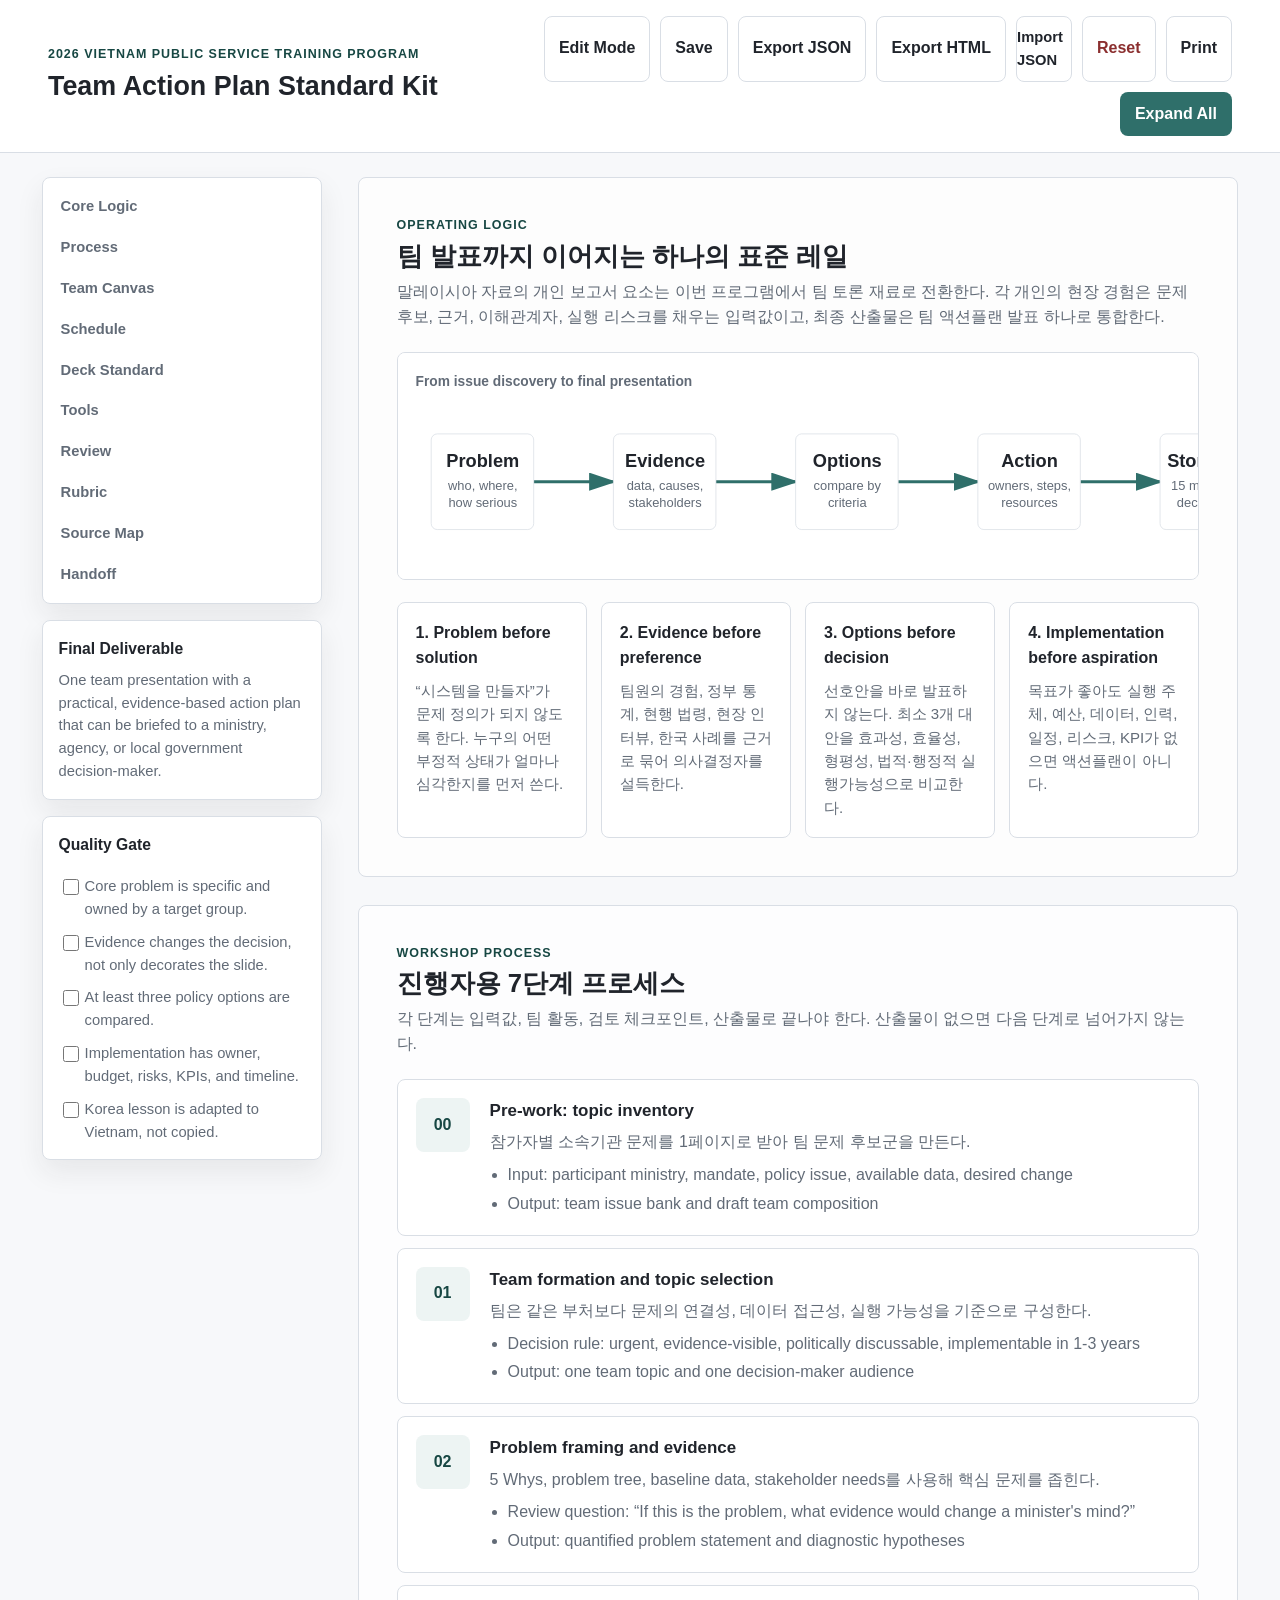
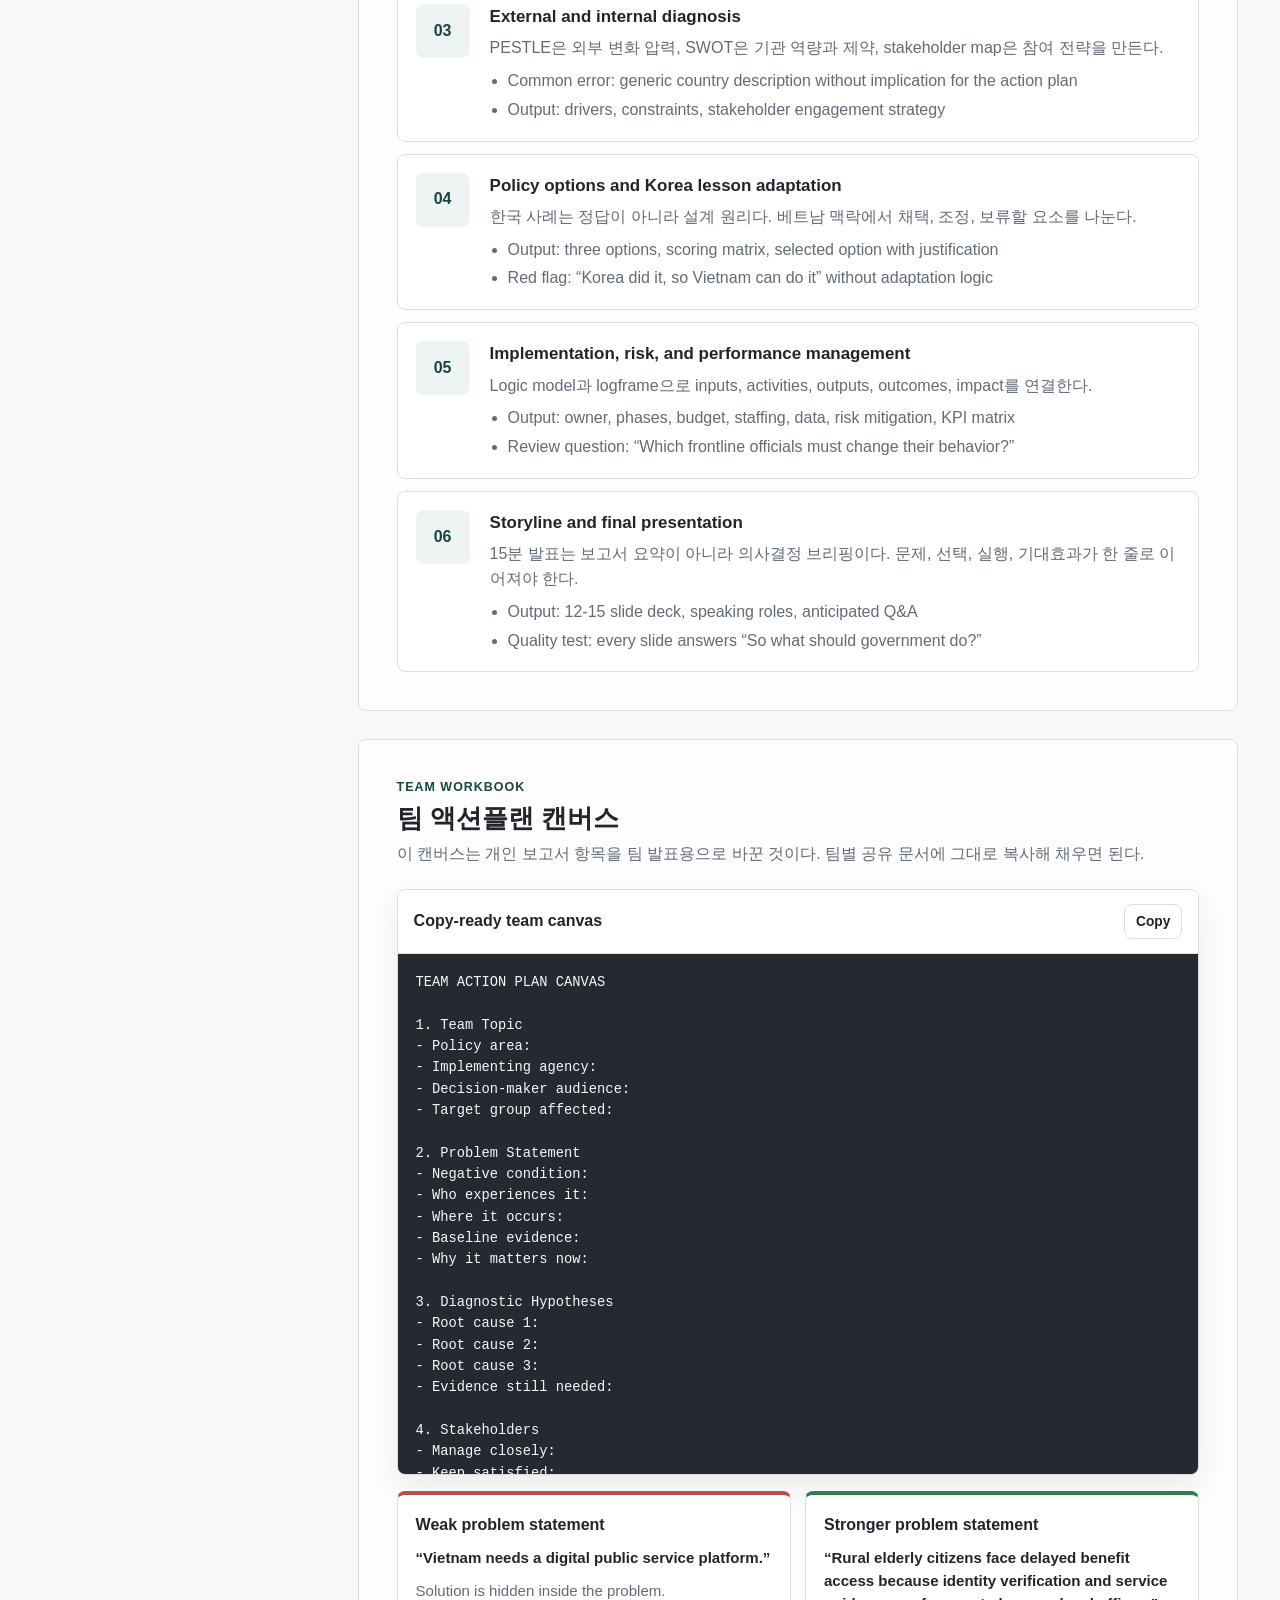
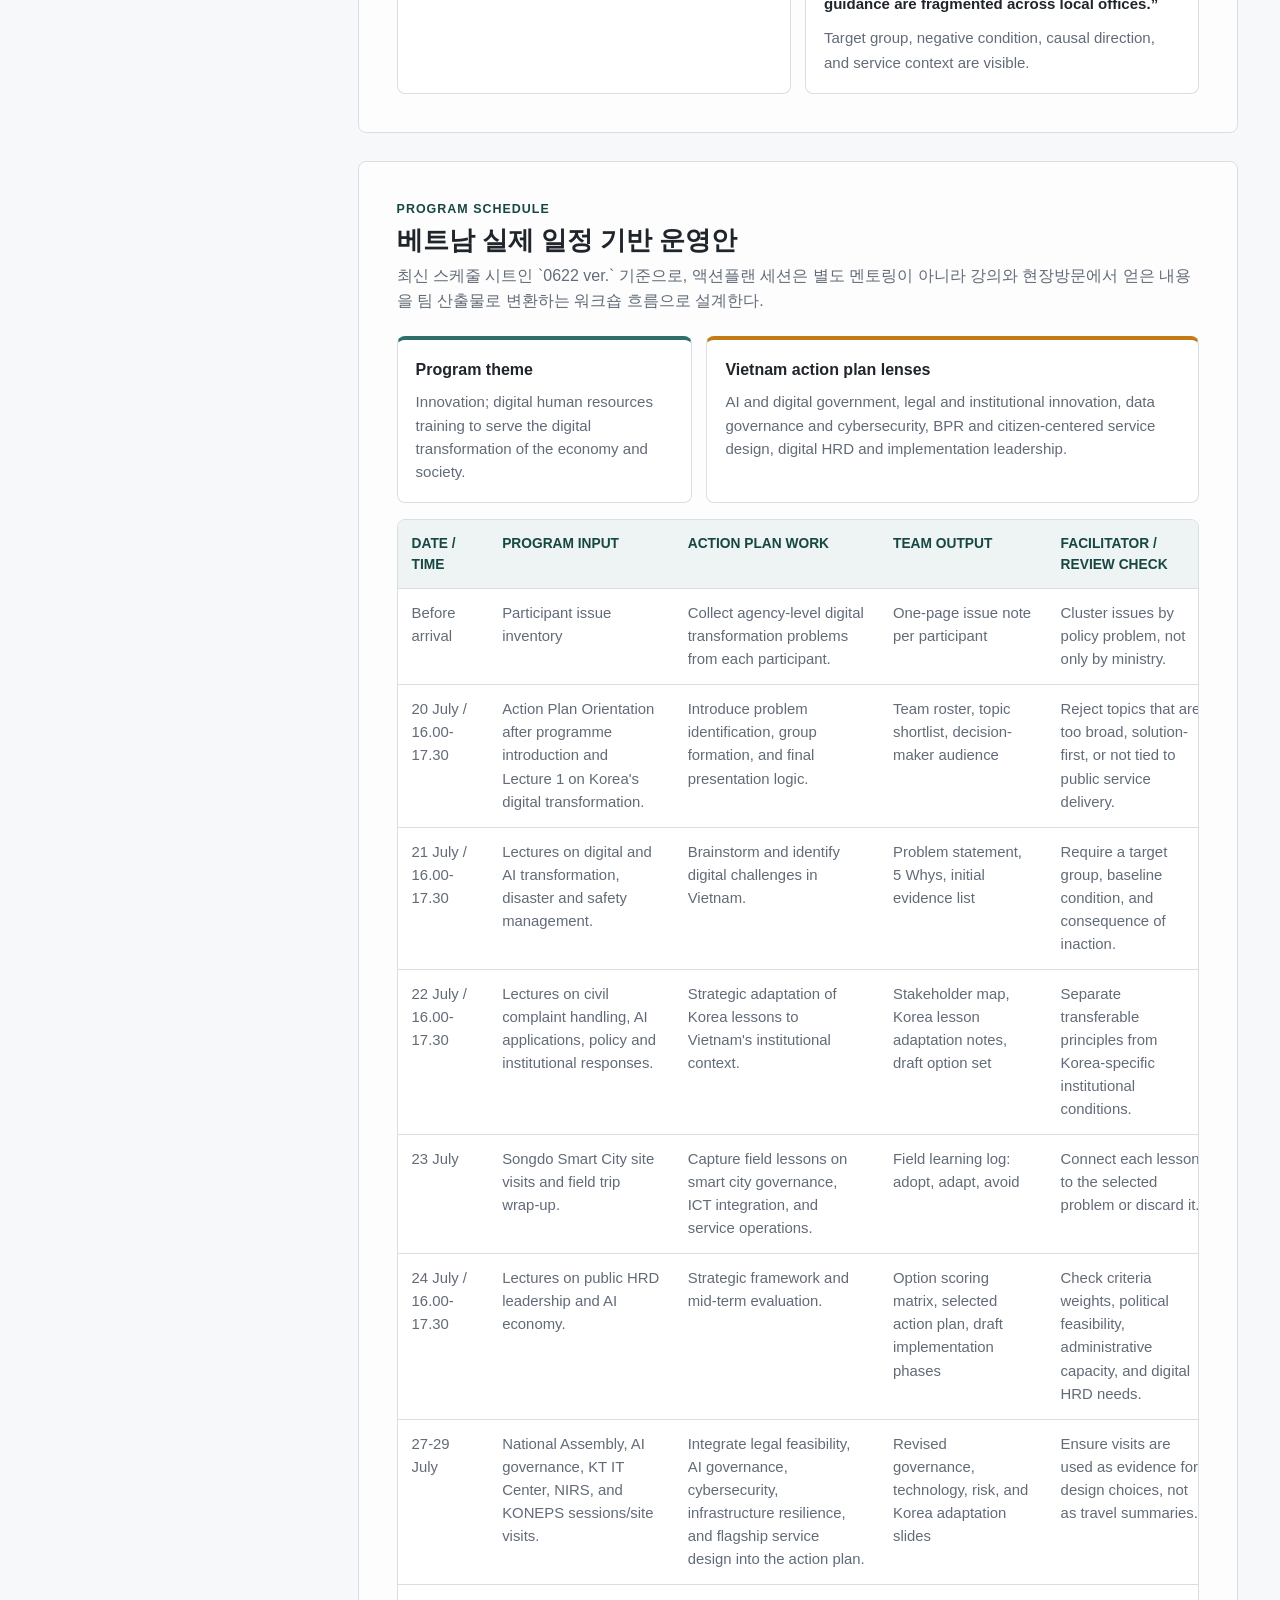
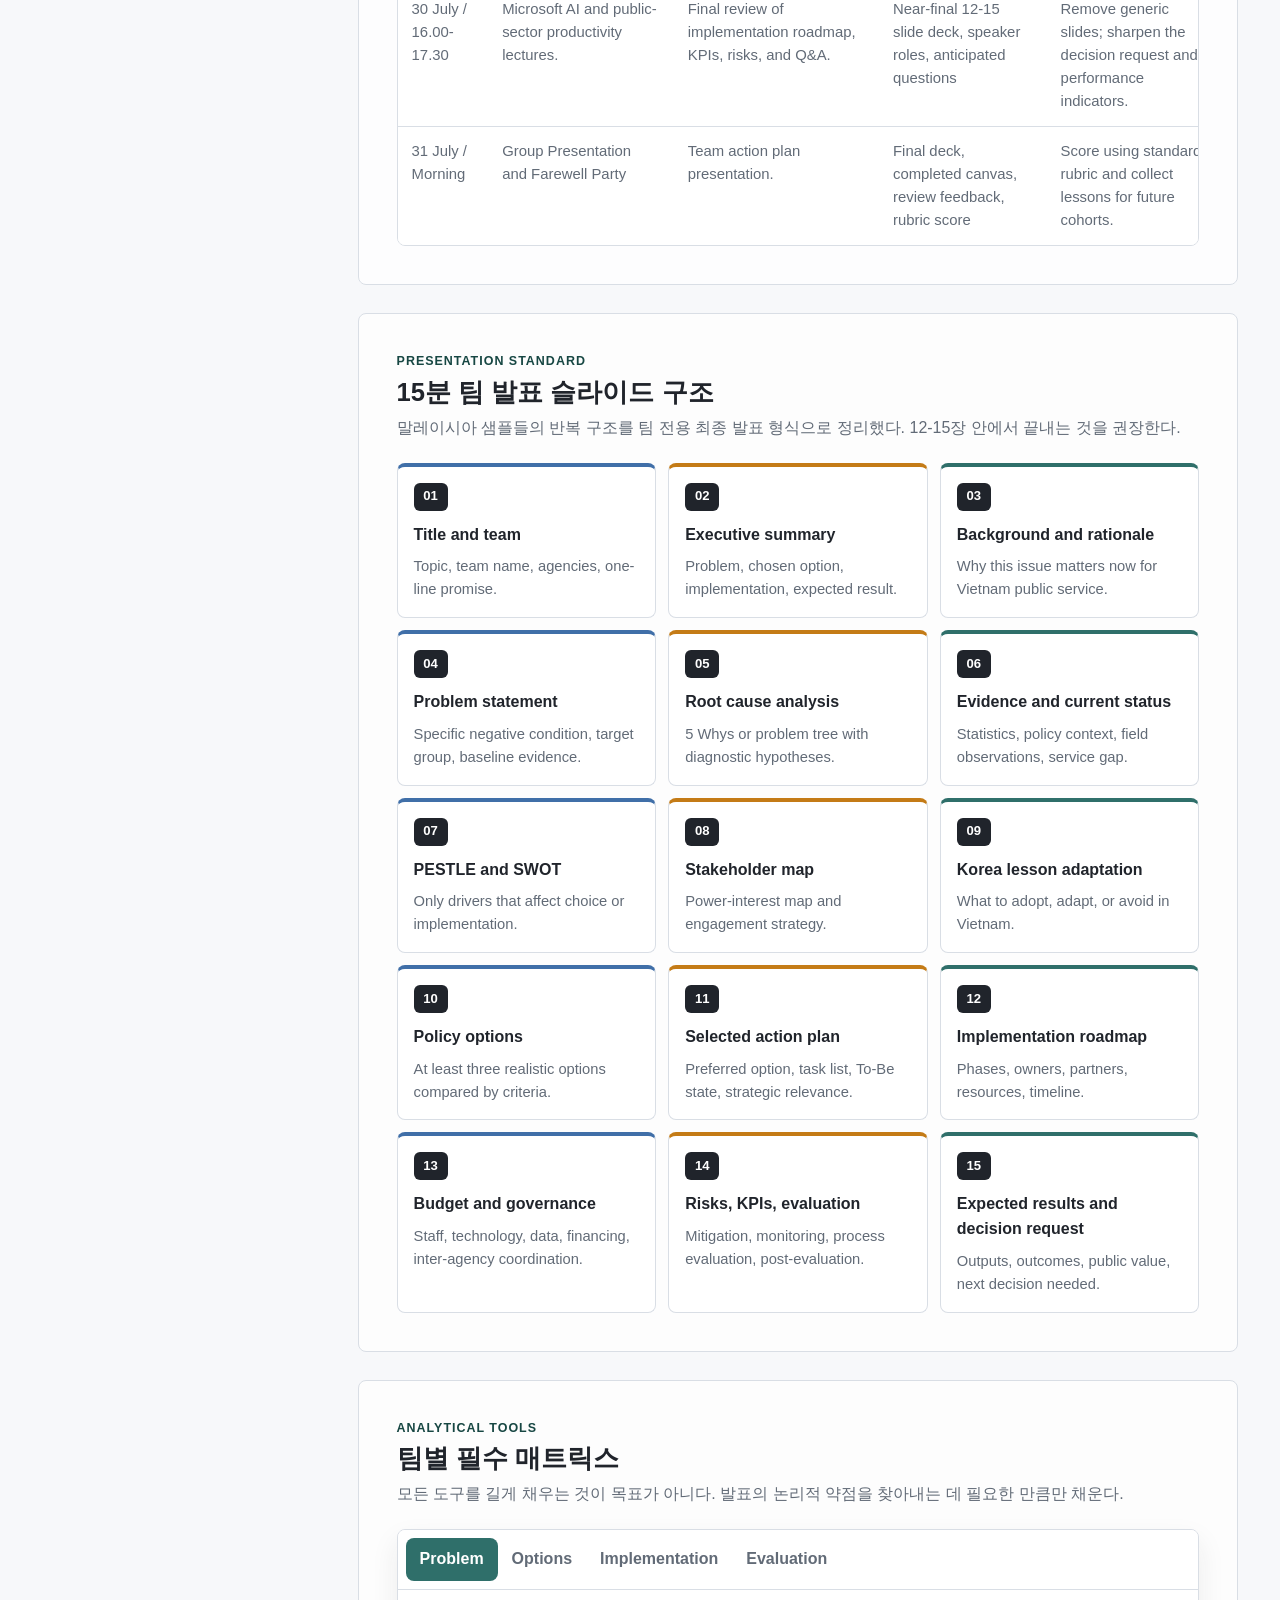
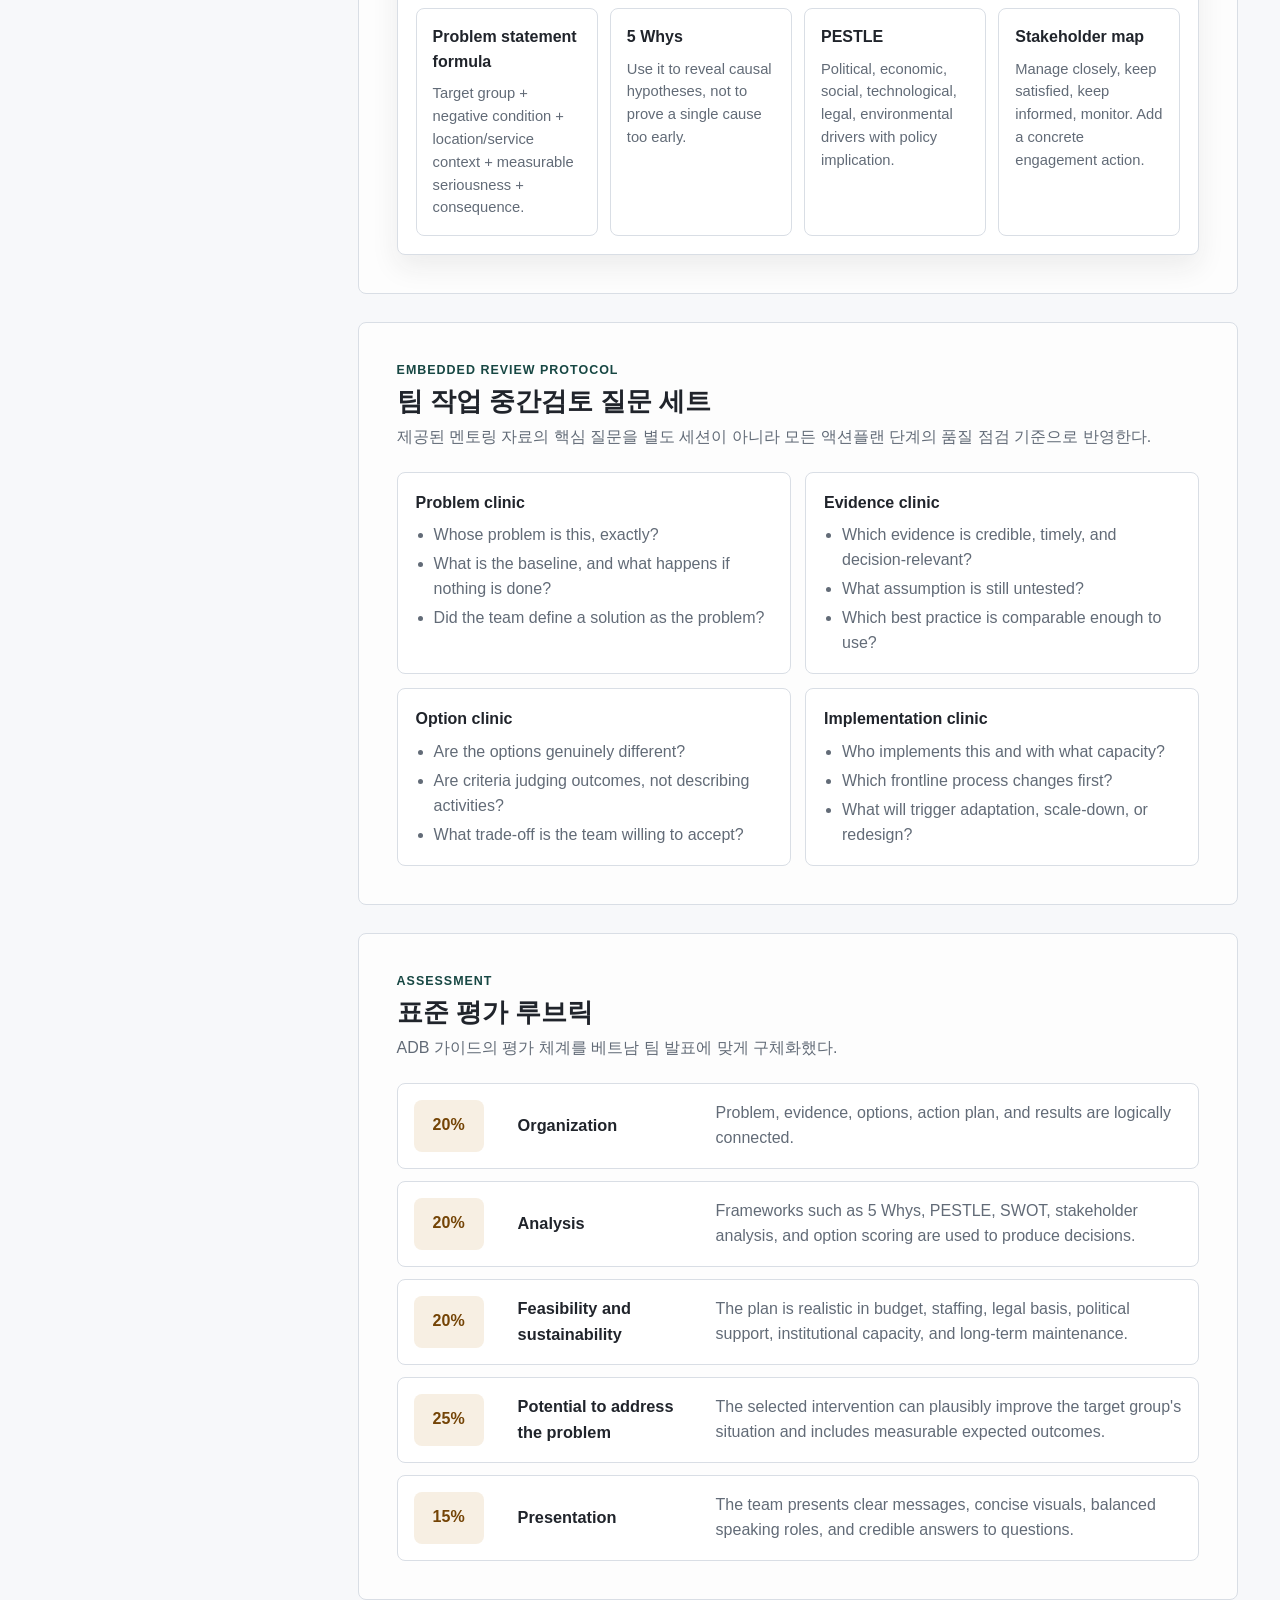
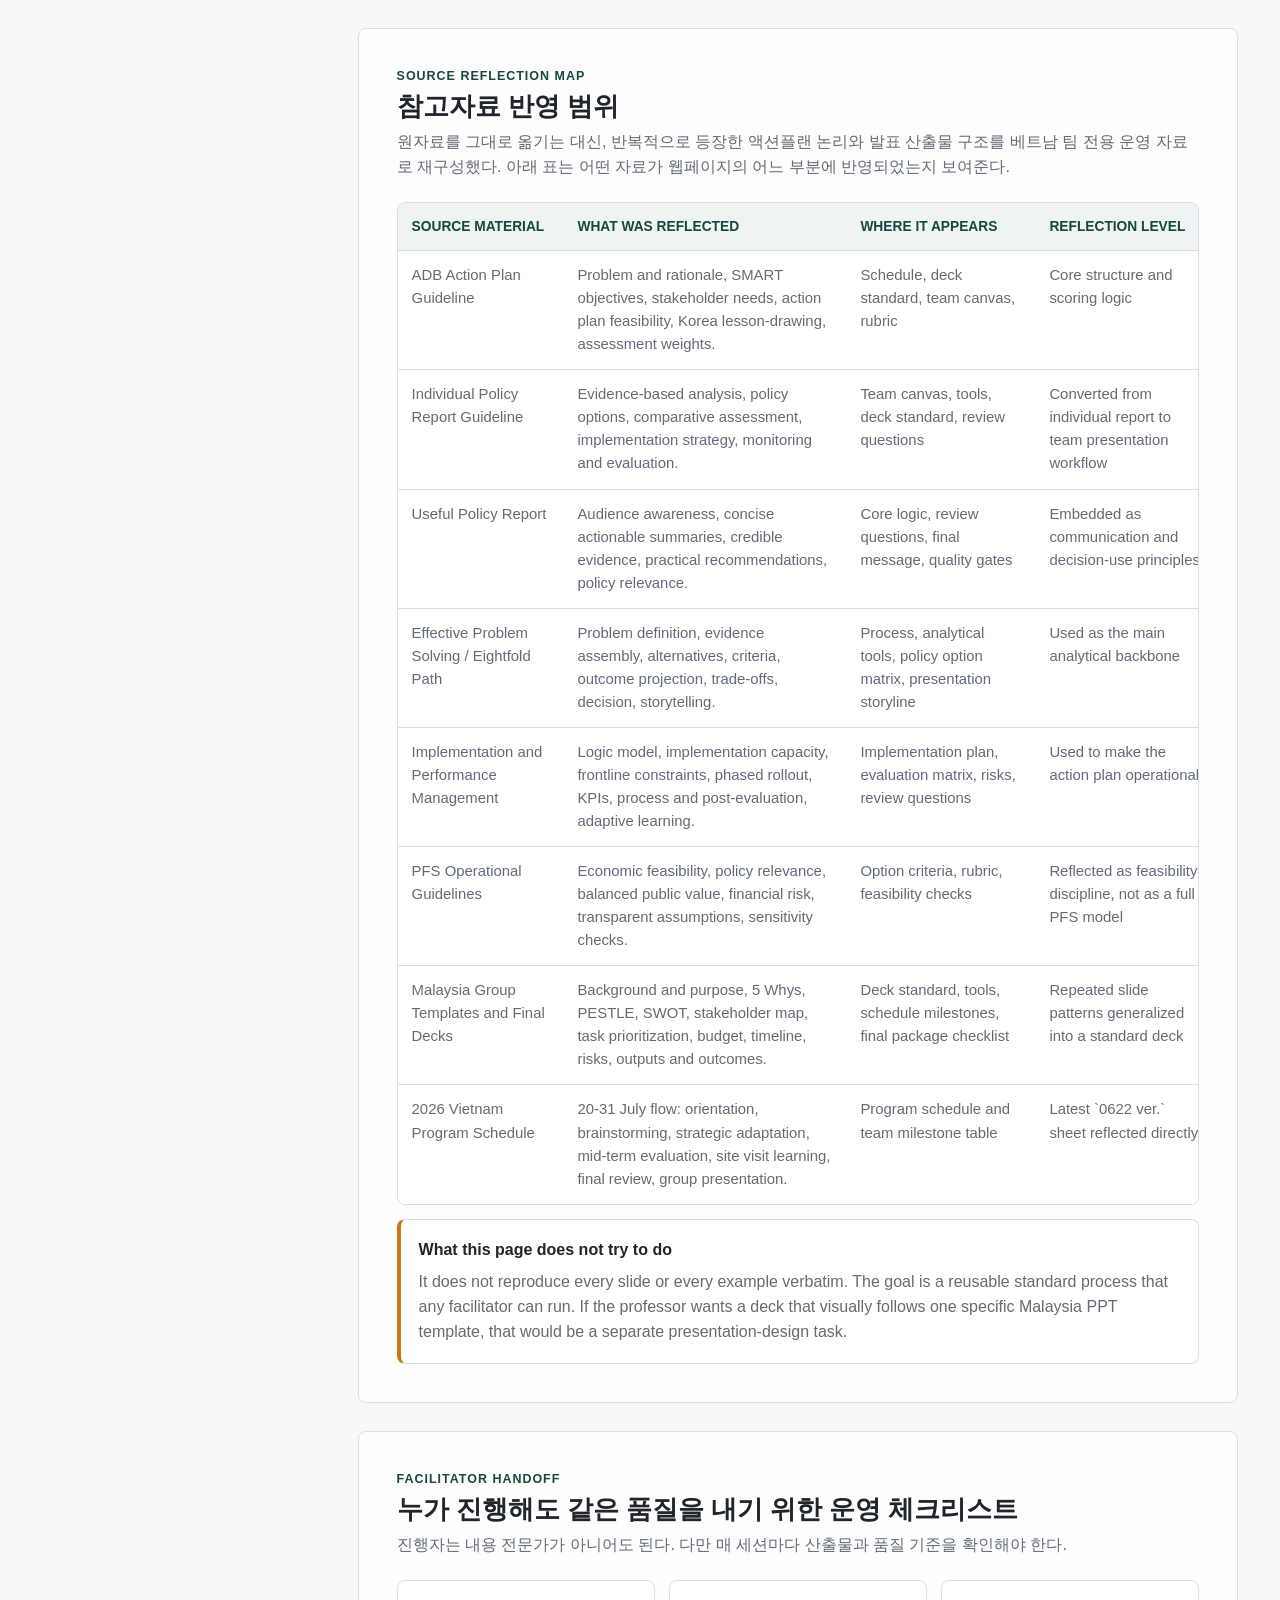
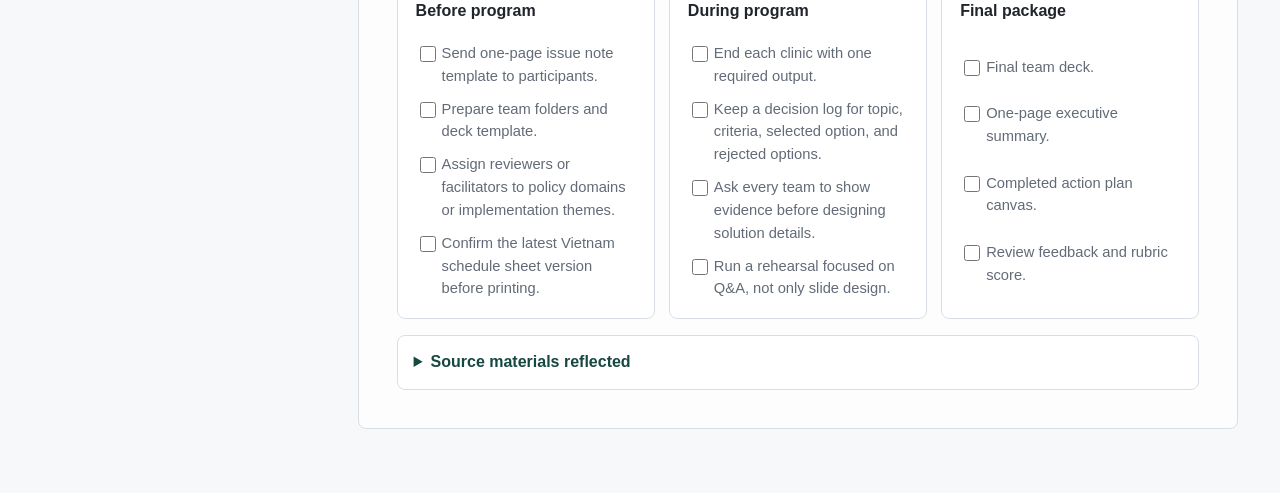
==== index.html @ 3a3c6ea5 "Add files via upload" ====
<!doctype html>
<html lang="ko">
  <head>
    <meta charset="utf-8" />
    <meta name="viewport" content="width=device-width, initial-scale=1" />
    <title>2026 Vietnam Public Service Training Program | Team Action Plan Standard</title>
    <style>
:root {
  color-scheme: light;
  --ink: #20242b;
  --muted: #626b77;
  --line: #d9dee5;
  --panel: #ffffff;
  --paper: #f7f8fa;
  --teal: #2f6f6a;
  --teal-dark: #174743;
  --coral: #be4b4b;
  --amber: #c47b16;
  --green: #2f7d4f;
  --blue: #406fa8;
  --shadow: 0 12px 28px rgba(32, 36, 43, 0.08);
}

* {
  box-sizing: border-box;
}

html {
  scroll-behavior: smooth;
}

body {
  margin: 0;
  background: var(--paper);
  color: var(--ink);
  font-family:
    "Segoe UI",
    "Apple SD Gothic Neo",
    "Malgun Gothic",
    Arial,
    sans-serif;
  line-height: 1.55;
  overflow-x: hidden;
}

button,
input {
  font: inherit;
}

button {
  cursor: pointer;
}

a {
  color: inherit;
}

.topbar {
  position: sticky;
  top: 0;
  z-index: 20;
  display: flex;
  align-items: center;
  justify-content: space-between;
  gap: 24px;
  min-height: 88px;
  padding: 16px clamp(18px, 4vw, 48px);
  background: rgba(255, 255, 255, 0.94);
  border-bottom: 1px solid var(--line);
  backdrop-filter: blur(12px);
}

.topbar h1 {
  margin: 2px 0 0;
  font-size: clamp(1.3rem, 2.1vw, 2rem);
  font-weight: 760;
  letter-spacing: 0;
}

.eyebrow {
  margin: 0;
  color: var(--teal-dark);
  font-size: 0.78rem;
  font-weight: 760;
  letter-spacing: 0.08em;
  text-transform: uppercase;
}

.top-actions {
  display: flex;
  flex-wrap: wrap;
  gap: 10px;
  justify-content: flex-end;
  max-width: 760px;
}

.primary-button,
.ghost-button {
  min-height: 40px;
  border-radius: 8px;
  border: 1px solid transparent;
  padding: 9px 14px;
  font-weight: 700;
}

.primary-button {
  background: var(--teal);
  color: #fff;
}

.ghost-button {
  background: #fff;
  color: var(--ink);
  border-color: var(--line);
}

.ghost-button.is-active {
  background: #edf4f3;
  color: var(--teal-dark);
  border-color: var(--teal);
}

.danger-button {
  color: #8b2f2f;
}

.file-button {
  display: inline-grid;
  place-items: center;
  min-height: 40px;
}

.file-button input {
  position: absolute;
  inline-size: 1px;
  block-size: 1px;
  opacity: 0;
  pointer-events: none;
}

.ghost-button.small {
  min-height: 34px;
  padding: 6px 11px;
  font-size: 0.86rem;
}

.app-shell {
  display: grid;
  grid-template-columns: minmax(230px, 280px) minmax(0, 1fr);
  gap: clamp(18px, 3vw, 36px);
  width: min(1520px, calc(100% - 32px));
  max-width: 1520px;
  margin: 0 auto;
  padding: 24px clamp(8px, 2vw, 32px) 64px;
}

.sidebar {
  position: sticky;
  top: 112px;
  align-self: start;
  display: grid;
  gap: 16px;
}

.nav-list,
.side-card,
.copy-panel,
.tabs,
.source-note {
  background: var(--panel);
  border: 1px solid var(--line);
  border-radius: 8px;
  box-shadow: var(--shadow);
}

.nav-list {
  display: grid;
  padding: 8px;
}

.nav-list a {
  padding: 9px 10px;
  border-radius: 7px;
  color: var(--muted);
  font-size: 0.92rem;
  font-weight: 700;
  text-decoration: none;
}

.nav-list a:hover,
.nav-list a:focus {
  background: #edf4f3;
  color: var(--teal-dark);
  outline: none;
}

.side-card {
  padding: 16px;
}

.side-card h2 {
  margin: 0 0 8px;
  font-size: 0.98rem;
}

.side-card p {
  margin: 0;
  color: var(--muted);
  font-size: 0.92rem;
}

.checklist,
.handoff-card {
  display: grid;
  gap: 10px;
}

label {
  display: grid;
  grid-template-columns: 18px minmax(0, 1fr);
  gap: 8px;
  align-items: start;
  color: var(--muted);
  font-size: 0.92rem;
}

input[type="checkbox"] {
  width: 16px;
  height: 16px;
  margin-top: 4px;
  accent-color: var(--teal);
}

main {
  min-width: 0;
  display: grid;
  gap: 28px;
}

main > *,
.app-shell > *,
.principle-grid > *,
.question-grid > *,
.handoff-grid > *,
.comparison-grid > *,
.tool-grid > *,
.deck-grid > * {
  min-width: 0;
}

.section-band {
  scroll-margin-top: 112px;
  min-width: 0;
  padding: clamp(22px, 4vw, 38px);
  background: rgba(255, 255, 255, 0.72);
  border: 1px solid var(--line);
  border-radius: 8px;
}

.section-heading {
  max-width: 900px;
  margin-bottom: 22px;
}

.section-heading h2 {
  margin: 5px 0 8px;
  font-size: clamp(1.35rem, 2vw, 2rem);
  line-height: 1.22;
  letter-spacing: 0;
}

.section-heading p:not(.eyebrow) {
  margin: 0;
  color: var(--muted);
}

.logic-figure {
  margin: 0 0 22px;
  padding: 18px;
  overflow-x: auto;
  background: #fff;
  border: 1px solid var(--line);
  border-radius: 8px;
}

.logic-figure figcaption {
  margin-bottom: 10px;
  color: var(--muted);
  font-size: 0.86rem;
  font-weight: 700;
}

.logic-figure svg {
  min-width: 820px;
  width: 100%;
  height: auto;
  display: block;
}

.svg-title {
  fill: var(--ink);
  font: 700 24px "Segoe UI", Arial, sans-serif;
}

.svg-note {
  fill: var(--muted);
  font: 17px "Segoe UI", Arial, sans-serif;
}

.principle-grid,
.question-grid,
.handoff-grid {
  display: grid;
  grid-template-columns: repeat(4, minmax(0, 1fr));
  gap: 14px;
}

.principle-card,
.question-grid article,
.handoff-card,
.rubric-list article,
.deck-grid article,
.tool-grid article,
.do-card,
.stage-card {
  background: #fff;
  border: 1px solid var(--line);
  border-radius: 8px;
}

.principle-card,
.question-grid article,
.handoff-card,
.do-card {
  padding: 18px;
}

.principle-card h3,
.question-grid h3,
.handoff-card h3,
.do-card h3 {
  margin: 0 0 8px;
  font-size: 1rem;
}

.principle-card p,
.do-card p,
.do-card span {
  margin: 0;
  color: var(--muted);
  font-size: 0.94rem;
}

.do-card {
  border-top: 4px solid var(--coral);
}

.do-card.strong {
  border-top-color: var(--green);
}

.do-card p {
  margin-bottom: 10px;
  color: var(--ink);
  font-weight: 700;
}

.stage-list {
  display: grid;
  gap: 12px;
}

.schedule-brief {
  display: grid;
  grid-template-columns: minmax(240px, 0.75fr) minmax(0, 1.25fr);
  gap: 14px;
  margin-bottom: 16px;
}

.schedule-brief article {
  padding: 18px;
  background: #fff;
  border: 1px solid var(--line);
  border-radius: 8px;
  border-top: 4px solid var(--teal);
}

.schedule-brief article + article {
  border-top-color: var(--amber);
}

.schedule-brief h3 {
  margin: 0 0 8px;
  font-size: 1rem;
}

.schedule-brief p {
  margin: 0;
  color: var(--muted);
  font-size: 0.94rem;
}

.stage-card {
  display: grid;
  grid-template-columns: 58px minmax(0, 1fr);
  gap: 16px;
  padding: 18px;
}

.stage-index {
  display: grid;
  place-items: center;
  width: 54px;
  height: 54px;
  background: #edf4f3;
  color: var(--teal-dark);
  border-radius: 8px;
  font-size: 1rem;
  font-weight: 800;
}

.stage-card h3 {
  margin: 0 0 6px;
  font-size: 1.06rem;
}

.stage-card p {
  margin: 0 0 8px;
  color: var(--muted);
}

.stage-card ul,
.question-grid ul {
  margin: 0;
  padding-left: 18px;
  color: var(--muted);
}

.stage-card li + li,
.question-grid li + li {
  margin-top: 4px;
}

.copy-panel {
  margin-bottom: 16px;
  overflow: hidden;
}

.copy-panel-header {
  display: flex;
  justify-content: space-between;
  gap: 12px;
  align-items: center;
  padding: 14px 16px;
  border-bottom: 1px solid var(--line);
}

.copy-panel-header h3 {
  margin: 0;
  font-size: 1rem;
}

pre {
  margin: 0;
  max-height: 520px;
  overflow: auto;
  padding: 18px;
  background: #252a31;
  color: #f7f8fa;
  font-size: 0.86rem;
  line-height: 1.55;
}

.comparison-grid {
  display: grid;
  grid-template-columns: repeat(2, minmax(0, 1fr));
  gap: 14px;
}

.table-wrap {
  overflow-x: auto;
  background: #fff;
  border: 1px solid var(--line);
  border-radius: 8px;
}

table {
  width: 100%;
  min-width: 820px;
  border-collapse: collapse;
}

th,
td {
  padding: 13px 14px;
  text-align: left;
  vertical-align: top;
  border-bottom: 1px solid var(--line);
}

th {
  background: #edf4f3;
  color: var(--teal-dark);
  font-size: 0.86rem;
  text-transform: uppercase;
}

td {
  color: var(--muted);
  font-size: 0.93rem;
}

tbody tr:last-child td {
  border-bottom: 0;
}

.compact td {
  height: 58px;
}

.deck-grid {
  display: grid;
  grid-template-columns: repeat(3, minmax(0, 1fr));
  gap: 12px;
}

.deck-grid article {
  min-height: 150px;
  padding: 16px;
  border-top: 4px solid var(--blue);
}

.deck-grid article:nth-child(3n + 2) {
  border-top-color: var(--amber);
}

.deck-grid article:nth-child(3n) {
  border-top-color: var(--teal);
}

.deck-grid span {
  display: inline-grid;
  place-items: center;
  width: 34px;
  height: 28px;
  margin-bottom: 12px;
  color: #fff;
  background: var(--ink);
  border-radius: 6px;
  font-size: 0.82rem;
  font-weight: 800;
}

.deck-grid h3 {
  margin: 0 0 8px;
  font-size: 1rem;
}

.deck-grid p {
  margin: 0;
  color: var(--muted);
  font-size: 0.92rem;
}

.tabs {
  overflow: hidden;
}

.tab-list {
  display: flex;
  gap: 0;
  overflow-x: auto;
  padding: 8px;
  border-bottom: 1px solid var(--line);
  background: #fff;
}

.tab-list button {
  flex: 0 0 auto;
  min-height: 40px;
  padding: 8px 13px;
  border: 1px solid transparent;
  border-radius: 8px;
  background: transparent;
  color: var(--muted);
  font-weight: 760;
}

.tab-list button[aria-selected="true"] {
  background: var(--teal);
  color: #fff;
}

.tab-panel {
  display: none;
  padding: 18px;
}

.tab-panel.is-active {
  display: block;
}

.tool-grid {
  display: grid;
  grid-template-columns: repeat(4, minmax(0, 1fr));
  gap: 12px;
}

.tool-grid article {
  padding: 16px;
}

.tool-grid h3 {
  margin: 0 0 8px;
  font-size: 1rem;
}

.tool-grid p {
  margin: 0;
  color: var(--muted);
  font-size: 0.92rem;
}

.question-grid {
  grid-template-columns: repeat(2, minmax(0, 1fr));
}

.rubric-list {
  display: grid;
  gap: 12px;
}

.rubric-list article {
  display: grid;
  grid-template-columns: 86px minmax(0, 180px) minmax(0, 1fr);
  gap: 18px;
  align-items: center;
  padding: 16px;
}

.rubric-list h3 {
  margin: 0;
  font-size: 1.02rem;
}

.rubric-list p {
  margin: 0;
  color: var(--muted);
}

.score {
  display: grid;
  place-items: center;
  width: 70px;
  height: 52px;
  background: #f7efe3;
  color: #744406;
  border-radius: 8px;
  font-weight: 820;
}

.handoff-grid {
  grid-template-columns: repeat(3, minmax(0, 1fr));
}

.source-note {
  margin-top: 16px;
  padding: 0;
  box-shadow: none;
}

.source-note summary {
  padding: 14px 16px;
  color: var(--teal-dark);
  font-weight: 760;
  cursor: pointer;
}

.source-note p {
  margin: 0;
  padding: 0 16px 16px;
  color: var(--muted);
}

.source-caveat {
  margin-top: 14px;
  padding: 18px;
  background: #fff;
  border: 1px solid var(--line);
  border-left: 4px solid var(--amber);
  border-radius: 8px;
}

.source-caveat h3 {
  margin: 0 0 8px;
  font-size: 1rem;
}

.source-caveat p {
  margin: 0;
  color: var(--muted);
}

body.edit-mode [data-live-edit="true"] {
  outline: 1px dashed rgba(47, 111, 106, 0.42);
  outline-offset: 3px;
  border-radius: 4px;
}

body.edit-mode [data-live-edit="true"]:focus {
  outline: 2px solid var(--teal);
  background: #f7fbfa;
}

body.edit-mode .section-band {
  border-color: rgba(47, 111, 106, 0.45);
}

body.edit-mode .topbar::after {
  content: "Edit mode on - changes save in this browser";
  position: fixed;
  right: 18px;
  top: 96px;
  z-index: 60;
  padding: 8px 11px;
  background: var(--teal-dark);
  color: #fff;
  border-radius: 8px;
  font-size: 0.82rem;
  font-weight: 760;
  box-shadow: var(--shadow);
}

.toast {
  position: fixed;
  right: 18px;
  bottom: 18px;
  z-index: 50;
  max-width: min(360px, calc(100vw - 36px));
  padding: 12px 14px;
  background: var(--ink);
  color: #fff;
  border-radius: 8px;
  box-shadow: var(--shadow);
  opacity: 0;
  transform: translateY(10px);
  transition: opacity 160ms ease, transform 160ms ease;
  pointer-events: none;
}

.toast.is-visible {
  opacity: 1;
  transform: translateY(0);
}

@media (max-width: 1100px) {
  .app-shell {
    grid-template-columns: 1fr;
  }

  .sidebar {
    position: static;
    order: -1;
  }

  .nav-list {
    grid-template-columns: repeat(3, minmax(0, 1fr));
  }

  .principle-grid,
  .tool-grid {
    grid-template-columns: repeat(2, minmax(0, 1fr));
  }

  .deck-grid {
    grid-template-columns: repeat(2, minmax(0, 1fr));
  }
}

@media (max-width: 760px) {
  .topbar {
    position: static;
    align-items: flex-start;
    flex-direction: column;
  }

  .top-actions {
    width: 100%;
    justify-content: stretch;
  }

  .top-actions button {
    flex: 1 1 140px;
  }

  .app-shell {
    width: min(100%, calc(100% - 16px));
    padding-inline: 8px;
  }

  .section-band {
    padding: 18px;
  }

  .nav-list {
    grid-template-columns: repeat(2, minmax(0, 1fr));
  }

  .principle-grid,
  .question-grid,
  .handoff-grid,
  .comparison-grid,
  .schedule-brief,
  .tool-grid,
  .deck-grid {
    grid-template-columns: 1fr;
  }

  .stage-card {
    grid-template-columns: 1fr;
  }

  .rubric-list article {
    grid-template-columns: 1fr;
  }
}

@media print {
  body {
    background: #fff;
  }

  .topbar,
  .sidebar,
  .toast,
  .tab-list,
  .copy-panel-header button {
    display: none !important;
  }

  .app-shell {
    display: block;
    max-width: none;
    padding: 0;
  }

  .section-band,
  .nav-list,
  .side-card,
  .copy-panel,
  .tabs,
  .source-note {
    box-shadow: none;
  }

  .section-band {
    break-inside: avoid;
    border: 0;
    padding: 20px 0;
  }

  .tab-panel {
    display: block !important;
    padding: 0 0 14px;
  }

  a {
    text-decoration: none;
  }
}

    </style>
  </head>
  <body>
    <header class="topbar">
      <div>
        <p class="eyebrow">2026 Vietnam Public Service Training Program</p>
        <h1>Team Action Plan Standard Kit</h1>
      </div>
      <div class="top-actions">
        <button class="ghost-button" type="button" data-edit-toggle>Edit Mode</button>
        <button class="ghost-button" type="button" data-save-edits>Save</button>
        <button class="ghost-button" type="button" data-export-edits>Export JSON</button>
        <button class="ghost-button" type="button" data-export-html>Export HTML</button>
        <label class="ghost-button file-button">
          Import JSON
          <input type="file" accept="application/json" data-import-edits />
        </label>
        <button class="ghost-button danger-button" type="button" data-reset-edits>Reset</button>
        <button class="ghost-button" type="button" data-print>Print</button>
        <button class="primary-button" type="button" data-expand>Expand All</button>
      </div>
    </header>

    <div class="app-shell">
      <aside class="sidebar" aria-label="Page navigation">
        <nav class="nav-list">
          <a href="#logic">Core Logic</a>
          <a href="#process">Process</a>
          <a href="#canvas">Team Canvas</a>
          <a href="#schedule">Schedule</a>
          <a href="#deck">Deck Standard</a>
          <a href="#tools">Tools</a>
          <a href="#review">Review</a>
          <a href="#rubric">Rubric</a>
          <a href="#source-map">Source Map</a>
          <a href="#handoff">Handoff</a>
        </nav>
        <section class="side-card" aria-labelledby="deliverable-title">
          <h2 id="deliverable-title">Final Deliverable</h2>
          <p>One team presentation with a practical, evidence-based action plan that can be briefed to a ministry, agency, or local government decision-maker.</p>
        </section>
        <section class="side-card checklist" aria-labelledby="quick-check-title">
          <h2 id="quick-check-title">Quality Gate</h2>
          <label><input type="checkbox" /> Core problem is specific and owned by a target group.</label>
          <label><input type="checkbox" /> Evidence changes the decision, not only decorates the slide.</label>
          <label><input type="checkbox" /> At least three policy options are compared.</label>
          <label><input type="checkbox" /> Implementation has owner, budget, risks, KPIs, and timeline.</label>
          <label><input type="checkbox" /> Korea lesson is adapted to Vietnam, not copied.</label>
        </section>
      </aside>

      <main>
        <section id="logic" class="section-band">
          <div class="section-heading">
            <p class="eyebrow">Operating Logic</p>
            <h2>팀 발표까지 이어지는 하나의 표준 레일</h2>
            <p>
              말레이시아 자료의 개인 보고서 요소는 이번 프로그램에서 팀 토론 재료로 전환한다. 각 개인의 현장 경험은
              문제 후보, 근거, 이해관계자, 실행 리스크를 채우는 입력값이고, 최종 산출물은 팀 액션플랜 발표 하나로 통합한다.
            </p>
          </div>

          <figure class="logic-figure" aria-labelledby="logic-caption">
            <figcaption id="logic-caption">From issue discovery to final presentation</figcaption>
            <svg viewBox="0 0 1080 210" role="img" aria-label="Action plan logic flow">
              <defs>
                <marker id="arrow" markerWidth="10" markerHeight="10" refX="8" refY="3" orient="auto" markerUnits="strokeWidth">
                  <path d="M0,0 L0,6 L9,3 z" fill="#2f6f6a"></path>
                </marker>
              </defs>
              <g fill="none" stroke="#2f6f6a" stroke-width="4" marker-end="url(#arrow)">
                <path d="M155 105 H260"></path>
                <path d="M395 105 H500"></path>
                <path d="M635 105 H740"></path>
                <path d="M875 105 H980"></path>
              </g>
              <g>
                <rect x="20" y="42" width="135" height="126" rx="8" fill="#fff" stroke="#d9dee5"></rect>
                <text x="88" y="85" text-anchor="middle" class="svg-title">Problem</text>
                <text x="88" y="116" text-anchor="middle" class="svg-note">who, where,</text>
                <text x="88" y="138" text-anchor="middle" class="svg-note">how serious</text>
              </g>
              <g>
                <rect x="260" y="42" width="135" height="126" rx="8" fill="#fff" stroke="#d9dee5"></rect>
                <text x="328" y="85" text-anchor="middle" class="svg-title">Evidence</text>
                <text x="328" y="116" text-anchor="middle" class="svg-note">data, causes,</text>
                <text x="328" y="138" text-anchor="middle" class="svg-note">stakeholders</text>
              </g>
              <g>
                <rect x="500" y="42" width="135" height="126" rx="8" fill="#fff" stroke="#d9dee5"></rect>
                <text x="568" y="85" text-anchor="middle" class="svg-title">Options</text>
                <text x="568" y="116" text-anchor="middle" class="svg-note">compare by</text>
                <text x="568" y="138" text-anchor="middle" class="svg-note">criteria</text>
              </g>
              <g>
                <rect x="740" y="42" width="135" height="126" rx="8" fill="#fff" stroke="#d9dee5"></rect>
                <text x="808" y="85" text-anchor="middle" class="svg-title">Action</text>
                <text x="808" y="116" text-anchor="middle" class="svg-note">owners, steps,</text>
                <text x="808" y="138" text-anchor="middle" class="svg-note">resources</text>
              </g>
              <g>
                <rect x="980" y="42" width="80" height="126" rx="8" fill="#fff" stroke="#d9dee5"></rect>
                <text x="1020" y="85" text-anchor="middle" class="svg-title">Story</text>
                <text x="1020" y="116" text-anchor="middle" class="svg-note">15 min</text>
                <text x="1020" y="138" text-anchor="middle" class="svg-note">deck</text>
              </g>
            </svg>
          </figure>

          <div class="principle-grid">
            <article class="principle-card">
              <h3>1. Problem before solution</h3>
              <p>“시스템을 만들자”가 문제 정의가 되지 않도록 한다. 누구의 어떤 부정적 상태가 얼마나 심각한지를 먼저 쓴다.</p>
            </article>
            <article class="principle-card">
              <h3>2. Evidence before preference</h3>
              <p>팀원의 경험, 정부 통계, 현행 법령, 현장 인터뷰, 한국 사례를 근거로 묶어 의사결정자를 설득한다.</p>
            </article>
            <article class="principle-card">
              <h3>3. Options before decision</h3>
              <p>선호안을 바로 발표하지 않는다. 최소 3개 대안을 효과성, 효율성, 형평성, 법적·행정적 실행가능성으로 비교한다.</p>
            </article>
            <article class="principle-card">
              <h3>4. Implementation before aspiration</h3>
              <p>목표가 좋아도 실행 주체, 예산, 데이터, 인력, 일정, 리스크, KPI가 없으면 액션플랜이 아니다.</p>
            </article>
          </div>
        </section>

        <section id="process" class="section-band">
          <div class="section-heading">
            <p class="eyebrow">Workshop Process</p>
            <h2>진행자용 7단계 프로세스</h2>
            <p>각 단계는 입력값, 팀 활동, 검토 체크포인트, 산출물로 끝나야 한다. 산출물이 없으면 다음 단계로 넘어가지 않는다.</p>
          </div>

          <div class="stage-list">
            <article class="stage-card">
              <div class="stage-index">00</div>
              <div>
                <h3>Pre-work: topic inventory</h3>
                <p>참가자별 소속기관 문제를 1페이지로 받아 팀 문제 후보군을 만든다.</p>
                <ul>
                  <li>Input: participant ministry, mandate, policy issue, available data, desired change</li>
                  <li>Output: team issue bank and draft team composition</li>
                </ul>
              </div>
            </article>
            <article class="stage-card">
              <div class="stage-index">01</div>
              <div>
                <h3>Team formation and topic selection</h3>
                <p>팀은 같은 부처보다 문제의 연결성, 데이터 접근성, 실행 가능성을 기준으로 구성한다.</p>
                <ul>
                  <li>Decision rule: urgent, evidence-visible, politically discussable, implementable in 1-3 years</li>
                  <li>Output: one team topic and one decision-maker audience</li>
                </ul>
              </div>
            </article>
            <article class="stage-card">
              <div class="stage-index">02</div>
              <div>
                <h3>Problem framing and evidence</h3>
                <p>5 Whys, problem tree, baseline data, stakeholder needs를 사용해 핵심 문제를 좁힌다.</p>
                <ul>
                  <li>Review question: “If this is the problem, what evidence would change a minister's mind?”</li>
                  <li>Output: quantified problem statement and diagnostic hypotheses</li>
                </ul>
              </div>
            </article>
            <article class="stage-card">
              <div class="stage-index">03</div>
              <div>
                <h3>External and internal diagnosis</h3>
                <p>PESTLE은 외부 변화 압력, SWOT은 기관 역량과 제약, stakeholder map은 참여 전략을 만든다.</p>
                <ul>
                  <li>Common error: generic country description without implication for the action plan</li>
                  <li>Output: drivers, constraints, stakeholder engagement strategy</li>
                </ul>
              </div>
            </article>
            <article class="stage-card">
              <div class="stage-index">04</div>
              <div>
                <h3>Policy options and Korea lesson adaptation</h3>
                <p>한국 사례는 정답이 아니라 설계 원리다. 베트남 맥락에서 채택, 조정, 보류할 요소를 나눈다.</p>
                <ul>
                  <li>Output: three options, scoring matrix, selected option with justification</li>
                  <li>Red flag: “Korea did it, so Vietnam can do it” without adaptation logic</li>
                </ul>
              </div>
            </article>
            <article class="stage-card">
              <div class="stage-index">05</div>
              <div>
                <h3>Implementation, risk, and performance management</h3>
                <p>Logic model과 logframe으로 inputs, activities, outputs, outcomes, impact를 연결한다.</p>
                <ul>
                  <li>Output: owner, phases, budget, staffing, data, risk mitigation, KPI matrix</li>
                  <li>Review question: “Which frontline officials must change their behavior?”</li>
                </ul>
              </div>
            </article>
            <article class="stage-card">
              <div class="stage-index">06</div>
              <div>
                <h3>Storyline and final presentation</h3>
                <p>15분 발표는 보고서 요약이 아니라 의사결정 브리핑이다. 문제, 선택, 실행, 기대효과가 한 줄로 이어져야 한다.</p>
                <ul>
                  <li>Output: 12-15 slide deck, speaking roles, anticipated Q&A</li>
                  <li>Quality test: every slide answers “So what should government do?”</li>
                </ul>
              </div>
            </article>
          </div>
        </section>

        <section id="canvas" class="section-band">
          <div class="section-heading">
            <p class="eyebrow">Team Workbook</p>
            <h2>팀 액션플랜 캔버스</h2>
            <p>이 캔버스는 개인 보고서 항목을 팀 발표용으로 바꾼 것이다. 팀별 공유 문서에 그대로 복사해 채우면 된다.</p>
          </div>

          <div class="copy-panel">
            <div class="copy-panel-header">
              <h3>Copy-ready team canvas</h3>
              <button type="button" class="ghost-button small" data-copy="#team-canvas">Copy</button>
            </div>
            <pre id="team-canvas"><code>TEAM ACTION PLAN CANVAS

1. Team Topic
- Policy area:
- Implementing agency:
- Decision-maker audience:
- Target group affected:

2. Problem Statement
- Negative condition:
- Who experiences it:
- Where it occurs:
- Baseline evidence:
- Why it matters now:

3. Diagnostic Hypotheses
- Root cause 1:
- Root cause 2:
- Root cause 3:
- Evidence still needed:

4. Stakeholders
- Manage closely:
- Keep satisfied:
- Keep informed:
- Monitor:

5. Policy Options
- Option A:
- Option B:
- Option C:
- Criteria and weights:
- Preferred option:
- Why not the other options:

6. Korea Lesson Adaptation
- Korean practice observed:
- Transferable principle:
- Vietnam adaptation:
- Risks if copied directly:

7. Implementation Plan
- Phase 1 / quick wins:
- Phase 2 / pilot:
- Phase 3 / scale-up:
- Lead agency and partners:
- Required budget, staff, data, technology:

8. Monitoring and Evaluation
- Outputs:
- Outcomes:
- Impact contribution:
- KPIs:
- Verification sources:
- Learning and policy adjustment mechanism:

9. Risks and Mitigation
- Political/legal risk:
- Administrative capacity risk:
- Data/technology risk:
- Adoption/equity risk:
- Budget/sustainability risk:

10. Final Message
- One-sentence action plan:
- What decision is requested from leadership:
- Expected public value:</code></pre>
          </div>

          <div class="comparison-grid">
            <article class="do-card">
              <h3>Weak problem statement</h3>
              <p>“Vietnam needs a digital public service platform.”</p>
              <span>Solution is hidden inside the problem.</span>
            </article>
            <article class="do-card strong">
              <h3>Stronger problem statement</h3>
              <p>“Rural elderly citizens face delayed benefit access because identity verification and service guidance are fragmented across local offices.”</p>
              <span>Target group, negative condition, causal direction, and service context are visible.</span>
            </article>
          </div>
        </section>

        <section id="schedule" class="section-band">
          <div class="section-heading">
            <p class="eyebrow">Program Schedule</p>
            <h2>베트남 실제 일정 기반 운영안</h2>
            <p>
              최신 스케줄 시트인 `0622 ver.` 기준으로, 액션플랜 세션은 별도 멘토링이 아니라 강의와 현장방문에서 얻은 내용을
              팀 산출물로 변환하는 워크숍 흐름으로 설계한다.
            </p>
          </div>

          <div class="schedule-brief">
            <article>
              <h3>Program theme</h3>
              <p>Innovation; digital human resources training to serve the digital transformation of the economy and society.</p>
            </article>
            <article>
              <h3>Vietnam action plan lenses</h3>
              <p>AI and digital government, legal and institutional innovation, data governance and cybersecurity, BPR and citizen-centered service design, digital HRD and implementation leadership.</p>
            </article>
          </div>

          <div class="table-wrap">
            <table>
              <thead>
                <tr>
                  <th>Date / Time</th>
                  <th>Program Input</th>
                  <th>Action Plan Work</th>
                  <th>Team Output</th>
                  <th>Facilitator / Review Check</th>
                </tr>
              </thead>
              <tbody>
                <tr>
                  <td>Before arrival</td>
                  <td>Participant issue inventory</td>
                  <td>Collect agency-level digital transformation problems from each participant.</td>
                  <td>One-page issue note per participant</td>
                  <td>Cluster issues by policy problem, not only by ministry.</td>
                </tr>
                <tr>
                  <td>20 July / 16.00-17.30</td>
                  <td>Action Plan Orientation after programme introduction and Lecture 1 on Korea's digital transformation.</td>
                  <td>Introduce problem identification, group formation, and final presentation logic.</td>
                  <td>Team roster, topic shortlist, decision-maker audience</td>
                  <td>Reject topics that are too broad, solution-first, or not tied to public service delivery.</td>
                </tr>
                <tr>
                  <td>21 July / 16.00-17.30</td>
                  <td>Lectures on digital and AI transformation, disaster and safety management.</td>
                  <td>Brainstorm and identify digital challenges in Vietnam.</td>
                  <td>Problem statement, 5 Whys, initial evidence list</td>
                  <td>Require a target group, baseline condition, and consequence of inaction.</td>
                </tr>
                <tr>
                  <td>22 July / 16.00-17.30</td>
                  <td>Lectures on civil complaint handling, AI applications, policy and institutional responses.</td>
                  <td>Strategic adaptation of Korea lessons to Vietnam's institutional context.</td>
                  <td>Stakeholder map, Korea lesson adaptation notes, draft option set</td>
                  <td>Separate transferable principles from Korea-specific institutional conditions.</td>
                </tr>
                <tr>
                  <td>23 July</td>
                  <td>Songdo Smart City site visits and field trip wrap-up.</td>
                  <td>Capture field lessons on smart city governance, ICT integration, and service operations.</td>
                  <td>Field learning log: adopt, adapt, avoid</td>
                  <td>Connect each lesson to the selected problem or discard it.</td>
                </tr>
                <tr>
                  <td>24 July / 16.00-17.30</td>
                  <td>Lectures on public HRD leadership and AI economy.</td>
                  <td>Strategic framework and mid-term evaluation.</td>
                  <td>Option scoring matrix, selected action plan, draft implementation phases</td>
                  <td>Check criteria weights, political feasibility, administrative capacity, and digital HRD needs.</td>
                </tr>
                <tr>
                  <td>27-29 July</td>
                  <td>National Assembly, AI governance, KT IT Center, NIRS, and KONEPS sessions/site visits.</td>
                  <td>Integrate legal feasibility, AI governance, cybersecurity, infrastructure resilience, and flagship service design into the action plan.</td>
                  <td>Revised governance, technology, risk, and Korea adaptation slides</td>
                  <td>Ensure visits are used as evidence for design choices, not as travel summaries.</td>
                </tr>
                <tr>
                  <td>30 July / 16.00-17.30</td>
                  <td>Microsoft AI and public-sector productivity lectures.</td>
                  <td>Final review of implementation roadmap, KPIs, risks, and Q&A.</td>
                  <td>Near-final 12-15 slide deck, speaker roles, anticipated questions</td>
                  <td>Remove generic slides; sharpen the decision request and performance indicators.</td>
                </tr>
                <tr>
                  <td>31 July / Morning</td>
                  <td>Group Presentation and Farewell Party</td>
                  <td>Team action plan presentation.</td>
                  <td>Final deck, completed canvas, review feedback, rubric score</td>
                  <td>Score using standard rubric and collect lessons for future cohorts.</td>
                </tr>
              </tbody>
            </table>
          </div>
        </section>

        <section id="deck" class="section-band">
          <div class="section-heading">
            <p class="eyebrow">Presentation Standard</p>
            <h2>15분 팀 발표 슬라이드 구조</h2>
            <p>말레이시아 샘플들의 반복 구조를 팀 전용 최종 발표 형식으로 정리했다. 12-15장 안에서 끝내는 것을 권장한다.</p>
          </div>

          <div class="deck-grid">
            <article><span>01</span><h3>Title and team</h3><p>Topic, team name, agencies, one-line promise.</p></article>
            <article><span>02</span><h3>Executive summary</h3><p>Problem, chosen option, implementation, expected result.</p></article>
            <article><span>03</span><h3>Background and rationale</h3><p>Why this issue matters now for Vietnam public service.</p></article>
            <article><span>04</span><h3>Problem statement</h3><p>Specific negative condition, target group, baseline evidence.</p></article>
            <article><span>05</span><h3>Root cause analysis</h3><p>5 Whys or problem tree with diagnostic hypotheses.</p></article>
            <article><span>06</span><h3>Evidence and current status</h3><p>Statistics, policy context, field observations, service gap.</p></article>
            <article><span>07</span><h3>PESTLE and SWOT</h3><p>Only drivers that affect choice or implementation.</p></article>
            <article><span>08</span><h3>Stakeholder map</h3><p>Power-interest map and engagement strategy.</p></article>
            <article><span>09</span><h3>Korea lesson adaptation</h3><p>What to adopt, adapt, or avoid in Vietnam.</p></article>
            <article><span>10</span><h3>Policy options</h3><p>At least three realistic options compared by criteria.</p></article>
            <article><span>11</span><h3>Selected action plan</h3><p>Preferred option, task list, To-Be state, strategic relevance.</p></article>
            <article><span>12</span><h3>Implementation roadmap</h3><p>Phases, owners, partners, resources, timeline.</p></article>
            <article><span>13</span><h3>Budget and governance</h3><p>Staff, technology, data, financing, inter-agency coordination.</p></article>
            <article><span>14</span><h3>Risks, KPIs, evaluation</h3><p>Mitigation, monitoring, process evaluation, post-evaluation.</p></article>
            <article><span>15</span><h3>Expected results and decision request</h3><p>Outputs, outcomes, public value, next decision needed.</p></article>
          </div>
        </section>

        <section id="tools" class="section-band">
          <div class="section-heading">
            <p class="eyebrow">Analytical Tools</p>
            <h2>팀별 필수 매트릭스</h2>
            <p>모든 도구를 길게 채우는 것이 목표가 아니다. 발표의 논리적 약점을 찾아내는 데 필요한 만큼만 채운다.</p>
          </div>

          <div class="tabs" data-tabs>
            <div class="tab-list" role="tablist" aria-label="Analytical tools">
              <button type="button" role="tab" aria-selected="true" data-tab="problem">Problem</button>
              <button type="button" role="tab" aria-selected="false" data-tab="options">Options</button>
              <button type="button" role="tab" aria-selected="false" data-tab="implementation">Implementation</button>
              <button type="button" role="tab" aria-selected="false" data-tab="evaluation">Evaluation</button>
            </div>

            <div class="tab-panel is-active" role="tabpanel" data-panel="problem">
              <div class="tool-grid">
                <article>
                  <h3>Problem statement formula</h3>
                  <p>Target group + negative condition + location/service context + measurable seriousness + consequence.</p>
                </article>
                <article>
                  <h3>5 Whys</h3>
                  <p>Use it to reveal causal hypotheses, not to prove a single cause too early.</p>
                </article>
                <article>
                  <h3>PESTLE</h3>
                  <p>Political, economic, social, technological, legal, environmental drivers with policy implication.</p>
                </article>
                <article>
                  <h3>Stakeholder map</h3>
                  <p>Manage closely, keep satisfied, keep informed, monitor. Add a concrete engagement action.</p>
                </article>
              </div>
            </div>

            <div class="tab-panel" role="tabpanel" data-panel="options">
              <div class="table-wrap compact">
                <table>
                  <thead>
                    <tr>
                      <th>Criteria</th>
                      <th>Weight</th>
                      <th>Option A</th>
                      <th>Option B</th>
                      <th>Option C</th>
                    </tr>
                  </thead>
                  <tbody>
                    <tr><td>Effectiveness</td><td>30%</td><td></td><td></td><td></td></tr>
                    <tr><td>Efficiency</td><td>15%</td><td></td><td></td><td></td></tr>
                    <tr><td>Equity</td><td>15%</td><td></td><td></td><td></td></tr>
                    <tr><td>Administrative feasibility</td><td>20%</td><td></td><td></td><td></td></tr>
                    <tr><td>Political/legal feasibility</td><td>10%</td><td></td><td></td><td></td></tr>
                    <tr><td>Sustainability</td><td>10%</td><td></td><td></td><td></td></tr>
                  </tbody>
                </table>
              </div>
            </div>

            <div class="tab-panel" role="tabpanel" data-panel="implementation">
              <div class="table-wrap compact">
                <table>
                  <thead>
                    <tr>
                      <th>Task</th>
                      <th>As-Is</th>
                      <th>To-Be</th>
                      <th>Action Steps</th>
                      <th>Owner / Partners</th>
                      <th>Resource Need</th>
                    </tr>
                  </thead>
                  <tbody>
                    <tr><td>Task 1</td><td></td><td></td><td></td><td></td><td></td></tr>
                    <tr><td>Task 2</td><td></td><td></td><td></td><td></td><td></td></tr>
                    <tr><td>Task 3</td><td></td><td></td><td></td><td></td><td></td></tr>
                    <tr><td>Task 4</td><td></td><td></td><td></td><td></td><td></td></tr>
                  </tbody>
                </table>
              </div>
            </div>

            <div class="tab-panel" role="tabpanel" data-panel="evaluation">
              <div class="table-wrap compact">
                <table>
                  <thead>
                    <tr>
                      <th>Logic Level</th>
                      <th>Definition</th>
                      <th>Indicator</th>
                      <th>Verification Source</th>
                      <th>Assumption / Risk</th>
                    </tr>
                  </thead>
                  <tbody>
                    <tr><td>Inputs</td><td>Budget, staff, technology, data</td><td></td><td></td><td></td></tr>
                    <tr><td>Activities</td><td>Work performed by agencies and partners</td><td></td><td></td><td></td></tr>
                    <tr><td>Outputs</td><td>Deliverables produced by the project</td><td></td><td></td><td></td></tr>
                    <tr><td>Outcomes</td><td>Observable change for target group</td><td></td><td></td><td></td></tr>
                    <tr><td>Impact</td><td>Longer-term public value contribution</td><td></td><td></td><td></td></tr>
                  </tbody>
                </table>
              </div>
            </div>
          </div>
        </section>

        <section id="review" class="section-band">
          <div class="section-heading">
            <p class="eyebrow">Embedded Review Protocol</p>
            <h2>팀 작업 중간검토 질문 세트</h2>
            <p>제공된 멘토링 자료의 핵심 질문을 별도 세션이 아니라 모든 액션플랜 단계의 품질 점검 기준으로 반영한다.</p>
          </div>

          <div class="question-grid">
            <article>
              <h3>Problem clinic</h3>
              <ul>
                <li>Whose problem is this, exactly?</li>
                <li>What is the baseline, and what happens if nothing is done?</li>
                <li>Did the team define a solution as the problem?</li>
              </ul>
            </article>
            <article>
              <h3>Evidence clinic</h3>
              <ul>
                <li>Which evidence is credible, timely, and decision-relevant?</li>
                <li>What assumption is still untested?</li>
                <li>Which best practice is comparable enough to use?</li>
              </ul>
            </article>
            <article>
              <h3>Option clinic</h3>
              <ul>
                <li>Are the options genuinely different?</li>
                <li>Are criteria judging outcomes, not describing activities?</li>
                <li>What trade-off is the team willing to accept?</li>
              </ul>
            </article>
            <article>
              <h3>Implementation clinic</h3>
              <ul>
                <li>Who implements this and with what capacity?</li>
                <li>Which frontline process changes first?</li>
                <li>What will trigger adaptation, scale-down, or redesign?</li>
              </ul>
            </article>
          </div>
        </section>

        <section id="rubric" class="section-band">
          <div class="section-heading">
            <p class="eyebrow">Assessment</p>
            <h2>표준 평가 루브릭</h2>
            <p>ADB 가이드의 평가 체계를 베트남 팀 발표에 맞게 구체화했다.</p>
          </div>

          <div class="rubric-list">
            <article>
              <div class="score">20%</div>
              <h3>Organization</h3>
              <p>Problem, evidence, options, action plan, and results are logically connected.</p>
            </article>
            <article>
              <div class="score">20%</div>
              <h3>Analysis</h3>
              <p>Frameworks such as 5 Whys, PESTLE, SWOT, stakeholder analysis, and option scoring are used to produce decisions.</p>
            </article>
            <article>
              <div class="score">20%</div>
              <h3>Feasibility and sustainability</h3>
              <p>The plan is realistic in budget, staffing, legal basis, political support, institutional capacity, and long-term maintenance.</p>
            </article>
            <article>
              <div class="score">25%</div>
              <h3>Potential to address the problem</h3>
              <p>The selected intervention can plausibly improve the target group's situation and includes measurable expected outcomes.</p>
            </article>
            <article>
              <div class="score">15%</div>
              <h3>Presentation</h3>
              <p>The team presents clear messages, concise visuals, balanced speaking roles, and credible answers to questions.</p>
            </article>
          </div>
        </section>

        <section id="source-map" class="section-band">
          <div class="section-heading">
            <p class="eyebrow">Source Reflection Map</p>
            <h2>참고자료 반영 범위</h2>
            <p>
              원자료를 그대로 옮기는 대신, 반복적으로 등장한 액션플랜 논리와 발표 산출물 구조를 베트남 팀 전용 운영 자료로 재구성했다.
              아래 표는 어떤 자료가 웹페이지의 어느 부분에 반영되었는지 보여준다.
            </p>
          </div>

          <div class="table-wrap">
            <table>
              <thead>
                <tr>
                  <th>Source Material</th>
                  <th>What Was Reflected</th>
                  <th>Where It Appears</th>
                  <th>Reflection Level</th>
                </tr>
              </thead>
              <tbody>
                <tr>
                  <td>ADB Action Plan Guideline</td>
                  <td>Problem and rationale, SMART objectives, stakeholder needs, action plan feasibility, Korea lesson-drawing, assessment weights.</td>
                  <td>Schedule, deck standard, team canvas, rubric</td>
                  <td>Core structure and scoring logic</td>
                </tr>
                <tr>
                  <td>Individual Policy Report Guideline</td>
                  <td>Evidence-based analysis, policy options, comparative assessment, implementation strategy, monitoring and evaluation.</td>
                  <td>Team canvas, tools, deck standard, review questions</td>
                  <td>Converted from individual report to team presentation workflow</td>
                </tr>
                <tr>
                  <td>Useful Policy Report</td>
                  <td>Audience awareness, concise actionable summaries, credible evidence, practical recommendations, policy relevance.</td>
                  <td>Core logic, review questions, final message, quality gates</td>
                  <td>Embedded as communication and decision-use principles</td>
                </tr>
                <tr>
                  <td>Effective Problem Solving / Eightfold Path</td>
                  <td>Problem definition, evidence assembly, alternatives, criteria, outcome projection, trade-offs, decision, storytelling.</td>
                  <td>Process, analytical tools, policy option matrix, presentation storyline</td>
                  <td>Used as the main analytical backbone</td>
                </tr>
                <tr>
                  <td>Implementation and Performance Management</td>
                  <td>Logic model, implementation capacity, frontline constraints, phased rollout, KPIs, process and post-evaluation, adaptive learning.</td>
                  <td>Implementation plan, evaluation matrix, risks, review questions</td>
                  <td>Used to make the action plan operational</td>
                </tr>
                <tr>
                  <td>PFS Operational Guidelines</td>
                  <td>Economic feasibility, policy relevance, balanced public value, financial risk, transparent assumptions, sensitivity checks.</td>
                  <td>Option criteria, rubric, feasibility checks</td>
                  <td>Reflected as feasibility discipline, not as a full PFS model</td>
                </tr>
                <tr>
                  <td>Malaysia Group Templates and Final Decks</td>
                  <td>Background and purpose, 5 Whys, PESTLE, SWOT, stakeholder map, task prioritization, budget, timeline, risks, outputs and outcomes.</td>
                  <td>Deck standard, tools, schedule milestones, final package checklist</td>
                  <td>Repeated slide patterns generalized into a standard deck</td>
                </tr>
                <tr>
                  <td>2026 Vietnam Program Schedule</td>
                  <td>20-31 July flow: orientation, brainstorming, strategic adaptation, mid-term evaluation, site visit learning, final review, group presentation.</td>
                  <td>Program schedule and team milestone table</td>
                  <td>Latest `0622 ver.` sheet reflected directly</td>
                </tr>
              </tbody>
            </table>
          </div>

          <div class="source-caveat">
            <h3>What this page does not try to do</h3>
            <p>
              It does not reproduce every slide or every example verbatim. The goal is a reusable standard process that any facilitator can run.
              If the professor wants a deck that visually follows one specific Malaysia PPT template, that would be a separate presentation-design task.
            </p>
          </div>
        </section>

        <section id="handoff" class="section-band">
          <div class="section-heading">
            <p class="eyebrow">Facilitator Handoff</p>
            <h2>누가 진행해도 같은 품질을 내기 위한 운영 체크리스트</h2>
            <p>진행자는 내용 전문가가 아니어도 된다. 다만 매 세션마다 산출물과 품질 기준을 확인해야 한다.</p>
          </div>

          <div class="handoff-grid">
            <article class="handoff-card">
              <h3>Before program</h3>
              <label><input type="checkbox" /> Send one-page issue note template to participants.</label>
              <label><input type="checkbox" /> Prepare team folders and deck template.</label>
              <label><input type="checkbox" /> Assign reviewers or facilitators to policy domains or implementation themes.</label>
              <label><input type="checkbox" /> Confirm the latest Vietnam schedule sheet version before printing.</label>
            </article>
            <article class="handoff-card">
              <h3>During program</h3>
              <label><input type="checkbox" /> End each clinic with one required output.</label>
              <label><input type="checkbox" /> Keep a decision log for topic, criteria, selected option, and rejected options.</label>
              <label><input type="checkbox" /> Ask every team to show evidence before designing solution details.</label>
              <label><input type="checkbox" /> Run a rehearsal focused on Q&A, not only slide design.</label>
            </article>
            <article class="handoff-card">
              <h3>Final package</h3>
              <label><input type="checkbox" /> Final team deck.</label>
              <label><input type="checkbox" /> One-page executive summary.</label>
              <label><input type="checkbox" /> Completed action plan canvas.</label>
              <label><input type="checkbox" /> Review feedback and rubric score.</label>
            </article>
          </div>

          <details class="source-note">
            <summary>Source materials reflected</summary>
            <p>
              This standard kit synthesizes the provided Malaysia action plan samples and mentoring reference materials:
              useful policy report, effective problem solving, policy implementation and performance management,
              PFS guideline, ADB action plan guideline, individual policy report guideline, and Malaysia group presentation samples.
            </p>
          </details>
        </section>
      </main>
    </div>

    <div class="toast" role="status" aria-live="polite"></div>
    <script>
const toast = document.querySelector(".toast");
const main = document.querySelector("main");

const storageKeys = {
  content: "vietnam-action-plan-main-html-v2",
  checks: "vietnam-action-plan-checks-v2",
  editMode: "vietnam-action-plan-edit-mode-v2",
};

const editableSelector = [
  "main h2",
  "main h3",
  "main p:not(.eyebrow)",
  "main li",
  "main td",
  "main th",
  "main figcaption",
  "main code",
  "main .stage-index",
  "main .score",
  "main .deck-grid span",
  "main .source-note summary",
].join(",");

let saveTimer;

function showToast(message) {
  toast.textContent = message;
  toast.classList.add("is-visible");
  window.clearTimeout(showToast.timer);
  showToast.timer = window.setTimeout(() => {
    toast.classList.remove("is-visible");
  }, 2400);
}

function saveContent() {
  localStorage.setItem(storageKeys.content, main.innerHTML);
}

function scheduleSave() {
  window.clearTimeout(saveTimer);
  saveTimer = window.setTimeout(() => {
    saveContent();
    saveChecks();
  }, 350);
}

function restoreContent() {
  const saved = localStorage.getItem(storageKeys.content);
  if (saved) {
    main.innerHTML = saved;
  }
}

function setEditMode(enabled) {
  document.body.classList.toggle("edit-mode", enabled);
  document.querySelector("[data-edit-toggle]")?.classList.toggle("is-active", enabled);
  document.querySelector("[data-edit-toggle]")?.setAttribute("aria-pressed", String(enabled));
  localStorage.setItem(storageKeys.editMode, String(enabled));

  document.querySelectorAll(editableSelector).forEach((element) => {
    element.contentEditable = String(enabled);
    element.dataset.liveEdit = String(enabled);
    if (enabled) {
      element.setAttribute("spellcheck", "true");
    } else {
      element.removeAttribute("spellcheck");
    }
  });
}

function getChecks() {
  return Array.from(document.querySelectorAll("input[type='checkbox']")).map((box) => box.checked);
}

function saveChecks() {
  localStorage.setItem(storageKeys.checks, JSON.stringify(getChecks()));
}

function restoreChecks() {
  try {
    const checked = JSON.parse(localStorage.getItem(storageKeys.checks) || "[]");
    document.querySelectorAll("input[type='checkbox']").forEach((box, index) => {
      box.checked = Boolean(checked[index]);
    });
  } catch {
    localStorage.removeItem(storageKeys.checks);
  }
}

function downloadText(filename, text, type) {
  const blob = new Blob([text], { type });
  const url = URL.createObjectURL(blob);
  const link = document.createElement("a");
  link.href = url;
  link.download = filename;
  document.body.append(link);
  link.click();
  link.remove();
  URL.revokeObjectURL(url);
}

function exportJson() {
  saveContent();
  saveChecks();
  const payload = {
    title: document.title,
    exportedAt: new Date().toISOString(),
    version: 2,
    mainHtml: main.innerHTML,
    checks: getChecks(),
  };
  downloadText(
    "vietnam-action-plan-edits.json",
    JSON.stringify(payload, null, 2),
    "application/json;charset=utf-8",
  );
  showToast("Editable data exported.");
}

async function exportHtml() {
  saveContent();
  saveChecks();

  const clone = document.documentElement.cloneNode(true);
  clone.querySelector("main").innerHTML = main.innerHTML;

  const cssText = Array.from(document.styleSheets)
    .map((sheet) => {
      try {
        return Array.from(sheet.cssRules).map((rule) => rule.cssText).join("\n");
      } catch {
        return "";
      }
    })
    .join("\n");

  const style = document.createElement("style");
  style.textContent = cssText;
  clone.querySelectorAll("link[rel='stylesheet']").forEach((link) => link.replaceWith(style.cloneNode(true)));

  const scriptResponse = await fetch("script.js");
  const scriptText = await scriptResponse.text();
  const script = document.createElement("script");
  script.textContent = scriptText;
  clone.querySelectorAll("script[src]").forEach((scriptNode) => scriptNode.replaceWith(script.cloneNode(true)));

  downloadText(
    "2026-vietnam-action-plan-standard-editable.html",
    `<!doctype html>\n${clone.outerHTML}`,
    "text/html;charset=utf-8",
  );
  showToast("Standalone HTML exported.");
}

async function importJson(file) {
  const text = await file.text();
  const payload = JSON.parse(text);
  if (!payload.mainHtml) {
    throw new Error("Invalid edit file.");
  }

  main.innerHTML = payload.mainHtml;
  localStorage.setItem(storageKeys.content, payload.mainHtml);
  if (Array.isArray(payload.checks)) {
    localStorage.setItem(storageKeys.checks, JSON.stringify(payload.checks));
  }

  bindDynamicControls();
  restoreChecks();
  setEditMode(localStorage.getItem(storageKeys.editMode) === "true");
  showToast("Editable data imported.");
}

function bindTopbarControls() {
  document.querySelector("[data-print]")?.addEventListener("click", () => {
    window.print();
  });

  document.querySelector("[data-expand]")?.addEventListener("click", () => {
    document.querySelectorAll("details").forEach((detail) => {
      detail.open = true;
    });
    document.querySelectorAll(".tab-panel").forEach((panel) => {
      panel.classList.add("is-active");
    });
    document.querySelectorAll("[role='tab']").forEach((tab) => {
      tab.setAttribute("aria-selected", "true");
    });
    showToast("All sections expanded for review.");
  });

  document.querySelector("[data-edit-toggle]")?.addEventListener("click", () => {
    const enabled = !document.body.classList.contains("edit-mode");
    setEditMode(enabled);
    showToast(enabled ? "Edit mode on. Click text or table cells to edit." : "Edit mode off.");
  });

  document.querySelector("[data-save-edits]")?.addEventListener("click", () => {
    saveContent();
    saveChecks();
    showToast("Saved in this browser.");
  });

  document.querySelector("[data-export-edits]")?.addEventListener("click", exportJson);
  document.querySelector("[data-export-html]")?.addEventListener("click", exportHtml);

  document.querySelector("[data-import-edits]")?.addEventListener("change", async (event) => {
    const file = event.target.files?.[0];
    if (!file) return;
    try {
      await importJson(file);
    } catch {
      showToast("Could not import that JSON file.");
    } finally {
      event.target.value = "";
    }
  });

  document.querySelector("[data-reset-edits]")?.addEventListener("click", () => {
    const shouldReset = window.confirm("Reset edited content saved in this browser?");
    if (!shouldReset) return;
    localStorage.removeItem(storageKeys.content);
    localStorage.removeItem(storageKeys.checks);
    localStorage.removeItem(storageKeys.editMode);
    window.location.reload();
  });
}

function bindDynamicControls() {
  document.querySelectorAll("[data-copy]").forEach((button) => {
    button.addEventListener("click", async () => {
      const target = document.querySelector(button.dataset.copy);
      if (!target) return;

      const text = target.innerText.trim();
      try {
        await navigator.clipboard.writeText(text);
        showToast("Canvas copied.");
      } catch {
        const selection = window.getSelection();
        const range = document.createRange();
        range.selectNodeContents(target);
        selection.removeAllRanges();
        selection.addRange(range);
        showToast("Canvas selected. Press Ctrl+C to copy.");
      }
    });
  });

  document.querySelectorAll("[data-tabs]").forEach((tabs) => {
    const tabButtons = Array.from(tabs.querySelectorAll("[role='tab']"));
    const panels = Array.from(tabs.querySelectorAll("[role='tabpanel']"));

    tabButtons.forEach((button) => {
      button.addEventListener("click", () => {
        const selected = button.dataset.tab;
        tabButtons.forEach((tab) => {
          tab.setAttribute("aria-selected", String(tab === button));
        });
        panels.forEach((panel) => {
          panel.classList.toggle("is-active", panel.dataset.panel === selected);
        });
      });
    });
  });

  document.querySelectorAll("input[type='checkbox']").forEach((box) => {
    box.addEventListener("change", saveChecks);
  });

  document.querySelectorAll(editableSelector).forEach((element) => {
    element.addEventListener("input", scheduleSave);
  });
}

restoreContent();
bindTopbarControls();
bindDynamicControls();
restoreChecks();
setEditMode(localStorage.getItem(storageKeys.editMode) === "true");

    </script>
  </body>
</html>
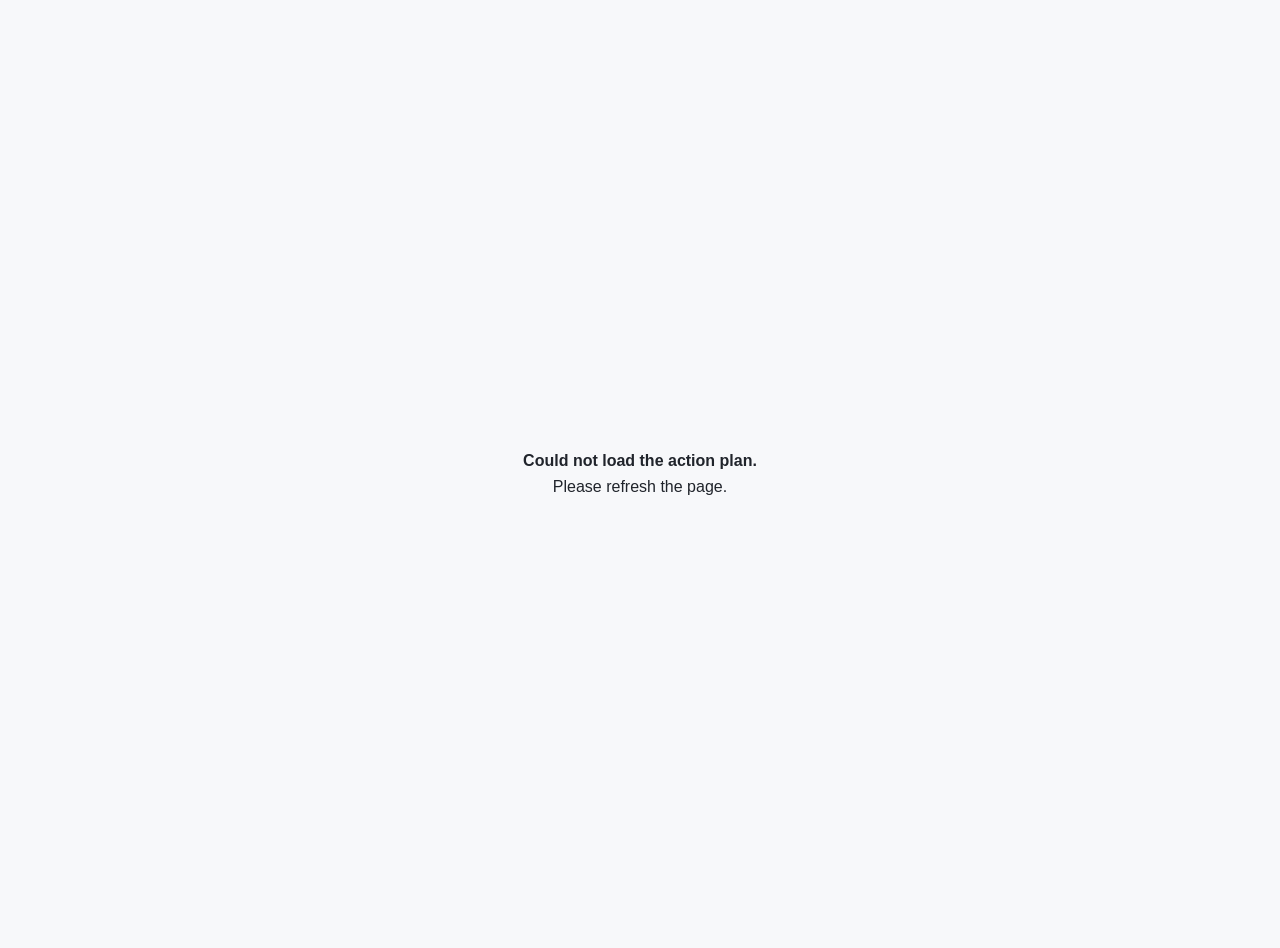
==== commit 560c993c: "Load editable action plan with GitHub save support" ====
--- a/index.html
+++ b/index.html
@@ -5,1906 +5,44 @@
     <meta name="viewport" content="width=device-width, initial-scale=1" />
     <title>2026 Vietnam Public Service Training Program | Team Action Plan Standard</title>
     <style>
-:root {
-  color-scheme: light;
-  --ink: #20242b;
-  --muted: #626b77;
-  --line: #d9dee5;
-  --panel: #ffffff;
-  --paper: #f7f8fa;
-  --teal: #2f6f6a;
-  --teal-dark: #174743;
-  --coral: #be4b4b;
-  --amber: #c47b16;
-  --green: #2f7d4f;
-  --blue: #406fa8;
-  --shadow: 0 12px 28px rgba(32, 36, 43, 0.08);
-}
-
-* {
-  box-sizing: border-box;
-}
-
-html {
-  scroll-behavior: smooth;
-}
-
-body {
-  margin: 0;
-  background: var(--paper);
-  color: var(--ink);
-  font-family:
-    "Segoe UI",
-    "Apple SD Gothic Neo",
-    "Malgun Gothic",
-    Arial,
-    sans-serif;
-  line-height: 1.55;
-  overflow-x: hidden;
-}
-
-button,
-input {
-  font: inherit;
-}
-
-button {
-  cursor: pointer;
-}
-
-a {
-  color: inherit;
-}
-
-.topbar {
-  position: sticky;
-  top: 0;
-  z-index: 20;
-  display: flex;
-  align-items: center;
-  justify-content: space-between;
-  gap: 24px;
-  min-height: 88px;
-  padding: 16px clamp(18px, 4vw, 48px);
-  background: rgba(255, 255, 255, 0.94);
-  border-bottom: 1px solid var(--line);
-  backdrop-filter: blur(12px);
-}
-
-.topbar h1 {
-  margin: 2px 0 0;
-  font-size: clamp(1.3rem, 2.1vw, 2rem);
-  font-weight: 760;
-  letter-spacing: 0;
-}
-
-.eyebrow {
-  margin: 0;
-  color: var(--teal-dark);
-  font-size: 0.78rem;
-  font-weight: 760;
-  letter-spacing: 0.08em;
-  text-transform: uppercase;
-}
-
-.top-actions {
-  display: flex;
-  flex-wrap: wrap;
-  gap: 10px;
-  justify-content: flex-end;
-  max-width: 760px;
-}
-
-.primary-button,
-.ghost-button {
-  min-height: 40px;
-  border-radius: 8px;
-  border: 1px solid transparent;
-  padding: 9px 14px;
-  font-weight: 700;
-}
-
-.primary-button {
-  background: var(--teal);
-  color: #fff;
-}
-
-.ghost-button {
-  background: #fff;
-  color: var(--ink);
-  border-color: var(--line);
-}
-
-.ghost-button.is-active {
-  background: #edf4f3;
-  color: var(--teal-dark);
-  border-color: var(--teal);
-}
-
-.danger-button {
-  color: #8b2f2f;
-}
-
-.file-button {
-  display: inline-grid;
-  place-items: center;
-  min-height: 40px;
-}
-
-.file-button input {
-  position: absolute;
-  inline-size: 1px;
-  block-size: 1px;
-  opacity: 0;
-  pointer-events: none;
-}
-
-.ghost-button.small {
-  min-height: 34px;
-  padding: 6px 11px;
-  font-size: 0.86rem;
-}
-
-.app-shell {
-  display: grid;
-  grid-template-columns: minmax(230px, 280px) minmax(0, 1fr);
-  gap: clamp(18px, 3vw, 36px);
-  width: min(1520px, calc(100% - 32px));
-  max-width: 1520px;
-  margin: 0 auto;
-  padding: 24px clamp(8px, 2vw, 32px) 64px;
-}
-
-.sidebar {
-  position: sticky;
-  top: 112px;
-  align-self: start;
-  display: grid;
-  gap: 16px;
-}
-
-.nav-list,
-.side-card,
-.copy-panel,
-.tabs,
-.source-note {
-  background: var(--panel);
-  border: 1px solid var(--line);
-  border-radius: 8px;
-  box-shadow: var(--shadow);
-}
-
-.nav-list {
-  display: grid;
-  padding: 8px;
-}
-
-.nav-list a {
-  padding: 9px 10px;
-  border-radius: 7px;
-  color: var(--muted);
-  font-size: 0.92rem;
-  font-weight: 700;
-  text-decoration: none;
-}
-
-.nav-list a:hover,
-.nav-list a:focus {
-  background: #edf4f3;
-  color: var(--teal-dark);
-  outline: none;
-}
-
-.side-card {
-  padding: 16px;
-}
-
-.side-card h2 {
-  margin: 0 0 8px;
-  font-size: 0.98rem;
-}
-
-.side-card p {
-  margin: 0;
-  color: var(--muted);
-  font-size: 0.92rem;
-}
-
-.checklist,
-.handoff-card {
-  display: grid;
-  gap: 10px;
-}
-
-label {
-  display: grid;
-  grid-template-columns: 18px minmax(0, 1fr);
-  gap: 8px;
-  align-items: start;
-  color: var(--muted);
-  font-size: 0.92rem;
-}
-
-input[type="checkbox"] {
-  width: 16px;
-  height: 16px;
-  margin-top: 4px;
-  accent-color: var(--teal);
-}
-
-main {
-  min-width: 0;
-  display: grid;
-  gap: 28px;
-}
-
-main > *,
-.app-shell > *,
-.principle-grid > *,
-.question-grid > *,
-.handoff-grid > *,
-.comparison-grid > *,
-.tool-grid > *,
-.deck-grid > * {
-  min-width: 0;
-}
-
-.section-band {
-  scroll-margin-top: 112px;
-  min-width: 0;
-  padding: clamp(22px, 4vw, 38px);
-  background: rgba(255, 255, 255, 0.72);
-  border: 1px solid var(--line);
-  border-radius: 8px;
-}
-
-.section-heading {
-  max-width: 900px;
-  margin-bottom: 22px;
-}
-
-.section-heading h2 {
-  margin: 5px 0 8px;
-  font-size: clamp(1.35rem, 2vw, 2rem);
-  line-height: 1.22;
-  letter-spacing: 0;
-}
-
-.section-heading p:not(.eyebrow) {
-  margin: 0;
-  color: var(--muted);
-}
-
-.logic-figure {
-  margin: 0 0 22px;
-  padding: 18px;
-  overflow-x: auto;
-  background: #fff;
-  border: 1px solid var(--line);
-  border-radius: 8px;
-}
-
-.logic-figure figcaption {
-  margin-bottom: 10px;
-  color: var(--muted);
-  font-size: 0.86rem;
-  font-weight: 700;
-}
-
-.logic-figure svg {
-  min-width: 820px;
-  width: 100%;
-  height: auto;
-  display: block;
-}
-
-.svg-title {
-  fill: var(--ink);
-  font: 700 24px "Segoe UI", Arial, sans-serif;
-}
-
-.svg-note {
-  fill: var(--muted);
-  font: 17px "Segoe UI", Arial, sans-serif;
-}
-
-.principle-grid,
-.question-grid,
-.handoff-grid {
-  display: grid;
-  grid-template-columns: repeat(4, minmax(0, 1fr));
-  gap: 14px;
-}
-
-.principle-card,
-.question-grid article,
-.handoff-card,
-.rubric-list article,
-.deck-grid article,
-.tool-grid article,
-.do-card,
-.stage-card {
-  background: #fff;
-  border: 1px solid var(--line);
-  border-radius: 8px;
-}
-
-.principle-card,
-.question-grid article,
-.handoff-card,
-.do-card {
-  padding: 18px;
-}
-
-.principle-card h3,
-.question-grid h3,
-.handoff-card h3,
-.do-card h3 {
-  margin: 0 0 8px;
-  font-size: 1rem;
-}
-
-.principle-card p,
-.do-card p,
-.do-card span {
-  margin: 0;
-  color: var(--muted);
-  font-size: 0.94rem;
-}
-
-.do-card {
-  border-top: 4px solid var(--coral);
-}
-
-.do-card.strong {
-  border-top-color: var(--green);
-}
-
-.do-card p {
-  margin-bottom: 10px;
-  color: var(--ink);
-  font-weight: 700;
-}
-
-.stage-list {
-  display: grid;
-  gap: 12px;
-}
-
-.schedule-brief {
-  display: grid;
-  grid-template-columns: minmax(240px, 0.75fr) minmax(0, 1.25fr);
-  gap: 14px;
-  margin-bottom: 16px;
-}
-
-.schedule-brief article {
-  padding: 18px;
-  background: #fff;
-  border: 1px solid var(--line);
-  border-radius: 8px;
-  border-top: 4px solid var(--teal);
-}
-
-.schedule-brief article + article {
-  border-top-color: var(--amber);
-}
-
-.schedule-brief h3 {
-  margin: 0 0 8px;
-  font-size: 1rem;
-}
-
-.schedule-brief p {
-  margin: 0;
-  color: var(--muted);
-  font-size: 0.94rem;
-}
-
-.stage-card {
-  display: grid;
-  grid-template-columns: 58px minmax(0, 1fr);
-  gap: 16px;
-  padding: 18px;
-}
-
-.stage-index {
-  display: grid;
-  place-items: center;
-  width: 54px;
-  height: 54px;
-  background: #edf4f3;
-  color: var(--teal-dark);
-  border-radius: 8px;
-  font-size: 1rem;
-  font-weight: 800;
-}
-
-.stage-card h3 {
-  margin: 0 0 6px;
-  font-size: 1.06rem;
-}
-
-.stage-card p {
-  margin: 0 0 8px;
-  color: var(--muted);
-}
-
-.stage-card ul,
-.question-grid ul {
-  margin: 0;
-  padding-left: 18px;
-  color: var(--muted);
-}
-
-.stage-card li + li,
-.question-grid li + li {
-  margin-top: 4px;
-}
-
-.copy-panel {
-  margin-bottom: 16px;
-  overflow: hidden;
-}
-
-.copy-panel-header {
-  display: flex;
-  justify-content: space-between;
-  gap: 12px;
-  align-items: center;
-  padding: 14px 16px;
-  border-bottom: 1px solid var(--line);
-}
-
-.copy-panel-header h3 {
-  margin: 0;
-  font-size: 1rem;
-}
-
-pre {
-  margin: 0;
-  max-height: 520px;
-  overflow: auto;
-  padding: 18px;
-  background: #252a31;
-  color: #f7f8fa;
-  font-size: 0.86rem;
-  line-height: 1.55;
-}
-
-.comparison-grid {
-  display: grid;
-  grid-template-columns: repeat(2, minmax(0, 1fr));
-  gap: 14px;
-}
-
-.table-wrap {
-  overflow-x: auto;
-  background: #fff;
-  border: 1px solid var(--line);
-  border-radius: 8px;
-}
-
-table {
-  width: 100%;
-  min-width: 820px;
-  border-collapse: collapse;
-}
-
-th,
-td {
-  padding: 13px 14px;
-  text-align: left;
-  vertical-align: top;
-  border-bottom: 1px solid var(--line);
-}
-
-th {
-  background: #edf4f3;
-  color: var(--teal-dark);
-  font-size: 0.86rem;
-  text-transform: uppercase;
-}
-
-td {
-  color: var(--muted);
-  font-size: 0.93rem;
-}
-
-tbody tr:last-child td {
-  border-bottom: 0;
-}
-
-.compact td {
-  height: 58px;
-}
-
-.deck-grid {
-  display: grid;
-  grid-template-columns: repeat(3, minmax(0, 1fr));
-  gap: 12px;
-}
-
-.deck-grid article {
-  min-height: 150px;
-  padding: 16px;
-  border-top: 4px solid var(--blue);
-}
-
-.deck-grid article:nth-child(3n + 2) {
-  border-top-color: var(--amber);
-}
-
-.deck-grid article:nth-child(3n) {
-  border-top-color: var(--teal);
-}
-
-.deck-grid span {
-  display: inline-grid;
-  place-items: center;
-  width: 34px;
-  height: 28px;
-  margin-bottom: 12px;
-  color: #fff;
-  background: var(--ink);
-  border-radius: 6px;
-  font-size: 0.82rem;
-  font-weight: 800;
-}
-
-.deck-grid h3 {
-  margin: 0 0 8px;
-  font-size: 1rem;
-}
-
-.deck-grid p {
-  margin: 0;
-  color: var(--muted);
-  font-size: 0.92rem;
-}
-
-.tabs {
-  overflow: hidden;
-}
-
-.tab-list {
-  display: flex;
-  gap: 0;
-  overflow-x: auto;
-  padding: 8px;
-  border-bottom: 1px solid var(--line);
-  background: #fff;
-}
-
-.tab-list button {
-  flex: 0 0 auto;
-  min-height: 40px;
-  padding: 8px 13px;
-  border: 1px solid transparent;
-  border-radius: 8px;
-  background: transparent;
-  color: var(--muted);
-  font-weight: 760;
-}
-
-.tab-list button[aria-selected="true"] {
-  background: var(--teal);
-  color: #fff;
-}
-
-.tab-panel {
-  display: none;
-  padding: 18px;
-}
-
-.tab-panel.is-active {
-  display: block;
-}
-
-.tool-grid {
-  display: grid;
-  grid-template-columns: repeat(4, minmax(0, 1fr));
-  gap: 12px;
-}
-
-.tool-grid article {
-  padding: 16px;
-}
-
-.tool-grid h3 {
-  margin: 0 0 8px;
-  font-size: 1rem;
-}
-
-.tool-grid p {
-  margin: 0;
-  color: var(--muted);
-  font-size: 0.92rem;
-}
-
-.question-grid {
-  grid-template-columns: repeat(2, minmax(0, 1fr));
-}
-
-.rubric-list {
-  display: grid;
-  gap: 12px;
-}
-
-.rubric-list article {
-  display: grid;
-  grid-template-columns: 86px minmax(0, 180px) minmax(0, 1fr);
-  gap: 18px;
-  align-items: center;
-  padding: 16px;
-}
-
-.rubric-list h3 {
-  margin: 0;
-  font-size: 1.02rem;
-}
-
-.rubric-list p {
-  margin: 0;
-  color: var(--muted);
-}
-
-.score {
-  display: grid;
-  place-items: center;
-  width: 70px;
-  height: 52px;
-  background: #f7efe3;
-  color: #744406;
-  border-radius: 8px;
-  font-weight: 820;
-}
-
-.handoff-grid {
-  grid-template-columns: repeat(3, minmax(0, 1fr));
-}
-
-.source-note {
-  margin-top: 16px;
-  padding: 0;
-  box-shadow: none;
-}
-
-.source-note summary {
-  padding: 14px 16px;
-  color: var(--teal-dark);
-  font-weight: 760;
-  cursor: pointer;
-}
-
-.source-note p {
-  margin: 0;
-  padding: 0 16px 16px;
-  color: var(--muted);
-}
-
-.source-caveat {
-  margin-top: 14px;
-  padding: 18px;
-  background: #fff;
-  border: 1px solid var(--line);
-  border-left: 4px solid var(--amber);
-  border-radius: 8px;
-}
-
-.source-caveat h3 {
-  margin: 0 0 8px;
-  font-size: 1rem;
-}
-
-.source-caveat p {
-  margin: 0;
-  color: var(--muted);
-}
-
-body.edit-mode [data-live-edit="true"] {
-  outline: 1px dashed rgba(47, 111, 106, 0.42);
-  outline-offset: 3px;
-  border-radius: 4px;
-}
-
-body.edit-mode [data-live-edit="true"]:focus {
-  outline: 2px solid var(--teal);
-  background: #f7fbfa;
-}
-
-body.edit-mode .section-band {
-  border-color: rgba(47, 111, 106, 0.45);
-}
-
-body.edit-mode .topbar::after {
-  content: "Edit mode on - changes save in this browser";
-  position: fixed;
-  right: 18px;
-  top: 96px;
-  z-index: 60;
-  padding: 8px 11px;
-  background: var(--teal-dark);
-  color: #fff;
-  border-radius: 8px;
-  font-size: 0.82rem;
-  font-weight: 760;
-  box-shadow: var(--shadow);
-}
-
-.toast {
-  position: fixed;
-  right: 18px;
-  bottom: 18px;
-  z-index: 50;
-  max-width: min(360px, calc(100vw - 36px));
-  padding: 12px 14px;
-  background: var(--ink);
-  color: #fff;
-  border-radius: 8px;
-  box-shadow: var(--shadow);
-  opacity: 0;
-  transform: translateY(10px);
-  transition: opacity 160ms ease, transform 160ms ease;
-  pointer-events: none;
-}
-
-.toast.is-visible {
-  opacity: 1;
-  transform: translateY(0);
-}
-
-@media (max-width: 1100px) {
-  .app-shell {
-    grid-template-columns: 1fr;
-  }
-
-  .sidebar {
-    position: static;
-    order: -1;
-  }
-
-  .nav-list {
-    grid-template-columns: repeat(3, minmax(0, 1fr));
-  }
-
-  .principle-grid,
-  .tool-grid {
-    grid-template-columns: repeat(2, minmax(0, 1fr));
-  }
-
-  .deck-grid {
-    grid-template-columns: repeat(2, minmax(0, 1fr));
-  }
-}
-
-@media (max-width: 760px) {
-  .topbar {
-    position: static;
-    align-items: flex-start;
-    flex-direction: column;
-  }
-
-  .top-actions {
-    width: 100%;
-    justify-content: stretch;
-  }
-
-  .top-actions button {
-    flex: 1 1 140px;
-  }
-
-  .app-shell {
-    width: min(100%, calc(100% - 16px));
-    padding-inline: 8px;
-  }
-
-  .section-band {
-    padding: 18px;
-  }
-
-  .nav-list {
-    grid-template-columns: repeat(2, minmax(0, 1fr));
-  }
-
-  .principle-grid,
-  .question-grid,
-  .handoff-grid,
-  .comparison-grid,
-  .schedule-brief,
-  .tool-grid,
-  .deck-grid {
-    grid-template-columns: 1fr;
-  }
-
-  .stage-card {
-    grid-template-columns: 1fr;
-  }
-
-  .rubric-list article {
-    grid-template-columns: 1fr;
-  }
-}
-
-@media print {
-  body {
-    background: #fff;
-  }
-
-  .topbar,
-  .sidebar,
-  .toast,
-  .tab-list,
-  .copy-panel-header button {
-    display: none !important;
-  }
-
-  .app-shell {
-    display: block;
-    max-width: none;
-    padding: 0;
-  }
-
-  .section-band,
-  .nav-list,
-  .side-card,
-  .copy-panel,
-  .tabs,
-  .source-note {
-    box-shadow: none;
-  }
-
-  .section-band {
-    break-inside: avoid;
-    border: 0;
-    padding: 20px 0;
-  }
-
-  .tab-panel {
-    display: block !important;
-    padding: 0 0 14px;
-  }
-
-  a {
-    text-decoration: none;
-  }
-}
-
+      body { margin: 0; font-family: "Segoe UI", "Apple SD Gothic Neo", "Malgun Gothic", Arial, sans-serif; background: #f7f8fa; color: #20242b; }
+      .loading { min-height: 100vh; display: grid; place-items: center; text-align: center; padding: 24px; }
+      .loading strong { display: block; margin-bottom: 8px; }
     </style>
   </head>
   <body>
-    <header class="topbar">
-      <div>
-        <p class="eyebrow">2026 Vietnam Public Service Training Program</p>
-        <h1>Team Action Plan Standard Kit</h1>
-      </div>
-      <div class="top-actions">
-        <button class="ghost-button" type="button" data-edit-toggle>Edit Mode</button>
-        <button class="ghost-button" type="button" data-save-edits>Save</button>
-        <button class="ghost-button" type="button" data-export-edits>Export JSON</button>
-        <button class="ghost-button" type="button" data-export-html>Export HTML</button>
-        <label class="ghost-button file-button">
-          Import JSON
-          <input type="file" accept="application/json" data-import-edits />
-        </label>
-        <button class="ghost-button danger-button" type="button" data-reset-edits>Reset</button>
-        <button class="ghost-button" type="button" data-print>Print</button>
-        <button class="primary-button" type="button" data-expand>Expand All</button>
-      </div>
-    </header>
-
-    <div class="app-shell">
-      <aside class="sidebar" aria-label="Page navigation">
-        <nav class="nav-list">
-          <a href="#logic">Core Logic</a>
-          <a href="#process">Process</a>
-          <a href="#canvas">Team Canvas</a>
-          <a href="#schedule">Schedule</a>
-          <a href="#deck">Deck Standard</a>
-          <a href="#tools">Tools</a>
-          <a href="#review">Review</a>
-          <a href="#rubric">Rubric</a>
-          <a href="#source-map">Source Map</a>
-          <a href="#handoff">Handoff</a>
-        </nav>
-        <section class="side-card" aria-labelledby="deliverable-title">
-          <h2 id="deliverable-title">Final Deliverable</h2>
-          <p>One team presentation with a practical, evidence-based action plan that can be briefed to a ministry, agency, or local government decision-maker.</p>
-        </section>
-        <section class="side-card checklist" aria-labelledby="quick-check-title">
-          <h2 id="quick-check-title">Quality Gate</h2>
-          <label><input type="checkbox" /> Core problem is specific and owned by a target group.</label>
-          <label><input type="checkbox" /> Evidence changes the decision, not only decorates the slide.</label>
-          <label><input type="checkbox" /> At least three policy options are compared.</label>
-          <label><input type="checkbox" /> Implementation has owner, budget, risks, KPIs, and timeline.</label>
-          <label><input type="checkbox" /> Korea lesson is adapted to Vietnam, not copied.</label>
-        </section>
-      </aside>
-
-      <main>
-        <section id="logic" class="section-band">
-          <div class="section-heading">
-            <p class="eyebrow">Operating Logic</p>
-            <h2>팀 발표까지 이어지는 하나의 표준 레일</h2>
-            <p>
-              말레이시아 자료의 개인 보고서 요소는 이번 프로그램에서 팀 토론 재료로 전환한다. 각 개인의 현장 경험은
-              문제 후보, 근거, 이해관계자, 실행 리스크를 채우는 입력값이고, 최종 산출물은 팀 액션플랜 발표 하나로 통합한다.
-            </p>
-          </div>
-
-          <figure class="logic-figure" aria-labelledby="logic-caption">
-            <figcaption id="logic-caption">From issue discovery to final presentation</figcaption>
-            <svg viewBox="0 0 1080 210" role="img" aria-label="Action plan logic flow">
-              <defs>
-                <marker id="arrow" markerWidth="10" markerHeight="10" refX="8" refY="3" orient="auto" markerUnits="strokeWidth">
-                  <path d="M0,0 L0,6 L9,3 z" fill="#2f6f6a"></path>
-                </marker>
-              </defs>
-              <g fill="none" stroke="#2f6f6a" stroke-width="4" marker-end="url(#arrow)">
-                <path d="M155 105 H260"></path>
-                <path d="M395 105 H500"></path>
-                <path d="M635 105 H740"></path>
-                <path d="M875 105 H980"></path>
-              </g>
-              <g>
-                <rect x="20" y="42" width="135" height="126" rx="8" fill="#fff" stroke="#d9dee5"></rect>
-                <text x="88" y="85" text-anchor="middle" class="svg-title">Problem</text>
-                <text x="88" y="116" text-anchor="middle" class="svg-note">who, where,</text>
-                <text x="88" y="138" text-anchor="middle" class="svg-note">how serious</text>
-              </g>
-              <g>
-                <rect x="260" y="42" width="135" height="126" rx="8" fill="#fff" stroke="#d9dee5"></rect>
-                <text x="328" y="85" text-anchor="middle" class="svg-title">Evidence</text>
-                <text x="328" y="116" text-anchor="middle" class="svg-note">data, causes,</text>
-                <text x="328" y="138" text-anchor="middle" class="svg-note">stakeholders</text>
-              </g>
-              <g>
-                <rect x="500" y="42" width="135" height="126" rx="8" fill="#fff" stroke="#d9dee5"></rect>
-                <text x="568" y="85" text-anchor="middle" class="svg-title">Options</text>
-                <text x="568" y="116" text-anchor="middle" class="svg-note">compare by</text>
-                <text x="568" y="138" text-anchor="middle" class="svg-note">criteria</text>
-              </g>
-              <g>
-                <rect x="740" y="42" width="135" height="126" rx="8" fill="#fff" stroke="#d9dee5"></rect>
-                <text x="808" y="85" text-anchor="middle" class="svg-title">Action</text>
-                <text x="808" y="116" text-anchor="middle" class="svg-note">owners, steps,</text>
-                <text x="808" y="138" text-anchor="middle" class="svg-note">resources</text>
-              </g>
-              <g>
-                <rect x="980" y="42" width="80" height="126" rx="8" fill="#fff" stroke="#d9dee5"></rect>
-                <text x="1020" y="85" text-anchor="middle" class="svg-title">Story</text>
-                <text x="1020" y="116" text-anchor="middle" class="svg-note">15 min</text>
-                <text x="1020" y="138" text-anchor="middle" class="svg-note">deck</text>
-              </g>
-            </svg>
-          </figure>
-
-          <div class="principle-grid">
-            <article class="principle-card">
-              <h3>1. Problem before solution</h3>
-              <p>“시스템을 만들자”가 문제 정의가 되지 않도록 한다. 누구의 어떤 부정적 상태가 얼마나 심각한지를 먼저 쓴다.</p>
-            </article>
-            <article class="principle-card">
-              <h3>2. Evidence before preference</h3>
-              <p>팀원의 경험, 정부 통계, 현행 법령, 현장 인터뷰, 한국 사례를 근거로 묶어 의사결정자를 설득한다.</p>
-            </article>
-            <article class="principle-card">
-              <h3>3. Options before decision</h3>
-              <p>선호안을 바로 발표하지 않는다. 최소 3개 대안을 효과성, 효율성, 형평성, 법적·행정적 실행가능성으로 비교한다.</p>
-            </article>
-            <article class="principle-card">
-              <h3>4. Implementation before aspiration</h3>
-              <p>목표가 좋아도 실행 주체, 예산, 데이터, 인력, 일정, 리스크, KPI가 없으면 액션플랜이 아니다.</p>
-            </article>
-          </div>
-        </section>
-
-        <section id="process" class="section-band">
-          <div class="section-heading">
-            <p class="eyebrow">Workshop Process</p>
-            <h2>진행자용 7단계 프로세스</h2>
-            <p>각 단계는 입력값, 팀 활동, 검토 체크포인트, 산출물로 끝나야 한다. 산출물이 없으면 다음 단계로 넘어가지 않는다.</p>
-          </div>
-
-          <div class="stage-list">
-            <article class="stage-card">
-              <div class="stage-index">00</div>
-              <div>
-                <h3>Pre-work: topic inventory</h3>
-                <p>참가자별 소속기관 문제를 1페이지로 받아 팀 문제 후보군을 만든다.</p>
-                <ul>
-                  <li>Input: participant ministry, mandate, policy issue, available data, desired change</li>
-                  <li>Output: team issue bank and draft team composition</li>
-                </ul>
-              </div>
-            </article>
-            <article class="stage-card">
-              <div class="stage-index">01</div>
-              <div>
-                <h3>Team formation and topic selection</h3>
-                <p>팀은 같은 부처보다 문제의 연결성, 데이터 접근성, 실행 가능성을 기준으로 구성한다.</p>
-                <ul>
-                  <li>Decision rule: urgent, evidence-visible, politically discussable, implementable in 1-3 years</li>
-                  <li>Output: one team topic and one decision-maker audience</li>
-                </ul>
-              </div>
-            </article>
-            <article class="stage-card">
-              <div class="stage-index">02</div>
-              <div>
-                <h3>Problem framing and evidence</h3>
-                <p>5 Whys, problem tree, baseline data, stakeholder needs를 사용해 핵심 문제를 좁힌다.</p>
-                <ul>
-                  <li>Review question: “If this is the problem, what evidence would change a minister's mind?”</li>
-                  <li>Output: quantified problem statement and diagnostic hypotheses</li>
-                </ul>
-              </div>
-            </article>
-            <article class="stage-card">
-              <div class="stage-index">03</div>
-              <div>
-                <h3>External and internal diagnosis</h3>
-                <p>PESTLE은 외부 변화 압력, SWOT은 기관 역량과 제약, stakeholder map은 참여 전략을 만든다.</p>
-                <ul>
-                  <li>Common error: generic country description without implication for the action plan</li>
-                  <li>Output: drivers, constraints, stakeholder engagement strategy</li>
-                </ul>
-              </div>
-            </article>
-            <article class="stage-card">
-              <div class="stage-index">04</div>
-              <div>
-                <h3>Policy options and Korea lesson adaptation</h3>
-                <p>한국 사례는 정답이 아니라 설계 원리다. 베트남 맥락에서 채택, 조정, 보류할 요소를 나눈다.</p>
-                <ul>
-                  <li>Output: three options, scoring matrix, selected option with justification</li>
-                  <li>Red flag: “Korea did it, so Vietnam can do it” without adaptation logic</li>
-                </ul>
-              </div>
-            </article>
-            <article class="stage-card">
-              <div class="stage-index">05</div>
-              <div>
-                <h3>Implementation, risk, and performance management</h3>
-                <p>Logic model과 logframe으로 inputs, activities, outputs, outcomes, impact를 연결한다.</p>
-                <ul>
-                  <li>Output: owner, phases, budget, staffing, data, risk mitigation, KPI matrix</li>
-                  <li>Review question: “Which frontline officials must change their behavior?”</li>
-                </ul>
-              </div>
-            </article>
-            <article class="stage-card">
-              <div class="stage-index">06</div>
-              <div>
-                <h3>Storyline and final presentation</h3>
-                <p>15분 발표는 보고서 요약이 아니라 의사결정 브리핑이다. 문제, 선택, 실행, 기대효과가 한 줄로 이어져야 한다.</p>
-                <ul>
-                  <li>Output: 12-15 slide deck, speaking roles, anticipated Q&A</li>
-                  <li>Quality test: every slide answers “So what should government do?”</li>
-                </ul>
-              </div>
-            </article>
-          </div>
-        </section>
-
-        <section id="canvas" class="section-band">
-          <div class="section-heading">
-            <p class="eyebrow">Team Workbook</p>
-            <h2>팀 액션플랜 캔버스</h2>
-            <p>이 캔버스는 개인 보고서 항목을 팀 발표용으로 바꾼 것이다. 팀별 공유 문서에 그대로 복사해 채우면 된다.</p>
-          </div>
-
-          <div class="copy-panel">
-            <div class="copy-panel-header">
-              <h3>Copy-ready team canvas</h3>
-              <button type="button" class="ghost-button small" data-copy="#team-canvas">Copy</button>
-            </div>
-            <pre id="team-canvas"><code>TEAM ACTION PLAN CANVAS
-
-1. Team Topic
-- Policy area:
-- Implementing agency:
-- Decision-maker audience:
-- Target group affected:
-
-2. Problem Statement
-- Negative condition:
-- Who experiences it:
-- Where it occurs:
-- Baseline evidence:
-- Why it matters now:
-
-3. Diagnostic Hypotheses
-- Root cause 1:
-- Root cause 2:
-- Root cause 3:
-- Evidence still needed:
-
-4. Stakeholders
-- Manage closely:
-- Keep satisfied:
-- Keep informed:
-- Monitor:
-
-5. Policy Options
-- Option A:
-- Option B:
-- Option C:
-- Criteria and weights:
-- Preferred option:
-- Why not the other options:
-
-6. Korea Lesson Adaptation
-- Korean practice observed:
-- Transferable principle:
-- Vietnam adaptation:
-- Risks if copied directly:
-
-7. Implementation Plan
-- Phase 1 / quick wins:
-- Phase 2 / pilot:
-- Phase 3 / scale-up:
-- Lead agency and partners:
-- Required budget, staff, data, technology:
-
-8. Monitoring and Evaluation
-- Outputs:
-- Outcomes:
-- Impact contribution:
-- KPIs:
-- Verification sources:
-- Learning and policy adjustment mechanism:
-
-9. Risks and Mitigation
-- Political/legal risk:
-- Administrative capacity risk:
-- Data/technology risk:
-- Adoption/equity risk:
-- Budget/sustainability risk:
-
-10. Final Message
-- One-sentence action plan:
-- What decision is requested from leadership:
-- Expected public value:</code></pre>
-          </div>
-
-          <div class="comparison-grid">
-            <article class="do-card">
-              <h3>Weak problem statement</h3>
-              <p>“Vietnam needs a digital public service platform.”</p>
-              <span>Solution is hidden inside the problem.</span>
-            </article>
-            <article class="do-card strong">
-              <h3>Stronger problem statement</h3>
-              <p>“Rural elderly citizens face delayed benefit access because identity verification and service guidance are fragmented across local offices.”</p>
-              <span>Target group, negative condition, causal direction, and service context are visible.</span>
-            </article>
-          </div>
-        </section>
-
-        <section id="schedule" class="section-band">
-          <div class="section-heading">
-            <p class="eyebrow">Program Schedule</p>
-            <h2>베트남 실제 일정 기반 운영안</h2>
-            <p>
-              최신 스케줄 시트인 `0622 ver.` 기준으로, 액션플랜 세션은 별도 멘토링이 아니라 강의와 현장방문에서 얻은 내용을
-              팀 산출물로 변환하는 워크숍 흐름으로 설계한다.
-            </p>
-          </div>
-
-          <div class="schedule-brief">
-            <article>
-              <h3>Program theme</h3>
-              <p>Innovation; digital human resources training to serve the digital transformation of the economy and society.</p>
-            </article>
-            <article>
-              <h3>Vietnam action plan lenses</h3>
-              <p>AI and digital government, legal and institutional innovation, data governance and cybersecurity, BPR and citizen-centered service design, digital HRD and implementation leadership.</p>
-            </article>
-          </div>
-
-          <div class="table-wrap">
-            <table>
-              <thead>
-                <tr>
-                  <th>Date / Time</th>
-                  <th>Program Input</th>
-                  <th>Action Plan Work</th>
-                  <th>Team Output</th>
-                  <th>Facilitator / Review Check</th>
-                </tr>
-              </thead>
-              <tbody>
-                <tr>
-                  <td>Before arrival</td>
-                  <td>Participant issue inventory</td>
-                  <td>Collect agency-level digital transformation problems from each participant.</td>
-                  <td>One-page issue note per participant</td>
-                  <td>Cluster issues by policy problem, not only by ministry.</td>
-                </tr>
-                <tr>
-                  <td>20 July / 16.00-17.30</td>
-                  <td>Action Plan Orientation after programme introduction and Lecture 1 on Korea's digital transformation.</td>
-                  <td>Introduce problem identification, group formation, and final presentation logic.</td>
-                  <td>Team roster, topic shortlist, decision-maker audience</td>
-                  <td>Reject topics that are too broad, solution-first, or not tied to public service delivery.</td>
-                </tr>
-                <tr>
-                  <td>21 July / 16.00-17.30</td>
-                  <td>Lectures on digital and AI transformation, disaster and safety management.</td>
-                  <td>Brainstorm and identify digital challenges in Vietnam.</td>
-                  <td>Problem statement, 5 Whys, initial evidence list</td>
-                  <td>Require a target group, baseline condition, and consequence of inaction.</td>
-                </tr>
-                <tr>
-                  <td>22 July / 16.00-17.30</td>
-                  <td>Lectures on civil complaint handling, AI applications, policy and institutional responses.</td>
-                  <td>Strategic adaptation of Korea lessons to Vietnam's institutional context.</td>
-                  <td>Stakeholder map, Korea lesson adaptation notes, draft option set</td>
-                  <td>Separate transferable principles from Korea-specific institutional conditions.</td>
-                </tr>
-                <tr>
-                  <td>23 July</td>
-                  <td>Songdo Smart City site visits and field trip wrap-up.</td>
-                  <td>Capture field lessons on smart city governance, ICT integration, and service operations.</td>
-                  <td>Field learning log: adopt, adapt, avoid</td>
-                  <td>Connect each lesson to the selected problem or discard it.</td>
-                </tr>
-                <tr>
-                  <td>24 July / 16.00-17.30</td>
-                  <td>Lectures on public HRD leadership and AI economy.</td>
-                  <td>Strategic framework and mid-term evaluation.</td>
-                  <td>Option scoring matrix, selected action plan, draft implementation phases</td>
-                  <td>Check criteria weights, political feasibility, administrative capacity, and digital HRD needs.</td>
-                </tr>
-                <tr>
-                  <td>27-29 July</td>
-                  <td>National Assembly, AI governance, KT IT Center, NIRS, and KONEPS sessions/site visits.</td>
-                  <td>Integrate legal feasibility, AI governance, cybersecurity, infrastructure resilience, and flagship service design into the action plan.</td>
-                  <td>Revised governance, technology, risk, and Korea adaptation slides</td>
-                  <td>Ensure visits are used as evidence for design choices, not as travel summaries.</td>
-                </tr>
-                <tr>
-                  <td>30 July / 16.00-17.30</td>
-                  <td>Microsoft AI and public-sector productivity lectures.</td>
-                  <td>Final review of implementation roadmap, KPIs, risks, and Q&A.</td>
-                  <td>Near-final 12-15 slide deck, speaker roles, anticipated questions</td>
-                  <td>Remove generic slides; sharpen the decision request and performance indicators.</td>
-                </tr>
-                <tr>
-                  <td>31 July / Morning</td>
-                  <td>Group Presentation and Farewell Party</td>
-                  <td>Team action plan presentation.</td>
-                  <td>Final deck, completed canvas, review feedback, rubric score</td>
-                  <td>Score using standard rubric and collect lessons for future cohorts.</td>
-                </tr>
-              </tbody>
-            </table>
-          </div>
-        </section>
-
-        <section id="deck" class="section-band">
-          <div class="section-heading">
-            <p class="eyebrow">Presentation Standard</p>
-            <h2>15분 팀 발표 슬라이드 구조</h2>
-            <p>말레이시아 샘플들의 반복 구조를 팀 전용 최종 발표 형식으로 정리했다. 12-15장 안에서 끝내는 것을 권장한다.</p>
-          </div>
-
-          <div class="deck-grid">
-            <article><span>01</span><h3>Title and team</h3><p>Topic, team name, agencies, one-line promise.</p></article>
-            <article><span>02</span><h3>Executive summary</h3><p>Problem, chosen option, implementation, expected result.</p></article>
-            <article><span>03</span><h3>Background and rationale</h3><p>Why this issue matters now for Vietnam public service.</p></article>
-            <article><span>04</span><h3>Problem statement</h3><p>Specific negative condition, target group, baseline evidence.</p></article>
-            <article><span>05</span><h3>Root cause analysis</h3><p>5 Whys or problem tree with diagnostic hypotheses.</p></article>
-            <article><span>06</span><h3>Evidence and current status</h3><p>Statistics, policy context, field observations, service gap.</p></article>
-            <article><span>07</span><h3>PESTLE and SWOT</h3><p>Only drivers that affect choice or implementation.</p></article>
-            <article><span>08</span><h3>Stakeholder map</h3><p>Power-interest map and engagement strategy.</p></article>
-            <article><span>09</span><h3>Korea lesson adaptation</h3><p>What to adopt, adapt, or avoid in Vietnam.</p></article>
-            <article><span>10</span><h3>Policy options</h3><p>At least three realistic options compared by criteria.</p></article>
-            <article><span>11</span><h3>Selected action plan</h3><p>Preferred option, task list, To-Be state, strategic relevance.</p></article>
-            <article><span>12</span><h3>Implementation roadmap</h3><p>Phases, owners, partners, resources, timeline.</p></article>
-            <article><span>13</span><h3>Budget and governance</h3><p>Staff, technology, data, financing, inter-agency coordination.</p></article>
-            <article><span>14</span><h3>Risks, KPIs, evaluation</h3><p>Mitigation, monitoring, process evaluation, post-evaluation.</p></article>
-            <article><span>15</span><h3>Expected results and decision request</h3><p>Outputs, outcomes, public value, next decision needed.</p></article>
-          </div>
-        </section>
-
-        <section id="tools" class="section-band">
-          <div class="section-heading">
-            <p class="eyebrow">Analytical Tools</p>
-            <h2>팀별 필수 매트릭스</h2>
-            <p>모든 도구를 길게 채우는 것이 목표가 아니다. 발표의 논리적 약점을 찾아내는 데 필요한 만큼만 채운다.</p>
-          </div>
-
-          <div class="tabs" data-tabs>
-            <div class="tab-list" role="tablist" aria-label="Analytical tools">
-              <button type="button" role="tab" aria-selected="true" data-tab="problem">Problem</button>
-              <button type="button" role="tab" aria-selected="false" data-tab="options">Options</button>
-              <button type="button" role="tab" aria-selected="false" data-tab="implementation">Implementation</button>
-              <button type="button" role="tab" aria-selected="false" data-tab="evaluation">Evaluation</button>
-            </div>
-
-            <div class="tab-panel is-active" role="tabpanel" data-panel="problem">
-              <div class="tool-grid">
-                <article>
-                  <h3>Problem statement formula</h3>
-                  <p>Target group + negative condition + location/service context + measurable seriousness + consequence.</p>
-                </article>
-                <article>
-                  <h3>5 Whys</h3>
-                  <p>Use it to reveal causal hypotheses, not to prove a single cause too early.</p>
-                </article>
-                <article>
-                  <h3>PESTLE</h3>
-                  <p>Political, economic, social, technological, legal, environmental drivers with policy implication.</p>
-                </article>
-                <article>
-                  <h3>Stakeholder map</h3>
-                  <p>Manage closely, keep satisfied, keep informed, monitor. Add a concrete engagement action.</p>
-                </article>
-              </div>
-            </div>
-
-            <div class="tab-panel" role="tabpanel" data-panel="options">
-              <div class="table-wrap compact">
-                <table>
-                  <thead>
-                    <tr>
-                      <th>Criteria</th>
-                      <th>Weight</th>
-                      <th>Option A</th>
-                      <th>Option B</th>
-                      <th>Option C</th>
-                    </tr>
-                  </thead>
-                  <tbody>
-                    <tr><td>Effectiveness</td><td>30%</td><td></td><td></td><td></td></tr>
-                    <tr><td>Efficiency</td><td>15%</td><td></td><td></td><td></td></tr>
-                    <tr><td>Equity</td><td>15%</td><td></td><td></td><td></td></tr>
-                    <tr><td>Administrative feasibility</td><td>20%</td><td></td><td></td><td></td></tr>
-                    <tr><td>Political/legal feasibility</td><td>10%</td><td></td><td></td><td></td></tr>
-                    <tr><td>Sustainability</td><td>10%</td><td></td><td></td><td></td></tr>
-                  </tbody>
-                </table>
-              </div>
-            </div>
-
-            <div class="tab-panel" role="tabpanel" data-panel="implementation">
-              <div class="table-wrap compact">
-                <table>
-                  <thead>
-                    <tr>
-                      <th>Task</th>
-                      <th>As-Is</th>
-                      <th>To-Be</th>
-                      <th>Action Steps</th>
-                      <th>Owner / Partners</th>
-                      <th>Resource Need</th>
-                    </tr>
-                  </thead>
-                  <tbody>
-                    <tr><td>Task 1</td><td></td><td></td><td></td><td></td><td></td></tr>
-                    <tr><td>Task 2</td><td></td><td></td><td></td><td></td><td></td></tr>
-                    <tr><td>Task 3</td><td></td><td></td><td></td><td></td><td></td></tr>
-                    <tr><td>Task 4</td><td></td><td></td><td></td><td></td><td></td></tr>
-                  </tbody>
-                </table>
-              </div>
-            </div>
-
-            <div class="tab-panel" role="tabpanel" data-panel="evaluation">
-              <div class="table-wrap compact">
-                <table>
-                  <thead>
-                    <tr>
-                      <th>Logic Level</th>
-                      <th>Definition</th>
-                      <th>Indicator</th>
-                      <th>Verification Source</th>
-                      <th>Assumption / Risk</th>
-                    </tr>
-                  </thead>
-                  <tbody>
-                    <tr><td>Inputs</td><td>Budget, staff, technology, data</td><td></td><td></td><td></td></tr>
-                    <tr><td>Activities</td><td>Work performed by agencies and partners</td><td></td><td></td><td></td></tr>
-                    <tr><td>Outputs</td><td>Deliverables produced by the project</td><td></td><td></td><td></td></tr>
-                    <tr><td>Outcomes</td><td>Observable change for target group</td><td></td><td></td><td></td></tr>
-                    <tr><td>Impact</td><td>Longer-term public value contribution</td><td></td><td></td><td></td></tr>
-                  </tbody>
-                </table>
-              </div>
-            </div>
-          </div>
-        </section>
-
-        <section id="review" class="section-band">
-          <div class="section-heading">
-            <p class="eyebrow">Embedded Review Protocol</p>
-            <h2>팀 작업 중간검토 질문 세트</h2>
-            <p>제공된 멘토링 자료의 핵심 질문을 별도 세션이 아니라 모든 액션플랜 단계의 품질 점검 기준으로 반영한다.</p>
-          </div>
-
-          <div class="question-grid">
-            <article>
-              <h3>Problem clinic</h3>
-              <ul>
-                <li>Whose problem is this, exactly?</li>
-                <li>What is the baseline, and what happens if nothing is done?</li>
-                <li>Did the team define a solution as the problem?</li>
-              </ul>
-            </article>
-            <article>
-              <h3>Evidence clinic</h3>
-              <ul>
-                <li>Which evidence is credible, timely, and decision-relevant?</li>
-                <li>What assumption is still untested?</li>
-                <li>Which best practice is comparable enough to use?</li>
-              </ul>
-            </article>
-            <article>
-              <h3>Option clinic</h3>
-              <ul>
-                <li>Are the options genuinely different?</li>
-                <li>Are criteria judging outcomes, not describing activities?</li>
-                <li>What trade-off is the team willing to accept?</li>
-              </ul>
-            </article>
-            <article>
-              <h3>Implementation clinic</h3>
-              <ul>
-                <li>Who implements this and with what capacity?</li>
-                <li>Which frontline process changes first?</li>
-                <li>What will trigger adaptation, scale-down, or redesign?</li>
-              </ul>
-            </article>
-          </div>
-        </section>
-
-        <section id="rubric" class="section-band">
-          <div class="section-heading">
-            <p class="eyebrow">Assessment</p>
-            <h2>표준 평가 루브릭</h2>
-            <p>ADB 가이드의 평가 체계를 베트남 팀 발표에 맞게 구체화했다.</p>
-          </div>
-
-          <div class="rubric-list">
-            <article>
-              <div class="score">20%</div>
-              <h3>Organization</h3>
-              <p>Problem, evidence, options, action plan, and results are logically connected.</p>
-            </article>
-            <article>
-              <div class="score">20%</div>
-              <h3>Analysis</h3>
-              <p>Frameworks such as 5 Whys, PESTLE, SWOT, stakeholder analysis, and option scoring are used to produce decisions.</p>
-            </article>
-            <article>
-              <div class="score">20%</div>
-              <h3>Feasibility and sustainability</h3>
-              <p>The plan is realistic in budget, staffing, legal basis, political support, institutional capacity, and long-term maintenance.</p>
-            </article>
-            <article>
-              <div class="score">25%</div>
-              <h3>Potential to address the problem</h3>
-              <p>The selected intervention can plausibly improve the target group's situation and includes measurable expected outcomes.</p>
-            </article>
-            <article>
-              <div class="score">15%</div>
-              <h3>Presentation</h3>
-              <p>The team presents clear messages, concise visuals, balanced speaking roles, and credible answers to questions.</p>
-            </article>
-          </div>
-        </section>
-
-        <section id="source-map" class="section-band">
-          <div class="section-heading">
-            <p class="eyebrow">Source Reflection Map</p>
-            <h2>참고자료 반영 범위</h2>
-            <p>
-              원자료를 그대로 옮기는 대신, 반복적으로 등장한 액션플랜 논리와 발표 산출물 구조를 베트남 팀 전용 운영 자료로 재구성했다.
-              아래 표는 어떤 자료가 웹페이지의 어느 부분에 반영되었는지 보여준다.
-            </p>
-          </div>
-
-          <div class="table-wrap">
-            <table>
-              <thead>
-                <tr>
-                  <th>Source Material</th>
-                  <th>What Was Reflected</th>
-                  <th>Where It Appears</th>
-                  <th>Reflection Level</th>
-                </tr>
-              </thead>
-              <tbody>
-                <tr>
-                  <td>ADB Action Plan Guideline</td>
-                  <td>Problem and rationale, SMART objectives, stakeholder needs, action plan feasibility, Korea lesson-drawing, assessment weights.</td>
-                  <td>Schedule, deck standard, team canvas, rubric</td>
-                  <td>Core structure and scoring logic</td>
-                </tr>
-                <tr>
-                  <td>Individual Policy Report Guideline</td>
-                  <td>Evidence-based analysis, policy options, comparative assessment, implementation strategy, monitoring and evaluation.</td>
-                  <td>Team canvas, tools, deck standard, review questions</td>
-                  <td>Converted from individual report to team presentation workflow</td>
-                </tr>
-                <tr>
-                  <td>Useful Policy Report</td>
-                  <td>Audience awareness, concise actionable summaries, credible evidence, practical recommendations, policy relevance.</td>
-                  <td>Core logic, review questions, final message, quality gates</td>
-                  <td>Embedded as communication and decision-use principles</td>
-                </tr>
-                <tr>
-                  <td>Effective Problem Solving / Eightfold Path</td>
-                  <td>Problem definition, evidence assembly, alternatives, criteria, outcome projection, trade-offs, decision, storytelling.</td>
-                  <td>Process, analytical tools, policy option matrix, presentation storyline</td>
-                  <td>Used as the main analytical backbone</td>
-                </tr>
-                <tr>
-                  <td>Implementation and Performance Management</td>
-                  <td>Logic model, implementation capacity, frontline constraints, phased rollout, KPIs, process and post-evaluation, adaptive learning.</td>
-                  <td>Implementation plan, evaluation matrix, risks, review questions</td>
-                  <td>Used to make the action plan operational</td>
-                </tr>
-                <tr>
-                  <td>PFS Operational Guidelines</td>
-                  <td>Economic feasibility, policy relevance, balanced public value, financial risk, transparent assumptions, sensitivity checks.</td>
-                  <td>Option criteria, rubric, feasibility checks</td>
-                  <td>Reflected as feasibility discipline, not as a full PFS model</td>
-                </tr>
-                <tr>
-                  <td>Malaysia Group Templates and Final Decks</td>
-                  <td>Background and purpose, 5 Whys, PESTLE, SWOT, stakeholder map, task prioritization, budget, timeline, risks, outputs and outcomes.</td>
-                  <td>Deck standard, tools, schedule milestones, final package checklist</td>
-                  <td>Repeated slide patterns generalized into a standard deck</td>
-                </tr>
-                <tr>
-                  <td>2026 Vietnam Program Schedule</td>
-                  <td>20-31 July flow: orientation, brainstorming, strategic adaptation, mid-term evaluation, site visit learning, final review, group presentation.</td>
-                  <td>Program schedule and team milestone table</td>
-                  <td>Latest `0622 ver.` sheet reflected directly</td>
-                </tr>
-              </tbody>
-            </table>
-          </div>
-
-          <div class="source-caveat">
-            <h3>What this page does not try to do</h3>
-            <p>
-              It does not reproduce every slide or every example verbatim. The goal is a reusable standard process that any facilitator can run.
-              If the professor wants a deck that visually follows one specific Malaysia PPT template, that would be a separate presentation-design task.
-            </p>
-          </div>
-        </section>
-
-        <section id="handoff" class="section-band">
-          <div class="section-heading">
-            <p class="eyebrow">Facilitator Handoff</p>
-            <h2>누가 진행해도 같은 품질을 내기 위한 운영 체크리스트</h2>
-            <p>진행자는 내용 전문가가 아니어도 된다. 다만 매 세션마다 산출물과 품질 기준을 확인해야 한다.</p>
-          </div>
-
-          <div class="handoff-grid">
-            <article class="handoff-card">
-              <h3>Before program</h3>
-              <label><input type="checkbox" /> Send one-page issue note template to participants.</label>
-              <label><input type="checkbox" /> Prepare team folders and deck template.</label>
-              <label><input type="checkbox" /> Assign reviewers or facilitators to policy domains or implementation themes.</label>
-              <label><input type="checkbox" /> Confirm the latest Vietnam schedule sheet version before printing.</label>
-            </article>
-            <article class="handoff-card">
-              <h3>During program</h3>
-              <label><input type="checkbox" /> End each clinic with one required output.</label>
-              <label><input type="checkbox" /> Keep a decision log for topic, criteria, selected option, and rejected options.</label>
-              <label><input type="checkbox" /> Ask every team to show evidence before designing solution details.</label>
-              <label><input type="checkbox" /> Run a rehearsal focused on Q&A, not only slide design.</label>
-            </article>
-            <article class="handoff-card">
-              <h3>Final package</h3>
-              <label><input type="checkbox" /> Final team deck.</label>
-              <label><input type="checkbox" /> One-page executive summary.</label>
-              <label><input type="checkbox" /> Completed action plan canvas.</label>
-              <label><input type="checkbox" /> Review feedback and rubric score.</label>
-            </article>
-          </div>
-
-          <details class="source-note">
-            <summary>Source materials reflected</summary>
-            <p>
-              This standard kit synthesizes the provided Malaysia action plan samples and mentoring reference materials:
-              useful policy report, effective problem solving, policy implementation and performance management,
-              PFS guideline, ADB action plan guideline, individual policy report guideline, and Malaysia group presentation samples.
-            </p>
-          </details>
-        </section>
-      </main>
-    </div>
-
-    <div class="toast" role="status" aria-live="polite"></div>
+    <div class="loading"><div><strong>Loading action plan...</strong><span>Please wait a moment.</span></div></div>
     <script>
-const toast = document.querySelector(".toast");
-const main = document.querySelector("main");
-
-const storageKeys = {
-  content: "vietnam-action-plan-main-html-v2",
-  checks: "vietnam-action-plan-checks-v2",
-  editMode: "vietnam-action-plan-edit-mode-v2",
-};
-
-const editableSelector = [
-  "main h2",
-  "main h3",
-  "main p:not(.eyebrow)",
-  "main li",
-  "main td",
-  "main th",
-  "main figcaption",
-  "main code",
-  "main .stage-index",
-  "main .score",
-  "main .deck-grid span",
-  "main .source-note summary",
-].join(",");
-
-let saveTimer;
-
-function showToast(message) {
-  toast.textContent = message;
-  toast.classList.add("is-visible");
-  window.clearTimeout(showToast.timer);
-  showToast.timer = window.setTimeout(() => {
-    toast.classList.remove("is-visible");
-  }, 2400);
-}
-
-function saveContent() {
-  localStorage.setItem(storageKeys.content, main.innerHTML);
-}
-
-function scheduleSave() {
-  window.clearTimeout(saveTimer);
-  saveTimer = window.setTimeout(() => {
-    saveContent();
-    saveChecks();
-  }, 350);
-}
-
-function restoreContent() {
-  const saved = localStorage.getItem(storageKeys.content);
-  if (saved) {
-    main.innerHTML = saved;
-  }
-}
-
-function setEditMode(enabled) {
-  document.body.classList.toggle("edit-mode", enabled);
-  document.querySelector("[data-edit-toggle]")?.classList.toggle("is-active", enabled);
-  document.querySelector("[data-edit-toggle]")?.setAttribute("aria-pressed", String(enabled));
-  localStorage.setItem(storageKeys.editMode, String(enabled));
-
-  document.querySelectorAll(editableSelector).forEach((element) => {
-    element.contentEditable = String(enabled);
-    element.dataset.liveEdit = String(enabled);
-    if (enabled) {
-      element.setAttribute("spellcheck", "true");
-    } else {
-      element.removeAttribute("spellcheck");
-    }
-  });
-}
-
-function getChecks() {
-  return Array.from(document.querySelectorAll("input[type='checkbox']")).map((box) => box.checked);
-}
-
-function saveChecks() {
-  localStorage.setItem(storageKeys.checks, JSON.stringify(getChecks()));
-}
-
-function restoreChecks() {
-  try {
-    const checked = JSON.parse(localStorage.getItem(storageKeys.checks) || "[]");
-    document.querySelectorAll("input[type='checkbox']").forEach((box, index) => {
-      box.checked = Boolean(checked[index]);
-    });
-  } catch {
-    localStorage.removeItem(storageKeys.checks);
-  }
-}
-
-function downloadText(filename, text, type) {
-  const blob = new Blob([text], { type });
-  const url = URL.createObjectURL(blob);
-  const link = document.createElement("a");
-  link.href = url;
-  link.download = filename;
-  document.body.append(link);
-  link.click();
-  link.remove();
-  URL.revokeObjectURL(url);
-}
-
-function exportJson() {
-  saveContent();
-  saveChecks();
-  const payload = {
-    title: document.title,
-    exportedAt: new Date().toISOString(),
-    version: 2,
-    mainHtml: main.innerHTML,
-    checks: getChecks(),
-  };
-  downloadText(
-    "vietnam-action-plan-edits.json",
-    JSON.stringify(payload, null, 2),
-    "application/json;charset=utf-8",
-  );
-  showToast("Editable data exported.");
-}
-
-async function exportHtml() {
-  saveContent();
-  saveChecks();
-
-  const clone = document.documentElement.cloneNode(true);
-  clone.querySelector("main").innerHTML = main.innerHTML;
-
-  const cssText = Array.from(document.styleSheets)
-    .map((sheet) => {
-      try {
-        return Array.from(sheet.cssRules).map((rule) => rule.cssText).join("\n");
-      } catch {
-        return "";
-      }
-    })
-    .join("\n");
-
-  const style = document.createElement("style");
-  style.textContent = cssText;
-  clone.querySelectorAll("link[rel='stylesheet']").forEach((link) => link.replaceWith(style.cloneNode(true)));
-
-  const scriptResponse = await fetch("script.js");
-  const scriptText = await scriptResponse.text();
-  const script = document.createElement("script");
-  script.textContent = scriptText;
-  clone.querySelectorAll("script[src]").forEach((scriptNode) => scriptNode.replaceWith(script.cloneNode(true)));
-
-  downloadText(
-    "2026-vietnam-action-plan-standard-editable.html",
-    `<!doctype html>\n${clone.outerHTML}`,
-    "text/html;charset=utf-8",
-  );
-  showToast("Standalone HTML exported.");
-}
-
-async function importJson(file) {
-  const text = await file.text();
-  const payload = JSON.parse(text);
-  if (!payload.mainHtml) {
-    throw new Error("Invalid edit file.");
-  }
-
-  main.innerHTML = payload.mainHtml;
-  localStorage.setItem(storageKeys.content, payload.mainHtml);
-  if (Array.isArray(payload.checks)) {
-    localStorage.setItem(storageKeys.checks, JSON.stringify(payload.checks));
-  }
-
-  bindDynamicControls();
-  restoreChecks();
-  setEditMode(localStorage.getItem(storageKeys.editMode) === "true");
-  showToast("Editable data imported.");
-}
-
-function bindTopbarControls() {
-  document.querySelector("[data-print]")?.addEventListener("click", () => {
-    window.print();
-  });
-
-  document.querySelector("[data-expand]")?.addEventListener("click", () => {
-    document.querySelectorAll("details").forEach((detail) => {
-      detail.open = true;
-    });
-    document.querySelectorAll(".tab-panel").forEach((panel) => {
-      panel.classList.add("is-active");
-    });
-    document.querySelectorAll("[role='tab']").forEach((tab) => {
-      tab.setAttribute("aria-selected", "true");
-    });
-    showToast("All sections expanded for review.");
-  });
-
-  document.querySelector("[data-edit-toggle]")?.addEventListener("click", () => {
-    const enabled = !document.body.classList.contains("edit-mode");
-    setEditMode(enabled);
-    showToast(enabled ? "Edit mode on. Click text or table cells to edit." : "Edit mode off.");
-  });
-
-  document.querySelector("[data-save-edits]")?.addEventListener("click", () => {
-    saveContent();
-    saveChecks();
-    showToast("Saved in this browser.");
-  });
-
-  document.querySelector("[data-export-edits]")?.addEventListener("click", exportJson);
-  document.querySelector("[data-export-html]")?.addEventListener("click", exportHtml);
-
-  document.querySelector("[data-import-edits]")?.addEventListener("change", async (event) => {
-    const file = event.target.files?.[0];
-    if (!file) return;
-    try {
-      await importJson(file);
-    } catch {
-      showToast("Could not import that JSON file.");
-    } finally {
-      event.target.value = "";
-    }
-  });
-
-  document.querySelector("[data-reset-edits]")?.addEventListener("click", () => {
-    const shouldReset = window.confirm("Reset edited content saved in this browser?");
-    if (!shouldReset) return;
-    localStorage.removeItem(storageKeys.content);
-    localStorage.removeItem(storageKeys.checks);
-    localStorage.removeItem(storageKeys.editMode);
-    window.location.reload();
-  });
-}
-
-function bindDynamicControls() {
-  document.querySelectorAll("[data-copy]").forEach((button) => {
-    button.addEventListener("click", async () => {
-      const target = document.querySelector(button.dataset.copy);
-      if (!target) return;
-
-      const text = target.innerText.trim();
-      try {
-        await navigator.clipboard.writeText(text);
-        showToast("Canvas copied.");
-      } catch {
-        const selection = window.getSelection();
-        const range = document.createRange();
-        range.selectNodeContents(target);
-        selection.removeAllRanges();
-        selection.addRange(range);
-        showToast("Canvas selected. Press Ctrl+C to copy.");
-      }
-    });
-  });
-
-  document.querySelectorAll("[data-tabs]").forEach((tabs) => {
-    const tabButtons = Array.from(tabs.querySelectorAll("[role='tab']"));
-    const panels = Array.from(tabs.querySelectorAll("[role='tabpanel']"));
-
-    tabButtons.forEach((button) => {
-      button.addEventListener("click", () => {
-        const selected = button.dataset.tab;
-        tabButtons.forEach((tab) => {
-          tab.setAttribute("aria-selected", String(tab === button));
-        });
-        panels.forEach((panel) => {
-          panel.classList.toggle("is-active", panel.dataset.panel === selected);
-        });
-      });
-    });
-  });
-
-  document.querySelectorAll("input[type='checkbox']").forEach((box) => {
-    box.addEventListener("change", saveChecks);
-  });
-
-  document.querySelectorAll(editableSelector).forEach((element) => {
-    element.addEventListener("input", scheduleSave);
-  });
-}
-
-restoreContent();
-bindTopbarControls();
-bindDynamicControls();
-restoreChecks();
-setEditMode(localStorage.getItem(storageKeys.editMode) === "true");
-
+      (async function loadEditableActionPlan() {
+        const source = "https://raw.githubusercontent.com/ryusoeun/vietnam-action-plan/b01b69f17b59d2a84921dd7e69f4e8e93b6dd837/index.html";
+        const version = "20260622-autosave-github";
+        try {
+          let html = await fetch(source, { cache: "no-store" }).then((response) => {
+            if (!response.ok) throw new Error("Could not load source page");
+            return response.text();
+          });
+          html = html.replace("</head>", `<link rel="stylesheet" href="styles.css?v=${version}" /></head>`);
+          if (!html.includes("data-autosave-status")) {
+            html = html.replace(
+              '<div class="top-actions">',
+              '<div class="top-actions"><span class="autosave-status" data-autosave-status>Saved locally</span>',
+            );
+          }
+          if (!html.includes("data-save-github")) {
+            html = html.replace(
+              '<button class="ghost-button" type="button" data-save-edits>Save</button>',
+              '<button class="ghost-button" type="button" data-save-edits>Save</button><button class="primary-button" type="button" data-save-github>Save to GitHub</button>',
+            );
+          }
+          html = html.replace(/\s*<script>[\s\S]*?<\/script>\s*<\/body>/, `\n<script src="script.js?v=${version}"><\/script>\n</body>`);
+          document.open();
+          document.write(html);
+          document.close();
+        } catch (error) {
+          document.body.innerHTML = '<div class="loading"><div><strong>Could not load the action plan.</strong><span>Please refresh the page.</span></div></div>';
+          console.error(error);
+        }
+      })();
     </script>
   </body>
 </html>
--- a/styles.css
+++ b/styles.css
@@ -0,0 +1,890 @@
+:root {
+  color-scheme: light;
+  --ink: #20242b;
+  --muted: #626b77;
+  --line: #d9dee5;
+  --panel: #ffffff;
+  --paper: #f7f8fa;
+  --teal: #2f6f6a;
+  --teal-dark: #174743;
+  --coral: #be4b4b;
+  --amber: #c47b16;
+  --green: #2f7d4f;
+  --blue: #406fa8;
+  --shadow: 0 12px 28px rgba(32, 36, 43, 0.08);
+}
+
+* {
+  box-sizing: border-box;
+}
+
+html {
+  scroll-behavior: smooth;
+}
+
+body {
+  margin: 0;
+  background: var(--paper);
+  color: var(--ink);
+  font-family:
+    "Segoe UI",
+    "Apple SD Gothic Neo",
+    "Malgun Gothic",
+    Arial,
+    sans-serif;
+  line-height: 1.55;
+  overflow-x: hidden;
+}
+
+button,
+input {
+  font: inherit;
+}
+
+button {
+  cursor: pointer;
+}
+
+a {
+  color: inherit;
+}
+
+.topbar {
+  position: sticky;
+  top: 0;
+  z-index: 20;
+  display: flex;
+  align-items: center;
+  justify-content: space-between;
+  gap: 24px;
+  min-height: 88px;
+  padding: 16px clamp(18px, 4vw, 48px);
+  background: rgba(255, 255, 255, 0.94);
+  border-bottom: 1px solid var(--line);
+  backdrop-filter: blur(12px);
+}
+
+.topbar h1 {
+  margin: 2px 0 0;
+  font-size: clamp(1.3rem, 2.1vw, 2rem);
+  font-weight: 760;
+  letter-spacing: 0;
+}
+
+.eyebrow {
+  margin: 0;
+  color: var(--teal-dark);
+  font-size: 0.78rem;
+  font-weight: 760;
+  letter-spacing: 0.08em;
+  text-transform: uppercase;
+}
+
+.top-actions {
+  display: flex;
+  flex-wrap: wrap;
+  gap: 10px;
+  justify-content: flex-end;
+  max-width: 760px;
+}
+
+.autosave-status {
+  display: inline-grid;
+  place-items: center;
+  min-height: 40px;
+  padding: 8px 11px;
+  color: var(--teal-dark);
+  background: #edf4f3;
+  border: 1px solid rgba(47, 111, 106, 0.28);
+  border-radius: 8px;
+  font-size: 0.84rem;
+  font-weight: 760;
+  white-space: nowrap;
+}
+
+.autosave-status.is-saving {
+  color: #744406;
+  background: #f7efe3;
+  border-color: rgba(196, 123, 22, 0.36);
+}
+
+.autosave-status.is-unsaved {
+  color: #8b2f2f;
+  background: #f9eeee;
+  border-color: rgba(190, 75, 75, 0.34);
+}
+
+.primary-button,
+.ghost-button {
+  min-height: 40px;
+  border-radius: 8px;
+  border: 1px solid transparent;
+  padding: 9px 14px;
+  font-weight: 700;
+}
+
+.primary-button {
+  background: var(--teal);
+  color: #fff;
+}
+
+.ghost-button {
+  background: #fff;
+  color: var(--ink);
+  border-color: var(--line);
+}
+
+.ghost-button.is-active {
+  background: #edf4f3;
+  color: var(--teal-dark);
+  border-color: var(--teal);
+}
+
+.danger-button {
+  color: #8b2f2f;
+}
+
+.file-button {
+  display: inline-grid;
+  place-items: center;
+  min-height: 40px;
+}
+
+.file-button input {
+  position: absolute;
+  inline-size: 1px;
+  block-size: 1px;
+  opacity: 0;
+  pointer-events: none;
+}
+
+.ghost-button.small {
+  min-height: 34px;
+  padding: 6px 11px;
+  font-size: 0.86rem;
+}
+
+.app-shell {
+  display: grid;
+  grid-template-columns: minmax(230px, 280px) minmax(0, 1fr);
+  gap: clamp(18px, 3vw, 36px);
+  width: min(1520px, calc(100% - 32px));
+  max-width: 1520px;
+  margin: 0 auto;
+  padding: 24px clamp(8px, 2vw, 32px) 64px;
+}
+
+.sidebar {
+  position: sticky;
+  top: 112px;
+  align-self: start;
+  display: grid;
+  gap: 16px;
+}
+
+.nav-list,
+.side-card,
+.copy-panel,
+.tabs,
+.source-note {
+  background: var(--panel);
+  border: 1px solid var(--line);
+  border-radius: 8px;
+  box-shadow: var(--shadow);
+}
+
+.nav-list {
+  display: grid;
+  padding: 8px;
+}
+
+.nav-list a {
+  padding: 9px 10px;
+  border-radius: 7px;
+  color: var(--muted);
+  font-size: 0.92rem;
+  font-weight: 700;
+  text-decoration: none;
+}
+
+.nav-list a:hover,
+.nav-list a:focus {
+  background: #edf4f3;
+  color: var(--teal-dark);
+  outline: none;
+}
+
+.side-card {
+  padding: 16px;
+}
+
+.side-card h2 {
+  margin: 0 0 8px;
+  font-size: 0.98rem;
+}
+
+.side-card p {
+  margin: 0;
+  color: var(--muted);
+  font-size: 0.92rem;
+}
+
+.checklist,
+.handoff-card {
+  display: grid;
+  gap: 10px;
+}
+
+label {
+  display: grid;
+  grid-template-columns: 18px minmax(0, 1fr);
+  gap: 8px;
+  align-items: start;
+  color: var(--muted);
+  font-size: 0.92rem;
+}
+
+input[type="checkbox"] {
+  width: 16px;
+  height: 16px;
+  margin-top: 4px;
+  accent-color: var(--teal);
+}
+
+main {
+  min-width: 0;
+  display: grid;
+  gap: 28px;
+}
+
+main > *,
+.app-shell > *,
+.principle-grid > *,
+.question-grid > *,
+.handoff-grid > *,
+.comparison-grid > *,
+.tool-grid > *,
+.deck-grid > * {
+  min-width: 0;
+}
+
+.section-band {
+  scroll-margin-top: 112px;
+  min-width: 0;
+  padding: clamp(22px, 4vw, 38px);
+  background: rgba(255, 255, 255, 0.72);
+  border: 1px solid var(--line);
+  border-radius: 8px;
+}
+
+.section-heading {
+  max-width: 900px;
+  margin-bottom: 22px;
+}
+
+.section-heading h2 {
+  margin: 5px 0 8px;
+  font-size: clamp(1.35rem, 2vw, 2rem);
+  line-height: 1.22;
+  letter-spacing: 0;
+}
+
+.section-heading p:not(.eyebrow) {
+  margin: 0;
+  color: var(--muted);
+}
+
+.logic-figure {
+  margin: 0 0 22px;
+  padding: 18px;
+  overflow-x: auto;
+  background: #fff;
+  border: 1px solid var(--line);
+  border-radius: 8px;
+}
+
+.logic-figure figcaption {
+  margin-bottom: 10px;
+  color: var(--muted);
+  font-size: 0.86rem;
+  font-weight: 700;
+}
+
+.logic-figure svg {
+  min-width: 820px;
+  width: 100%;
+  height: auto;
+  display: block;
+}
+
+.svg-title {
+  fill: var(--ink);
+  font: 700 24px "Segoe UI", Arial, sans-serif;
+}
+
+.svg-note {
+  fill: var(--muted);
+  font: 17px "Segoe UI", Arial, sans-serif;
+}
+
+.principle-grid,
+.question-grid,
+.handoff-grid {
+  display: grid;
+  grid-template-columns: repeat(4, minmax(0, 1fr));
+  gap: 14px;
+}
+
+.principle-card,
+.question-grid article,
+.handoff-card,
+.rubric-list article,
+.deck-grid article,
+.tool-grid article,
+.do-card,
+.stage-card {
+  background: #fff;
+  border: 1px solid var(--line);
+  border-radius: 8px;
+}
+
+.principle-card,
+.question-grid article,
+.handoff-card,
+.do-card {
+  padding: 18px;
+}
+
+.principle-card h3,
+.question-grid h3,
+.handoff-card h3,
+.do-card h3 {
+  margin: 0 0 8px;
+  font-size: 1rem;
+}
+
+.principle-card p,
+.do-card p,
+.do-card span {
+  margin: 0;
+  color: var(--muted);
+  font-size: 0.94rem;
+}
+
+.do-card {
+  border-top: 4px solid var(--coral);
+}
+
+.do-card.strong {
+  border-top-color: var(--green);
+}
+
+.do-card p {
+  margin-bottom: 10px;
+  color: var(--ink);
+  font-weight: 700;
+}
+
+.stage-list {
+  display: grid;
+  gap: 12px;
+}
+
+.schedule-brief {
+  display: grid;
+  grid-template-columns: minmax(240px, 0.75fr) minmax(0, 1.25fr);
+  gap: 14px;
+  margin-bottom: 16px;
+}
+
+.schedule-brief article {
+  padding: 18px;
+  background: #fff;
+  border: 1px solid var(--line);
+  border-radius: 8px;
+  border-top: 4px solid var(--teal);
+}
+
+.schedule-brief article + article {
+  border-top-color: var(--amber);
+}
+
+.schedule-brief h3 {
+  margin: 0 0 8px;
+  font-size: 1rem;
+}
+
+.schedule-brief p {
+  margin: 0;
+  color: var(--muted);
+  font-size: 0.94rem;
+}
+
+.stage-card {
+  display: grid;
+  grid-template-columns: 58px minmax(0, 1fr);
+  gap: 16px;
+  padding: 18px;
+}
+
+.stage-index {
+  display: grid;
+  place-items: center;
+  width: 54px;
+  height: 54px;
+  background: #edf4f3;
+  color: var(--teal-dark);
+  border-radius: 8px;
+  font-size: 1rem;
+  font-weight: 800;
+}
+
+.stage-card h3 {
+  margin: 0 0 6px;
+  font-size: 1.06rem;
+}
+
+.stage-card p {
+  margin: 0 0 8px;
+  color: var(--muted);
+}
+
+.stage-card ul,
+.question-grid ul {
+  margin: 0;
+  padding-left: 18px;
+  color: var(--muted);
+}
+
+.stage-card li + li,
+.question-grid li + li {
+  margin-top: 4px;
+}
+
+.copy-panel {
+  margin-bottom: 16px;
+  overflow: hidden;
+}
+
+.copy-panel-header {
+  display: flex;
+  justify-content: space-between;
+  gap: 12px;
+  align-items: center;
+  padding: 14px 16px;
+  border-bottom: 1px solid var(--line);
+}
+
+.copy-panel-header h3 {
+  margin: 0;
+  font-size: 1rem;
+}
+
+pre {
+  margin: 0;
+  max-height: 520px;
+  overflow: auto;
+  padding: 18px;
+  background: #252a31;
+  color: #f7f8fa;
+  font-size: 0.86rem;
+  line-height: 1.55;
+}
+
+.comparison-grid {
+  display: grid;
+  grid-template-columns: repeat(2, minmax(0, 1fr));
+  gap: 14px;
+}
+
+.table-wrap {
+  overflow-x: auto;
+  background: #fff;
+  border: 1px solid var(--line);
+  border-radius: 8px;
+}
+
+table {
+  width: 100%;
+  min-width: 820px;
+  border-collapse: collapse;
+}
+
+th,
+td {
+  padding: 13px 14px;
+  text-align: left;
+  vertical-align: top;
+  border-bottom: 1px solid var(--line);
+}
+
+th {
+  background: #edf4f3;
+  color: var(--teal-dark);
+  font-size: 0.86rem;
+  text-transform: uppercase;
+}
+
+td {
+  color: var(--muted);
+  font-size: 0.93rem;
+}
+
+tbody tr:last-child td {
+  border-bottom: 0;
+}
+
+.compact td {
+  height: 58px;
+}
+
+.deck-grid {
+  display: grid;
+  grid-template-columns: repeat(3, minmax(0, 1fr));
+  gap: 12px;
+}
+
+.deck-grid article {
+  min-height: 150px;
+  padding: 16px;
+  border-top: 4px solid var(--blue);
+}
+
+.deck-grid article:nth-child(3n + 2) {
+  border-top-color: var(--amber);
+}
+
+.deck-grid article:nth-child(3n) {
+  border-top-color: var(--teal);
+}
+
+.deck-grid span {
+  display: inline-grid;
+  place-items: center;
+  width: 34px;
+  height: 28px;
+  margin-bottom: 12px;
+  color: #fff;
+  background: var(--ink);
+  border-radius: 6px;
+  font-size: 0.82rem;
+  font-weight: 800;
+}
+
+.deck-grid h3 {
+  margin: 0 0 8px;
+  font-size: 1rem;
+}
+
+.deck-grid p {
+  margin: 0;
+  color: var(--muted);
+  font-size: 0.92rem;
+}
+
+.tabs {
+  overflow: hidden;
+}
+
+.tab-list {
+  display: flex;
+  gap: 0;
+  overflow-x: auto;
+  padding: 8px;
+  border-bottom: 1px solid var(--line);
+  background: #fff;
+}
+
+.tab-list button {
+  flex: 0 0 auto;
+  min-height: 40px;
+  padding: 8px 13px;
+  border: 1px solid transparent;
+  border-radius: 8px;
+  background: transparent;
+  color: var(--muted);
+  font-weight: 760;
+}
+
+.tab-list button[aria-selected="true"] {
+  background: var(--teal);
+  color: #fff;
+}
+
+.tab-panel {
+  display: none;
+  padding: 18px;
+}
+
+.tab-panel.is-active {
+  display: block;
+}
+
+.tool-grid {
+  display: grid;
+  grid-template-columns: repeat(4, minmax(0, 1fr));
+  gap: 12px;
+}
+
+.tool-grid article {
+  padding: 16px;
+}
+
+.tool-grid h3 {
+  margin: 0 0 8px;
+  font-size: 1rem;
+}
+
+.tool-grid p {
+  margin: 0;
+  color: var(--muted);
+  font-size: 0.92rem;
+}
+
+.question-grid {
+  grid-template-columns: repeat(2, minmax(0, 1fr));
+}
+
+.rubric-list {
+  display: grid;
+  gap: 12px;
+}
+
+.rubric-list article {
+  display: grid;
+  grid-template-columns: 86px minmax(0, 180px) minmax(0, 1fr);
+  gap: 18px;
+  align-items: center;
+  padding: 16px;
+}
+
+.rubric-list h3 {
+  margin: 0;
+  font-size: 1.02rem;
+}
+
+.rubric-list p {
+  margin: 0;
+  color: var(--muted);
+}
+
+.score {
+  display: grid;
+  place-items: center;
+  width: 70px;
+  height: 52px;
+  background: #f7efe3;
+  color: #744406;
+  border-radius: 8px;
+  font-weight: 820;
+}
+
+.handoff-grid {
+  grid-template-columns: repeat(3, minmax(0, 1fr));
+}
+
+.source-note {
+  margin-top: 16px;
+  padding: 0;
+  box-shadow: none;
+}
+
+.source-note summary {
+  padding: 14px 16px;
+  color: var(--teal-dark);
+  font-weight: 760;
+  cursor: pointer;
+}
+
+.source-note p {
+  margin: 0;
+  padding: 0 16px 16px;
+  color: var(--muted);
+}
+
+.source-caveat {
+  margin-top: 14px;
+  padding: 18px;
+  background: #fff;
+  border: 1px solid var(--line);
+  border-left: 4px solid var(--amber);
+  border-radius: 8px;
+}
+
+.source-caveat h3 {
+  margin: 0 0 8px;
+  font-size: 1rem;
+}
+
+.source-caveat p {
+  margin: 0;
+  color: var(--muted);
+}
+
+body.edit-mode [data-live-edit="true"] {
+  outline: 1px dashed rgba(47, 111, 106, 0.42);
+  outline-offset: 3px;
+  border-radius: 4px;
+}
+
+body.edit-mode [data-live-edit="true"]:focus {
+  outline: 2px solid var(--teal);
+  background: #f7fbfa;
+}
+
+body.edit-mode .section-band {
+  border-color: rgba(47, 111, 106, 0.45);
+}
+
+body.edit-mode .topbar::after {
+  content: "Edit mode on - changes save in this browser";
+  position: fixed;
+  right: 18px;
+  top: 96px;
+  z-index: 60;
+  padding: 8px 11px;
+  background: var(--teal-dark);
+  color: #fff;
+  border-radius: 8px;
+  font-size: 0.82rem;
+  font-weight: 760;
+  box-shadow: var(--shadow);
+}
+
+.toast {
+  position: fixed;
+  right: 18px;
+  bottom: 18px;
+  z-index: 50;
+  max-width: min(360px, calc(100vw - 36px));
+  padding: 12px 14px;
+  background: var(--ink);
+  color: #fff;
+  border-radius: 8px;
+  box-shadow: var(--shadow);
+  opacity: 0;
+  transform: translateY(10px);
+  transition: opacity 160ms ease, transform 160ms ease;
+  pointer-events: none;
+}
+
+.toast.is-visible {
+  opacity: 1;
+  transform: translateY(0);
+}
+
+@media (max-width: 1100px) {
+  .app-shell {
+    grid-template-columns: 1fr;
+  }
+
+  .sidebar {
+    position: static;
+    order: -1;
+  }
+
+  .nav-list {
+    grid-template-columns: repeat(3, minmax(0, 1fr));
+  }
+
+  .principle-grid,
+  .tool-grid {
+    grid-template-columns: repeat(2, minmax(0, 1fr));
+  }
+
+  .deck-grid {
+    grid-template-columns: repeat(2, minmax(0, 1fr));
+  }
+}
+
+@media (max-width: 760px) {
+  .topbar {
+    position: static;
+    align-items: flex-start;
+    flex-direction: column;
+  }
+
+  .top-actions {
+    width: 100%;
+    justify-content: stretch;
+  }
+
+  .top-actions button {
+    flex: 1 1 140px;
+  }
+
+  .app-shell {
+    width: min(100%, calc(100% - 16px));
+    padding-inline: 8px;
+  }
+
+  .section-band {
+    padding: 18px;
+  }
+
+  .nav-list {
+    grid-template-columns: repeat(2, minmax(0, 1fr));
+  }
+
+  .principle-grid,
+  .question-grid,
+  .handoff-grid,
+  .comparison-grid,
+  .schedule-brief,
+  .tool-grid,
+  .deck-grid {
+    grid-template-columns: 1fr;
+  }
+
+  .stage-card {
+    grid-template-columns: 1fr;
+  }
+
+  .rubric-list article {
+    grid-template-columns: 1fr;
+  }
+}
+
+@media print {
+  body {
+    background: #fff;
+  }
+
+  .topbar,
+  .sidebar,
+  .toast,
+  .tab-list,
+  .copy-panel-header button {
+    display: none !important;
+  }
+
+  .app-shell {
+    display: block;
+    max-width: none;
+    padding: 0;
+  }
+
+  .section-band,
+  .nav-list,
+  .side-card,
+  .copy-panel,
+  .tabs,
+  .source-note {
+    box-shadow: none;
+  }
+
+  .section-band {
+    break-inside: avoid;
+    border: 0;
+    padding: 20px 0;
+  }
+
+  .tab-panel {
+    display: block !important;
+    padding: 0 0 14px;
+  }
+
+  a {
+    text-decoration: none;
+  }
+}
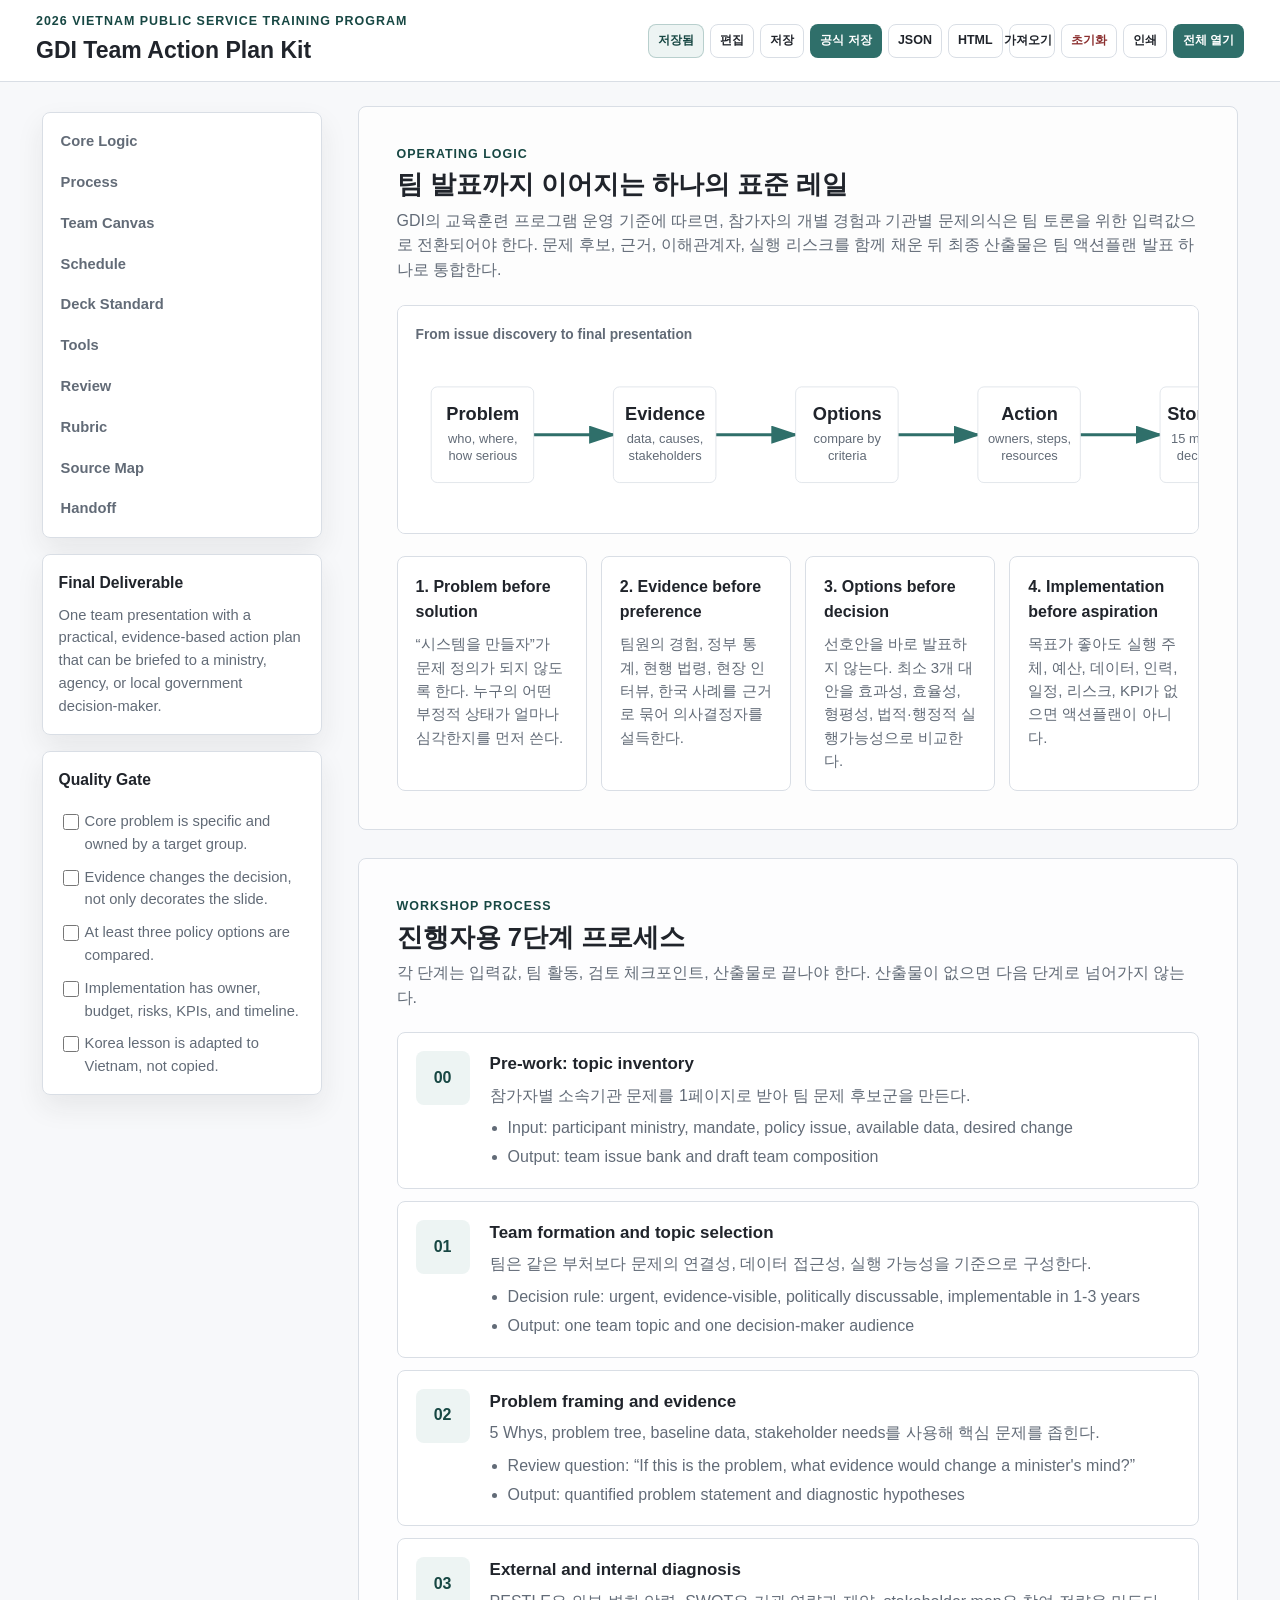
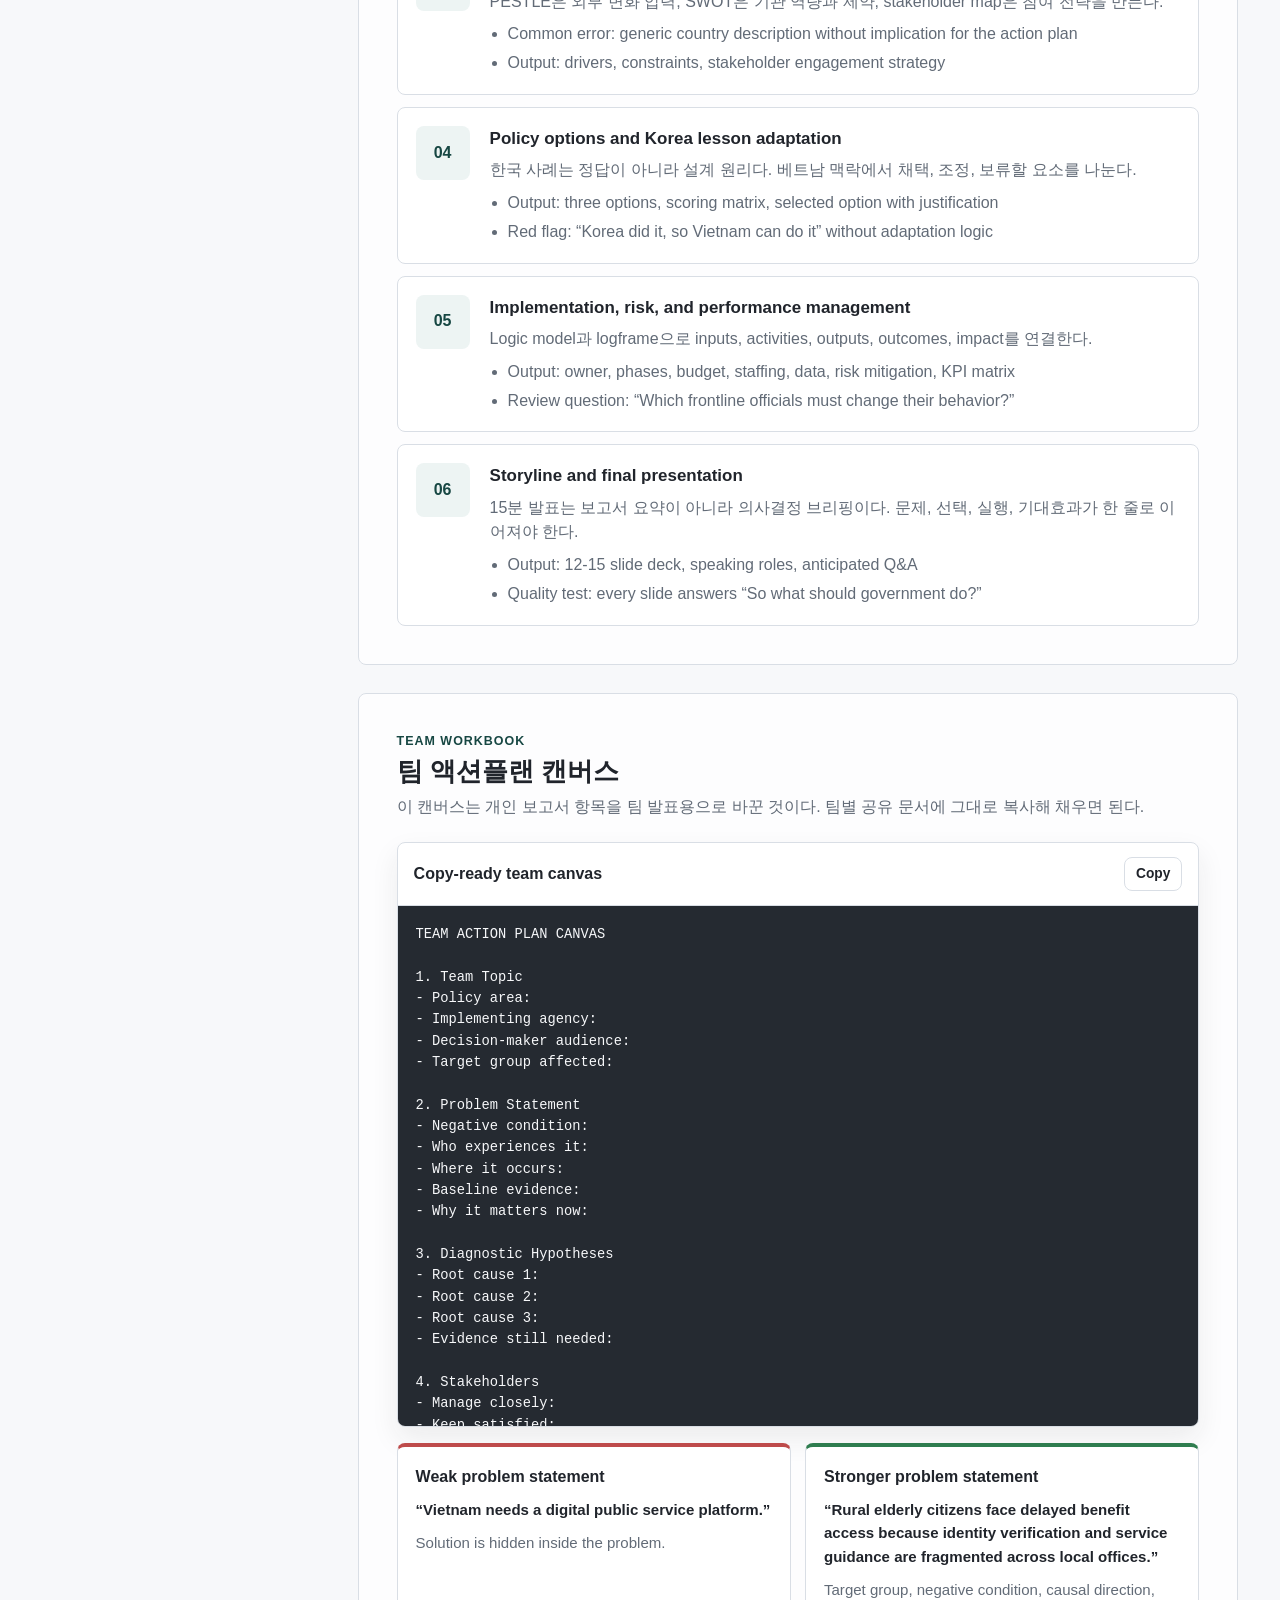
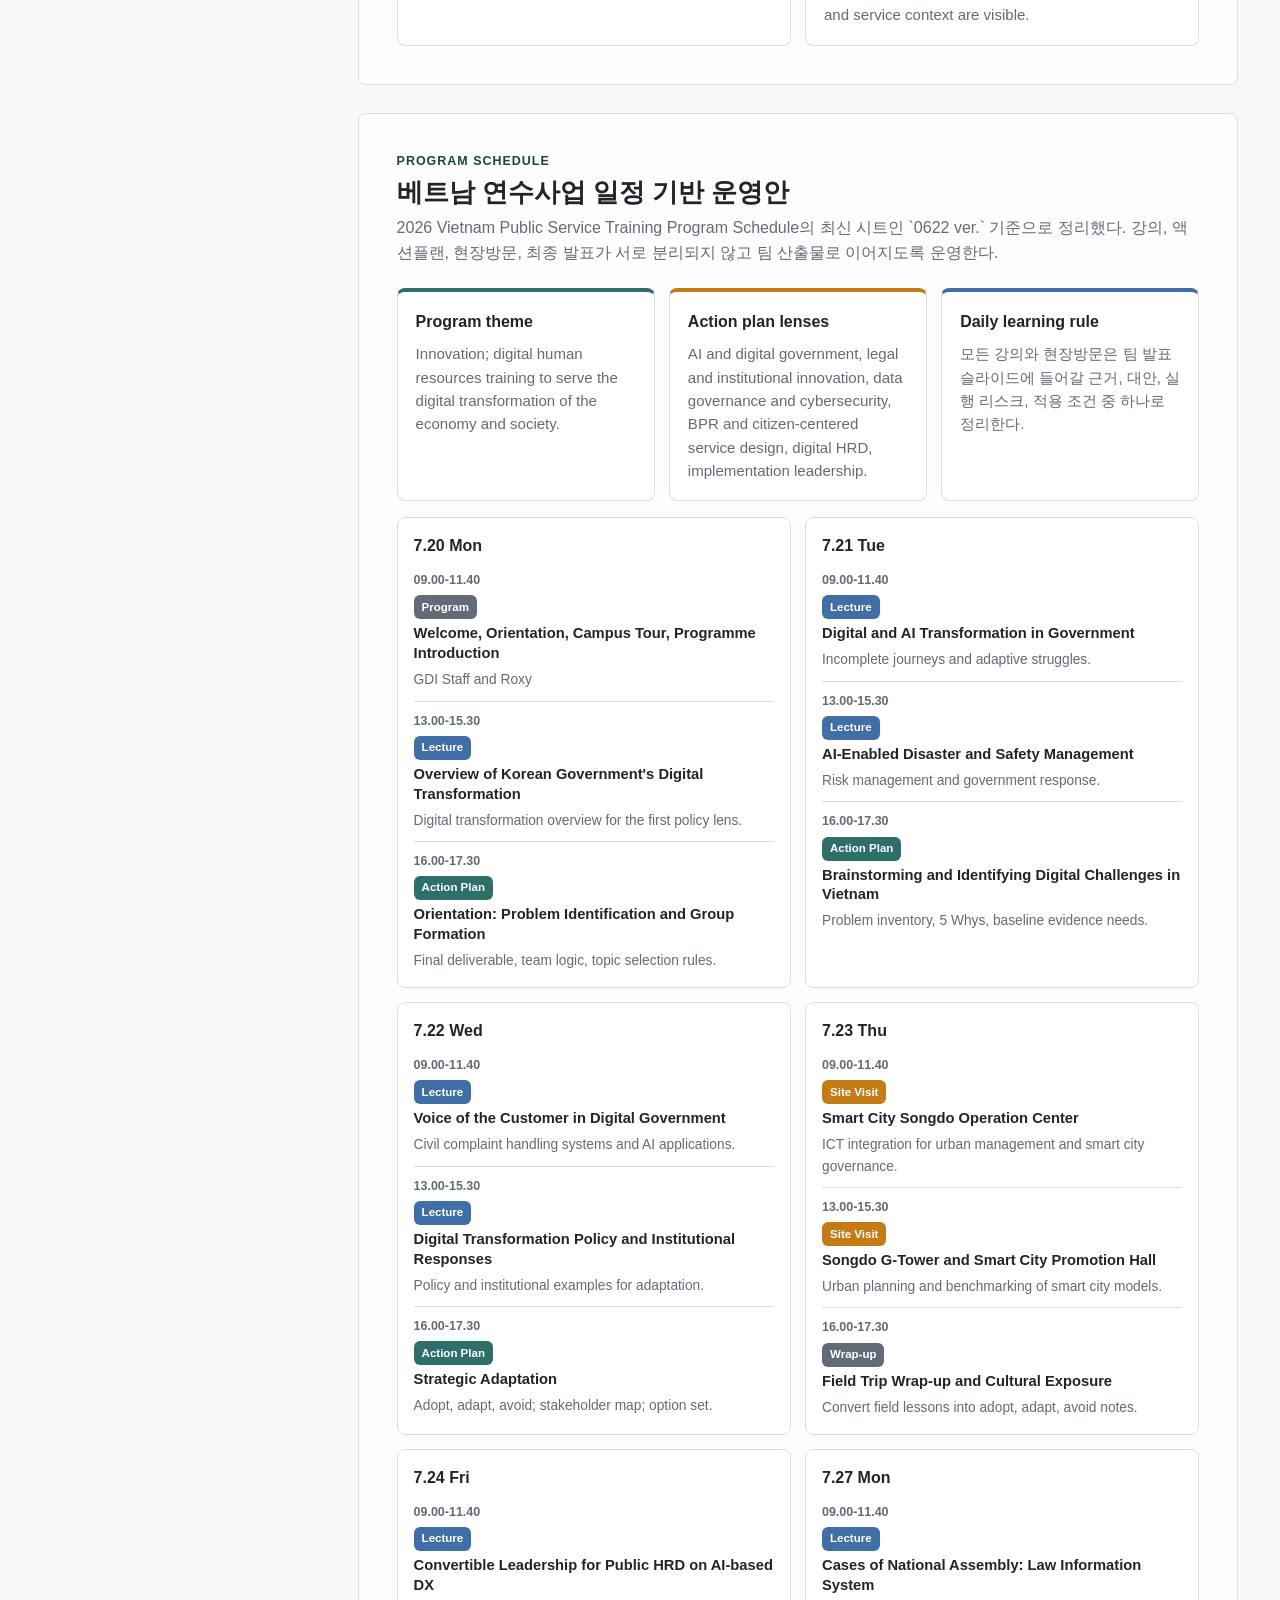
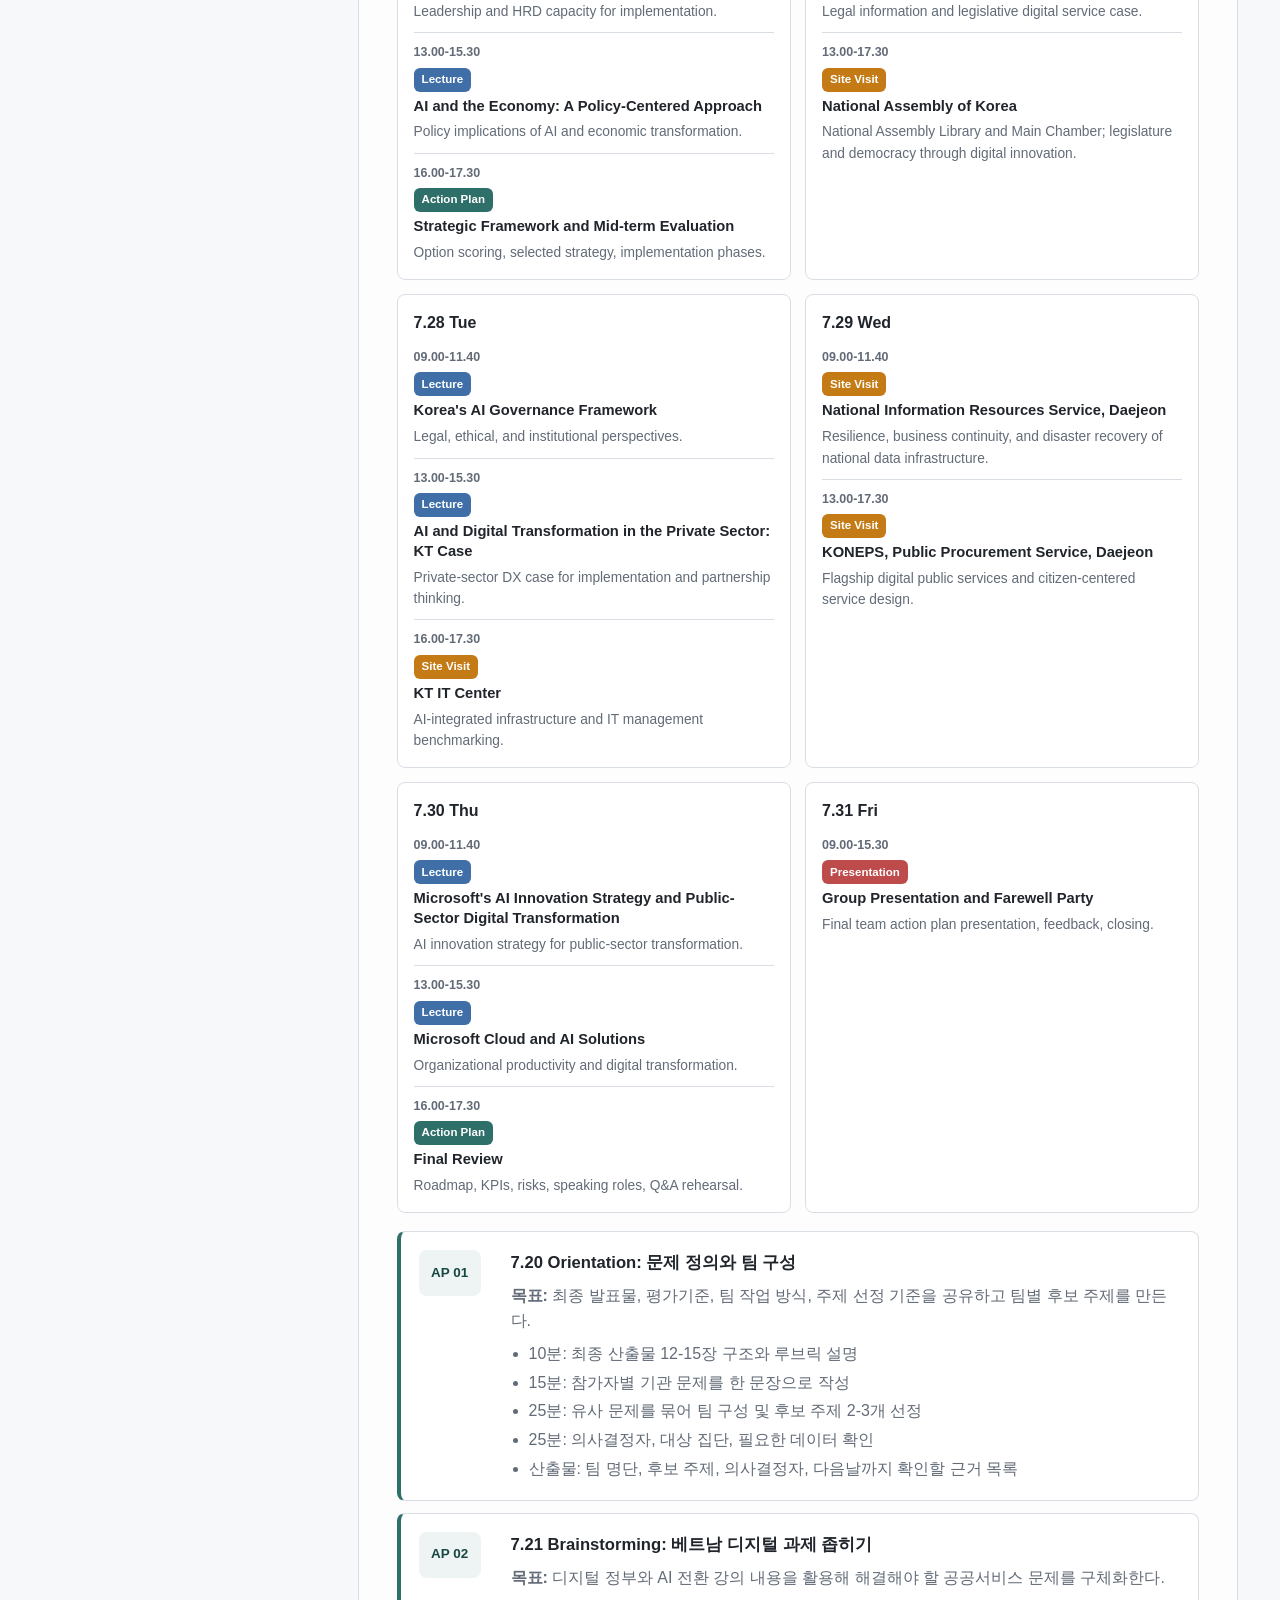
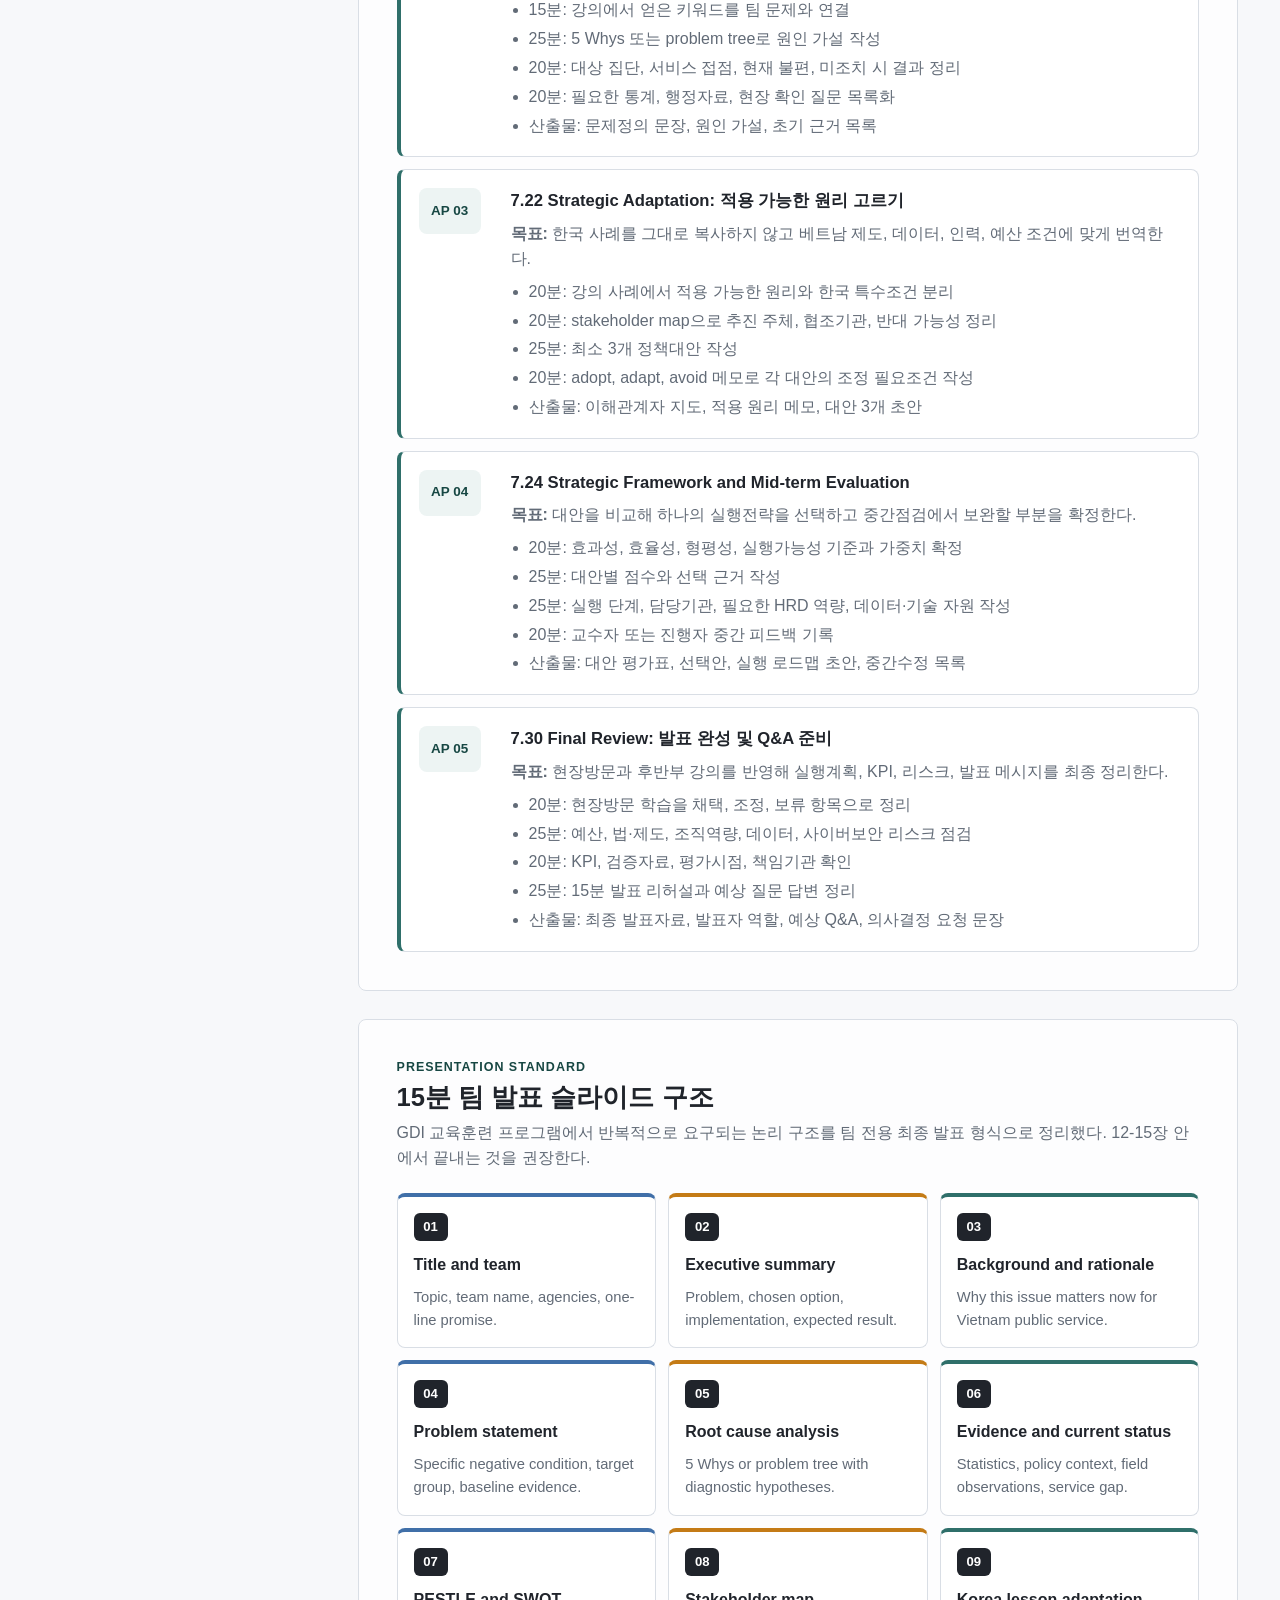
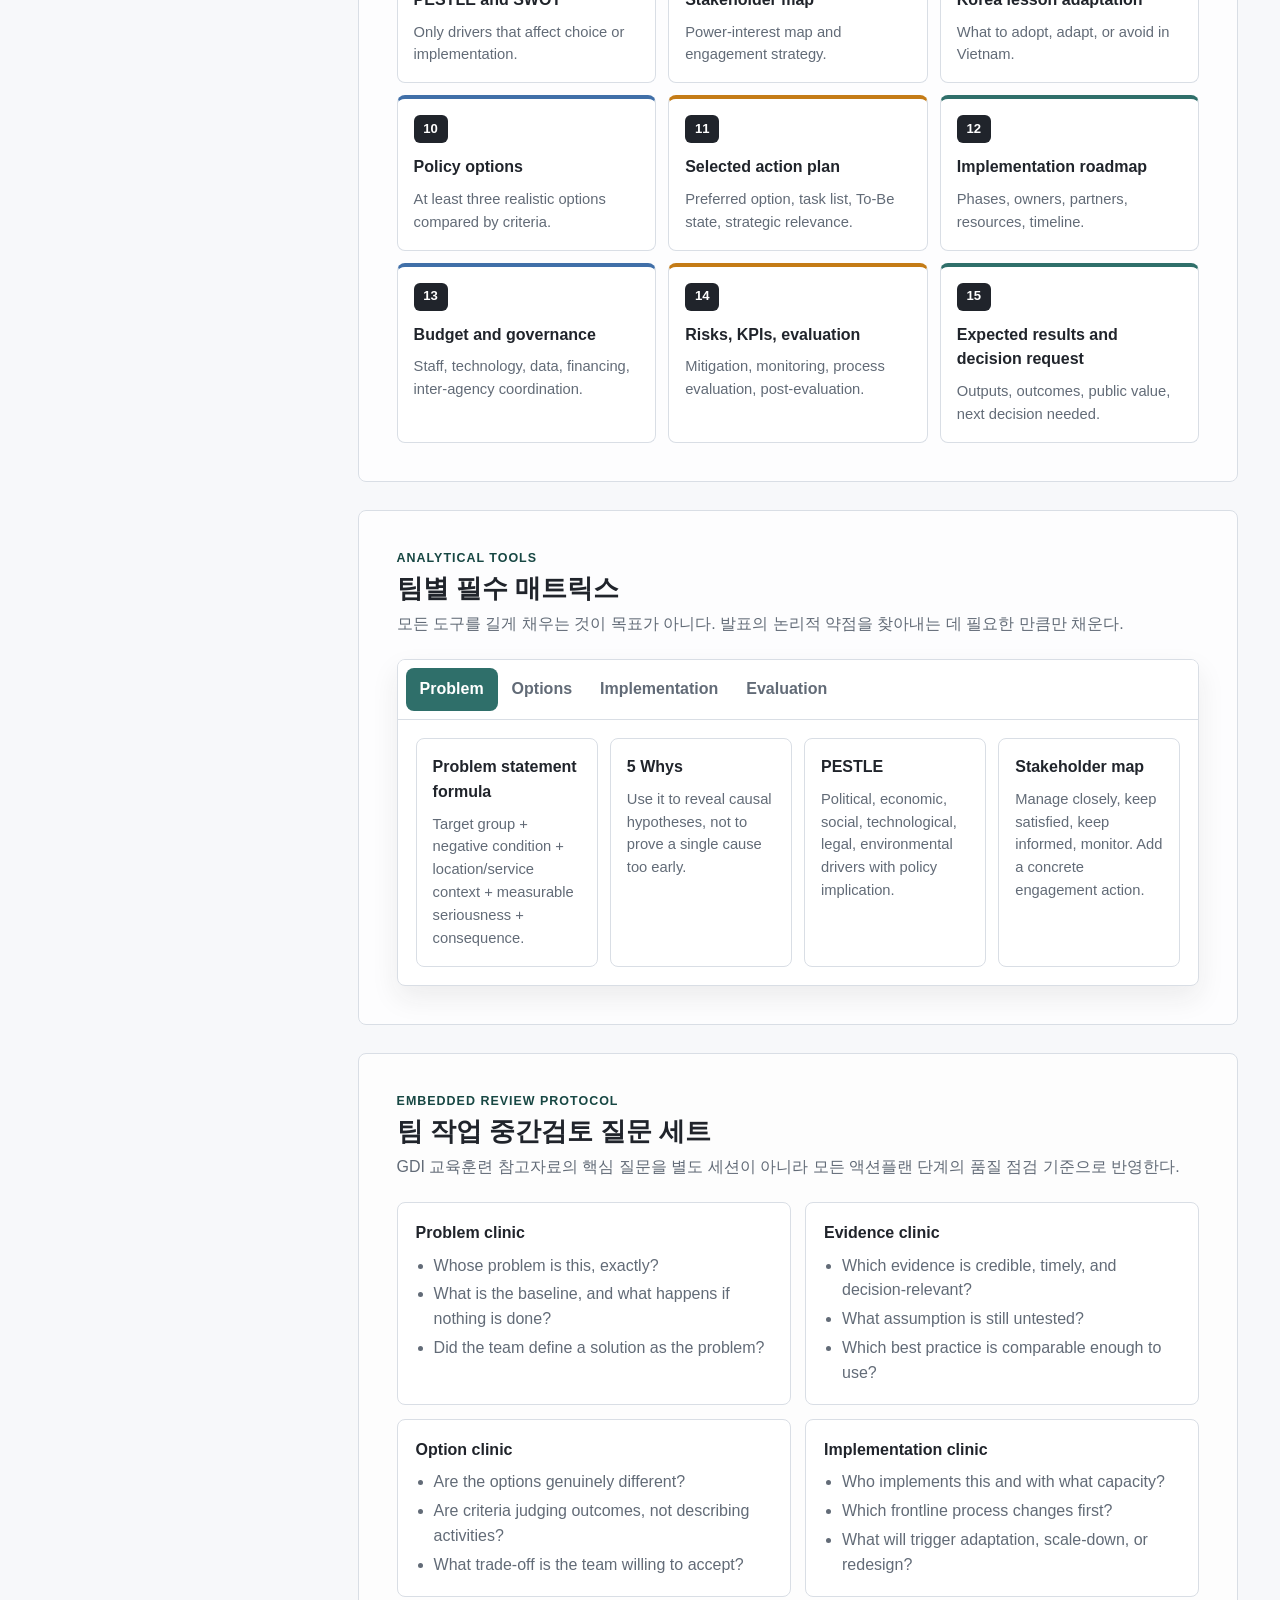
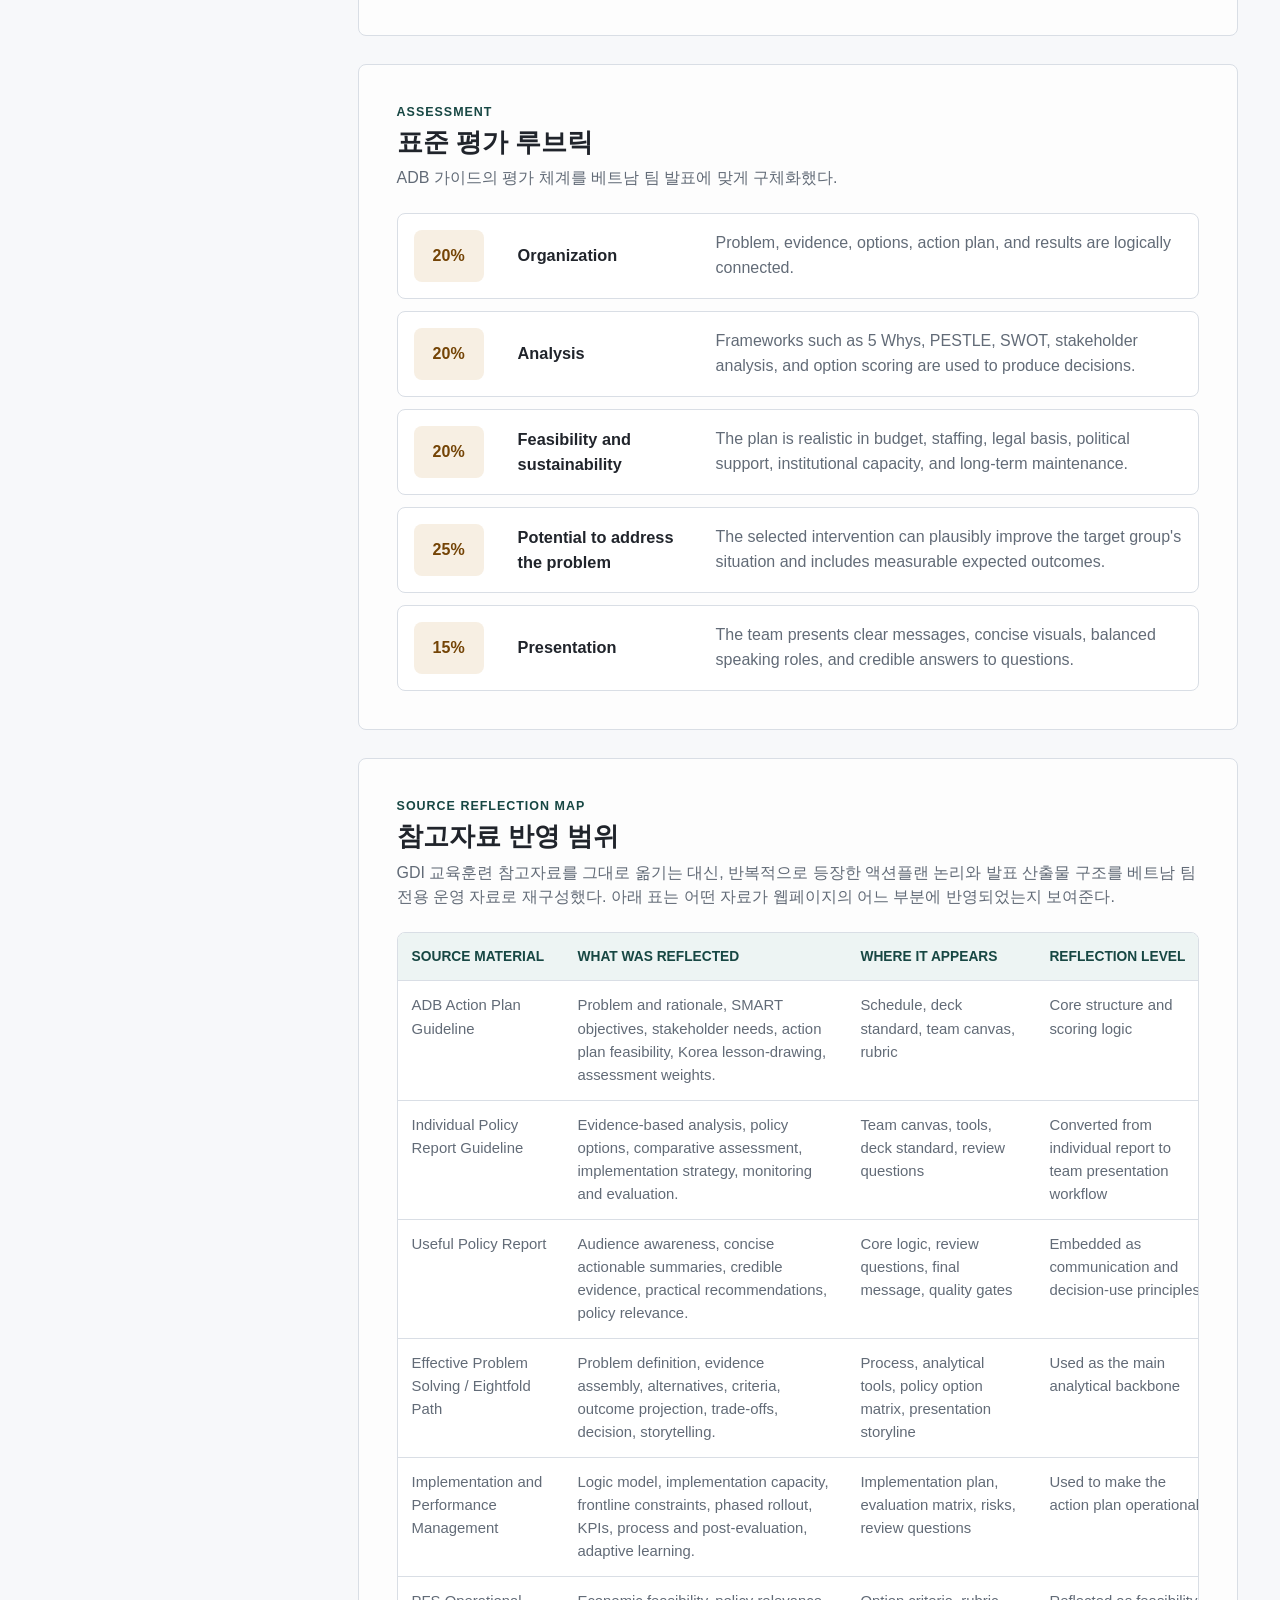
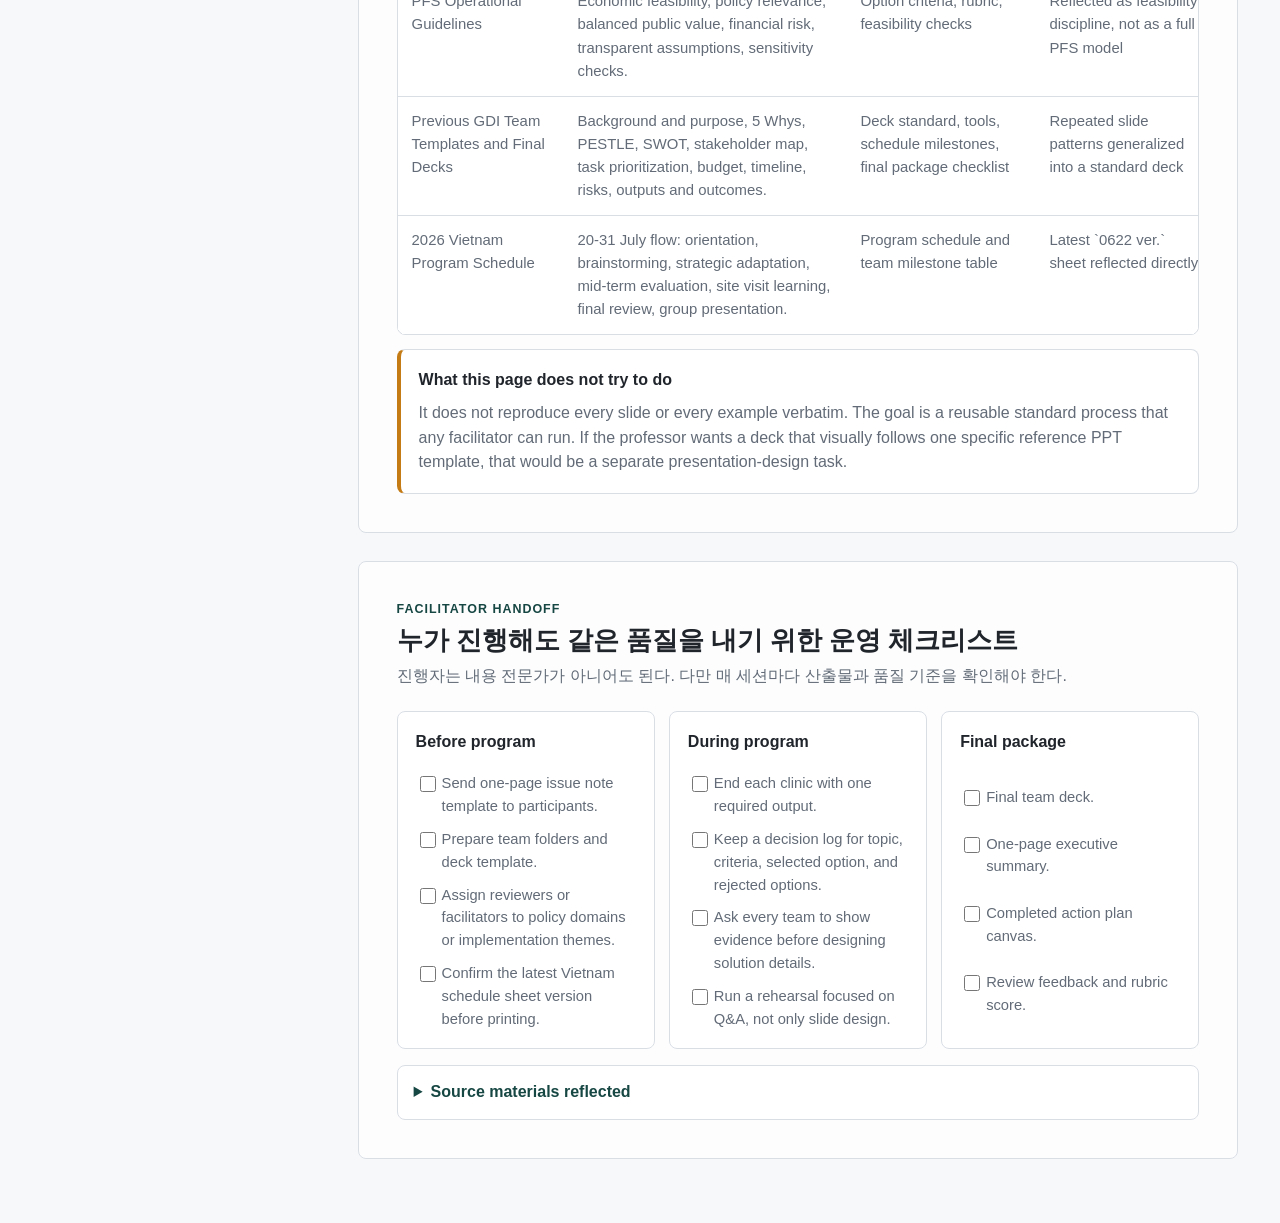
==== commit f017e1a5: "Update Vietnam action plan schedule and session guide" ====
--- a/index.html
+++ b/index.html
@@ -1,48 +1 @@
-<!doctype html>
-<html lang="ko">
-  <head>
-    <meta charset="utf-8" />
-    <meta name="viewport" content="width=device-width, initial-scale=1" />
-    <title>2026 Vietnam Public Service Training Program | Team Action Plan Standard</title>
-    <style>
-      body { margin: 0; font-family: "Segoe UI", "Apple SD Gothic Neo", "Malgun Gothic", Arial, sans-serif; background: #f7f8fa; color: #20242b; }
-      .loading { min-height: 100vh; display: grid; place-items: center; text-align: center; padding: 24px; }
-      .loading strong { display: block; margin-bottom: 8px; }
-    </style>
-  </head>
-  <body>
-    <div class="loading"><div><strong>Loading action plan...</strong><span>Please wait a moment.</span></div></div>
-    <script>
-      (async function loadEditableActionPlan() {
-        const source = "https://raw.githubusercontent.com/ryusoeun/vietnam-action-plan/b01b69f17b59d2a84921dd7e69f4e8e93b6dd837/index.html";
-        const version = "20260622-autosave-github";
-        try {
-          let html = await fetch(source, { cache: "no-store" }).then((response) => {
-            if (!response.ok) throw new Error("Could not load source page");
-            return response.text();
-          });
-          html = html.replace("</head>", `<link rel="stylesheet" href="styles.css?v=${version}" /></head>`);
-          if (!html.includes("data-autosave-status")) {
-            html = html.replace(
-              '<div class="top-actions">',
-              '<div class="top-actions"><span class="autosave-status" data-autosave-status>Saved locally</span>',
-            );
-          }
-          if (!html.includes("data-save-github")) {
-            html = html.replace(
-              '<button class="ghost-button" type="button" data-save-edits>Save</button>',
-              '<button class="ghost-button" type="button" data-save-edits>Save</button><button class="primary-button" type="button" data-save-github>Save to GitHub</button>',
-            );
-          }
-          html = html.replace(/\s*<script>[\s\S]*?<\/script>\s*<\/body>/, `\n<script src="script.js?v=${version}"><\/script>\n</body>`);
-          document.open();
-          document.write(html);
-          document.close();
-        } catch (error) {
-          document.body.innerHTML = '<div class="loading"><div><strong>Could not load the action plan.</strong><span>Please refresh the page.</span></div></div>';
-          console.error(error);
-        }
-      })();
-    </script>
-  </body>
-</html>
+<!doctype html><html lang='ko'><head><meta charset='utf-8'><meta name='viewport' content='width=device-width, initial-scale=1'><title>2026 Vietnam Public Service Training Program | Team Action Plan Standard</title><style>body{margin:0;font-family:system-ui,-apple-system,BlinkMacSystemFont,Arial,sans-serif;background:#f7f8fa;color:#20242b}.loading{min-height:100vh;display:grid;place-items:center;text-align:center;padding:24px}.loading strong{display:block;margin-bottom:8px}</style></head><body><div class='loading'><div><strong>Loading action plan...</strong><span>Please wait a moment.</span></div></div><script>(async()=>{const b64='H4sIAAAAAAACCtW9/XcbRZYw/Lv/ikLM7tiLJEvyRxzFNq/zAWQJJBubYZ/DcA4ldUlq3Oru6S75Y9icYxjDkyXZJezExAEnj9kJE5iTeV6TOIx5n8zzw/4p86PV/h/ec29VdVe3WrLkOJDlHGKpVV0ft27d73tr+gXDqfJVl5EGb1qzQ9Pwh1jUrs9kFp3M7BAh0w1GDfhAyHSTcUqqDer5jM9kWryWm8qQUf1HmzbZTGbJZMuu4/EMqTo2ZzafySybBm/MGGzJrLIcfskS0za5Sa2cX6UWmylGXXGTW2y2VChNkl+ZjNu0SS61KpZZJfPMgx7IgkdN27Tr5JLn1D3aJP9CFhhtkrkqNx2bXLKoTeY5tQ3qGdOjoj/[base64]/6Ti8gY0qjrGKjZrUq5t2mRRgMhVaXax7Tss2ymSJesMSVCOn1Naox6a9iA9rjs1zNdo0rdUybmlmntUdRt46n8mK73OuazEyf5a86vCGWSVvMkf99Aa16i1b/iAfznkmtcRHn9p+zmeeiaCDrc01GGBEmRTzE7i9zhLzapaznFspk4ZpGMwWi2tx7tjZIdN2WwKvYJ5lYtoN5plcayOQruX5sDTXMW3OPPyZRugYfy/PHbdCPfzZdXwTULxMfG5WF1dhStxxJTB/mzNtg62USQm/GqbvWnS1TGoWW4EH1DLrds7krOmXSZWJoQl5v+Vzs7aak6e1THyXVlmuwvgyg/URUqdumRSnXOyladohWE5MimcuNQzEDESoqkWb7nBx0l3JkrGlZcApd2Ukud2IcaWJiSyJ/inkT46LhgrDOHeaZVJ0V4jvWKYhsQH2JuzQ8Bw3VzMtDuehYrW8YZjFSAx4s8Qwl8o10/N5rtowLUOgomkLalSGj8NjkwWY8nhpaTn+dqMYw1xYY0GAHNHRN3/LymrV+eKUx5pZUsxPwdKL+RMTHmtGuLscgg47sBjnzMsByBGABTEwW2UVz1nuPDCxQxHSi5HEXAr5EzCLvgfNF6ZEa85WeI571PZrjtcsk5brMq9KfRbCI0eRyPo4tQ4Ug7+5ZQ/wBf5Vj8qkSIpkolQQ6IL4JFGnA/uwC2YbiGt0RW3QCfEyzIK2uOPTJZbzOeWtxExMGw9u3TOxB9cCXO7AeR2Jx8YTSDzprpCT4lkPcOu4/CIzauO1sQhzdZRFRB8/kSXFYjFLioVJwPPSlI7nHjXMll8m8ojFd3Kyx04uN0zOcCNZmdiOgHkKjPKmn/PpEvBMjcy8eGJ8fLww2bGa2glWY9pqcrI9rqR4cjJLiqWxLCmVYCVjkyNdh2zZ8MCIjTlVKdVKtc4xTzLGWNcxC1lyYkL8X8iPjcshXc9sUm81p+hvvt5wfJ7TSG3aRqcDvXPj8By41GM274Yf/[base64]/FQquFAimlRD2HQpZ5k+z4rRclXqGdmhfNVxV4U+kB3Kc1rx4Xen5VVZznY463Ks8YWRdJKUFH+6ULKVUMYXL4hvI/HJpiNCCNup5OKIEFHDBicB6wqpJPVECvdE9alTUDlZ6kE0URwxGOg/YteicxLNqtwAqTwbe1RzqlIwGJwsOS0u1LposHBT4xCIECBq0CjFhTZSSOXqJ6fCkxm96x4i7/UGIfRVbbDqosTEBrUNp1aL5t0Fi5VcZdEKG4w6wFnvRg2m3E6dIzxPg60KKfA7YKiYyeACK85K5l2cqSIWUpgM+eukTjpyeMIl0aRVIP7dmE6TmnZSNSh0pwAldUjwvVnyD1md0IrvrmfaVdO1BCuSD3/TYj5gtP5M7Zf2qOo0XeqZfrwhdxxL/[base64]/jqMU6MkJUpSoUGYgcdcRvnweDbBESKWUAxFsmgWUlKK00PqcbNqsQQPyw7lvVbFM6uSyYeNIvoXPYtopNbOUf34nNY1hn6siH3UtcnZJSSMLt2SxlhHz/goxvTxieq3MdaHYFIMJYnEeK7Wk/7Zd6l9RKllPBxLX7oEq2LZMdijHXwk9k7e554jCXz0apy9o1k8/lpM1OpNaGKW5w6CIjCpuzgtED9iK9UGM1qgXHomqx3lfI0ddr46VzXZZXSJimkYd4xnoveWavp+l9m9FJtntz1Gd0jPjso2bwjb7/DYSM++wGWS3tWAZyjxtvvUByUm2R0BeYB95WomD3EINfp+8UijRWIaBl1NU4iOnaBGo6VsgJJDU3fAoKs533K4f6gClNiYcEnSeOfzHPoOda0w6twye/Q/kRSxCpH/QD8aXQCTHKnDiyE7zkWOIL1XSae42WS5SMPrB+96uBCEhCp0CU7rRzG8KZsQXVGm/6Q5rpQ0c425K+q4xSyeHagzmWacTbUzTJVSjLMd68tbrMqV+NxpsNHphfaS0Ll6226T7yyZvsm7vBIjcdo78nx0eUtXBeJvMZ/ZnPaYY4zdhhioMdzufLLDupPQfcYmkt0ekTjqFs4UHbcfnhx/byCyCv7PbgaQ4mQX1eppiKPFarwrE+2lDguY2C3AoS6Gv57ndLIUt7CMp1H6Qaz+vVxeU+Ndz2rKhvXHlPOF8S6YkkS96P2uOnWig5bVibyKKosdKw7Yo2WSlxRX6TBiRXJnD9NeOsJOTA2MsNFoGF1wFOSZGI8jj/[base64]/8GyJgR5JLfWcO+5ASMcbR/RHpW9+70gdbvQt5p8cU7jNMUaPe2WLhgoGj1ll1CoLGqZVuWoUHoGQb0SWuWO2dJQ6R9CtBLoaUZwoJPna5OF2CU2m7xhCtyTY5CVSGunbNNG7r9796KERYTeh/e1o6tdYgjOXptJV/1K62tWhMiTCSHopZFOlnqw6WuKARpfoxad3p4LPPkbc4jyP00qKmqFYHWJqoZszJe5nHyziMU5SYzPRImFE4F1Bi5vQj8V48lSAZAhEsK9YqC6GPm1uiRd6Ab7DtJBYzTvUMymEZLAqZ8ZMhnstJv2/gwRFQa+RcBNul7DnpIq94RuJUKc070/kcDhmp0lI6jpcGt2CEaKGAx6d6MWnPzpx0fODI4kc0I/u8ulHm09xEQ20I1MJlb5nyFNxqk8xdTJteofJnPlCBE79PXcA769fdTx2FJ3tRCGhs5XSrBdhoGhKRGl3Va1Do+9wOg4uGeBiE7FVsXiFpHZbSIZKaeE+Wj9+qwmRmImzpqsdh4luiZDdtOD/2IhuV10QUzYmuw0d23bRX5UuMco7YTH+k5mmlPDTwzYVm+qgHpbYywMcDBB188wwea7pGIy8Y1BOc5a5xHLwMMZjwngwgIBB/QbrEtM9XtLjx3JOreYzjmbrlPUrNaq/iWgBbeF0Sl2tgPEjWquAEtk5VGeYT0rkdccaJ1LhJzMlymVa41L1DzX8zMG/7wX3PyftP33b/v0WyZHg7o32Z7dJsL0W3P2GBPc+z5yKhWbWzBWGFMqTErzEAMTdkxL1w2SXyUKnGFPsROe049nbizDVt9AqT/YhcZfcoX4ykLjbUuM+N221E4VEnKyWuKJiapeWIah2UgXVxpNziuPdYKNk976g0mOtyVhnTUnFj0DS/8cweMFGwp8lOOSLpDhZaPqEUZ9lo9e1p71DqBHQILKBN0UZDcI5FbvPqSB26v9pMsOkZFiPRi4WUA6AnhKh1N2jI2vIT68MwTt6EHI8DJlys3oKn0pCmytGr8VidY+mMIuOknE/hCQk1qOZhETncTX/qD2lQ/7EZAR4LROuGwxjkhimEoVBpzI7yTA9QffQKNRq2tE6eiaLdUY6hi/FcqI67FNpRk/uMV5tpHei4jL11KmTUvoSrZMIqMfXFwp/F4+uL4aEILIpCxtBeJgliibZQYqAcASsLA2GlYl4NEJiwiE+SBg48Vk81CKO39kBcDR+aONOlv5eSnEn9vdiN83l8LejkwMAlf5jlW+bLtXpCJ/VCJSEHIUIcvgkNXEJ96TVXLM2JDRq8oLZhCRwKtT/dLxN6tF4yKKjrzTzpNDeia5ZHSvD5cjIutjM1ap80SqhMKQpBD2OR8VjdDFn2jBYmdAlRyhWkcxcSEy/hKEfGvxjJokkQBIwjKkBhZCRY09UdtAlYUIiCabAj8ocePiosvunAVtkirzc2qpFfX8mIzAkI34jZNowl9RnQqZd1UzGJWcGStufHnW1vhrF2VfPnu9M5H/d5NOjjWI4g1FtCjAdbaaKhGa0btFAKpskMhQzBIXtxNNZIZe2b3w7PQova31JdJe96ZlaGSLSE9Q37BjFY+7U6xabFTLw9KhocPQ+caLQsZrnoV3GUwm7d1o3eaNVmd1/9Di4dof02fnhMFgBDJYz/sf5i28eW5dYs+K1hTcupPQoAp1SOiRaZp+GJYTs76wF23vB5r39vR3t8bTI/hOzgHczmEDi8pkMdV3LrOIxG33fD2cnjqxYsCppIfAWJ9XXskks9TEVCBC9o8Aa7F7d39s5uH3z6WGL/GM2uLMX/M/148AstuJS25gNtteDh7skuLW7v7eT7Fc70YIiMW9W0irteIe8I6JFFOiu+l3yrwxBYzHCeiZzidYZsemSWcd90umCTcOuFeOIIcQ0JQ2P1WYyL2LOQGb2DBjSLsDn6VGa3tL1nCrz/czsJfGha8MqtZeon5lFYncGv3RtqySbzOy8/NS1Kcg4mdmzrLqolT/p0hakI5gB/OnayGNQzCUzexn/dm+Gkktm9jL+7b4SwW2b1M3MzuNn8gZ1uzaXcl9m9jXxIdZwetSmOieS3FnHBmT/Oj5YzKiszmQMBuYVD73XmK8R3/dGiZhGaqtXTJta5Gz0w/RooxR71529aDPCYVdj8XXLJm8QkM6AQVUhL4MtmQazIfKB+swgMlbQBYbHG5STKrVJhRGUZplBuEMoiNGmz73VLKF1ZldXs8TxiOVUqUXq4GKym8zmxGBVE4O9mnSRefk4kx2VcOoDciTMJUyB4W9aZnUxhy16wDCl1T+1qAUa/quUd4JPUMgYzQ3z/cjoLMEj6HpOxWJNYvrEd1nVrJlVAiKZs2wzg1RWCSWcenXGCci8br6D8PYx0Dm5O1DuyK4zn/AGCwGbJbbDiWNbq0RKWrKBb5kGO9J4c5xYDKxDvOExRlzHMqurxHGFQkg9RoTOw4wjdX++6VqsGWJjg/oILS9LKi2jzniWeKa/6GfJ65fO+1mEJsQLg454pPFedzxGicV8H/LnfUIN6nKBxVI0FDCsOq6ZtqQONJ0eRVov2QKUm6JmGg4D0glyHaKzJrXHcVTjLYlku1i7VCn3ostAwLbriiG4iVcapdmD62ukvbN18PnW/o/Xg/trJLizG3yxG9xfa396kxxsbLY/2gzubJKDz7eCe2ukvX01uPMkeSSQpsS+E/Lq2fPw3v7jG8HW1wdfXW1vf0sObq63v97a/8te++63JPhyN9j8kOzv7QT31oJbN0j75k77m932d7tZEuzsgahz9wZ2sbPVfrRO9h/+9eDW5v6jJ/DK/u4aPGs/2Au2t4I7m8G1O8GdNQKrOfhku/31dnBnnQRb6wcbWyS4+3F7+5v9nf8Itp60v94iwfb6we3N9o1NWOfGE3KwsdW+di+fmL/omhx8td5+tJsl+395sv/9ThbAc7Cxu7+7tv9oPbh7I0uCa/cOvvhX0v7jg+DTewcfPmh/Az1+u/9/Nknw/Xrw5S5p/8c9EjzeCv7zYxJ8tBP8sNV+8ERNNtj4Ovh48+Dm9fbdLbkPEugw04NPHh9sfJc2v8ReSuFEfyKzByVO6BmFKYRS/CyTG5OIpaU9hpgbtX3Fc4DK+S0GemEVKPwqHKEasiGdv0yPRj0lhoAcR+Ddp52VmQyqjYWpAikVCxniORabyZjNelxmmtNYEc6IQOhCJomF0war+cmHeDK9RebheqgHh4WIJ29jCbgMDCwevIbGc/HEY7V/nslM4Yf/MZMZyxDHM7FyHChn6o23bJPDaeWes8iwv0znBODEUN4gxkzmjUK2QC4UspPkwsnsGPltBjMoZzKy5lpmdnoUmqYsYlQM2LHm0bRFT9dlv6BrZ4iYXjSKfCCMGjOZcbUaqHE0k2l51vCLCKiRlMVESylOTJBiYYK8Vpos9Jh42H7spGw/Ueir/eSYbH9ivK/2Uydk+5NTXdtPj9Y7YZXSKdhjycpMplTIkNWZzHgpQySwimMTGemBnskUS5MZ4q0gnsiNrNVqGsBFFT6YDfSYMhBYR2CgqSkcaGoiIyP97GrD8WYyTdMwQMVTbEEl9KJAD0LH9Ci0P7znYnHy8K7B6pSZXW44WbLcYB7L9t372FS/vTecZQLZv07LT+994D2a/Kk2aaw08C4pse1QQKq+B9gnUGfBsN7ymZ/tf4D+t8rndJE1HMtg3jHtFRz9n2avJiYH3quLQrg9FJKq6wG2SsrKpLLaf+/971PVMznzTHo8ewTk9icieoWB90iIAoeTpcLAW4Tqh58lPmduH8cpHKH/bfKYMDcc01kCNpfYJ3hy/NtULEg2OMA+zXPHOxzXw54H2KfiBFgdBui6/w0CY1WfezM96i/V41K5ELjjgrmm0cUdi0m5W3nXOhqjxahjOo2x2WKeSBGAVFgNzBBYAA5PR2Os4w139m9rW8G1LVBcPt4Cjal9/3r79/eCuzf+tnZnf2dNKUHB9kZwZxMf3NhEJXHj0/Zn6+2v7yjlibSvru8/fgDqWvDFbvuLe6T9wxq8tv0hCX734cHvtuDt4Isn7ftX2x9tkuDag/2dDw82tkDR/OYJaX/7JNheI8Hvd6G3Tk11VALjqUFUykdmEwkj12M15gmOnAqlg+trwVdCFUUdNAsAaf8Aqubj/UfrWXKwuY464MON9vaP+BVDhu7sHazvtP+ykwUo7T/+Mwk+etD+Gtcr1EnQ8doPfgi+2CWgw370YP/hDgDt7g1oE6zfa//+jgTwMwTJWJ5INqcgomxIXeARrG8fbO4FG1cRZXZu4jJQdz3YCNHj05uIF6D4fnKdjO3vbJH29TX50sGX3+4/ehKsf5+Fj8HWt+Lj5sbBZ/+KH9sPAXX+6y8HX/yrwiLUs/d31tqffhOsfy91+faP6/uPbzx7GI3nk+YpCSrqu6ZHexyx9p++A+MKYP9/Xgs21tufrSubQfCHJ8FDsHZsXg0+2smS9r/tgHlhHc0Me+3tb+Dvk2B7IxuZF9D6hb3d+gRg8N1uzIYQ3IHv6+1rV/sHSMxXGTNrpZuulP/g2Rqv3na8Rb/huCT0UqRYr4L7cPDATvTld+RE+9q3+4/WpZUpWN8LPr2Xaqna3/mQiLZg4wrNQ1lhPrq91f7sdpbsP1w7+GSbBA93Dz58cPDZAzjNn+5lIxMOot+Hd8A+FhmRdAvPrrZH7Wv3gjvX1ajw5jqYn8DIFTsvh9t1dJiGVV0OYR1RhEiKgSTZH4bwZWYLhQRepLnW9SNyyWO5ZQeqwnPHNavEtCHkDVl+58EQdERZ+cCUF3xyPfjk34RpT/IdIILFg3/fBJPk/TVBZb4KNtZxn2L2uf3HOyH72k7FfByyZaVaYixz9jwYicvERcCZLrW55sdogpOKs6yyeKO1K0voEjUtTPcTWpfBfNNjhrTGT49aZrfRLrY4DocuGGE7q1B7EU3ahkdrXPwCGoIMH0vvbXq0c0Upu9YnGTwSlhQHxBL0JUJIo6CiaMRHdBGJM13oaMiG76yR/Z3b8Afki4eb7UcgMER2YBLc2gEmijxEkVMSbH++/xfBbiTpjfjInXVlghYcBaSY9e+7cZRD0OisZJzEa0ERlpZXZzbX3Ggy1FNgEvrYwD1j+tWW71P8wQy5DCCWaZNiboysMgra9uEI5Si/noApOpxslnC2EdoyTCHuPKdIVRqY9Aiht+bRJrg7YN0stLJ0QacJ8nZj1c+GnjruMZYl4OgEj5I805q5g9iMGT4KZh89CL787mBjlxxsPA6uPdDIVfCfHx7cvX4U1BHOa6ICC8vkb2tb52uEN0wfnFPguZMzBUMc5eECybLTshTVCf2vzPulDx+Nl/+2dqcf1PlNi9rcrJnMCCECkUaIi4IwmbRuO1CQmDRWXYc3mM/85xaFxgZEoXMrnHngsYClYsg2fJFrNv2uWHTp3PzChXNAkILbe6ATtB+tHdy+SYKNDRTg5t++uIBUSzC24Naf2//rX8GJBfRq469xDGtSF3va2QtuPQA/Vfvu46fja2ecZtOxCfM8CJavM5t5ZpVUnZbNPXAM+1XPdEPnv9PiSIBkwBDQaUQ8ze/fDyoZHoQe+FlIrvA5hNNxP75QZtdpXaAWNOCsvvrcYtL4oMQo4Ra3jbinGd3MtDeni6mLIKNub7SvPdaE+zuoHoK0G3x1o/3HB0IHf7h98Ole+6NvSfv+N+07fw1u3QjWt8ANefC7O1kSfL0jdIlHu+1vNg82tknw5c3gk+uof3+02b569SgYFsoyGBMgV50lkNEHpLhJuWeuZInKi5UtRKyJiDiX2NYLsy4zg9QsWkeqKKBpmAaBEnF+6K3HaBTDISb/29qdEJ8jcAs/[base64]/sC4NQECsQB97tI2U58ubwcZfE2RLM3SR9t719h8fHGx8HtzZFSQMJaksARMT0iwU17PAPtvX14TZCKwfGNdxDzVpGbCyvaep4UdFu2IpV5wQEVIgNC9mIXiLLgIhgzgEjDoSCiKQsn/6+7leWKaCyDjzeZkwDIwQXVPbX2aeD2g37whpzm+gFKdHyDnPBr0GNffIKNBna+1BtRBMPhXHWewaqBSLlgn+v5vth+vdbDyIdKoFYOX+zlZwZ09DzoONP7f/9B1aI8MYqODL75Rhcefm/v99QvYf/k6h5sF1DDmCyPOtbUTU9S0IW4JwpuvCOvHocfDRA9ALMPJnBw0/N7YGtutEeSBJwKU2kmkuqXbLM9DKYxQq5jDBIjGKN8VUKaOm4+HRaWHfeN2LjJyGWUCYLqPNnAoXhjE7o7K7oSiUqgI0i3UxXXUMNrtwbu4NMndm4fzFN8mlC3NvkjNzb/5qbn5oqJgXCRgLoOUO5YgUuajHaHkoF1lqURfEIFR4fDZdC4afFrRQTEJrNRRVykNDpcihMq+UoaEceZMBv1mCeEfbEOl9QznydsMhbMVlHnbrE5OLpwxWyIlThZx6eHRa6ZhKhRPtVqFVk0KhfR+uWSoPDY3lydlI7XotVLuGcuQy3A2Jjn5SLMe/lxLfx+B76PXwuWlZqMziEsfzsLTQpz+UI2+gyECqluMzCyH3OmMu8Sk3fdAPwyemDWKGePCGY5vc8cpDQxN5tR/SqzCUk5/IXDn6fFr7fAY+n5Eea2Q/ImcZoXUJ3TNeKDoqYEFoJignABJPCZ7loaHJvJS3Lwh5ey4UAGHe8IutQpwZcSo+85bEEhYw21bETJPQJwC/[base64]/aDzOUMaauWJpDI5W/1+lnI6Gq1de0+gzCgATWt/GmE36rd8Tk2bVkwr+nWoWMgTEV//BvN9WmcAILhWC+qSwOHSNGWBpzQKdQczjsdQ6AR1BuImLaTcfsPEvT234godyRUZabAjrDw9isRwetT12CA8JJZ9eoiDQNabT2UhbzO62GkS6u5QVocFzWUEFLW6yUGWFIvyZZodZIkC+cijkNMhrmFG3Oy8dF8D6ERJKyLyGHV7WD6ZATeAZB1eEIDlglPXP48/MW8QGFxuedQiDCiqtUqqJjd/y2yf1GgV5EqLrsIhZTarmRwztXxwvQpiDVSaA8ot6acJjoOCXL1lGqjbQfRQzaN1mAtmZ3iO78tUC1RfmN8TujrXyxK7g6mJQDI0g8lk9GxsIpgovsJxHtKy3f9eDCqGhglGz1YQVXc1R1lMKbJoZGgJbu0EV0GhCW59LJ21qKvsbMr49mDjaj/R8gPdI63mhv6Ox1vBtW0SXNs6+HQPBNz3CpOlEiBP/r24YwNsSH98cPDF1ZRg9/0dCPDIxgRsFcfQ3vmu/QAcnyKEXSYLgAd6fQul3h/WwQAVBobsP9oWoe26ozTKKhBhIwI4R4ts17c3lk/[base64]//HrVBCJ8Cv/7VMGNERL10JopAFNGHELcQfL2z//0uVBjSUj/kaR0ksKX3UdEv5YinUiiyoyr0q0MFWWrg9z40Li28+CKVf57IlwogbKYCuxXmP4c19tMSDCxzNpYiH90TkZktnMwXCrliMT9ekMwn1lS/AEJONaTyYXtk8bNvMwtE3Sy5iGkdEt3P0Kbb8smC0/KyigQ3GTlvc88xWtJlLXuYdrE6wDzI3XgALjsrq7B7Xcw4vdZVHMN1TeTHDl2XvPghM3tBfEis6+ISnDq2DARIKkCvhmf+lz45Kw/hQoxc6Ys624WgqY6Vowir0SgRH2hQ/qiLn8TFn+hj8ULkVmHAqGgl1x9tZznU58+jnBUTsF5F9f+VNAAIoV/Lts0Kewq6FLLJEAYkLt3X3mm96ztQ7dCjViQLLfYcHLVDUFIhFIB97nwC8yDsIUJQfRvO26DXWIwz8r7T8my2KjRFVMxBdvW514JKFkdHvGM7dXPnc+dsQBWDnDV9Ci55nOs8rTG+Kq0syQVeRodG+BO+oNmEPea7ju2z5+JYnQbZx+eOF8ZcyDO1Ct/VDp9pUMtimJ5s2krE1ZesDmQYL5YlKjSjkjSUCaXyZzlYJfI2M57/g/UrB81aQtI80/K504Q8Rzvcj/SDdcZcMi0MOLPAXU+gqoEF2+iv+lClTB1UrZzIc3DE0hlXaA4GjIxJsZfl8fFj+Be1jsu8bIUCrfGRu0Wmv+fi7M2LqAmzqpk39UWhdSsrZp2VNZ+SoSanlC/eZ/xnOVJjZKHReg6OFF5nlZmdNzkjv4LPSWA3qcfJGTDKzDt23XCIzKwH0zVqNjEedWYBA4jqXhRE0/Iq1E7SdR+7RWNlpE39BIfq0OWKNb6aW3CWFc+KIHDJc5oOLuw1aln6wt/CRYL6GRp7K8yuNiCRGB44NX3JGG/wU8iHodD/tkfdXMtNrPYVk1kGWfBMl8gGOPMzLYujEe/ciuv4gvRE1NKx4Z4NUsN3RVwPsDeof9J58MBT8TNJg+PkFc98/pmWhCdWQb0Qav14cqQt7LXLZwn4cs7LSjRn/1nfD+0d2DtoHPoBoJO4YeF5EA1F4HODkXPCGFQmc5Jt5c4oW8mc63oOrTZSmJUWpOfDuZIdCsuSWU3oac8Zx3oFoosgU0A6eaBopNfUHFD6gqWHUIaTaXFkKm6ww2wkYoZ+luN24jmxcxx23ABAgDZvUinqzPk+a1as1TK5QJfJeTuSpeZR/osftjoaBONB/Barm1CfGJQwZdQL/QTUf1q+duIY+FrHakN7iL68zlYXzIoHtfURW6lpg0oD9eJPhYuGQitoUWVNp+rR6ipEQzqteiMERWQ//VkQc+q/h1UAN+OXPpCzVyP7ckgvOrAwSxhviEplneK7yzyovAUY6T83JL+LxmLayAwueeYS5YzMsyrEUpDXFwic1bi2jE1yPjYhZ/8ZT1cKl4tFBwBn5A3TBjnsJ+AGh53E1xfI+YUU0XnufE5Jzgy2s+ZRMOhUwwN2fkEXonXp8mc5ViefE5tA35RPp+yXQyeWdDRmyVnK3mdx/nuZ+aaFAU0QheubNviqwfFr2i109QhPkrRveUwWgHJqxFaDor8ovpnPATd4/eKb5y7NZ5WACVmmLU/gVS94vGLROh6n9LAGvx+318+Bq2OF50TZPoROvmFCFINT44INRD5YIgVIwYfFruXmJRU81IExd15jwaHsiGRTbKAiqMckOR8b3wjhQc5YTstQdjgVGBOzZF306tQ2f6vOnSv9U0ugBukO3+dQOxD+FVXAVSM/DjWa1FU1H2UByGRQ9j/9/RzxWAOyJKn1s5yu4k+gaE/0ZeyIAvbBzamH78cALnxdegNEkVeox5ah9P0l6vHVTg8YOr30MrD6gFlSY8yAOv5ZjB49Brbc26edcpd69yqB6qoDJ6yKCYFUh3m340P0Tr+IXV+emZ27RAZOj0ZnecxfGSvBgsEI19dkknLXjAy1yaL2RDncxngMT/vBkyw5+AxqaohAIVEAIbj7OQQztXe+C65BBsYfnuD469sytgkiiu6oOPiDjU0Z7wOx8SIZX76CaWVHTlwsFto/rJc76maKDA2orgIg+HoHANL+w7eYR/JnrJjyp4975WRgrkqZxCoPdNQcgOQS+Hb3GxU6dfdzBHf3fkuy363t4CM9H1hWd4n2jLR3PovDiZRyWB1FQLifQeKlYkSEye8+JMH9z9vXvoViM+vBlzdxEWEG/MHtjeDOXq/OQxCXRXjLnz4WnelTzaaMjYUt2h9ty/KxYiBILhTxL6T9p+/aX/8kWVJPeVRLgx/VIon5QMt6BubNm8H9tYP1PQKFbuAAQWb4VSwsP+ipjfoSdYcA6efOyzq2MkyJtD/ahewVSGe5vRWmp+9iKp4sc7sNhxbO7fpW+0fIi9EQFbDz4e7B7ZtHzKCSB0vGTMnE0y/+D0ZLfXQv+Op6+/fibIWlO2AVIlewD5wXHmHS3rwBuTx6yj6eT6jOtIe3I6zf6+e0CuKSODcRWILtz4PtGzIA8gFp/3D14N/3sqT9/+4ByfkRyldtkf2HOyKPGwK1+hgtOpZh2ShR3OjujfYfrodVo8QBIsH9q+0He/L04KUJfR1dCdptgRJIw7Jx8GSJuIjhv935HBv8fJZImp+0rALvRBEQTCXEJGqy/2i7/c3ukc5oSoWvZFqYHiCrRRBvb7U/W08v/oR1oWR8IAYX3r+7//A6aT+8Gtz68xEPqsRGSTXEfNV5TQcLCh1ieQef/gjhziJgUQT+9oH5yRIHkqn+cDO4vx4WwTrY/Bz6RV6cJe2dzTbwTFWmpZ9jNhFKDKrgGJyD7z8WAZj9k4U0F177u5sQFQr1YaB4lCxktilz6uXZVoGchw6kHdhEPXEiQqSj2FCBmGJ4FUsqF7d7FYPLn/uDOz74wR0nA7mLBmaoYSE6VT9uVyt1LwJ1o+obIhdZSrrBvc/3d9aD7Rv7D9WxaT/aDW6vA3tt/7DW/mFd8OCNYHvj6Y7ooUXyEiXxpHCOFfJ31oJ7nwOnEhPp49wImGAlru0bcMiBPePKFafoXwqWkc5Y7AxExN32tR/VyY7YILhpRT0Ujfr9119gFVe34frV4Ksb/Z9auGjg6iYcISkkhLXh5J6Rg5tPQAjZQUB15XmdLFWcOaEoHXweJqfHgrq/3oKu7z+WpzKr8OTqJqa5/3fhsRMDH9WxAtFtN+UwLv72utJ2wDoT3Ftr/7h+BLaqRd4DYoM6srMJdXYEA0Mda2cTc0l21YF4tH7w5b+hyShWOFHOrP3dTah5KuqOKv2yZ7R9n8dVmyo52LgdfCqoR2r1FZV9rqfm9HOyVKXIhxv/9RclOUDP9z/sOElZrFN1Z7f9EDQ4QOEQFkTQrz5OFcIQSN0f74RyKh4EACGIyMH3Hwd316UKfbiWKdehl4yAaR3cuorlbJ7gClEmF+LvtcftR2t9wEfnqLqNQ006/EZQctrOqoH+6e/n4lotFq14+GcpPP/85RfwtqxnnfOmWQGjK7lSEt/EvnVJf5EmmdR0N8iK6HoVjOKjO5sgKm9/qE7Flzf3H0NiGRYV+fgJSug4hFIk4cI2EJL0HQcGCbfBpCS9RcYj4P5yUKjguYsFIqDUwzrZ/[base64]/HFdrw5EC8LEYweMyHUh4iHDGl2N0gA5/UBu5VSA7PCuWkIwgVotdRiY3yLwYYv1jQAR+rbaeGTdwL5zFqIUKENfDUtXCQUaguphhkCjrFnFcBgLGihIp0xUuFwNH0Fwlet0wWnNxpJk52Vm2EWSUes9gSHeyYFnVCmij04QmPZTglWcFMXSWhInKyURJxVr/Gru8pxGgo1qzQkoWoKnwqzicUAYlKYKiCIFDiy65iVCXibE6WFak6jmeY9qAnpKgT0sv6TX0srqpPu7NvaCXbmmEdEqzFisUQojeApvg8Fz0YZEYTMX4XY1e+DNhT9XpFXY6QknQWuNNrckCxhBWtsIcoptN9ZoPKfOLW02cr9M0BS8GCKkTerppedAv9ehugyZL2/XtgtPzjn7sV3ZKJ0+3P4C4INILu7YHBUpbDUkLWLtGK4ofF6pWMDoZrFPaw6v/GX8EcAXrUzv+FtkJWa//bju7mun/94MMn7ftyoN2BJTe4aV0WtIKP3YtuqYvm1bV0UKW50+kcQVZeX9tXqa2wR9mbinSeyXCvxaLpYTwC8Hztvq+0YluDj1Ojlh8bSNJv7RqkZzRQnC1nEjT1mQ0bURW4lSsiUj1ql/VEDSzHRkwfb3hfYtpcRDU3eXs1fNZ2sYeNBvAnTaXoVesgWRQ7quIMIT8ti6ZbYfAAx+qgvZQi7JKXsL4MFk5KloF5iTQZ9Vuifpa8zg3DBV/CQsBAYRWbTdGou67msHUKWbjHot7ysf4ad4jHlhi1VFWbSDoW97xyB/jPEtTQhtAVMKqh8M0dhzDqWavHPnUhx/aYelj0KhvmdmSxZgg8CTm6aGDJiGh7yfQcTPCE2EspDaNm4HYkjxz7itIk4/SlxavMZclirMac/K4qzIVSQp7MGQahgFBVD9LANeFaCIQDLinVbNPnSe99vkPi2et848Xdyx51hYxc5WkHHVulgpEDu0/7BX7z0n/A12bPRPfDNXq1exsL8R3WStX367Pd6T7bnenebno0fX3wRheYTPOKY6x2h9Y0N2bPocJoLjEbr5zhBj4dK/xd+Lnbh9Fu8Na6NqsQSb0avlmcOI5+sX7d8faZKKpXY9Q3RSW8sKfSccAkWdQvbaDicQw0Hyvndxx9T492Qafp0dTz+uwITVJ4ei7pzQL1Fw879XN+7rx/WCNU4w/tqSpt2cw9tMOLoJmTUYx4tcWtpj3bq7wJ8iaD5I+fmEABHEnxUKQ9whHBnkvPrOexZ9bz+PH1/Pwcal01eS4PtLg14AJbYtZhJ+Ysq5m2vMaqd8vztgGSqeMd1jBWanYez+Ph1MVvNYVcMYpFZn/ys4uXjEVSxel4ld6kge4YuHh4ZUP4JpRYV/dDCHus8izF8gWffmxpQQtfOxuVzvJlZooYXxZyfZ9V+bGMiua68L2LwvUAGqm8wQFLlWlq7tMPKqoih29dwGqxIkhJNxrGyib//ATq6NZJDyM9nrF58lyzwgyDGTKuBPLzuFN1rO53A4i0BRF3oy5vFFEEwTpc3difXxoyAx5ti7ABMEXKG75ETxgx9khc4bm+F3y8Gb/aQpo/Y7cUiCAo7Ok/[base64]/W/ZHMuP93wX5lMBD2ZYJt9UPjykpMzG2gbcIS2fPTugSiPAEUA654k6vMr/WGd2y7QZ3rVYw7ueewEP3lZeSvJ+y6hj8aLQEQSmQnFxWgXLHIVM9rD94B41WM6p1dQhQKRdNi1LFhCGSuAuf3YATXgqj3b2Ixe6OPniAIN5EU+xqrtzKIJFNy0pp59g0L4oInoYMAFshHtmHSqzR57wrLwswXCWbfR8e0zkXL/89EmI/TPIVsUzq8/af+dDAKeIUUljiZ9vBffWZLBelCKXygTnzp7GiGFRxBhYlXgreLgLtxVDiGWYrqDdlRMlJETJQ19cHZiFCWj1usa4ZxRr1YHkabRGpYWuAh3R0qK7VHwOY54UGc5GN9lpcQaCEIcOZI8RaX23MObFRj/T0xerHmx5c3psUOfSwvB5n/itagNYoiqvKdwP4o7K+P2MKt5ILNiJ1WDCdbegCJdwmIAkHzIn/6de/SuRxVAU1UsY+lJhstBgIicYb+RQ0SqmnXLPnLBLVigCI7y1l/gt13U8nk3UnFHUT8DNcuy60AOaUFSTRQX+jhtAE90BdMnhUJQVndGEGoYHpFYTinqAKKy1heEhUJ0V2YYo8teC+x7QmYQ+M+Rnmlr1S5/4Jm9FmeWmXbVaBvN1J2EYQqi467MATrEXcA65304CAhm1zHT3SRVqyJOmuABG3HJaNX28AqNFLSxba8FOGymXxxmhcBdeAsed8CJCf7BK730zJGGwzDWp+4yZkrDEkMuspiphvwFOwBT+pOtZUv8h7Yc3g631fq7L6Km2xbPvgs3/DekeEDRyfS24tp3tiDNu//57EfGb0NxEEMrtKNY5TEKPopDjjFHFI+PlFkTOBvPHH8hrxVNv3wAN8u4mkdcnBl/str+4J99GNvzVjwf/DqpmcH8N85O+2G1/ekMlGwEXRvDBDRy3rrY/hVxhzEm69QCyLp7qfo3IvJjc+3RrQxfzWBdTIljlJMa8QVHc7mpKRFckyH1vU1+hV3fru2gN966d51BGUVyf3r2thq89DJppNpkuFsFu1sCugDBQCNPqo5BXoTgFyMdoD+ryklLjY5HTWTL/xtzlBeJU3pflz1LuMY/JNbrfLRu7rThneHQZGSEN5U11OVu+18zUHTVZvEcTxsesgqx+DWGWCNmvVz9nHE9UdY+KgCk5RF7nm/ZuuvmsB/TB8LxkGi1qqerRlxkw+P62Qan/sjhpJD25sXjZrFKi0akaAbSjhGVU27IZv6QtFgbZfT4LOowxBq1jG7z4Fbh+7z3A8qzq0jIzgpUngMSdGIsUiwCZs2Y5y8e0Q2/5rNZK7E6vSc/J6x0JXaYeuvMjTi1QX8QpYfIDZlaEnDlSAqQBBFdadZpNZhsqjF1urR4+fAgWy7sikpDPyrt2pUCRJb+R98bWKWc99yW0kVI0zzRbtn6bRWgvavnadYb+MW1HGCgRXZDpWEuAp6PkHJCHmmMZ5BLljX7olxF6iCIVDA8IFODMEmpxCGqWtEzZZsLoXOU/EBHfysoicB5BAPTP8VY5Q1NL/pAZVRFXaCKKM3GYw4vNYzjvqzuUew3xli+2DERmUAz0oaB4UsXp9v7gZK2zJOQl7XJw/Q6K7vPV7gfvoFSRwhPZcyDYD+/FggBqrMZrgABsOS2uIsKVyUdcCBmL785Gl3mou5p6blhiiUJNj7oL90mWDhuE7r0llVy4LxZ3S2eZjioBj0LLcWzWpVfmo8LycFODYj29iYCq+Rzj4UnqpCkl8UB2mQQgL9TMitpwkKxh6wZkTNuxfVMWk6s2WHWxN/9XxtvwrApWn9WnKfvp1U0o6sGB0V81TB/oGboQwCJL4arJWgsql70yL5D1uLYFUMZp+ah0iGuHGVyTwaXPVKQ/nz1sJYk8N7fluY7Psn0YY7D+HSayuJ7peFBbUp4UZa5Q+SMhljvC+yqsN5Fu3X12ZxNCmqB44U1gTdNiPndsFnIrl1YXMX4TthAMKL130WVY0lVcf+5iDp+wyzOPWuZvhY3BAdeNnAPKK8e0g/HLFTsueOw+71IhN1Yk/9iyVglIMmXi6BeDVfTaT3pKkW6Obqp6FTqF86EoKRYoDWmcgqugT1kZgq0zl8PYVvzuNpVSGm0dQZWtJ6EHnOaxGyT9BmNw7ZA6heqO4/53JtVjneKtPuSiR2HBqNIlRjvMxHBJLTpYwB3hAlYaDvNFTLe3ChTccDqtO51WhfM8etFjyrTJsKCtwFzHk1/[base64]/5zZWLkOXPXr9P4KyUCTYWkc7kTTwPNw9+PCBrKrQJcAgrEKCFiis0QZmIihnsbMWJUCBTeezddK+sSVSoa7dg3Sm9v17MtCgfR8MR5EJCmthiICCqCSjqr0ny70NHk0gN6afG6NV067XRp9mNVB6XHXTYopxFfOlZqdNCIuSSTzITirOSoaMzpJ5BuzLZjk80yL/G+5SCREZPRA4MdOFk5GfHhV9DjrSJQ8OgDT01pDthgmCi+FwR+5+zseDJGg7dO14+vFHG7CU2AwHVAK/M1dZXFV79CWeceya6eGNt8QShF6xxJBpCGoPCSMwYEXtoAnVvuvpI/dZl+ZQdDnbQiPH06DLOTCQ0GpDOraFUxrIISR3mp5wM7gtfmQQvg4pKTRK+7ScuggnE+UaIlk3dJyoNGThNnxff+g/[base64]/Y51SpTz0ATia+6YgSz2+lUTK1KCuicqnNJTaTQYc7y8xqEuY0RF65fHYIzUwEeyAzxHCqLQBf/jct5q2KIhGON5zJiyFGTsn2aHDr3hx+jhrTFnd8usTmcWY9XnsHQ/dV85xYybvQkewJ1ERaZ6/DhbUz5IMhIrJmbV4mmSXBhnOydhtsaw7mkWvwppVbGssASghTSZfW4kfVlBkmf8MxWJfG8HMODCSqfd3kjVZlwVlkdpdXRIschyZhbbns0JVweaIBihh1uT4seFEmGW+15TusZeNQgJDpY+DPFY/a1UaZiG2AJy7l8N20DbaSB3jEhoWlgJalNoLMkHeGiHidNErYg/wypn1xy7bDh/NSUxjRfrFM7Qs39C8N7UvNrFcpcnHtYdUxmPY173NaZzmceewxRiVoD8KyUQRqVcSaRsRTsZJMdujd/PuOaQ9nsoheFuMEcG7BbDLvFH61qM/n6RIz5uBg2C3LOjU0VGvZgmqArLAAZ2JYOhxGcLvwmOQhj/uMQEwyozwSp8Kf8dReMH2ep4YxnDH9HBgxKhaDqRCybNqGs5zH+AiYj9Piw+FweTBSedgu8YzMqDd9xtV7wyNkZhZn1jm4x5rOEusc/0qWlMYLhZFTQ1f0BTOEhjjDw6GXBdPiyQzJAPSMjICCWSPDL8RP/QjxGG95NgwQ/[base64]/OZbBzmqQisDpdYmvp2KNLG4H0qeoSkehhLUSikHZtI4izUj3K8xH5JTgKQIzPx3at33z0cBPAaXxyRs4vvKJkR3eJ8kofnnGQnw0zcZi66CDkhGPdSsDPkMhkoSSBePKW/l8pB8S3RxbuZkZfTsV4W13iafn3G57hIxmHDGRQ4QAby8SxJPFS9C3Q/7Kwoppv2etfpzVnWcJKHjeRrjneOVhvDw0xIjBpSySdqb8/Jd8lMctRTseYAA7jkGYQqeKdbe0CT2C7rncRh5rvMslDugEOEFWpkJ1cIs3zW8bog2uk9qDcB/RInoc64PDJiRoIYkznPo6t5CEcY7g7aDOpA76AO9EulA/3y3czISL5J3eHhirOCsK04K3n8GQHRQTTF8MC0QjkQ1tsvEcXXs+Qf5y++mfcR6mZtdVhb10h0RMMxFPiT1Esnpe0b30q+l0o7dKiBGVx0KIiIXC2ZEdNyqeez4cMpCnY5Qv7lX0jmnXfVrh0B/hGKV5wVVFzYioblRN8RMkNOO47FqD0sn7yD7d9VSCNAQKqUVxuyg9hKBOJ1W0wn/CB1wHKoscBW+HDNtJiowCkKGsJadGpcsZyK5H+nLacy/A40QwYGLeXkRNOWZ5EZ8tblC/mqB96wixie9dblC8PQidbQMu1FXdcQzc+JczScoQLw0Crf8FiNzEDX4SM1fTJD1ORPddBrTLUyhuGFqLOqZVYXh6PvUszCBzBtjy05i9q0W56VOC7MBiH4NPXZ5PhbtglfhgEgMYitguNUgAxAfA7f8YZH8uJt8QJOgnFSMW24enWGZDLwCF/WsGeVMw1vZOOXFHVD+nCmQb0z0C82PjWkMEYSkgp36LB4MbEYkALsM5Zjs1ccD++b8yEpbbgKj+SK4GOS4wCA47xLyasRTxS7nfZ2N03y5XT5N5QidXEwpCcDjaBIzkAvJWTgTESZxMFK7Q5pwzuShyn+926WiEGASSHDjhGK7rywg7EkOs4kmGFH+/iohzZP8i3Jsai/aldJjG+JcqnzaK9AaqKfA7aCMU2W+LmHbUHYO97xveq70c7G31ZbF5F5NYrHfBdqb5EZiIMzOakxXm0kXgdiry/Qq2ZGJBTEaKqXvLMYyQXhERIdh204rlS9fkXKBDp5JmR0lLxCIYFLXpPMHWLaGDwkVkssx1lsuflILOjN+sVb/ki+ZtrG8LAvoTIzS14Qn/O+Vx15OYatwMUyaVtXaZmWIcpgA+6+xptWbOcQo/UNUx/OKekMGryJtAzkhK5nXRibYmJ4XC4Xb/YiQyhcymn5PiAZmUmHEF+12Dz4d/wRhKoQgdDjE2O9Og6lwRzfyFd9/3LLYr6UpLyWJQgxfMjLmYxIQ8Wv7UyEDglECEcQ9F3DGDlLvYvuVA0pCjCtdzxmzfwSF4sTRWnDYnadN0ZiEhA26cFl8Xc1b/ySIHVykae60czeUwrpGrJggJxkua5Fq+xtkzeGxaAJXBqRAkukDobUJTzi6aTn1CHQi5GZdJB1UKokzLBBCDRx8OJQi6bbG3Dx2YTQEo8BHAiz6GsccmLk7qCTOPfe9AuGU0VBDUyLs7+2f/GBmJDT4uIEXnkvIeGsgEX9H33HVuaFpJqvqQyaTOfSVSmUSUoNdd/LESTxuzD9iyHAOlLW7Cp57pyfvyi1thHRUjpqy6SUDZV6oFblBBkRvyoLsqZ5wA9XhHSoybzYuqvp2M+/70u7J0kqNXKVWTQ6ZklJzjND3bDi4Ci8faraAI2Dz7R4LTeFfcUNg8MZ6FkGXsCNGb+7Gnz6WBaKzaQyXAE2jVj32pnI/CK2B7Y/PD+p9F9q8R1ggtiyXBqslDsqp+QQZb6G1+CjhA2cj1H43gdQYDN7A0WXP141+WvSrp9qQZKG/F4an+YaSNqR5BkK7UbKHbPI7Mg2BncUuApUyhMwmgIuqdIGn1yHhCa5bX6ZXGZUxEsug3MdLmc42NjCqht3IdWJiDVC7BzL1cGNhxG7i8xGMP1wO7j1oL3+h2DrCYTRfHkzT7D68N51uLTiy51ge40c/O7PqpjHrRsYdPMIruNq3/hOQTbcCVg9dh5p5zEI+r0hmBUzy3PPbA4rahQSI/ztZfljGoKj6dERCx4AxSP5QASA4NYrQ6d4JPdH3nZ4cPtm+7tddcXrtTsKxpcg25G0H65Dlpu6XWMNM+fw8s8vb778a/vXNmRm+JCzslomvXb81/YrJpDAmGtHA/QL4XwjC3wHmiWxPHw5vk3RCZJLktgGZaX/8m3wyfWDLxJHKZJMEvyWuibot2SGvNfg3PXLo6PUNeU256tOcxR8XP7oLz7QfWJ59IZdST6FpldGpb7S8Q74voD/hESKUYxLUjxkDstFlOPkdck25GRe0uj0XIs3HE/GDZfJe6cZ9ZhHfvEBwunKe5IW/XNOQDM355q5XwnukikjkSvlisVcSZClK7gTkaCYMFLFYNzF0h4ipRBULqerKe/94gMJ7ysve6w2kwCQcBdeeQ/9BRI4VzRT5guJ3mPqC8pCid99ad+bmSHjhSJoCD1bjOnKUIIWdLE6JQlqJPASVIaWkeWf8zzHG37vDAZoimhUakS0zmJk+BcfpE/[base64]/FGt1sfyyvQPt2LkXWZJi3vqS7mSnCV1f73e+0/7hK43SC428EDlLY6zGCxujbkWCyPD+VPp/pYxbV7B9e/BUIYs9P1YE+3bsiX4us4+GT74MOdUBaK4n43pZCjeQUSMoTZDNUX2CBdKuS6Cgk/[base64]/5RGwKJItj+S0INs1nBtjThKu+v42VNnXhuyYz5IVu8QlAFSDAvsMbQ1JjHZJLVSO8TDLoSIf3iWPnyRmYlCCiWGAUK44yy8LYfhgqnyHl2Eu12iBgQbcL2l8GgEq/MSg6gUjox8iEhJrXqSP1e0gdj/c198i61k9Mh+gXpK++ug1Jfx+AFiLQId3qCnk/gBDMtzcgsAReBqptAN8eZktxn5dA85qQ4vHHvCi6lIdn/sv5dwrvavqP4PGRHhu37gtWnxQJTqU6bDQMiSQ+8apIJgPupzNy6AIzGq1owNiERU3cmdDwf6VffIJYZT7wUZCmrwZM/jL00GkF6YH77RtbRN3ljDlcaDrYvbq/twNV70IDSEbXPrXB4pvQV3iCFr01cEBDfy+E8sIpnQer633yHgP5ZVj3ccbEgg4ZpodcIPgRbl/[base64]/QXvAl2dWQFN3kfHqcpz5OVPwsxbEJ5anEweG0Eu1U2iSSMmZ/cqZ0b3FaQRVGrkRDiivaZwHBXpJ0mjSdFkcq2qi1iUvcYHw1s9QJXInHnx2KZn3FwulU0FnpJSBEcpw+PtIwVJ/ValTIzmmoPBGL/k1tQZTieCpq2DkLXAugTVI+kcEpOp/HC75Ack7GucYMU7G47c5z3GsyFavlHetcOoXmroKzNsssCYM90PKSDOE+NZSmS4unKeaADmPAcZgC4vapviPIQduRctCjPQK1E7+6ASFeoNDEQlGHJM9J2STMSW2h9zRGb/pxYYUYMD2qkr/gsygrMY3O09mh/x8C8iTTJzABAA==';const bin=atob(b64);const bytes=new Uint8Array(bin.length);for(let i=0;i<bin.length;i++){bytes[i]=bin.charCodeAt(i)}if(!('DecompressionStream'in window)){document.body.innerHTML='<div class=loading><div><strong>Browser update needed.</strong><span>Please use a recent Chrome, Edge, Safari, or Firefox browser.</span></div></div>';return}const stream=new Blob([bytes]).stream().pipeThrough(new DecompressionStream('gzip'));const html=await new Response(stream).text();document.open();document.write(html);document.close()})().catch((error)=>{document.body.innerHTML='<div class=loading><div><strong>Could not load the action plan.</strong><span>Please refresh the page.</span></div></div>';console.error(error)});</script></body></html>
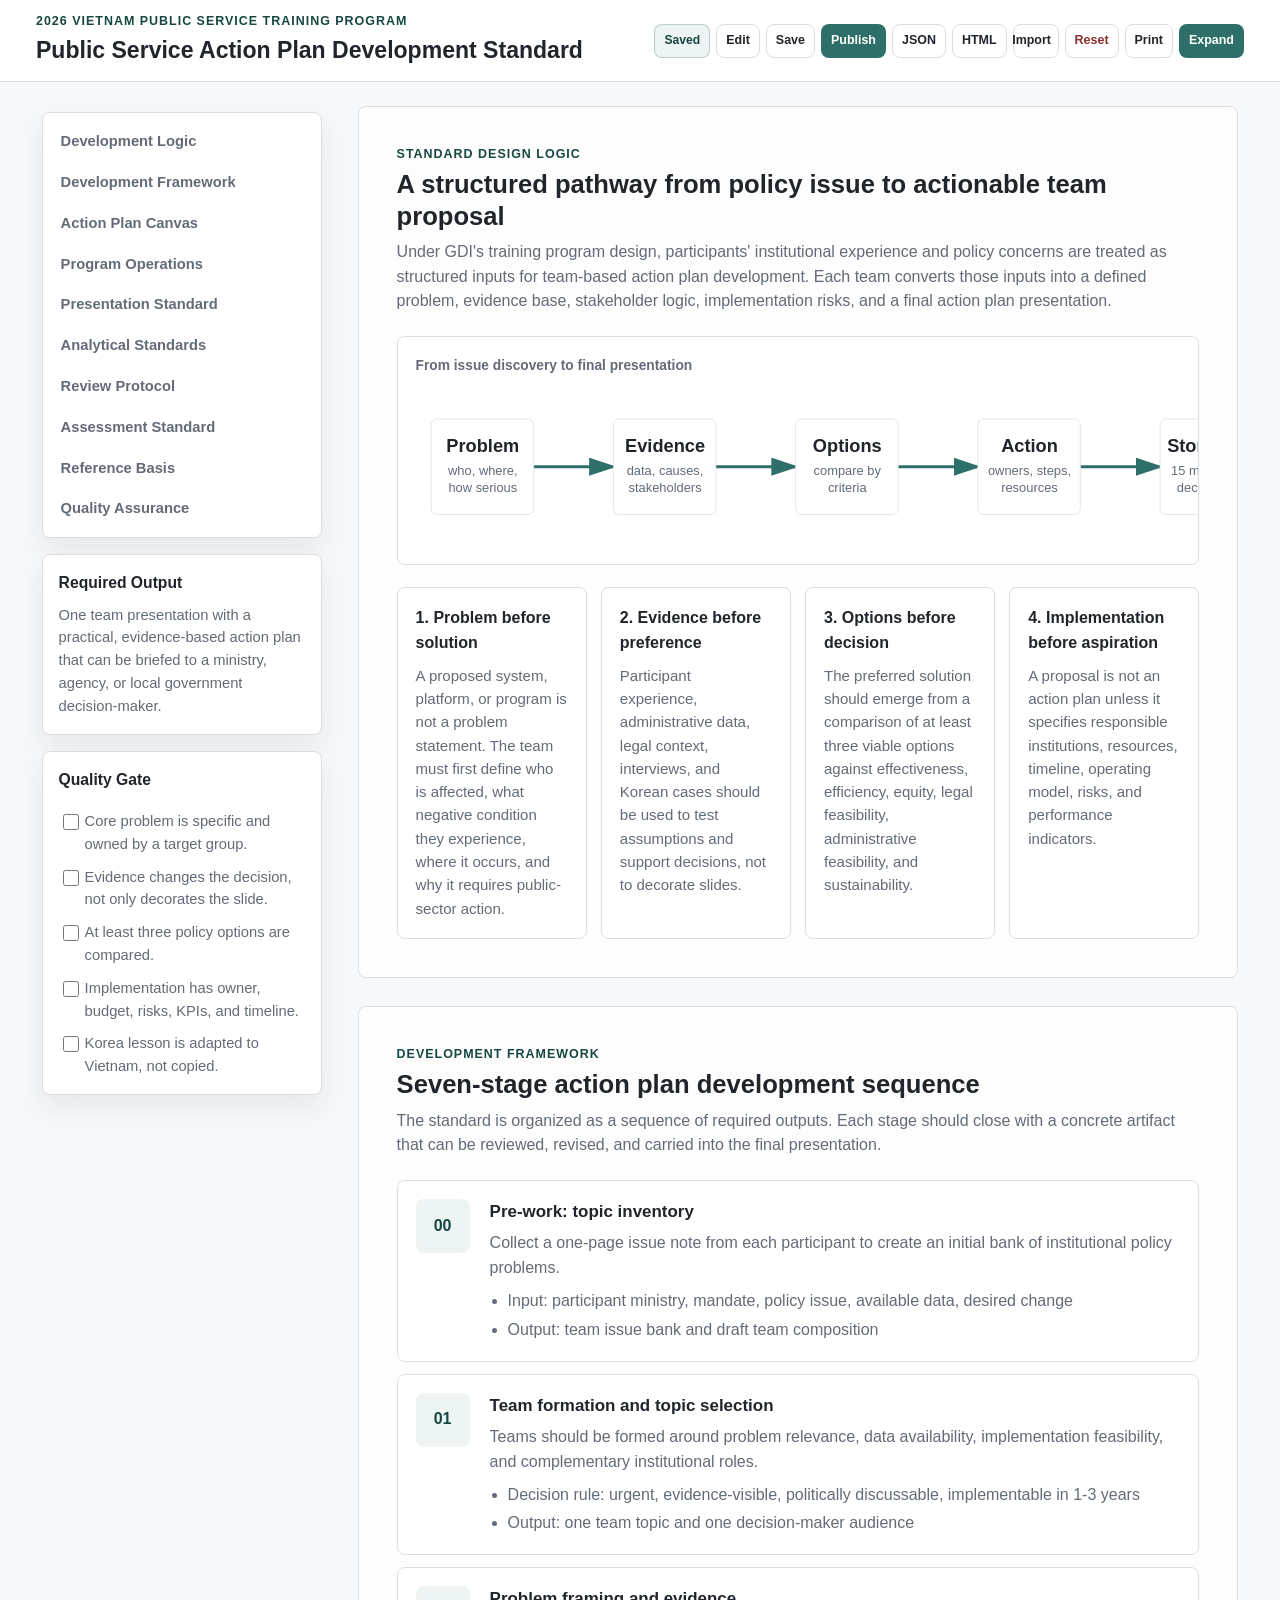
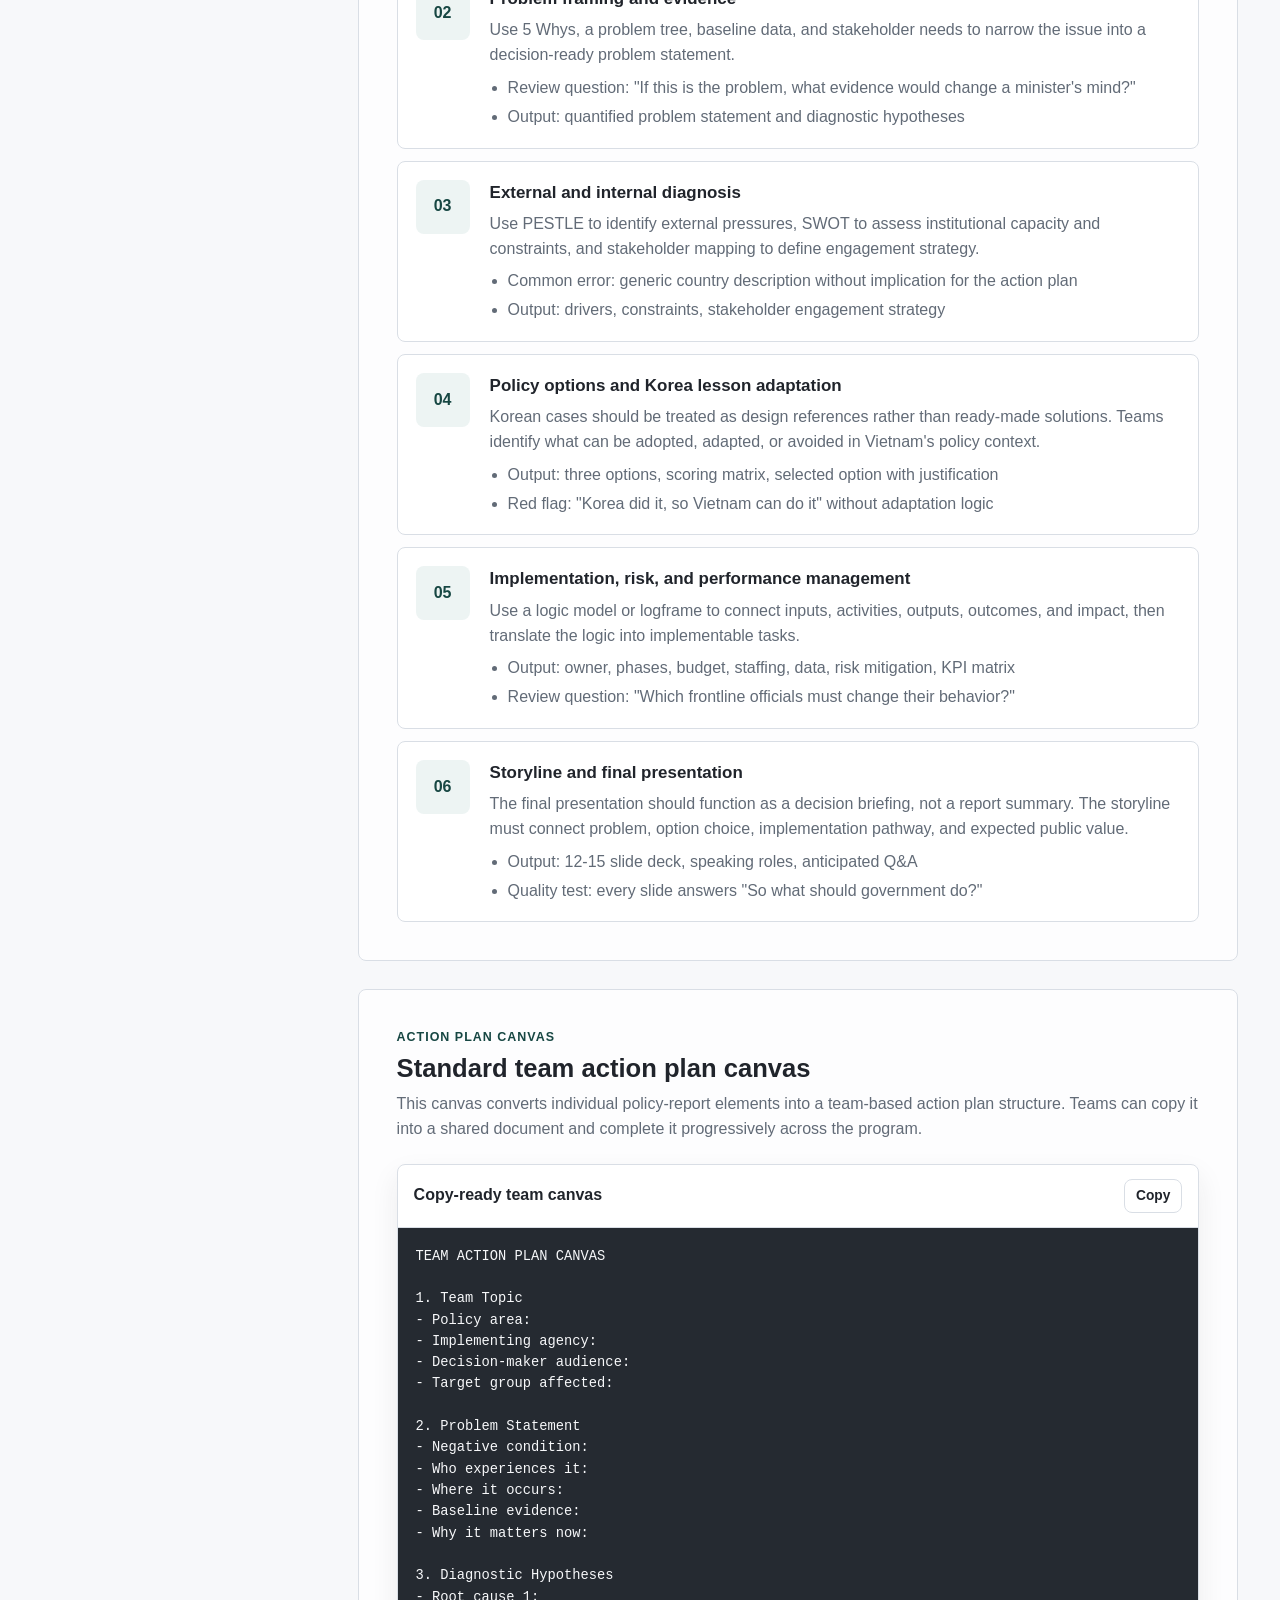
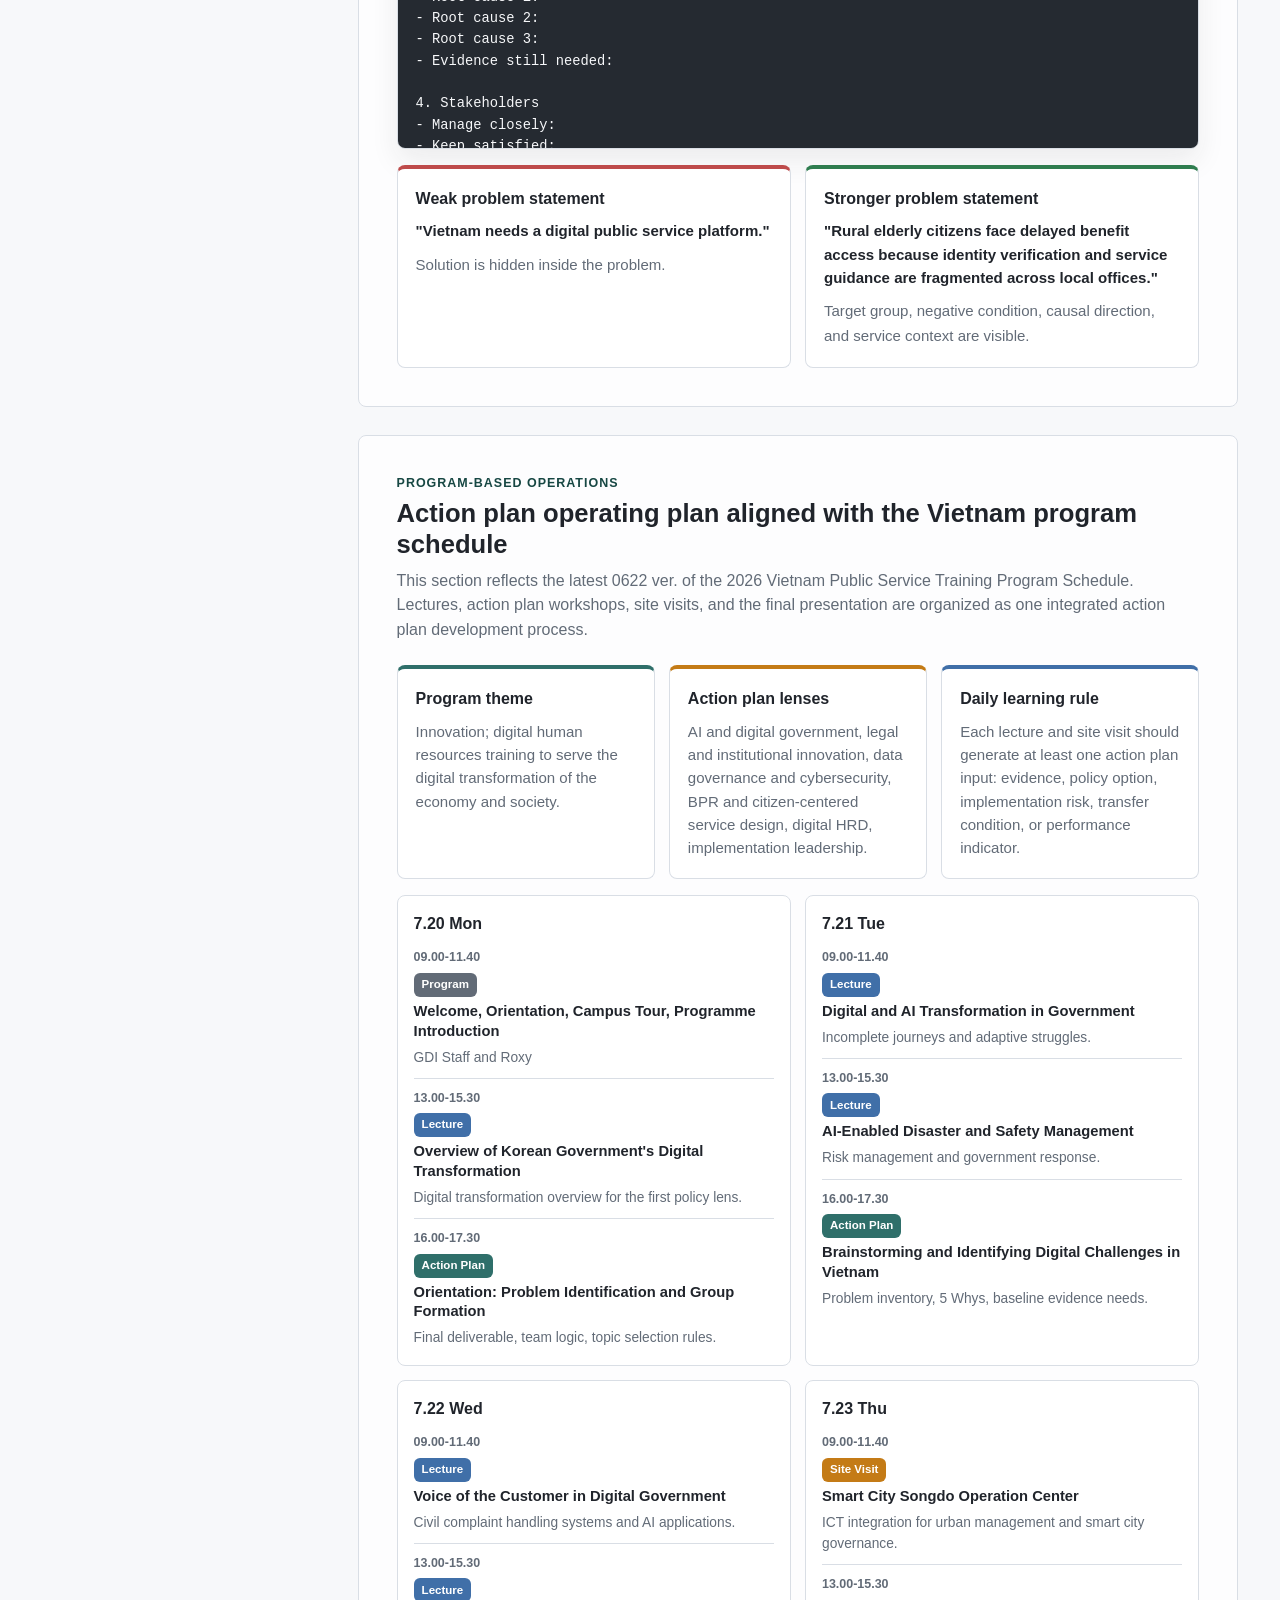
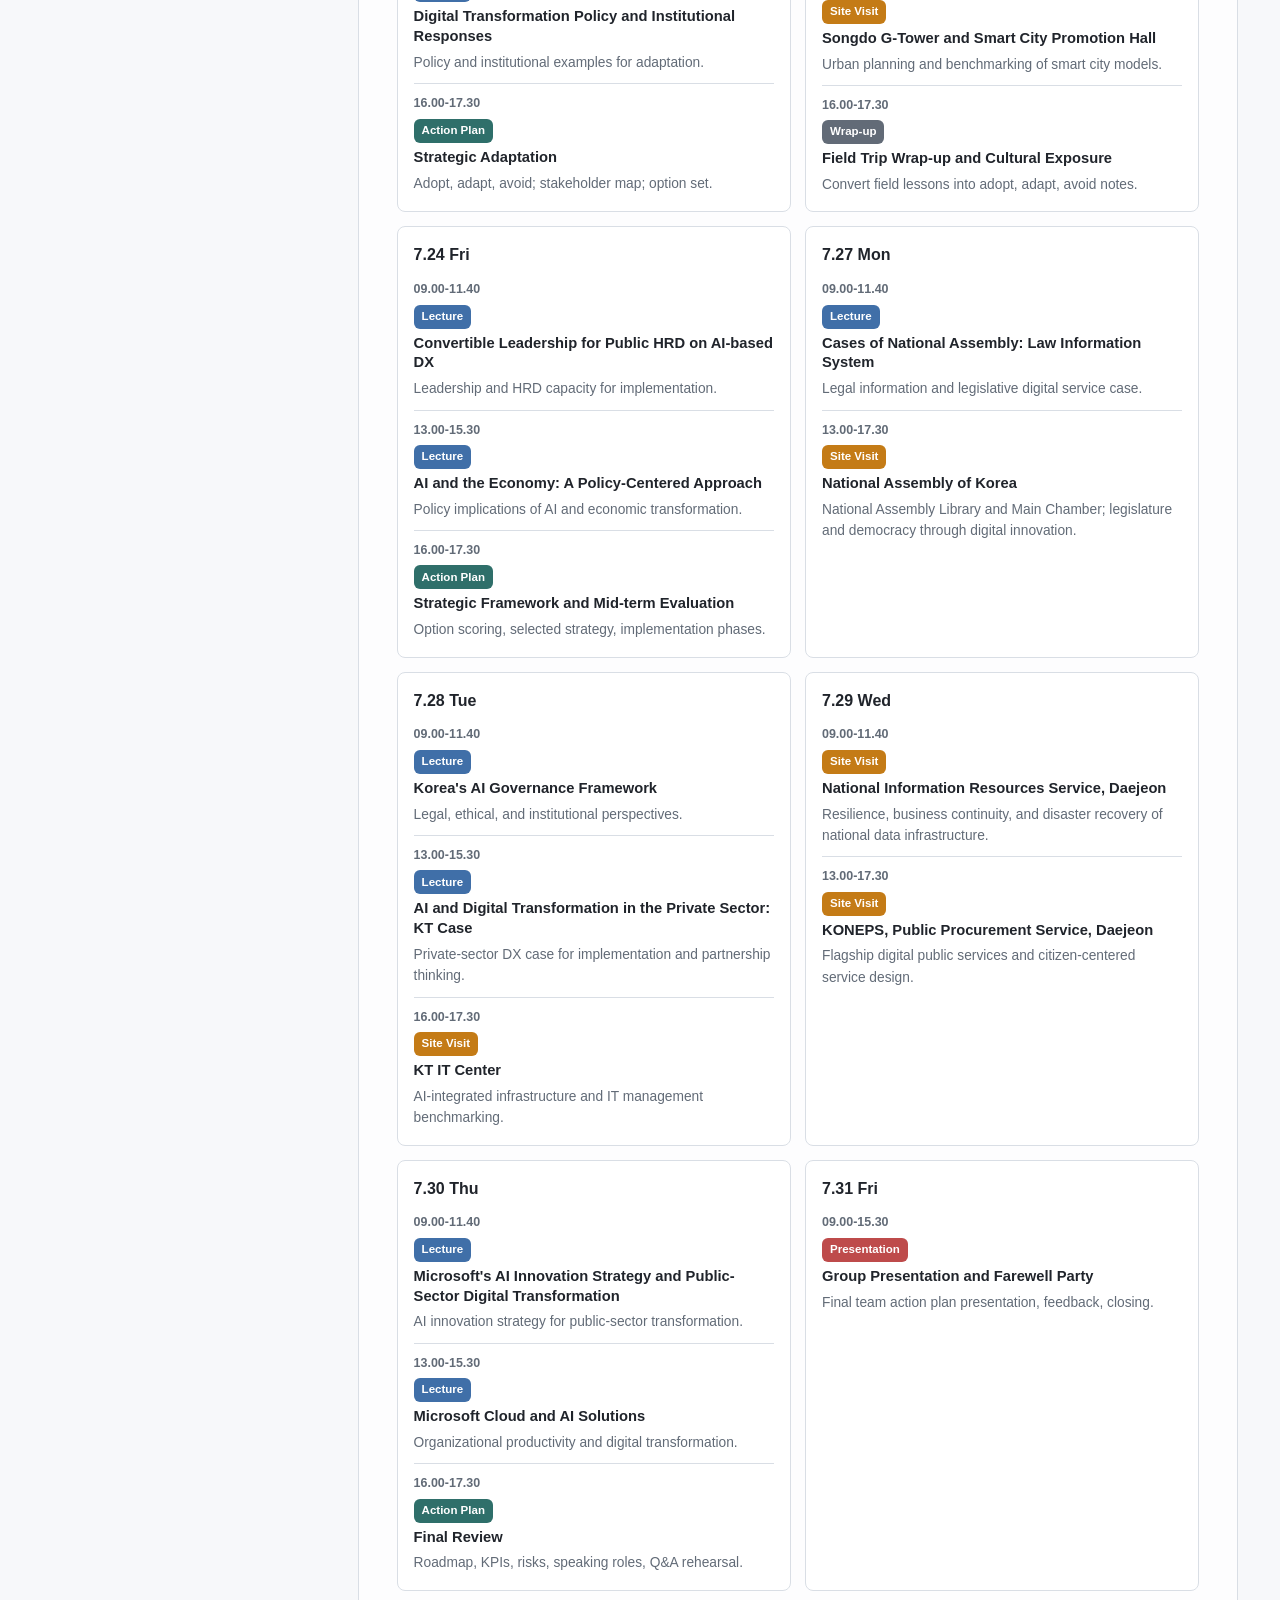
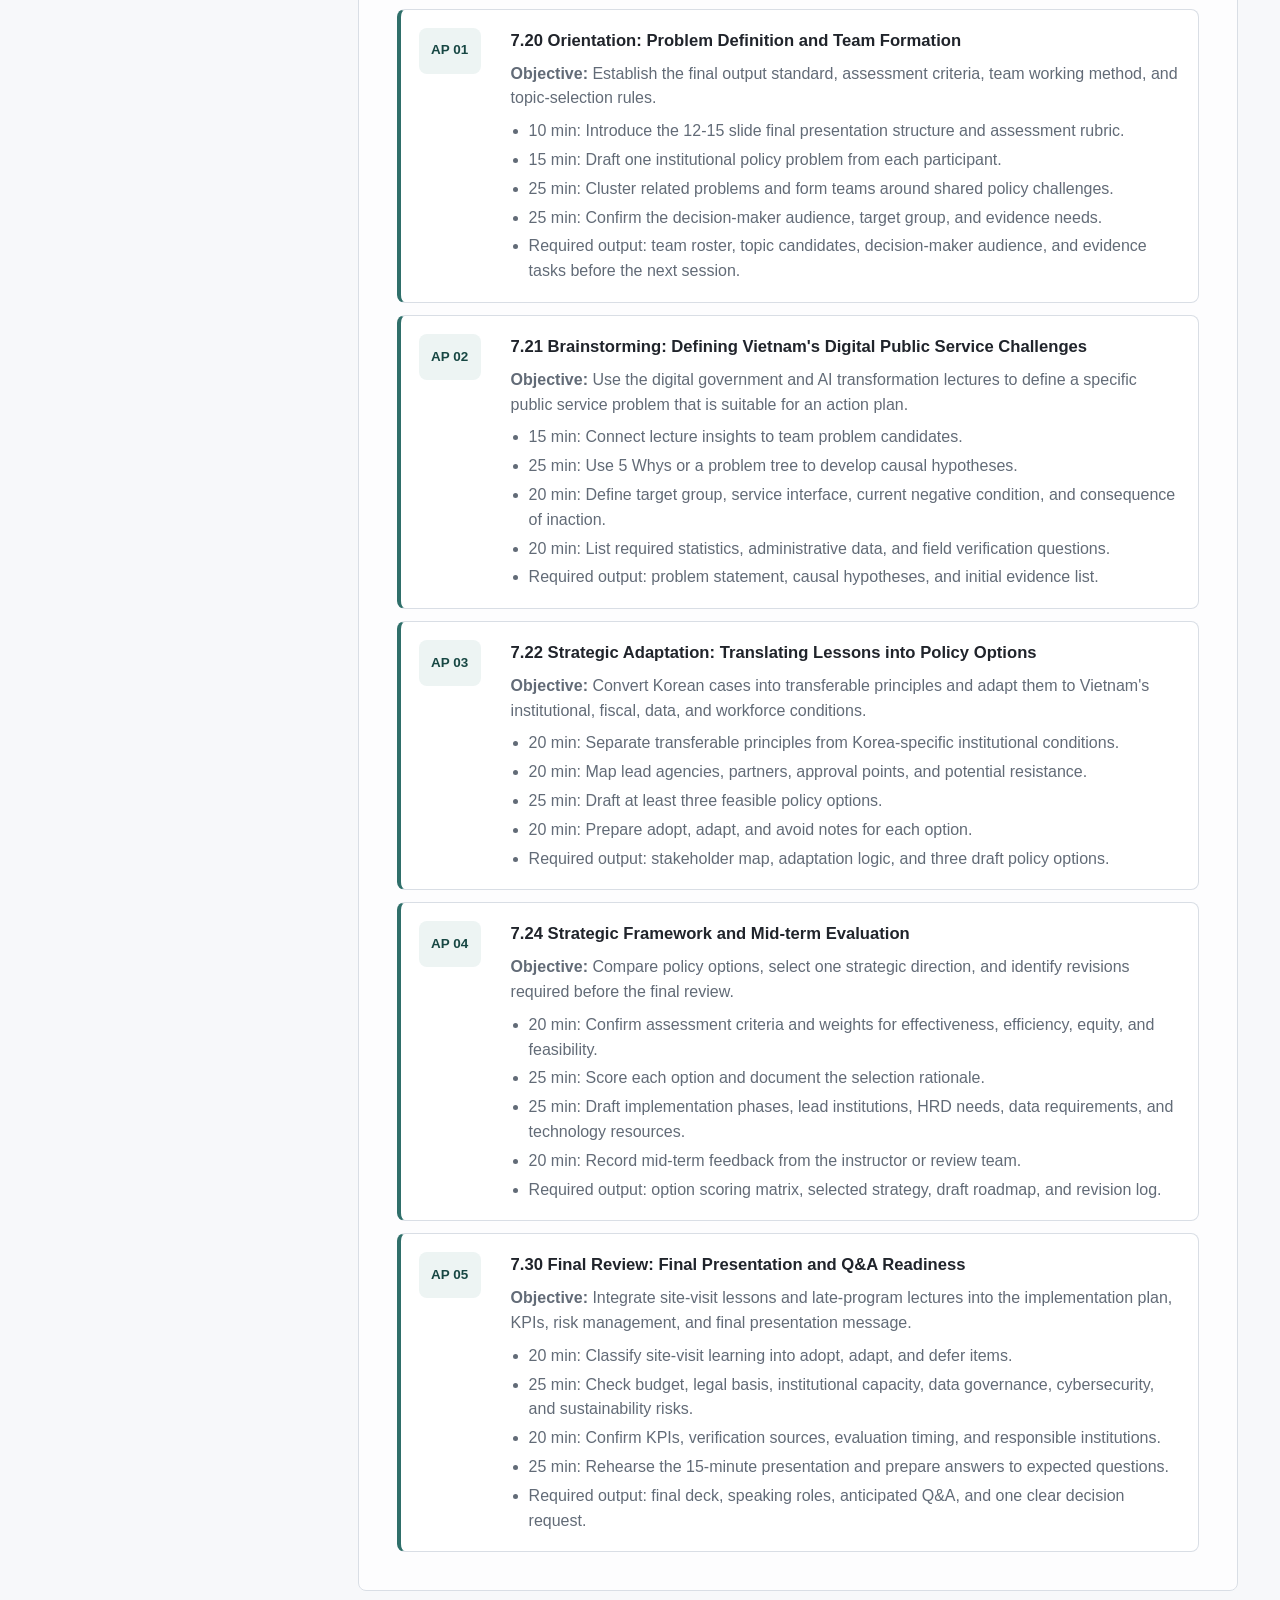
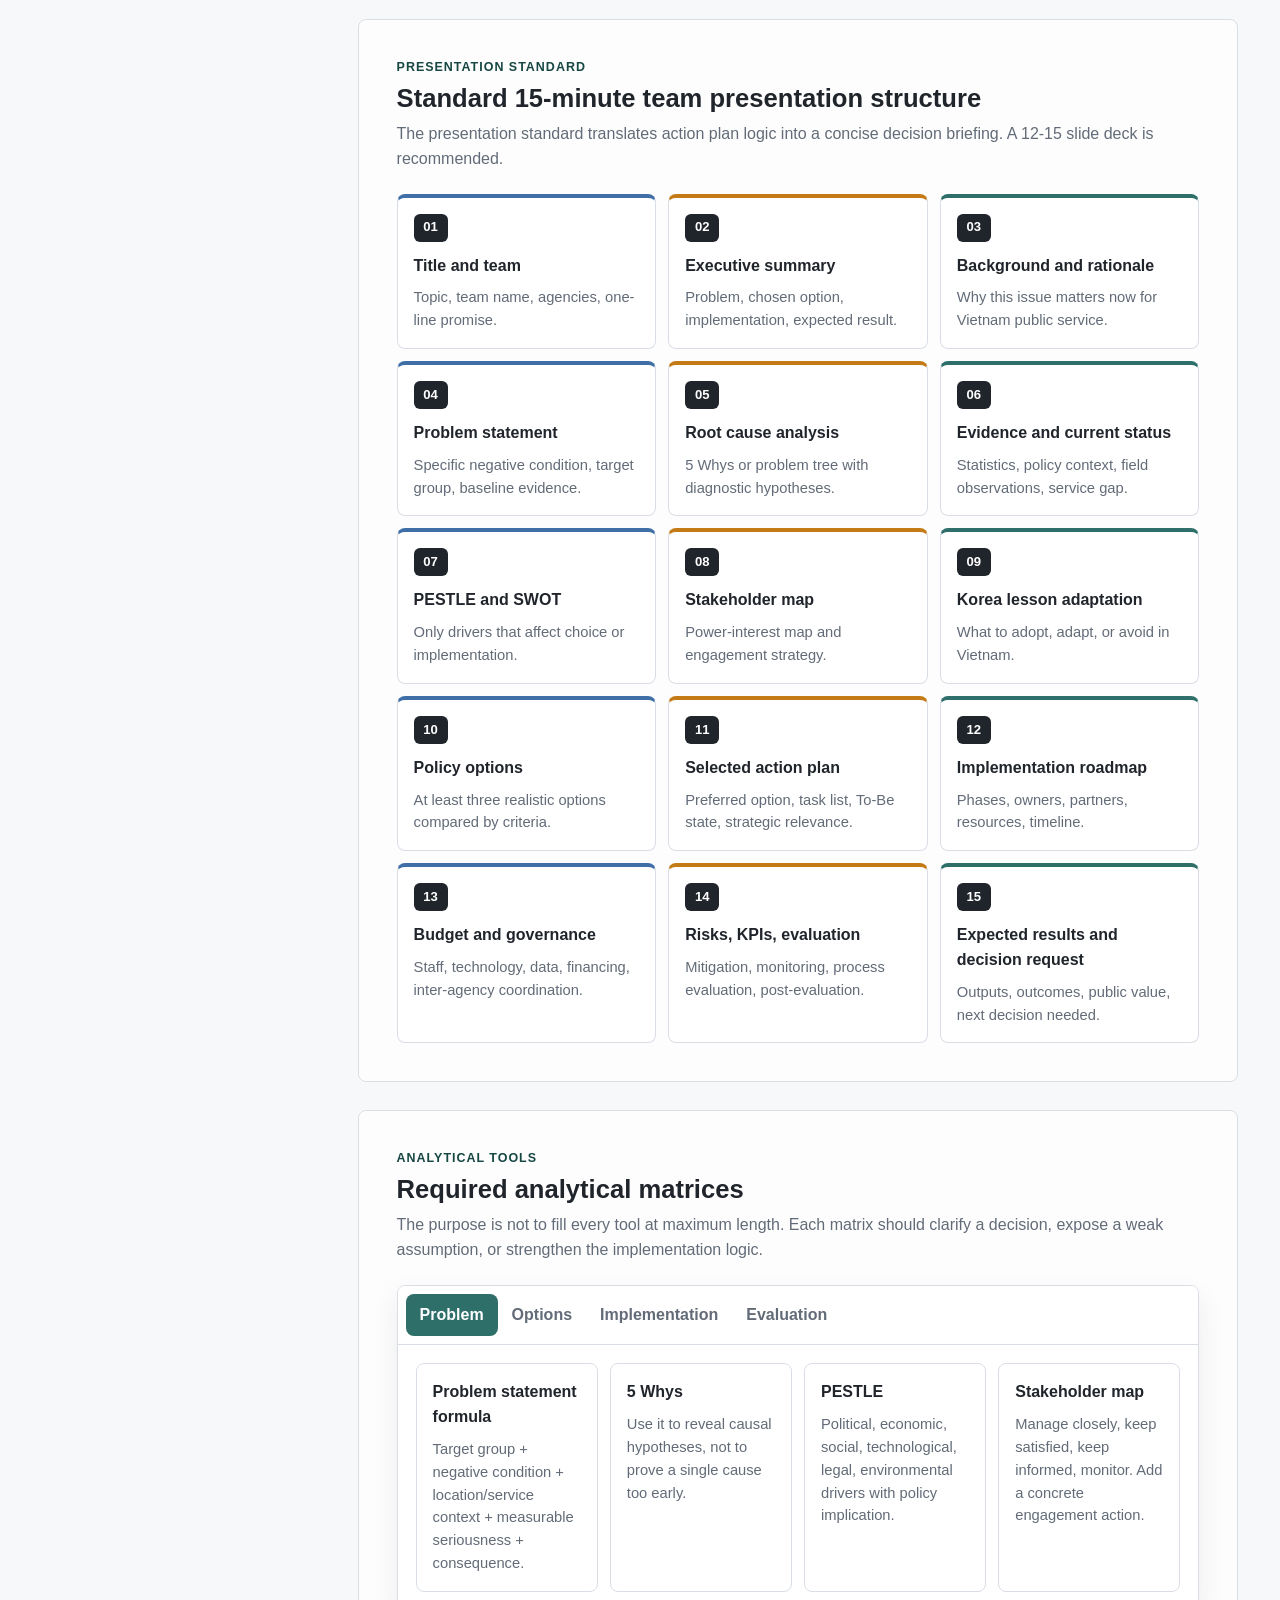
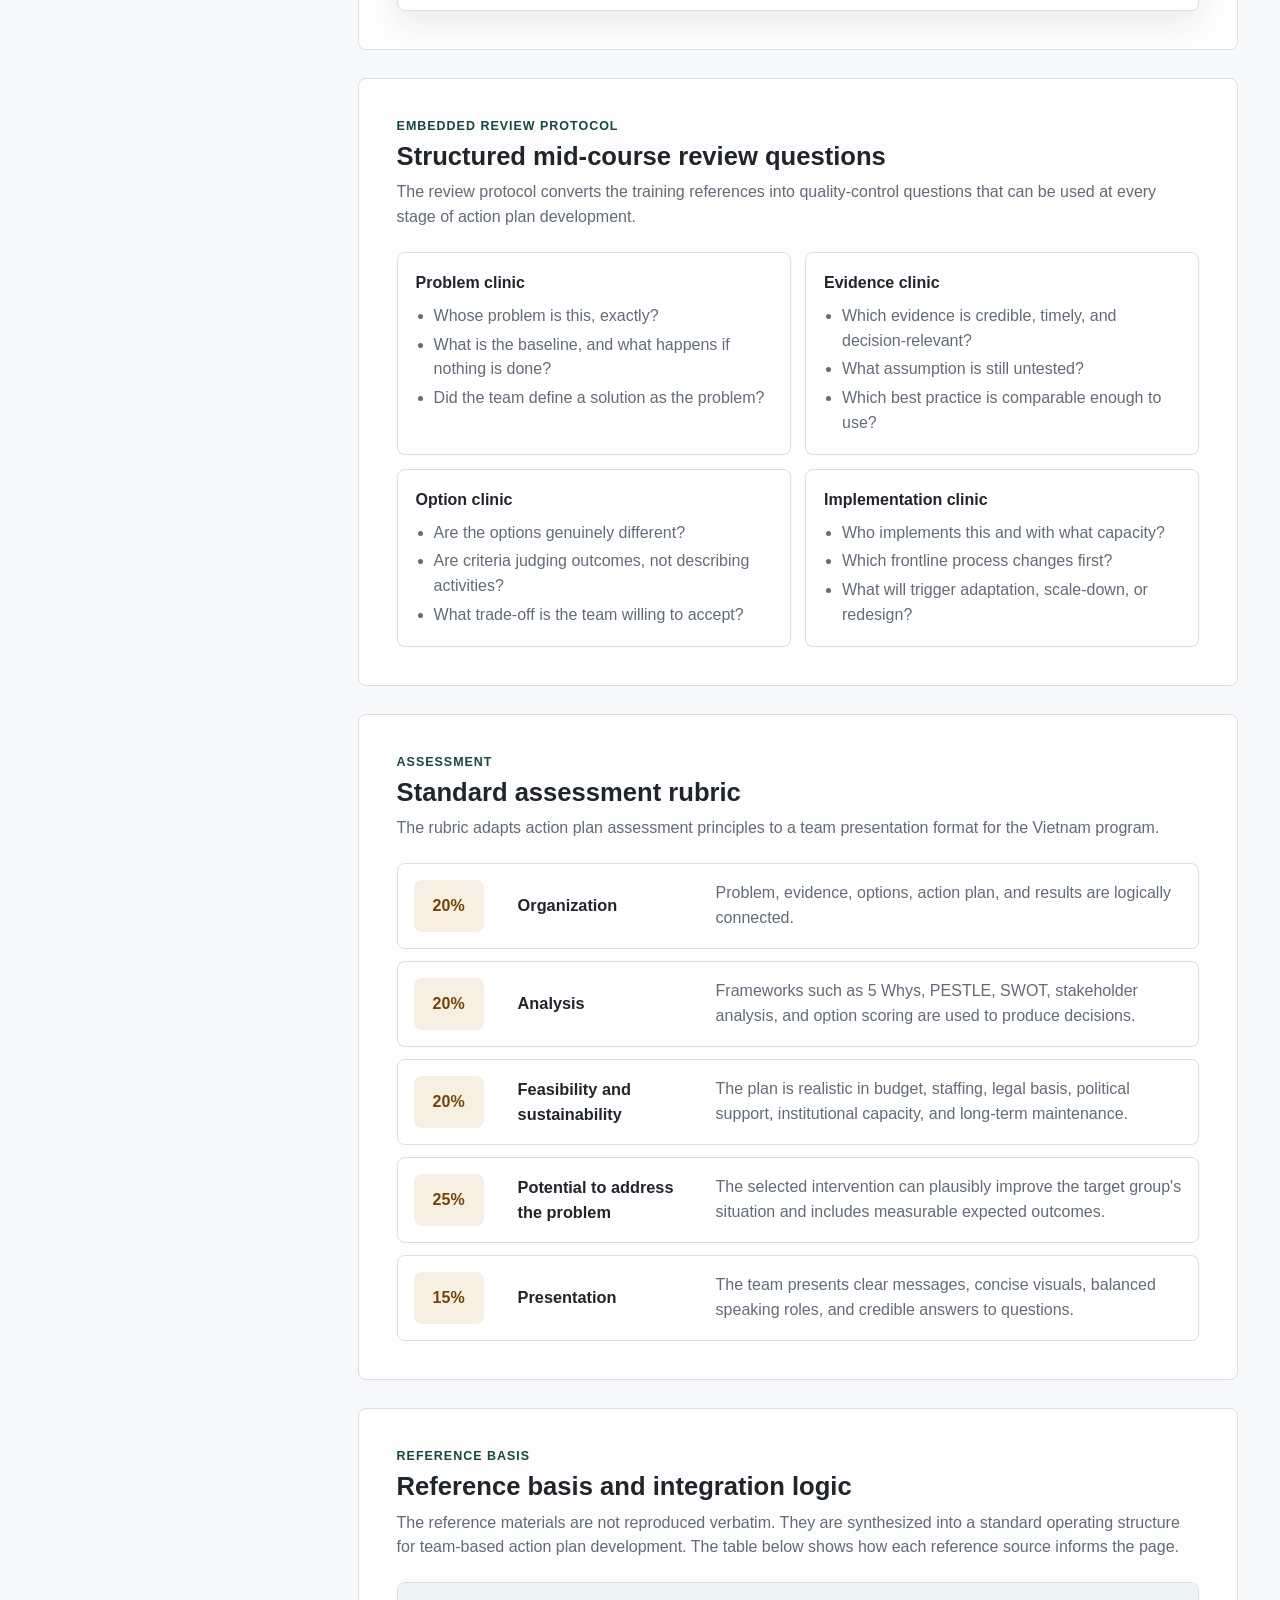
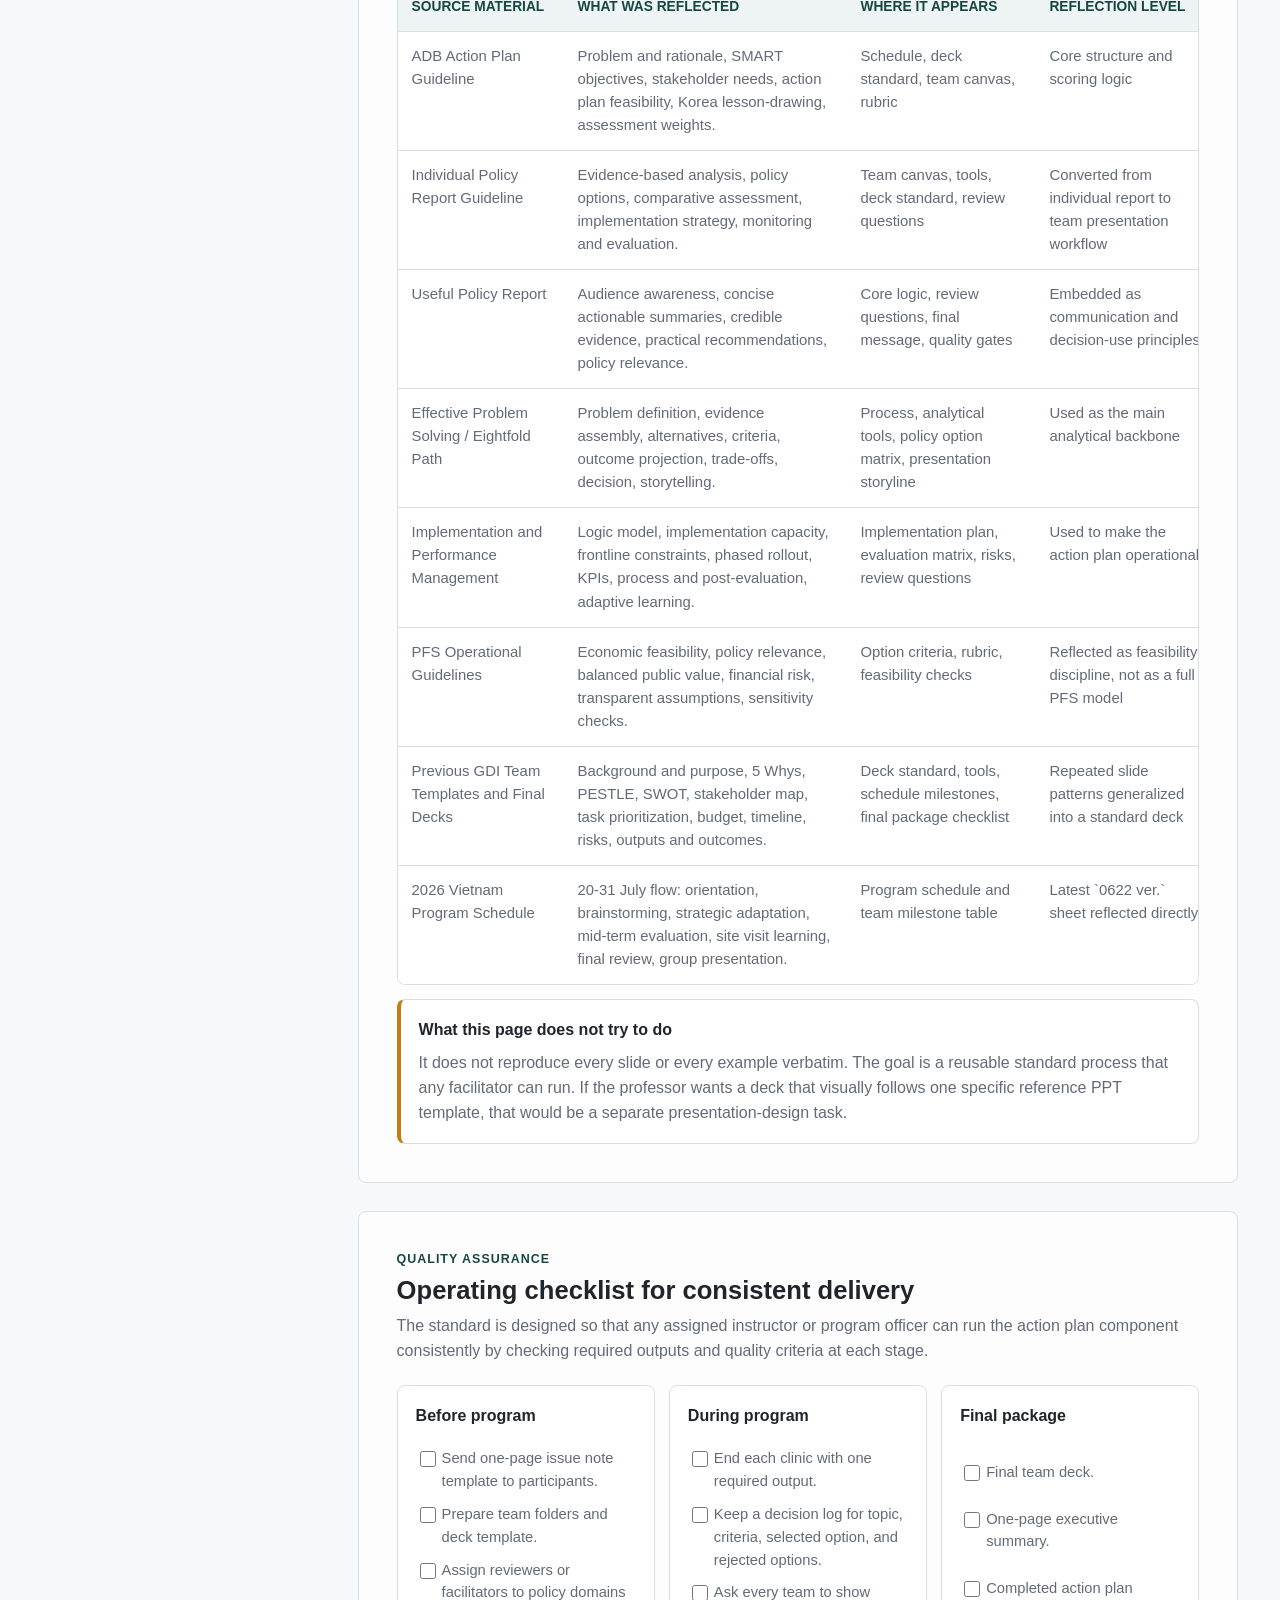
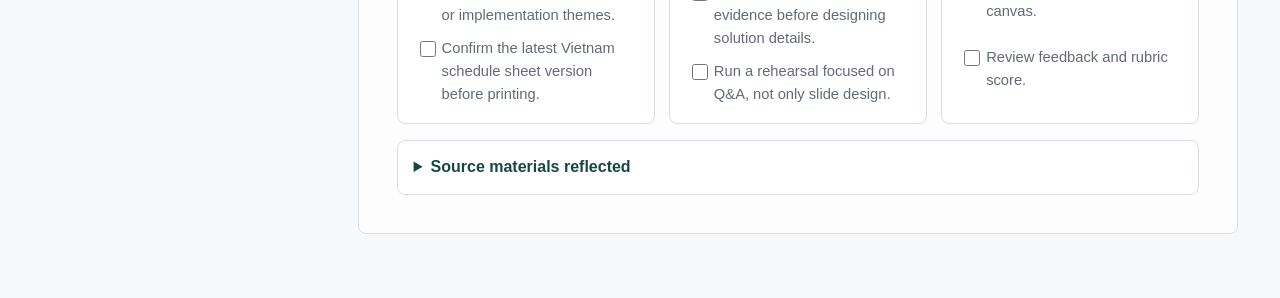
==== commit 1c91fd19: "Refine Vietnam action plan standard page in English" ====
--- a/index.html
+++ b/index.html
@@ -1 +1 @@
-<!doctype html><html lang='ko'><head><meta charset='utf-8'><meta name='viewport' content='width=device-width, initial-scale=1'><title>2026 Vietnam Public Service Training Program | Team Action Plan Standard</title><style>body{margin:0;font-family:system-ui,-apple-system,BlinkMacSystemFont,Arial,sans-serif;background:#f7f8fa;color:#20242b}.loading{min-height:100vh;display:grid;place-items:center;text-align:center;padding:24px}.loading strong{display:block;margin-bottom:8px}</style></head><body><div class='loading'><div><strong>Loading action plan...</strong><span>Please wait a moment.</span></div></div><script>(async()=>{const b64='H4sIAAAAAAACCtW9/XcbRZYw/Lv/ikLM7tiLJEvyRxzFNq/zAWQJJBubYZ/DcA4ldUlq3Oru6S75Y9icYxjDkyXZJezExAEnj9kJE5iTeV6TOIx5n8zzw/4p86PV/h/ec29VdVe3WrLkOJDlHGKpVV0ft27d73tr+gXDqfJVl5EGb1qzQ9Pwh1jUrs9kFp3M7BAh0w1GDfhAyHSTcUqqDer5jM9kWryWm8qQUf1HmzbZTGbJZMuu4/EMqTo2ZzafySybBm/MGGzJrLIcfskS0za5Sa2cX6UWmylGXXGTW2y2VChNkl+ZjNu0SS61KpZZJfPMgx7IgkdN27Tr5JLn1D3aJP9CFhhtkrkqNx2bXLKoTeY5tQ3qGdOjoj/[base64]/6Ti8gY0qjrGKjZrUq5t2mRRgMhVaXax7Tss2ymSJesMSVCOn1Naox6a9iA9rjs1zNdo0rdUybmlmntUdRt46n8mK73OuazEyf5a86vCGWSVvMkf99Aa16i1b/iAfznkmtcRHn9p+zmeeiaCDrc01GGBEmRTzE7i9zhLzapaznFspk4ZpGMwWi2tx7tjZIdN2WwKvYJ5lYtoN5plcayOQruX5sDTXMW3OPPyZRugYfy/PHbdCPfzZdXwTULxMfG5WF1dhStxxJTB/mzNtg62USQm/GqbvWnS1TGoWW4EH1DLrds7krOmXSZWJoQl5v+Vzs7aak6e1THyXVlmuwvgyg/URUqdumRSnXOyladohWE5MimcuNQzEDESoqkWb7nBx0l3JkrGlZcApd2Ukud2IcaWJiSyJ/inkT46LhgrDOHeaZVJ0V4jvWKYhsQH2JuzQ8Bw3VzMtDuehYrW8YZjFSAx4s8Qwl8o10/N5rtowLUOgomkLalSGj8NjkwWY8nhpaTn+dqMYw1xYY0GAHNHRN3/LymrV+eKUx5pZUsxPwdKL+RMTHmtGuLscgg47sBjnzMsByBGABTEwW2UVz1nuPDCxQxHSi5HEXAr5EzCLvgfNF6ZEa85WeI571PZrjtcsk5brMq9KfRbCI0eRyPo4tQ4Ug7+5ZQ/wBf5Vj8qkSIpkolQQ6IL4JFGnA/uwC2YbiGt0RW3QCfEyzIK2uOPTJZbzOeWtxExMGw9u3TOxB9cCXO7AeR2Jx8YTSDzprpCT4lkPcOu4/CIzauO1sQhzdZRFRB8/kSXFYjFLioVJwPPSlI7nHjXMll8m8ojFd3Kyx04uN0zOcCNZmdiOgHkKjPKmn/PpEvBMjcy8eGJ8fLww2bGa2glWY9pqcrI9rqR4cjJLiqWxLCmVYCVjkyNdh2zZ8MCIjTlVKdVKtc4xTzLGWNcxC1lyYkL8X8iPjcshXc9sUm81p+hvvt5wfJ7TSG3aRqcDvXPj8By41GM274Yf/[base64]/FQquFAimlRD2HQpZ5k+z4rRclXqGdmhfNVxV4U+kB3Kc1rx4Xen5VVZznY463Ks8YWRdJKUFH+6ULKVUMYXL4hvI/HJpiNCCNup5OKIEFHDBicB6wqpJPVECvdE9alTUDlZ6kE0URwxGOg/YteicxLNqtwAqTwbe1RzqlIwGJwsOS0u1LposHBT4xCIECBq0CjFhTZSSOXqJ6fCkxm96x4i7/UGIfRVbbDqosTEBrUNp1aL5t0Fi5VcZdEKG4w6wFnvRg2m3E6dIzxPg60KKfA7YKiYyeACK85K5l2cqSIWUpgM+eukTjpyeMIl0aRVIP7dmE6TmnZSNSh0pwAldUjwvVnyD1md0IrvrmfaVdO1BCuSD3/TYj5gtP5M7Zf2qOo0XeqZfrwhdxxL/[base64]/jqMU6MkJUpSoUGYgcdcRvnweDbBESKWUAxFsmgWUlKK00PqcbNqsQQPyw7lvVbFM6uSyYeNIvoXPYtopNbOUf34nNY1hn6siH3UtcnZJSSMLt2SxlhHz/goxvTxieq3MdaHYFIMJYnEeK7Wk/7Zd6l9RKllPBxLX7oEq2LZMdijHXwk9k7e554jCXz0apy9o1k8/lpM1OpNaGKW5w6CIjCpuzgtED9iK9UGM1qgXHomqx3lfI0ddr46VzXZZXSJimkYd4xnoveWavp+l9m9FJtntz1Gd0jPjso2bwjb7/DYSM++wGWS3tWAZyjxtvvUByUm2R0BeYB95WomD3EINfp+8UijRWIaBl1NU4iOnaBGo6VsgJJDU3fAoKs533K4f6gClNiYcEnSeOfzHPoOda0w6twye/Q/kRSxCpH/QD8aXQCTHKnDiyE7zkWOIL1XSae42WS5SMPrB+96uBCEhCp0CU7rRzG8KZsQXVGm/6Q5rpQ0c425K+q4xSyeHagzmWacTbUzTJVSjLMd68tbrMqV+NxpsNHphfaS0Ll6226T7yyZvsm7vBIjcdo78nx0eUtXBeJvMZ/ZnPaYY4zdhhioMdzufLLDupPQfcYmkt0ekTjqFs4UHbcfnhx/byCyCv7PbgaQ4mQX1eppiKPFarwrE+2lDguY2C3AoS6Gv57ndLIUt7CMp1H6Qaz+vVxeU+Ndz2rKhvXHlPOF8S6YkkS96P2uOnWig5bVibyKKosdKw7Yo2WSlxRX6TBiRXJnD9NeOsJOTA2MsNFoGF1wFOSZGI8jj/[base64]/8GyJgR5JLfWcO+5ASMcbR/RHpW9+70gdbvQt5p8cU7jNMUaPe2WLhgoGj1ll1CoLGqZVuWoUHoGQb0SWuWO2dJQ6R9CtBLoaUZwoJPna5OF2CU2m7xhCtyTY5CVSGunbNNG7r9796KERYTeh/e1o6tdYgjOXptJV/1K62tWhMiTCSHopZFOlnqw6WuKARpfoxad3p4LPPkbc4jyP00qKmqFYHWJqoZszJe5nHyziMU5SYzPRImFE4F1Bi5vQj8V48lSAZAhEsK9YqC6GPm1uiRd6Ab7DtJBYzTvUMymEZLAqZ8ZMhnstJv2/gwRFQa+RcBNul7DnpIq94RuJUKc070/kcDhmp0lI6jpcGt2CEaKGAx6d6MWnPzpx0fODI4kc0I/u8ulHm09xEQ20I1MJlb5nyFNxqk8xdTJteofJnPlCBE79PXcA769fdTx2FJ3tRCGhs5XSrBdhoGhKRGl3Va1Do+9wOg4uGeBiE7FVsXiFpHZbSIZKaeE+Wj9+qwmRmImzpqsdh4luiZDdtOD/2IhuV10QUzYmuw0d23bRX5UuMco7YTH+k5mmlPDTwzYVm+qgHpbYywMcDBB188wwea7pGIy8Y1BOc5a5xHLwMMZjwngwgIBB/QbrEtM9XtLjx3JOreYzjmbrlPUrNaq/iWgBbeF0Sl2tgPEjWquAEtk5VGeYT0rkdccaJ1LhJzMlymVa41L1DzX8zMG/7wX3PyftP33b/v0WyZHg7o32Z7dJsL0W3P2GBPc+z5yKhWbWzBWGFMqTErzEAMTdkxL1w2SXyUKnGFPsROe049nbizDVt9AqT/YhcZfcoX4ykLjbUuM+N221E4VEnKyWuKJiapeWIah2UgXVxpNziuPdYKNk976g0mOtyVhnTUnFj0DS/8cweMFGwp8lOOSLpDhZaPqEUZ9lo9e1p71DqBHQILKBN0UZDcI5FbvPqSB26v9pMsOkZFiPRi4WUA6AnhKh1N2jI2vIT68MwTt6EHI8DJlys3oKn0pCmytGr8VidY+mMIuOknE/hCQk1qOZhETncTX/qD2lQ/7EZAR4LROuGwxjkhimEoVBpzI7yTA9QffQKNRq2tE6eiaLdUY6hi/FcqI67FNpRk/uMV5tpHei4jL11KmTUvoSrZMIqMfXFwp/F4+uL4aEILIpCxtBeJgliibZQYqAcASsLA2GlYl4NEJiwiE+SBg48Vk81CKO39kBcDR+aONOlv5eSnEn9vdiN83l8LejkwMAlf5jlW+bLtXpCJ/VCJSEHIUIcvgkNXEJ96TVXLM2JDRq8oLZhCRwKtT/dLxN6tF4yKKjrzTzpNDeia5ZHSvD5cjIutjM1ap80SqhMKQpBD2OR8VjdDFn2jBYmdAlRyhWkcxcSEy/hKEfGvxjJokkQBIwjKkBhZCRY09UdtAlYUIiCabAj8ocePiosvunAVtkirzc2qpFfX8mIzAkI34jZNowl9RnQqZd1UzGJWcGStufHnW1vhrF2VfPnu9M5H/d5NOjjWI4g1FtCjAdbaaKhGa0btFAKpskMhQzBIXtxNNZIZe2b3w7PQova31JdJe96ZlaGSLSE9Q37BjFY+7U6xabFTLw9KhocPQ+caLQsZrnoV3GUwm7d1o3eaNVmd1/9Di4dof02fnhMFgBDJYz/sf5i28eW5dYs+K1hTcupPQoAp1SOiRaZp+GJYTs76wF23vB5r39vR3t8bTI/hOzgHczmEDi8pkMdV3LrOIxG33fD2cnjqxYsCppIfAWJ9XXskks9TEVCBC9o8Aa7F7d39s5uH3z6WGL/GM2uLMX/M/148AstuJS25gNtteDh7skuLW7v7eT7Fc70YIiMW9W0irteIe8I6JFFOiu+l3yrwxBYzHCeiZzidYZsemSWcd90umCTcOuFeOIIcQ0JQ2P1WYyL2LOQGb2DBjSLsDn6VGa3tL1nCrz/czsJfGha8MqtZeon5lFYncGv3RtqySbzOy8/NS1Kcg4mdmzrLqolT/p0hakI5gB/OnayGNQzCUzexn/dm+Gkktm9jL+7b4SwW2b1M3MzuNn8gZ1uzaXcl9m9jXxIdZwetSmOieS3FnHBmT/Oj5YzKiszmQMBuYVD73XmK8R3/dGiZhGaqtXTJta5Gz0w/RooxR71529aDPCYVdj8XXLJm8QkM6AQVUhL4MtmQazIfKB+swgMlbQBYbHG5STKrVJhRGUZplBuEMoiNGmz73VLKF1ZldXs8TxiOVUqUXq4GKym8zmxGBVE4O9mnSRefk4kx2VcOoDciTMJUyB4W9aZnUxhy16wDCl1T+1qAUa/quUd4JPUMgYzQ3z/cjoLMEj6HpOxWJNYvrEd1nVrJlVAiKZs2wzg1RWCSWcenXGCci8br6D8PYx0Dm5O1DuyK4zn/AGCwGbJbbDiWNbq0RKWrKBb5kGO9J4c5xYDKxDvOExRlzHMqurxHGFQkg9RoTOw4wjdX++6VqsGWJjg/oILS9LKi2jzniWeKa/6GfJ65fO+1mEJsQLg454pPFedzxGicV8H/LnfUIN6nKBxVI0FDCsOq6ZtqQONJ0eRVov2QKUm6JmGg4D0glyHaKzJrXHcVTjLYlku1i7VCn3ostAwLbriiG4iVcapdmD62ukvbN18PnW/o/Xg/trJLizG3yxG9xfa396kxxsbLY/2gzubJKDz7eCe2ukvX01uPMkeSSQpsS+E/Lq2fPw3v7jG8HW1wdfXW1vf0sObq63v97a/8te++63JPhyN9j8kOzv7QT31oJbN0j75k77m932d7tZEuzsgahz9wZ2sbPVfrRO9h/+9eDW5v6jJ/DK/u4aPGs/2Au2t4I7m8G1O8GdNQKrOfhku/31dnBnnQRb6wcbWyS4+3F7+5v9nf8Itp60v94iwfb6we3N9o1NWOfGE3KwsdW+di+fmL/omhx8td5+tJsl+395sv/9ThbAc7Cxu7+7tv9oPbh7I0uCa/cOvvhX0v7jg+DTewcfPmh/Az1+u/9/Nknw/Xrw5S5p/8c9EjzeCv7zYxJ8tBP8sNV+8ERNNtj4Ovh48+Dm9fbdLbkPEugw04NPHh9sfJc2v8ReSuFEfyKzByVO6BmFKYRS/CyTG5OIpaU9hpgbtX3Fc4DK+S0GemEVKPwqHKEasiGdv0yPRj0lhoAcR+Ddp52VmQyqjYWpAikVCxniORabyZjNelxmmtNYEc6IQOhCJomF0war+cmHeDK9RebheqgHh4WIJ29jCbgMDCwevIbGc/HEY7V/nslM4Yf/MZMZyxDHM7FyHChn6o23bJPDaeWes8iwv0znBODEUN4gxkzmjUK2QC4UspPkwsnsGPltBjMoZzKy5lpmdnoUmqYsYlQM2LHm0bRFT9dlv6BrZ4iYXjSKfCCMGjOZcbUaqHE0k2l51vCLCKiRlMVESylOTJBiYYK8Vpos9Jh42H7spGw/Ueir/eSYbH9ivK/2Uydk+5NTXdtPj9Y7YZXSKdhjycpMplTIkNWZzHgpQySwimMTGemBnskUS5MZ4q0gnsiNrNVqGsBFFT6YDfSYMhBYR2CgqSkcaGoiIyP97GrD8WYyTdMwQMVTbEEl9KJAD0LH9Ci0P7znYnHy8K7B6pSZXW44WbLcYB7L9t372FS/vTecZQLZv07LT+994D2a/Kk2aaw08C4pse1QQKq+B9gnUGfBsN7ymZ/tf4D+t8rndJE1HMtg3jHtFRz9n2avJiYH3quLQrg9FJKq6wG2SsrKpLLaf+/971PVMznzTHo8ewTk9icieoWB90iIAoeTpcLAW4Tqh58lPmduH8cpHKH/bfKYMDcc01kCNpfYJ3hy/NtULEg2OMA+zXPHOxzXw54H2KfiBFgdBui6/w0CY1WfezM96i/V41K5ELjjgrmm0cUdi0m5W3nXOhqjxahjOo2x2WKeSBGAVFgNzBBYAA5PR2Os4w139m9rW8G1LVBcPt4Cjal9/3r79/eCuzf+tnZnf2dNKUHB9kZwZxMf3NhEJXHj0/Zn6+2v7yjlibSvru8/fgDqWvDFbvuLe6T9wxq8tv0hCX734cHvtuDt4Isn7ftX2x9tkuDag/2dDw82tkDR/OYJaX/7JNheI8Hvd6G3Tk11VALjqUFUykdmEwkj12M15gmOnAqlg+trwVdCFUUdNAsAaf8Aqubj/UfrWXKwuY464MON9vaP+BVDhu7sHazvtP+ykwUo7T/+Mwk+etD+Gtcr1EnQ8doPfgi+2CWgw370YP/hDgDt7g1oE6zfa//+jgTwMwTJWJ5INqcgomxIXeARrG8fbO4FG1cRZXZu4jJQdz3YCNHj05uIF6D4fnKdjO3vbJH29TX50sGX3+4/ehKsf5+Fj8HWt+Lj5sbBZ/+KH9sPAXX+6y8HX/yrwiLUs/d31tqffhOsfy91+faP6/uPbzx7GI3nk+YpCSrqu6ZHexyx9p++A+MKYP9/Xgs21tufrSubQfCHJ8FDsHZsXg0+2smS9r/tgHlhHc0Me+3tb+Dvk2B7IxuZF9D6hb3d+gRg8N1uzIYQ3IHv6+1rV/sHSMxXGTNrpZuulP/g2Rqv3na8Rb/huCT0UqRYr4L7cPDATvTld+RE+9q3+4/WpZUpWN8LPr2Xaqna3/mQiLZg4wrNQ1lhPrq91f7sdpbsP1w7+GSbBA93Dz58cPDZAzjNn+5lIxMOot+Hd8A+FhmRdAvPrrZH7Wv3gjvX1ajw5jqYn8DIFTsvh9t1dJiGVV0OYR1RhEiKgSTZH4bwZWYLhQRepLnW9SNyyWO5ZQeqwnPHNavEtCHkDVl+58EQdERZ+cCUF3xyPfjk34RpT/IdIILFg3/fBJPk/TVBZb4KNtZxn2L2uf3HOyH72k7FfByyZaVaYixz9jwYicvERcCZLrW55sdogpOKs6yyeKO1K0voEjUtTPcTWpfBfNNjhrTGT49aZrfRLrY4DocuGGE7q1B7EU3ahkdrXPwCGoIMH0vvbXq0c0Upu9YnGTwSlhQHxBL0JUJIo6CiaMRHdBGJM13oaMiG76yR/Z3b8Afki4eb7UcgMER2YBLc2gEmijxEkVMSbH++/xfBbiTpjfjInXVlghYcBaSY9e+7cZRD0OisZJzEa0ERlpZXZzbX3Ggy1FNgEvrYwD1j+tWW71P8wQy5DCCWaZNiboysMgra9uEI5Si/noApOpxslnC2EdoyTCHuPKdIVRqY9Aiht+bRJrg7YN0stLJ0QacJ8nZj1c+GnjruMZYl4OgEj5I805q5g9iMGT4KZh89CL787mBjlxxsPA6uPdDIVfCfHx7cvX4U1BHOa6ICC8vkb2tb52uEN0wfnFPguZMzBUMc5eECybLTshTVCf2vzPulDx+Nl/+2dqcf1PlNi9rcrJnMCCECkUaIi4IwmbRuO1CQmDRWXYc3mM/85xaFxgZEoXMrnHngsYClYsg2fJFrNv2uWHTp3PzChXNAkILbe6ATtB+tHdy+SYKNDRTg5t++uIBUSzC24Naf2//rX8GJBfRq469xDGtSF3va2QtuPQA/Vfvu46fja2ecZtOxCfM8CJavM5t5ZpVUnZbNPXAM+1XPdEPnv9PiSIBkwBDQaUQ8ze/fDyoZHoQe+FlIrvA5hNNxP75QZtdpXaAWNOCsvvrcYtL4oMQo4Ra3jbinGd3MtDeni6mLIKNub7SvPdaE+zuoHoK0G3x1o/3HB0IHf7h98Ole+6NvSfv+N+07fw1u3QjWt8ANefC7O1kSfL0jdIlHu+1vNg82tknw5c3gk+uof3+02b569SgYFsoyGBMgV50lkNEHpLhJuWeuZInKi5UtRKyJiDiX2NYLsy4zg9QsWkeqKKBpmAaBEnF+6K3HaBTDISb/29qdEJ8jcAs/[base64]/sC4NQECsQB97tI2U58ubwcZfE2RLM3SR9t719h8fHGx8HtzZFSQMJaksARMT0iwU17PAPtvX14TZCKwfGNdxDzVpGbCyvaep4UdFu2IpV5wQEVIgNC9mIXiLLgIhgzgEjDoSCiKQsn/6+7leWKaCyDjzeZkwDIwQXVPbX2aeD2g37whpzm+gFKdHyDnPBr0GNffIKNBna+1BtRBMPhXHWewaqBSLlgn+v5vth+vdbDyIdKoFYOX+zlZwZ09DzoONP7f/9B1aI8MYqODL75Rhcefm/v99QvYf/k6h5sF1DDmCyPOtbUTU9S0IW4JwpuvCOvHocfDRA9ALMPJnBw0/N7YGtutEeSBJwKU2kmkuqXbLM9DKYxQq5jDBIjGKN8VUKaOm4+HRaWHfeN2LjJyGWUCYLqPNnAoXhjE7o7K7oSiUqgI0i3UxXXUMNrtwbu4NMndm4fzFN8mlC3NvkjNzb/5qbn5oqJgXCRgLoOUO5YgUuajHaHkoF1lqURfEIFR4fDZdC4afFrRQTEJrNRRVykNDpcihMq+UoaEceZMBv1mCeEfbEOl9QznydsMhbMVlHnbrE5OLpwxWyIlThZx6eHRa6ZhKhRPtVqFVk0KhfR+uWSoPDY3lydlI7XotVLuGcuQy3A2Jjn5SLMe/lxLfx+B76PXwuWlZqMziEsfzsLTQpz+UI2+gyECqluMzCyH3OmMu8Sk3fdAPwyemDWKGePCGY5vc8cpDQxN5tR/SqzCUk5/IXDn6fFr7fAY+n5Eea2Q/ImcZoXUJ3TNeKDoqYEFoJignABJPCZ7loaHJvJS3Lwh5ey4UAGHe8IutQpwZcSo+85bEEhYw21bETJPQJwC/[base64]/aDzOUMaauWJpDI5W/1+lnI6Gq1de0+gzCgATWt/GmE36rd8Tk2bVkwr+nWoWMgTEV//BvN9WmcAILhWC+qSwOHSNGWBpzQKdQczjsdQ6AR1BuImLaTcfsPEvT234godyRUZabAjrDw9isRwetT12CA8JJZ9eoiDQNabT2UhbzO62GkS6u5QVocFzWUEFLW6yUGWFIvyZZodZIkC+cijkNMhrmFG3Oy8dF8D6ERJKyLyGHV7WD6ZATeAZB1eEIDlglPXP48/MW8QGFxuedQiDCiqtUqqJjd/y2yf1GgV5EqLrsIhZTarmRwztXxwvQpiDVSaA8ot6acJjoOCXL1lGqjbQfRQzaN1mAtmZ3iO78tUC1RfmN8TujrXyxK7g6mJQDI0g8lk9GxsIpgovsJxHtKy3f9eDCqGhglGz1YQVXc1R1lMKbJoZGgJbu0EV0GhCW59LJ21qKvsbMr49mDjaj/R8gPdI63mhv6Ox1vBtW0SXNs6+HQPBNz3CpOlEiBP/r24YwNsSH98cPDF1ZRg9/0dCPDIxgRsFcfQ3vmu/QAcnyKEXSYLgAd6fQul3h/WwQAVBobsP9oWoe26ozTKKhBhIwI4R4ts17c3lk/[base64]//HrVBCJ8Cv/7VMGNERL10JopAFNGHELcQfL2z//0uVBjSUj/kaR0ksKX3UdEv5YinUiiyoyr0q0MFWWrg9z40Li28+CKVf57IlwogbKYCuxXmP4c19tMSDCxzNpYiH90TkZktnMwXCrliMT9ekMwn1lS/AEJONaTyYXtk8bNvMwtE3Sy5iGkdEt3P0Kbb8smC0/KyigQ3GTlvc88xWtJlLXuYdrE6wDzI3XgALjsrq7B7Xcw4vdZVHMN1TeTHDl2XvPghM3tBfEis6+ISnDq2DARIKkCvhmf+lz45Kw/hQoxc6Ys624WgqY6Vowir0SgRH2hQ/qiLn8TFn+hj8ULkVmHAqGgl1x9tZznU58+jnBUTsF5F9f+VNAAIoV/Lts0Kewq6FLLJEAYkLt3X3mm96ztQ7dCjViQLLfYcHLVDUFIhFIB97nwC8yDsIUJQfRvO26DXWIwz8r7T8my2KjRFVMxBdvW514JKFkdHvGM7dXPnc+dsQBWDnDV9Ci55nOs8rTG+Kq0syQVeRodG+BO+oNmEPea7ju2z5+JYnQbZx+eOF8ZcyDO1Ct/VDp9pUMtimJ5s2krE1ZesDmQYL5YlKjSjkjSUCaXyZzlYJfI2M57/g/UrB81aQtI80/K504Q8Rzvcj/SDdcZcMi0MOLPAXU+gqoEF2+iv+lClTB1UrZzIc3DE0hlXaA4GjIxJsZfl8fFj+Be1jsu8bIUCrfGRu0Wmv+fi7M2LqAmzqpk39UWhdSsrZp2VNZ+SoSanlC/eZ/xnOVJjZKHReg6OFF5nlZmdNzkjv4LPSWA3qcfJGTDKzDt23XCIzKwH0zVqNjEedWYBA4jqXhRE0/Iq1E7SdR+7RWNlpE39BIfq0OWKNb6aW3CWFc+KIHDJc5oOLuw1aln6wt/CRYL6GRp7K8yuNiCRGB44NX3JGG/wU8iHodD/tkfdXMtNrPYVk1kGWfBMl8gGOPMzLYujEe/ciuv4gvRE1NKx4Z4NUsN3RVwPsDeof9J58MBT8TNJg+PkFc98/pmWhCdWQb0Qav14cqQt7LXLZwn4cs7LSjRn/1nfD+0d2DtoHPoBoJO4YeF5EA1F4HODkXPCGFQmc5Jt5c4oW8mc63oOrTZSmJUWpOfDuZIdCsuSWU3oac8Zx3oFoosgU0A6eaBopNfUHFD6gqWHUIaTaXFkKm6ww2wkYoZ+luN24jmxcxx23ABAgDZvUinqzPk+a1as1TK5QJfJeTuSpeZR/osftjoaBONB/Barm1CfGJQwZdQL/QTUf1q+duIY+FrHakN7iL68zlYXzIoHtfURW6lpg0oD9eJPhYuGQitoUWVNp+rR6ipEQzqteiMERWQ//VkQc+q/h1UAN+OXPpCzVyP7ckgvOrAwSxhviEplneK7yzyovAUY6T83JL+LxmLayAwueeYS5YzMsyrEUpDXFwic1bi2jE1yPjYhZ/8ZT1cKl4tFBwBn5A3TBjnsJ+AGh53E1xfI+YUU0XnufE5Jzgy2s+ZRMOhUwwN2fkEXonXp8mc5ViefE5tA35RPp+yXQyeWdDRmyVnK3mdx/nuZ+aaFAU0QheubNviqwfFr2i109QhPkrRveUwWgHJqxFaDor8ovpnPATd4/eKb5y7NZ5WACVmmLU/gVS94vGLROh6n9LAGvx+318+Bq2OF50TZPoROvmFCFINT44INRD5YIgVIwYfFruXmJRU81IExd15jwaHsiGRTbKAiqMckOR8b3wjhQc5YTstQdjgVGBOzZF306tQ2f6vOnSv9U0ugBukO3+dQOxD+FVXAVSM/DjWa1FU1H2UByGRQ9j/9/RzxWAOyJKn1s5yu4k+gaE/0ZeyIAvbBzamH78cALnxdegNEkVeox5ah9P0l6vHVTg8YOr30MrD6gFlSY8yAOv5ZjB49Brbc26edcpd69yqB6qoDJ6yKCYFUh3m340P0Tr+IXV+emZ27RAZOj0ZnecxfGSvBgsEI19dkknLXjAy1yaL2RDncxngMT/vBkyw5+AxqaohAIVEAIbj7OQQztXe+C65BBsYfnuD469sytgkiiu6oOPiDjU0Z7wOx8SIZX76CaWVHTlwsFto/rJc76maKDA2orgIg+HoHANL+w7eYR/JnrJjyp4975WRgrkqZxCoPdNQcgOQS+Hb3GxU6dfdzBHf3fkuy363t4CM9H1hWd4n2jLR3PovDiZRyWB1FQLifQeKlYkSEye8+JMH9z9vXvoViM+vBlzdxEWEG/MHtjeDOXq/OQxCXRXjLnz4WnelTzaaMjYUt2h9ty/KxYiBILhTxL6T9p+/aX/8kWVJPeVRLgx/VIon5QMt6BubNm8H9tYP1PQKFbuAAQWb4VSwsP+ipjfoSdYcA6efOyzq2MkyJtD/ahewVSGe5vRWmp+9iKp4sc7sNhxbO7fpW+0fIi9EQFbDz4e7B7ZtHzKCSB0vGTMnE0y/+D0ZLfXQv+Op6+/fibIWlO2AVIlewD5wXHmHS3rwBuTx6yj6eT6jOtIe3I6zf6+e0CuKSODcRWILtz4PtGzIA8gFp/3D14N/3sqT9/+4ByfkRyldtkf2HOyKPGwK1+hgtOpZh2ShR3OjujfYfrodVo8QBIsH9q+0He/L04KUJfR1dCdptgRJIw7Jx8GSJuIjhv935HBv8fJZImp+0rALvRBEQTCXEJGqy/2i7/c3ukc5oSoWvZFqYHiCrRRBvb7U/W08v/oR1oWR8IAYX3r+7//A6aT+8Gtz68xEPqsRGSTXEfNV5TQcLCh1ieQef/gjhziJgUQT+9oH5yRIHkqn+cDO4vx4WwTrY/Bz6RV6cJe2dzTbwTFWmpZ9jNhFKDKrgGJyD7z8WAZj9k4U0F177u5sQFQr1YaB4lCxktilz6uXZVoGchw6kHdhEPXEiQqSj2FCBmGJ4FUsqF7d7FYPLn/uDOz74wR0nA7mLBmaoYSE6VT9uVyt1LwJ1o+obIhdZSrrBvc/3d9aD7Rv7D9WxaT/aDW6vA3tt/7DW/mFd8OCNYHvj6Y7ooUXyEiXxpHCOFfJ31oJ7nwOnEhPp49wImGAlru0bcMiBPePKFafoXwqWkc5Y7AxExN32tR/VyY7YILhpRT0Ujfr9119gFVe34frV4Ksb/Z9auGjg6iYcISkkhLXh5J6Rg5tPQAjZQUB15XmdLFWcOaEoHXweJqfHgrq/3oKu7z+WpzKr8OTqJqa5/3fhsRMDH9WxAtFtN+UwLv72utJ2wDoT3Ftr/7h+BLaqRd4DYoM6srMJdXYEA0Mda2cTc0l21YF4tH7w5b+hyShWOFHOrP3dTah5KuqOKv2yZ7R9n8dVmyo52LgdfCqoR2r1FZV9rqfm9HOyVKXIhxv/9RclOUDP9z/sOElZrFN1Z7f9EDQ4QOEQFkTQrz5OFcIQSN0f74RyKh4EACGIyMH3Hwd316UKfbiWKdehl4yAaR3cuorlbJ7gClEmF+LvtcftR2t9wEfnqLqNQ006/EZQctrOqoH+6e/n4lotFq14+GcpPP/85RfwtqxnnfOmWQGjK7lSEt/EvnVJf5EmmdR0N8iK6HoVjOKjO5sgKm9/qE7Flzf3H0NiGRYV+fgJSug4hFIk4cI2EJL0HQcGCbfBpCS9RcYj4P5yUKjguYsFIqDUwzrZ/[base64]/HFdrw5EC8LEYweMyHUh4iHDGl2N0gA5/UBu5VSA7PCuWkIwgVotdRiY3yLwYYv1jQAR+rbaeGTdwL5zFqIUKENfDUtXCQUaguphhkCjrFnFcBgLGihIp0xUuFwNH0Fwlet0wWnNxpJk52Vm2EWSUes9gSHeyYFnVCmij04QmPZTglWcFMXSWhInKyURJxVr/Gru8pxGgo1qzQkoWoKnwqzicUAYlKYKiCIFDiy65iVCXibE6WFak6jmeY9qAnpKgT0sv6TX0srqpPu7NvaCXbmmEdEqzFisUQojeApvg8Fz0YZEYTMX4XY1e+DNhT9XpFXY6QknQWuNNrckCxhBWtsIcoptN9ZoPKfOLW02cr9M0BS8GCKkTerppedAv9ehugyZL2/XtgtPzjn7sV3ZKJ0+3P4C4INILu7YHBUpbDUkLWLtGK4ofF6pWMDoZrFPaw6v/GX8EcAXrUzv+FtkJWa//bju7mun/94MMn7ftyoN2BJTe4aV0WtIKP3YtuqYvm1bV0UKW50+kcQVZeX9tXqa2wR9mbinSeyXCvxaLpYTwC8Hztvq+0YluDj1Ojlh8bSNJv7RqkZzRQnC1nEjT1mQ0bURW4lSsiUj1ql/VEDSzHRkwfb3hfYtpcRDU3eXs1fNZ2sYeNBvAnTaXoVesgWRQ7quIMIT8ti6ZbYfAAx+qgvZQi7JKXsL4MFk5KloF5iTQZ9Vuifpa8zg3DBV/CQsBAYRWbTdGou67msHUKWbjHot7ysf4ad4jHlhi1VFWbSDoW97xyB/jPEtTQhtAVMKqh8M0dhzDqWavHPnUhx/aYelj0KhvmdmSxZgg8CTm6aGDJiGh7yfQcTPCE2EspDaNm4HYkjxz7itIk4/SlxavMZclirMac/K4qzIVSQp7MGQahgFBVD9LANeFaCIQDLinVbNPnSe99vkPi2et848Xdyx51hYxc5WkHHVulgpEDu0/7BX7z0n/A12bPRPfDNXq1exsL8R3WStX367Pd6T7bnenebno0fX3wRheYTPOKY6x2h9Y0N2bPocJoLjEbr5zhBj4dK/xd+Lnbh9Fu8Na6NqsQSb0avlmcOI5+sX7d8faZKKpXY9Q3RSW8sKfSccAkWdQvbaDicQw0Hyvndxx9T492Qafp0dTz+uwITVJ4ei7pzQL1Fw879XN+7rx/WCNU4w/tqSpt2cw9tMOLoJmTUYx4tcWtpj3bq7wJ8iaD5I+fmEABHEnxUKQ9whHBnkvPrOexZ9bz+PH1/Pwcal01eS4PtLg14AJbYtZhJ+Ysq5m2vMaqd8vztgGSqeMd1jBWanYez+Ph1MVvNYVcMYpFZn/ys4uXjEVSxel4ld6kge4YuHh4ZUP4JpRYV/dDCHus8izF8gWffmxpQQtfOxuVzvJlZooYXxZyfZ9V+bGMiua68L2LwvUAGqm8wQFLlWlq7tMPKqoih29dwGqxIkhJNxrGyib//ATq6NZJDyM9nrF58lyzwgyDGTKuBPLzuFN1rO53A4i0BRF3oy5vFFEEwTpc3difXxoyAx5ti7ABMEXKG75ETxgx9khc4bm+F3y8Gb/aQpo/Y7cUiCAo7Ok/[base64]/W/ZHMuP93wX5lMBD2ZYJt9UPjykpMzG2gbcIS2fPTugSiPAEUA654k6vMr/WGd2y7QZ3rVYw7ueewEP3lZeSvJ+y6hj8aLQEQSmQnFxWgXLHIVM9rD94B41WM6p1dQhQKRdNi1LFhCGSuAuf3YATXgqj3b2Ixe6OPniAIN5EU+xqrtzKIJFNy0pp59g0L4oInoYMAFshHtmHSqzR57wrLwswXCWbfR8e0zkXL/89EmI/TPIVsUzq8/af+dDAKeIUUljiZ9vBffWZLBelCKXygTnzp7GiGFRxBhYlXgreLgLtxVDiGWYrqDdlRMlJETJQ19cHZiFCWj1usa4ZxRr1YHkabRGpYWuAh3R0qK7VHwOY54UGc5GN9lpcQaCEIcOZI8RaX23MObFRj/T0xerHmx5c3psUOfSwvB5n/itagNYoiqvKdwP4o7K+P2MKt5ILNiJ1WDCdbegCJdwmIAkHzIn/6de/SuRxVAU1UsY+lJhstBgIicYb+RQ0SqmnXLPnLBLVigCI7y1l/gt13U8nk3UnFHUT8DNcuy60AOaUFSTRQX+jhtAE90BdMnhUJQVndGEGoYHpFYTinqAKKy1heEhUJ0V2YYo8teC+x7QmYQ+M+Rnmlr1S5/4Jm9FmeWmXbVaBvN1J2EYQqi467MATrEXcA65304CAhm1zHT3SRVqyJOmuABG3HJaNX28AqNFLSxba8FOGymXxxmhcBdeAsed8CJCf7BK730zJGGwzDWp+4yZkrDEkMuspiphvwFOwBT+pOtZUv8h7Yc3g631fq7L6Km2xbPvgs3/DekeEDRyfS24tp3tiDNu//57EfGb0NxEEMrtKNY5TEKPopDjjFHFI+PlFkTOBvPHH8hrxVNv3wAN8u4mkdcnBl/str+4J99GNvzVjwf/DqpmcH8N85O+2G1/ekMlGwEXRvDBDRy3rrY/hVxhzEm69QCyLp7qfo3IvJjc+3RrQxfzWBdTIljlJMa8QVHc7mpKRFckyH1vU1+hV3fru2gN966d51BGUVyf3r2thq89DJppNpkuFsFu1sCugDBQCNPqo5BXoTgFyMdoD+ryklLjY5HTWTL/xtzlBeJU3pflz1LuMY/JNbrfLRu7rThneHQZGSEN5U11OVu+18zUHTVZvEcTxsesgqx+DWGWCNmvVz9nHE9UdY+KgCk5RF7nm/ZuuvmsB/TB8LxkGi1qqerRlxkw+P62Qan/sjhpJD25sXjZrFKi0akaAbSjhGVU27IZv6QtFgbZfT4LOowxBq1jG7z4Fbh+7z3A8qzq0jIzgpUngMSdGIsUiwCZs2Y5y8e0Q2/5rNZK7E6vSc/J6x0JXaYeuvMjTi1QX8QpYfIDZlaEnDlSAqQBBFdadZpNZhsqjF1urR4+fAgWy7sikpDPyrt2pUCRJb+R98bWKWc99yW0kVI0zzRbtn6bRWgvavnadYb+MW1HGCgRXZDpWEuAp6PkHJCHmmMZ5BLljX7olxF6iCIVDA8IFODMEmpxCGqWtEzZZsLoXOU/EBHfysoicB5BAPTP8VY5Q1NL/pAZVRFXaCKKM3GYw4vNYzjvqzuUew3xli+2DERmUAz0oaB4UsXp9v7gZK2zJOQl7XJw/Q6K7vPV7gfvoFSRwhPZcyDYD+/FggBqrMZrgABsOS2uIsKVyUdcCBmL785Gl3mou5p6blhiiUJNj7oL90mWDhuE7r0llVy4LxZ3S2eZjioBj0LLcWzWpVfmo8LycFODYj29iYCq+Rzj4UnqpCkl8UB2mQQgL9TMitpwkKxh6wZkTNuxfVMWk6s2WHWxN/9XxtvwrApWn9WnKfvp1U0o6sGB0V81TB/oGboQwCJL4arJWgsql70yL5D1uLYFUMZp+ah0iGuHGVyTwaXPVKQ/nz1sJYk8N7fluY7Psn0YY7D+HSayuJ7peFBbUp4UZa5Q+SMhljvC+yqsN5Fu3X12ZxNCmqB44U1gTdNiPndsFnIrl1YXMX4TthAMKL130WVY0lVcf+5iDp+wyzOPWuZvhY3BAdeNnAPKK8e0g/HLFTsueOw+71IhN1Yk/9iyVglIMmXi6BeDVfTaT3pKkW6Obqp6FTqF86EoKRYoDWmcgqugT1kZgq0zl8PYVvzuNpVSGm0dQZWtJ6EHnOaxGyT9BmNw7ZA6heqO4/53JtVjneKtPuSiR2HBqNIlRjvMxHBJLTpYwB3hAlYaDvNFTLe3ChTccDqtO51WhfM8etFjyrTJsKCtwFzHk1/[base64]/5zZWLkOXPXr9P4KyUCTYWkc7kTTwPNw9+PCBrKrQJcAgrEKCFiis0QZmIihnsbMWJUCBTeezddK+sSVSoa7dg3Sm9v17MtCgfR8MR5EJCmthiICCqCSjqr0ny70NHk0gN6afG6NV067XRp9mNVB6XHXTYopxFfOlZqdNCIuSSTzITirOSoaMzpJ5BuzLZjk80yL/G+5SCREZPRA4MdOFk5GfHhV9DjrSJQ8OgDT01pDthgmCi+FwR+5+zseDJGg7dO14+vFHG7CU2AwHVAK/M1dZXFV79CWeceya6eGNt8QShF6xxJBpCGoPCSMwYEXtoAnVvuvpI/dZl+ZQdDnbQiPH06DLOTCQ0GpDOraFUxrIISR3mp5wM7gtfmQQvg4pKTRK+7ScuggnE+UaIlk3dJyoNGThNnxff+g/[base64]/Y51SpTz0ATia+6YgSz2+lUTK1KCuicqnNJTaTQYc7y8xqEuY0RF65fHYIzUwEeyAzxHCqLQBf/jct5q2KIhGON5zJiyFGTsn2aHDr3hx+jhrTFnd8usTmcWY9XnsHQ/dV85xYybvQkewJ1ERaZ6/DhbUz5IMhIrJmbV4mmSXBhnOydhtsaw7mkWvwppVbGssASghTSZfW4kfVlBkmf8MxWJfG8HMODCSqfd3kjVZlwVlkdpdXRIschyZhbbns0JVweaIBihh1uT4seFEmGW+15TusZeNQgJDpY+DPFY/a1UaZiG2AJy7l8N20DbaSB3jEhoWlgJalNoLMkHeGiHidNErYg/wypn1xy7bDh/NSUxjRfrFM7Qs39C8N7UvNrFcpcnHtYdUxmPY173NaZzmceewxRiVoD8KyUQRqVcSaRsRTsZJMdujd/PuOaQ9nsoheFuMEcG7BbDLvFH61qM/n6RIz5uBg2C3LOjU0VGvZgmqArLAAZ2JYOhxGcLvwmOQhj/uMQEwyozwSp8Kf8dReMH2ep4YxnDH9HBgxKhaDqRCybNqGs5zH+AiYj9Piw+FweTBSedgu8YzMqDd9xtV7wyNkZhZn1jm4x5rOEusc/0qWlMYLhZFTQ1f0BTOEhjjDw6GXBdPiyQzJAPSMjICCWSPDL8RP/QjxGG95NgwQ/[base64]/OZbBzmqQisDpdYmvp2KNLG4H0qeoSkehhLUSikHZtI4izUj3K8xH5JTgKQIzPx3at33z0cBPAaXxyRs4vvKJkR3eJ8kofnnGQnw0zcZi66CDkhGPdSsDPkMhkoSSBePKW/l8pB8S3RxbuZkZfTsV4W13iafn3G57hIxmHDGRQ4QAby8SxJPFS9C3Q/7Kwoppv2etfpzVnWcJKHjeRrjneOVhvDw0xIjBpSySdqb8/Jd8lMctRTseYAA7jkGYQqeKdbe0CT2C7rncRh5rvMslDugEOEFWpkJ1cIs3zW8bog2uk9qDcB/RInoc64PDJiRoIYkznPo6t5CEcY7g7aDOpA76AO9EulA/3y3czISL5J3eHhirOCsK04K3n8GQHRQTTF8MC0QjkQ1tsvEcXXs+Qf5y++mfcR6mZtdVhb10h0RMMxFPiT1Esnpe0b30q+l0o7dKiBGVx0KIiIXC2ZEdNyqeez4cMpCnY5Qv7lX0jmnXfVrh0B/hGKV5wVVFzYioblRN8RMkNOO47FqD0sn7yD7d9VSCNAQKqUVxuyg9hKBOJ1W0wn/CB1wHKoscBW+HDNtJiowCkKGsJadGpcsZyK5H+nLacy/A40QwYGLeXkRNOWZ5EZ8tblC/mqB96wixie9dblC8PQidbQMu1FXdcQzc+JczScoQLw0Crf8FiNzEDX4SM1fTJD1ORPddBrTLUyhuGFqLOqZVYXh6PvUszCBzBtjy05i9q0W56VOC7MBiH4NPXZ5PhbtglfhgEgMYitguNUgAxAfA7f8YZH8uJt8QJOgnFSMW24enWGZDLwCF/WsGeVMw1vZOOXFHVD+nCmQb0z0C82PjWkMEYSkgp36LB4MbEYkALsM5Zjs1ccD++b8yEpbbgKj+SK4GOS4wCA47xLyasRTxS7nfZ2N03y5XT5N5QidXEwpCcDjaBIzkAvJWTgTESZxMFK7Q5pwzuShyn+926WiEGASSHDjhGK7rywg7EkOs4kmGFH+/iohzZP8i3Jsai/aldJjG+JcqnzaK9AaqKfA7aCMU2W+LmHbUHYO97xveq70c7G31ZbF5F5NYrHfBdqb5EZiIMzOakxXm0kXgdiry/Qq2ZGJBTEaKqXvLMYyQXhERIdh204rlS9fkXKBDp5JmR0lLxCIYFLXpPMHWLaGDwkVkssx1lsuflILOjN+sVb/ki+ZtrG8LAvoTIzS14Qn/O+Vx15OYatwMUyaVtXaZmWIcpgA+6+xptWbOcQo/UNUx/OKekMGryJtAzkhK5nXRibYmJ4XC4Xb/YiQyhcymn5PiAZmUmHEF+12Dz4d/wRhKoQgdDjE2O9Og6lwRzfyFd9/3LLYr6UpLyWJQgxfMjLmYxIQ8Wv7UyEDglECEcQ9F3DGDlLvYvuVA0pCjCtdzxmzfwSF4sTRWnDYnadN0ZiEhA26cFl8Xc1b/ySIHVykae60czeUwrpGrJggJxkua5Fq+xtkzeGxaAJXBqRAkukDobUJTzi6aTn1CHQi5GZdJB1UKokzLBBCDRx8OJQi6bbG3Dx2YTQEo8BHAiz6GsccmLk7qCTOPfe9AuGU0VBDUyLs7+2f/GBmJDT4uIEXnkvIeGsgEX9H33HVuaFpJqvqQyaTOfSVSmUSUoNdd/LESTxuzD9iyHAOlLW7Cp57pyfvyi1thHRUjpqy6SUDZV6oFblBBkRvyoLsqZ5wA9XhHSoybzYuqvp2M+/70u7J0kqNXKVWTQ6ZklJzjND3bDi4Ci8faraAI2Dz7R4LTeFfcUNg8MZ6FkGXsCNGb+7Gnz6WBaKzaQyXAE2jVj32pnI/CK2B7Y/PD+p9F9q8R1ggtiyXBqslDsqp+QQZb6G1+CjhA2cj1H43gdQYDN7A0WXP141+WvSrp9qQZKG/F4an+YaSNqR5BkK7UbKHbPI7Mg2BncUuApUyhMwmgIuqdIGn1yHhCa5bX6ZXGZUxEsug3MdLmc42NjCqht3IdWJiDVC7BzL1cGNhxG7i8xGMP1wO7j1oL3+h2DrCYTRfHkzT7D68N51uLTiy51ge40c/O7PqpjHrRsYdPMIruNq3/hOQTbcCVg9dh5p5zEI+r0hmBUzy3PPbA4rahQSI/ztZfljGoKj6dERCx4AxSP5QASA4NYrQ6d4JPdH3nZ4cPtm+7tddcXrtTsKxpcg25G0H65Dlpu6XWMNM+fw8s8vb778a/vXNmRm+JCzslomvXb81/YrJpDAmGtHA/QL4XwjC3wHmiWxPHw5vk3RCZJLktgGZaX/8m3wyfWDLxJHKZJMEvyWuibot2SGvNfg3PXLo6PUNeU256tOcxR8XP7oLz7QfWJ59IZdST6FpldGpb7S8Q74voD/hESKUYxLUjxkDstFlOPkdck25GRe0uj0XIs3HE/GDZfJe6cZ9ZhHfvEBwunKe5IW/XNOQDM355q5XwnukikjkSvlisVcSZClK7gTkaCYMFLFYNzF0h4ipRBULqerKe/94gMJ7ysve6w2kwCQcBdeeQ/9BRI4VzRT5guJ3mPqC8pCid99ad+bmSHjhSJoCD1bjOnKUIIWdLE6JQlqJPASVIaWkeWf8zzHG37vDAZoimhUakS0zmJk+BcfpE/[base64]/FGt1sfyyvQPt2LkXWZJi3vqS7mSnCV1f73e+0/7hK43SC428EDlLY6zGCxujbkWCyPD+VPp/pYxbV7B9e/BUIYs9P1YE+3bsiX4us4+GT74MOdUBaK4n43pZCjeQUSMoTZDNUX2CBdKuS6Cgk/[base64]/5RGwKJItj+S0INs1nBtjThKu+v42VNnXhuyYz5IVu8QlAFSDAvsMbQ1JjHZJLVSO8TDLoSIf3iWPnyRmYlCCiWGAUK44yy8LYfhgqnyHl2Eu12iBgQbcL2l8GgEq/MSg6gUjox8iEhJrXqSP1e0gdj/c198i61k9Mh+gXpK++ug1Jfx+AFiLQId3qCnk/gBDMtzcgsAReBqptAN8eZktxn5dA85qQ4vHHvCi6lIdn/sv5dwrvavqP4PGRHhu37gtWnxQJTqU6bDQMiSQ+8apIJgPupzNy6AIzGq1owNiERU3cmdDwf6VffIJYZT7wUZCmrwZM/jL00GkF6YH77RtbRN3ljDlcaDrYvbq/twNV70IDSEbXPrXB4pvQV3iCFr01cEBDfy+E8sIpnQer633yHgP5ZVj3ccbEgg4ZpodcIPgRbl/[base64]/QXvAl2dWQFN3kfHqcpz5OVPwsxbEJ5anEweG0Eu1U2iSSMmZ/cqZ0b3FaQRVGrkRDiivaZwHBXpJ0mjSdFkcq2qi1iUvcYHw1s9QJXInHnx2KZn3FwulU0FnpJSBEcpw+PtIwVJ/ValTIzmmoPBGL/k1tQZTieCpq2DkLXAugTVI+kcEpOp/HC75Ack7GucYMU7G47c5z3GsyFavlHetcOoXmroKzNsssCYM90PKSDOE+NZSmS4unKeaADmPAcZgC4vapviPIQduRctCjPQK1E7+6ASFeoNDEQlGHJM9J2STMSW2h9zRGb/pxYYUYMD2qkr/gsygrMY3O09mh/x8C8iTTJzABAA==';const bin=atob(b64);const bytes=new Uint8Array(bin.length);for(let i=0;i<bin.length;i++){bytes[i]=bin.charCodeAt(i)}if(!('DecompressionStream'in window)){document.body.innerHTML='<div class=loading><div><strong>Browser update needed.</strong><span>Please use a recent Chrome, Edge, Safari, or Firefox browser.</span></div></div>';return}const stream=new Blob([bytes]).stream().pipeThrough(new DecompressionStream('gzip'));const html=await new Response(stream).text();document.open();document.write(html);document.close()})().catch((error)=>{document.body.innerHTML='<div class=loading><div><strong>Could not load the action plan.</strong><span>Please refresh the page.</span></div></div>';console.error(error)});</script></body></html>+<!doctype html><html lang='en'><head><meta charset='utf-8'><meta name='viewport' content='width=device-width, initial-scale=1'><title>2026 Vietnam Public Service Training Program | Public Service Action Plan Development Standard</title><style>body{margin:0;font-family:system-ui,-apple-system,BlinkMacSystemFont,Arial,sans-serif;background:#f7f8fa;color:#20242b}.loading{min-height:100vh;display:grid;place-items:center;text-align:center;padding:24px}.loading strong{display:block;margin-bottom:8px}</style></head><body><div class='loading'><div><strong>Loading action plan standard...</strong><span>Please wait a moment.</span></div></div><script>(async()=>{const b64='H4sIAAAAAAACCtV9+3fbNrLw7/4rUHX31r6VZEl+xFFs93MebbNNm2zsbveebs8pREISGorkEqBtbW/+9+/MDAACFClLjtPm7jnbWCSIx2Aw7xmcfhZnkV7mgs31IjnfOYV/WMLT2VlHpJ3zHcZO54LH8AdjpwuhOYvmvFBCn3VKPe2ddNi+/zLlC3HWuZbiJs8K3WFRlmqR6rPOjYz1/CwW1zISPfzRZTKVWvKkpyKeiLNh1ZWWOhHno8HomP1DCp3yBXtTThIZsUtRQA/squAylemMvSmyWcEX7H/rLS4iLbOUvUl4yp6La5Fk+UKkml1qnsa8iE/3aRQaUekl/D0uskyz33cYi7IkK3oqmouFGLNEzub6yQ5jvZ5M343Z56PB6HA0oSeLUot4zD4/Hh1PHj2iZ4lMxZh9Hj+OhTiiRzlPRTJmn0/xf/ZZLgp49mh6MuX0TAsOzUbT4+mx96gX8wJGHj46fHR4QM+jrMC2E3E4OTSz4YsJdhkdPpoMj+nZrBAixT4fxYdm6ElSwgwPB8dTfkKP1JzH2c2YDdhwlN+y0Ul+y4rZhO8ejLrs4LjLDg+6bNAfnOw92Xm/s/PfCKhJdttT8j8ynY3ZJCtiUfQm2S02QGSCNioqsiTpTcScX8usGDO1yDI9x0aTLF5iowUvZjIdswFMZsKjd7MiK9N4zK55sWtAtffEbo19LNN3+HCapbo35QuZLMe4pZ1LMcsE+/Flp0u/L/I8EezyOfsm03MZsR9EZl99z5NZmZoX5uFFIXlCfyqeqp4ShUTQwdb25gIwYsyG/SPc3uxaFNMku+ndjtlcxrFIaXGl1lna3ZFpXhJewTzHTKZzUUjttSGkKwsFS8szmWpR4GteoWP4XV9n+YQX+DrPlAR0HzOlZfRuCVPSWW6A+Z+eTGNxO2Yj/BlLlSd8OWbTRNzCA57IWdqTWizUmEWChmbst1JpOV32zBkeM5XzSPQmQt8IWB9jM56P2fAkx14WMnVgeXRMz3Iex4gZiFBRwhf57vA4v+2yg+sbwKn8dq++3Yhxo6OjLqv+M+g/PqSGFsO0zhZjNsxvmcoSGRtsgL1xHcZFlvemMtFwHiZJWezCLPYC4J2zWF6Pp7JQuhfNZRITKsqUaNQY/tw9OB7AlA9H1zfh1/NhgLmwxgGBHNFRyf+IsV11f3hSiEWXDfsnsPRh/9FRIRYV7t440GEHidBaFD0AOQJwQAOLpZgU2c3qgQkOhaMXe7W5DPqPYBYbD9ofnFBrLW51Txc8VdOsWIxZmeeiiLgSDh49jgRX4dRWUAz+7d0UgC/wX/tozIZsyI5GA0IXxCeDOivYh12INEZc47d2gx7RxzALXupM8WvRU5rrsjYTmeLBnRUSe8gTwOUVnPeR+OCwhsTH+S17TM/WgNvH5c9FPD2cHlSY66MsIvrhoy4bDoddNhwcA56PTnw8L3gsSzVm5oiFO3m8Zidv5lIL3EgxZmlGMG+AUV+qnuLXwEk9MvP5o8PDw8Hxymqmj8RUeKvpmfa4kuHj4y4bjg66bDSClRwc77UOWabwIA7GPJmMpqPp6piPhRCidcxBlz06ov8P+geHZsi8kAteLHuW/vZn80zpnkdqmza6GeirG4fnIOeFSHUbfmxy5gaDBnYyHK3dvnBhxIBXWCXgo88pP0d5Az5fAUMIahJLGvlrCPyA2tY7hg0GYnAtVoeozsO6E9QwllkTjBXzdAY8wOObNRSCVlOZCL/NBxOCeqcVT6+4L5+oLCk1oqsZh5BgaHApyaJ34aMMiK1eGjJuOH9PXItUK9j7VDRAWC14krTicYCQw2EDRp4Q7cDTmec9NRemOwclCx74t6fFIk+4FrAl5SJVyBYX/HZ3dICccXQyyG/37MNBlw2nJKohQTcM8GSV7Xs8dohMoMsinkS7w8Hgr6zHDoBd79Xo/dBxC8f/GFCYYOGjQydu4LAjHBa6Y8duM5WMxZ0C1BBkhkpIUiKZQhte6CeN4EKJ6NgOkfLrXiKV7tJovYgXcXenH2X5kvSB7k5f84mC91lZRKKXZlq0HGv8YK+ZJNXFnxZKdutkfPqAfu2Fk21GBAfbk/riGImorsFjwLpBI0l91MA9UX1aFVQej9YQTRRHYgH6D+1adU6qWY3nIJV3g0fTLDKCwfZkKSs1qXXVYG5TQwhUCFA1mI9CoY0NGrn64xN3Mqtv8zvkvfUghL6iuYjeGUyc8zTOptNq3i1YbOWqhE/EdtQBznobNTjJV3UOd562WxVS4J/BfHHWwQVOstvOLzhTSyyMMOn467FPOnp4wg3R5BEQ/zams+AyrasGg3YKMLKHBL87Z//d9Qkt/c4LmUYyT4gVmYf/LoUCjPaf2f3yHkXZIueFVGFDnWWJ/zsW0Tv/d062Ev8RCe09JZSCf/GUnLP/blgqYqSg5hOexr5i74PTEcw6pNzpILo8GqFOhYT5ZGM18NHo/gTQXwEYtazQ6zGXx4OAtzg9czRq66B2rI9QBVw92FYJPDhCJRD50cjqfzURcDRaowDWx8/HaaZ3rV64tyGhgJ6SbCaj3lTOykKskKbRqK7AmzX5hg7LdpuEyHvvUDCtqZxFPEdD3u+ru2KZzCZU4+S4lZ2sjKquZ/UDcGKFDktYBoO/+oTFgsKRA5T0zJZdz3poayQDkEySJuMVToYEF890ZcxQgQnK9ulEBb/LcPljNny0WYchNapTojoV2oYZFCIXXO8edmscoWIJQyeSVbMwklJID3mhZZSIGg/r7vSLclLIyDB516iif9WzikZ67TLbj9J85jH0B0Xs+67NzK4mYbR0y+YHKz3jo4Dp4xPb7/xgA8Fk6CSJ2ni515P/t8p5ek+p5dCN5S/dgNWy7AD2aAffC77pK11khsBXn4bsHc3i4WeBqLWe0ASW5xWCQpjULk4T4ldsJZqLuATlspBiep/zdXDX+Vpd1XHL6AYVmzDuAc/E+i319P2W2X0ZzLNtj9EdsrajcarnZPvdPdhb2xe4TJq72vIM1b7OP/igBJLdPZAH2FdvKrXDIdToN8UjjxbRNGK+bFKIHpygVqM1bICVQxt3IObLnkoyre5UgGob45ZkjHdK99B36GuFVeeJXNP/UV3EGlT+A/9otACmPtKKF8N03KscQX6vhk5puRC9SsPbBO/WuBBIQiVdQvPZfQxv1ibEb63pv26OG9XNXAf5rT1ugcVzBXWOm4yzjXaGk1GDcXZlff1ERNqKz6sGG59eeB+RzrXedlv/5loqqVs+CUic9405Hy1f+apA+JVQItV8zRwDdusw0GO47XxyxbpT030Ojurd3pM4+hbOBh13E54cfrcVWQX/Z5sBZHjcolp9CHFMxFS3MtF16jDBJC0Bh1oMf2vP6fEotLAcNlH6baz+61xeJ4etZ7VhwzZjyv3BYQum1FGv+r5Vp651UCaryGupMu3YcMseE8m+tFxlxYhVyZ1rTHvNCHt0sjXCVqNhdMF9kOfoMEQe+/sjIM+wEXNCab1NHTpuwpqKvngfb48x3sdlsqK6PQACeQMY5FkZ5U6kqvwVjdrRcWgaCiJgvG/RZlWnMjZAYNNgk1G+LmSlQlEghU7q3ChopHmydXRokyjzuhHNuq0cblsLUgWmFbdVIycYHY34wTAQbly0WLOJqyFCiRYXGo3voSeMNjHiaD5JBAZ74BAf22KIwwVGf2ObazLfVa7lhOcKDLPmL+pq3t3RdUsLSJdW80G/E+LemMH5g2fXAvRIntjnOsu3Qjo9v6c/qnnz10fq6HhjMf/xgcVtjTF6uhgn3CkYOrDK2FUOPEyLtG3kjoDjG5Vl7oEtHaPVEXwrga9GDI8Gdb52fLddwpPpV4bwLQkp+5KN9jY2Tazva30/fmiE68bZ3+6nfh3UOPPopFn1HzWrXSsqQy2MZJ1CdjJay6qrJW5pdKk+/HB3KvjsA+IW8jzNJw1qhmV1iKmDNmdK6GffLuIxJKnBTLxIGAq8G3hxE/6xOKyfCpAMgQhuFAvVYujz5lb7YB3gV0wLtdX8zAvJISRDRFrEZx1dlML4f7cJioJeK+HGbRfZcxrFXvdFLdSpyftTORwe2GniSN2KS6MtGKFquOXRqT788KMTip6/30vkgH58l88m2nyDi2irHTmpqfRrQ56GJxuKqcdN07tL5uwPKnD63+VbeH9VlBXiPjrbo0FNZxs1WS9coGhDRGm7qrai0a84HbeXDHCxtdiqIF6hrt0O6qFSXriP148qFxCJWTtrvtpxl+hWC9ltCv4PRsxbdUFM2ThuGzrYduov4teC61VYHP5hpikr/KyxTQVT3dbDEny8xcEAUbcvYql7iywW7OeYa95L5LXowcOAx7h4MIBAzNVctMR0H478+LFeNp0qodFs3bB+q0ZtNhEvoM1NZ9RqBQyP6HQCSuTqUKthPg2R1ytrPGqEn8mUGI/5VBvV32n4nRex1Ayb9VAUgUh0wbK08ySIyJzKW4GEqTCCu9l4RNnHBuNdjsvxYFV6Ga5icdOpXO88ONlYVjUH+o5wS51xVY8fbltq6GrzVns0qIXHevkqNpT2+gZiaY9tLG2YkzM8bIONFdk3gsqatdZDnD3dFP8ESv4/u+D82nOvDTjMh2x4PFgoJrgS3epz7+n6yGkENEhq4ESxtgI3p2H7nAa0U/9vIWLJ2a4fhDwcIPuHnmoR1O1BkVNko+934Bs/9jiMPuZaRk/wqaGvvWH1WRCiez89mTqqh/swVhNU72cJos5D7f6+PTVD/tFxBXgvAa4NhoEAhhlELtbUJCXFsiByh7agcpFW61ibI7Ya4Og+ClKhKn1r6PStFVOVnWiY7ORNddU8qguho3nzuDaC00+yQmpwcNA/ODiA2Hobgr/6cWMalQHWhCupqmk7XAqSbRgLkhXwQXOfQfKCkSNr6Qsn9mnotLWOIJpB/QT6eQWDwV/[base64]/32T+w9/2loHp4AtpjSA2doo4UqddQhDOvSOsdNYXtu/GTvNbTMTj93ZqojB6X7u9TUfnm9d0mA+dBPb92YGs/QWYEl9xxsN7cWmSY1YdxjqHrWn55eQwXm6Dx96/ZgTYHry+UCHUaaG/YWdoqags9ksEeegDpzu0+v794hThG5phnd2GHKv9i5nUs/LCW2Jmn/4PMUtoLKZ6d8uX//wYF1iKY9vr75/1dAjRXo1dMi81EYPLxh7iUfOe3BKiY80PnzVwdyZXJ91eJ4nMsKTtv+bcvOiU0tLtTU+CEdxOhstmAVZn43Lh8AlC9C38PeHQxTZx/kb+O9DIJK4zXkan7/Af+odeieWCJEozg2J8o6vYxkVCeJAbu17w7Y6DG3jCN+zzhs+Eyzl13KGe+Of+5S7ri2/CLb/lLN5IaZnnc8xRaJz7hOeV/DodJ83f5AXWSSUCj/5uuALcZMV71o/i3h6zVXn3Kd2z/BZ6ydW2Omc23Iwr3NBFL/9IxCA4AMv3K0ipC3fgAgFU0t5skSnr/ukfZxCQDmczvlb/Bdovc6iLGlvj2JP5/xCgchUI/BtACC+veA5jDMVhUgjwZ6CtN76jREjO+d/L3kCWvaFUmXB00gEn5zup9xncYbt+/iGcoWPcYmIJ8uzTizAXlVgOAAmwISYNR8xGTe2eiv+XcpCxOx1qfNSn+7PR8GX+fnrVDAt+IIF4Yo3Us8ZCH3A4CJIcxHXMgZYgOYiYmZCL3PAKT3nmkU8ZRPBUEgWMdMZ4yCdS6WLZZfxmUijZZdlBUsy2O0ZeOxS3JNYRBJj5xb8nSj6Ie/eN1DaAG7MpWY2QPDfpYze9bDFGgg2tLJ7+g3XYgV8RHUDOu7SJ9n+OXsGroG8yCaJWDCpmMpFJKcyYiDpZTepiNlkyTjTvJgJzUCUzvsrxHyDgV6Y3YGaUulMKKbnwgG2y9JMsyxNlswIcKaBSmQs7jXehWaJAKubnhdCsDxLZLRkWU6KLy8EI1VKxPfq/uUiT8TCYeOcK4RW0WWTMp4J3WWFVO9Ul3335qXqIjQh/BpUz3uN911WCM4SoRSUI1CMxzzXhMVG4iQYRlkum5a0gqan+8hLDNuBml5cNuEwIB2xA4fOnjIQ4qjHu2q5i0G7RuHZ0j32XCg5Sy2/yWsfzkfnF2AQKTEYO2Y51/MbvmTTIlvYTZZKlQLPN84BY4YMAcnyTPGkfkqQzAS/GfsxBU3gm+cvv1BgJyTh3YZZxzjHLstRV5U5T7X6gslUaalLHDNh4jYXhUSUh903c4uyNBKFwUBdCA6byJW/JMQBVZvONCtwDQ3ELa5Ybp+94NGcFhtlKYQrwTnKlDC9Mpki3YvFVMLZNie/Ip5sgpZXpfk7Mc8SgAHufrc2Hxniv0F2WChnUwnr96foU+5+CPhwh41g5D8xiZoGX/zkzQYiSq9NHmkd6bwMU4fVVduvAYMIdWKpIqD+S0AiWo2/gtP9qqfaEJBOCqz/aXZ71kFNdXAyYKPhoMOKLBFnHbmYhfLahQcmnBGDKJFOHR1PYzFV9Yd4aot3osD18AIOEqMnP2ENvg4MTA++RdsbPSnE9J9nnRP843/OOgcdlgGmalIH7Rc/plLDSdZF9k5gf53VCcDR4XrO4rPO94PugL0adI/Zq8fdA/afDiarnnVMebvO+ek+NG1YxD4NuLLm/aZFn85Mv6DedxhNrxrFPCA7ylnn0K4Gykmddcoi2f0cAbXXsJhqKcOjIzYcHLFvR8eDNRN37Q8em/ZHg43aHx+Y9o8ON2p/8si0f3zS2v50f7YKq4ZOwQbObs86o0GHLc86h6MOM8AaHhx1jLP/rDMcHXdYcYt4YjZyOp16AKeChzAb6LFhIDDIwEAnJzjQyVHHBFWm0TwrzjoLGcegUlqWYXOnUbQHsnS6D+3v7nk4PL67azB0dc5v5lmX3cxFIbob935wsmnv8+yGQaJ1Vqrm3rfeo+M/apMORlvvkhXp7gSk7XuLfQIdGmz5pRKqu/kAm2+Vx+EeaK/[base64]/[base64]/ACK1UurLUmjZkqc/AsOJORInuHzpzFiIxF6mMC7qDPDCO1cLPTaYEa4BSBFjR7i8R2zWIhipkg2wVnlWufZVPGQ/vVtUQzhrNfzThYG5hAjJTXIhVKdeGnjCQZMgG59NLuxVRwJScywUe1PQvfIayV5jLl9OxjAvSwX7ekGbhylcuCb3DieeIOdRrYHMoUrGVwzoxNUyhWCJVnKUWGedYa1WWOf3Wdna7LMvIspDOMXEy6vpkjFwVQF7ChM5nG4ArLik2RL/DYBsa5ZgOcda98XBNci++mwQR3CZF3PQwRaTNFMSX+XRp6smpsg3OhrMVPKpYVM57K/5AtjLtv4SAU1kGQoYNAGRsXDW4OUpSAicu4BMDEVggtMJBkirlpnvmfXDRAw+EvBX/Adka8KCQa34AAzUWD2ad/[base64]/3VFTXs5Ib09V6YM9wSc65gYUjp8JijIwNRiHKxWgg0HXLBFz5/[base64]/BC8HjZoDBsi1gmKMAGeY5Z5+WU6blUwAD1XFTOGNQunEfmhlgcEinnshbFFwr+jL/qbIJU/y55qkEGilcXQlRM8lmaQUFsNl/mmZ4LJdQni1wHWyLXi1stCnRKpTFpI/DDrBniJtbg15sXl1evXgCmwH5AZDYTtjsQD1RZgNR4+dPrK/Q5YihHjRJF3GQ3EMlKFXoUtVpFywXPc0B/1GtQ9xTpjM9oo1BiF7Pl1qj3LFssspSJooD0jplIRSEjFmVlqgtwuauokLkLq8hKjTTMhHeR73EeSHqb4FxcQKyH6oYL9hfbsLRPFuUOt6VntYADq/ZaHz468Pla/tmiJnteY/JDM6e7K1ZwPRewXRwe83jZW/C4Mp+oPiOu7HD5xpONeZzlaN4w0QVoOsHQXpSMbaTBF8rzZoOGvzU+OnkKdVsDoy6DRFXUtrgu5G2X2XRv04IEfEqPMLi5Dg/fiphNEz4bsw5BPpYxg7qHysVM4MLjjEndcZhfbQz5Yz9ZjDzaEiNDRZuU2VVddsFTcybXUkVunNWoGFPQ1AxYN8ZdRFmagu5AMQddJBzXUkugk0aLwz+ibCEMDZRYRaQLdCat8rKQ7NBAyJVDyUpz9U7dG/dMuE4+h+NVhe0ozadTmc66Rm4AKLGF1CaeEgN6DIKuR746s/9pLqM5KE4p5m6yDG01PFFkbzT8Xc+FLJi9Pa2NuX8C2He8Jfah0RwXDtvdFFTRpkU0KuOWHk7LlLgS2g2szEZBfriLZO4tBBoPTSI32XqVmxFtgEFaJ4UZohPNMxmJFU3EBB4R9oJBFAkVWXLZNU9KcW/MHI56wyOyZsKK3nXBgsXfAWVElQbGJK0Xhvz7f12sQ0QbHQhG1TETGNVCXfNU3YhCsc5lRlzAgNQPfMw+BgZua/0yUcIf1/jVFILcZPmyRitU0XzbV2Q+arR2SWXeV2FZYDS8lnHpjCE9g6SC0MzFarWEfbmIMcvSgZdBsg+YPM2nag4BjizOotJJ+qQxa3RKoFsEkrWuRbJkPCoy5VQR8JdsZ/KqMo3q4G5sZBKpGu3Cz6AVKV5kWbHAXTUFm8j8MAS/KasAL1Iy0fkwC4jxBtDaIHQYczXyvw2xoQgcIGfQxWmUxeL86sXF9+zi2dXL1z+wN68ufmDPLn74x8Xlzs6QtopdgWa/02NGRuSF4OOdXmUJR/0X45Hh8fNmzR9eXXlRuc47Nd7ZGVX+s0ur5u302A8rDivo5Kd55nl0wGJOTwPHFTx6ajVqq5pSO0S4BYcrLMAQfzPe2Tnos+eVQvmtUyh3euwt3LqKcR1sOA5/j2q/D+C3c1QpLZME1XZc4mEfluZCOHZ67HuUXMgWnCDkvhMiZ4prqUDzdU9kSpYoePB9lkqdFeOdnaO+3Q/j4tnpmb/[base64]/IYFYA0yKap1mSzWCCJ327Y9ZG9AJ4rQUTcVDs9LURL83BAjcAaCuFnJQWEBCajWCCqzGssmvcQGbORWrHMRoPj0H/QGK6ECCzSbUY7+w87huwQtPvnbRozjhaCffJEQfyJHR+EfrgnIXAvn/ONd+v1u59RyizT/499/wpwm4/dN2ZtzvDQZ99jTLU90IpPhMAILiwDir+YIRyxVgIT3nlaQXzFDhhhAJxAy3/CVJuNZe4ty+apJ/x6T4Sw9P9vBDb8JAgv/kO34m5yaGRhfwk+LtVY1eLN7FjjwqZBUFXnEkNrJmWpExapg0q6HcahDtMrDy/tE5eqUyhOEZZsr6Nr19PptxCXHfXbmAR7sa1X+IrUWy+/[base64]//g1IOLdSv6cRb2Gi4xL7lkL9M0+waV/jE0bd5uUBLoWF7VaqLzvDcENWyrV3tHIKT2TwRZWm2IL6uskiKe8SMNK0pSI0QKTokmmNBXhofBs2yUmBt9AuZ/X2LvHSwMG5H+ojbdJ1oORGFElFZoKvx6Zu39JgIY49K5YmKttiMIDuHb98+XzEZVFzzQcDznMtkCZ2SkFLQ4WyCDwZM2PsrcJfcQXBKP/gE0HNv444A531El+Rxt7J/N0yp6zZlBNkKTlBSoSLSEI7XFDyzXexMayRidTtOmGjTRtAgvxGiBe6MWnQ30DSy3Ef90QBk08YtKF0evrvsoin9JJHnQXGG6sKWzvngcX8w6A2H/cOB4VlBU/8mFjNVxxxce5QKzn8SCUjGXfYak37MIXjGF3mp2FVWFl1LaReCvUx1kcWlcfSbHk7z82+evwT9azpFfHqb3S5h91psRevWNTzAdR31D+5cl8Hgzrkh9LV1vb6mIEMgS0Zf+sZRgi8Ue26O5lVAxPxFPW8hc7Zj6wij2FCD/0CZ+vdd/DEu/tEGi6ejGNip6uuvtnPs1P+X5OfxpbJv0FrwdRMASEfwsrS7ZH6hFMB64AeSnPa1r5oIN44bvPOoDdlVKT6Bo3YHSlqEArBfvKxhHnjUKgT1t+Fl6ox0v2VlkYolKZaox4PIC7Y/qKNyf8R7sFN38bL3AlNsY/ZcKg6RCTjXSz4VemmMMvUFvkWninuFH3hmZxOmKT6JY/W0wFDbrHBhKeZMLeG33eFnc54kAhPbK0epv2R7IF3kXddFrkzqdjXSQv+UgzViP0Gln0/9YP0jkxQdCuT4Wal0toAs2NTtR/PBeiavZUIWcAhHYFAXI4FtpKQBZQ+qV9zmEzhizYzLWY8BIwPZ9q05PirAv6p1PU+dA61RyN0qS+EncfYuKSpERp411F8UGsNMuELXFCGrh9M8sY48JfSfcqQO2NW8/ASOFMr7nfNLkP3/AX/Xgb3ghWbPwJJzmaWzOKvMCewZ6jsBj3p25VRiGyRUFhOe1um6wm7RtlnpWH/AobpzubTGb3pX2Y3lWRUE3hTZIsOFfcuTxF/4j7hIUImcbXgi0mgOaebwIJv6S8b4iD9CPnRC/08Fz3tlXlvt11IkMbsqZM5MA5z5szLRaPl7cZtnikhPRS3JVcmm+C3FLVmv5OrBw8DwP4dpHbKvC/npMy0DT8w+eeVsAXhyjMnr27fPGbh+Xhp/7/N/+vvhfQN7B42d2wA6CTXwT0E0dEa2F2QiGrMLw7Z6z6wF5SLPi4xH8wZm5QUhKjhXpkOyN8mopqd9YhzLZdAYnxBUMS0Wnr/KX7BxKJoAOC/yzcZFrsafYNzSn3LcHn0ido67jhvGTWZT9gM3og6UWVtMkuWYveI37GVayVKXKP+Fh22GZsIw9SERMwmRaZjqaMQy517g6kP52qMH4Gsrq3X2EH95q61eyUkBORSIrVymoNLAxQ1P3KKt9TAWiywqeLSE+M2snM0dKCqr6p+CmCf/N6wCuBlfKCBn31RWZy/jroaFXSb0nGrcrYrvuSggvxEwUn0yJL9FY5GYIM3eFPIaTM2XmO88Zt9dMTirobaMTWxK9PN/4ulq4HJBMAFwRj2XKchhfwA3uOskfnfFXl41iM4XL3ueM0mm04K7YC5S5658IdqXLv+UY/X4E7EJbEz5fMr+1rm2jD+xy55z8ZsI+e9boWRiMtonpZKQTo3+YpmWLtcstvatQpjyYNmUpXZQ9CKFm/kJcIPvXv/w4s1l1wqYb4osKgvCq3Xw+DrhMzxOzXEQahNn2J+BqweDT0TZvoNOfi8h9CGbamIDlWeWGQGS+DDtWu/SUME7HRgXLz0W7GRHJJthjYkHkpwfjG84eLBnSVbG1g5nY2kCS9Zr8szbc5cb/9S1za9qdlZ/EtoB+VcoNyAgPxmPFzy31UJNmYF61Pff/+uCFWIOiaQ8+VNO1/APULSPNjJ2VNEaYV3nGsDJ1xUUfgYU+ZoX4gbuYoCqJstVD9hKcLc/YJdNhYjhYokuBps+AFte79MOb9Xo1esHhzUk7d0bVXwPRF/[base64]/49I+/rAMz/a/swPWeBMHZvTns68zFIr5NSCACv/6r2IAKQs+oFsnrPZiBq1mA8jrygvEZtXxdHrUcG28ACETUPoYykpQxFdakFZou2pRIXnmJ5mw7ggphhSDahgFsU14SQqVNzo/FQlFDDZNyiiQIvH+EYbWlsVB1jfu6Ftzwl04fmzYMNEfIgw7sKFqHBLdGNQr82Z92oCydQVSbt7Dq/gUilXRQhvjIO0FNVSu4zSE8HjEcQz20zOLWnFSgB2dxWS1qxD9XIchQA+/3+BEBxsTwhGrMmzOybNJiGx5ZXvbwozc+5FAqw3K8iqp3JPjQk0XsgNRtV6pfa/[base64]/NZ4KNdLVJSuWrpwBfWqAPLsxgH1OH/wtk/2vrsHwyYb94am18rthewYr3F9Cah7sfJX1rnCeYx9CiPwYanoJcWXEc2zt9J8q60Yx1tE576ljfP99JtKVbBFpRGeX/qAJAHShSswGRyNEXYoNsVEinwfuPNNGO4P8jl1FIiDF7q222pTrWSCdOtp8GsFoclW+VGB9VSRIL0dUPSLVTZs8wByrBiKASdnua6rRvB4S2ZTI155ai3kGmpRS3jCwsSGrHB1MXQWVXX457S/9TE029Qw6PrKv1FgAhV9q1Jve3/+XU48Ba9j53O2HhF37pCHNWOrl4S56xlrUVoa81tcQ9bgEgFVmCvEhGVmZVKrNac6bOLlRIulEMdZYuFSGO8n2uLpEB3fXNbPiClx4IVlozfULYTStUbxgqB6PMDsG5j4Qlj2Ew55ABV4j2UecUo9LzIFtKFsqxPSzMjj7yRX9yKqKQsBaq2Ywd/YwvrRHAhVdqSONatDl0hVJnobeZx4M3jqbv5mUiIlW/sdKAWg6m+CFUfvQIWKJO5dLHA1LPNZA69ybxpzMM+zc8vrbbWZPkIzSYraQLbTObIm4xXYoPD7Za2AuJpfl5ZggI7EGYFN5aI3GYOxz6WWCsHWneM9YduG3ag8Sw1Yb25rjHQUBUM7jQAk23O821m9cjfJqr1iLHAP72+sjN5jRcTUjlDMvJRrRVTG4q1xV5uNP6JN/5lqFa6kwMRyhgzUkD29IJTAGhbZcgNB37sDbyuNCGeFY7VnUOhxBYH9DJethh/OPABH2hzdtjaHY6F4AkihKuqaK9whBxOq11tMwWfYl5aOT4oc2lJV1jLpYvme7TQddlV1nsq6GR3Pd3T1TXeZkI+Ia1VYjHqhJuSUbbs1S6VdaahlP02UwhoKAqPXnoWt9V46XxClZZKcbPmL5B60giFN8TZnqn7EmVZEct02xMy9AnpW/9WTRGaEk7z8++9Qn0LVyimazPzvS+Apijdqx5sM6OjgN8F7EoZWT2U3hwlWa1+6BdN6ZIXyH1N1Y7aZ7atBEd3Gn/kQmrVhclXMFyj9OYkZV61RoUabxBqk9XKIserLJW9+gPu/jE17WBpYERc8Fu5KEHtS2d6bi4LIF29ui2AF6B7ce/+WbhPHcta3kDZmOryEaRyShfYm0ib9EeUCreT6DSfKFOJDP5sr5am+cT4++n6SHJl193/FQzNpdUb1UhzPZrerCHjrKOLUlTTw8gQkAW8e/[base64]/3454rjvfcFZ6NwXPSXaOdNNBx1aNYNQgBjS9gXdF8wv87PxZdY/jfF27n9AvclcrW5hxw3ZPN2z3rL3d6X7z+uCLFpic6kkWL9uhdarj8xe+6+d0X8f49GDwV/d32x/7bfD2ujZuJPfl8Ogh+kWX1MP2edF6I5nrafQQMKlXY2waaPgQA10GVvKH6Pt0vwWdTvcbz+vHIzR14emTpDdXXL2769RfqN5LdVcjVO/v7CkyFmuR39nha9DY2T7GHqd0+/Da9jaDhf0gIA3nDyZQAEc2vBNp73FEsOfRR+v54KP1fPhwPX86h9pXTT7JA/0KnS+vIBzxrhNTBZHf1fKlLT53V8OgRvAlnse7qYs1IrB9rA78h59dvCSvkiqehuWV64a7B+Di7p4P9+VPEP9jyv2RndZ6nILMzQ8f21jW3GfPqyJmyuQI0fimCi+EFTzIqGjGc9+9JpcEaKTmRg8sGuepuR8+KJWzdl+9wlK/FPziGxODetd/PoG6v9WSInY+stnyxWIiYrjnyNzc8qbIdBZlSYvz2fiVKe4oykqILyjCO1/aDZmmYW6GqO6EANx0FVi9W53Q5fxvusmjh9uaJdU4wf2meIkyXh+HN33gLalwnXBzydrtzJZ2xLXO6J12y1CUyBQuVGrMH2vOFvsJfMXOGYkX5UEAi7jlULL+q/aEvp9MLD6A1HpO7e3bHCp/5TkUuJZTMMXMMexGsThLxZo+n0uqZoL+8yorwBb85sE1fl89SHJeEzid7/Re8IRbiFyMOdxLUoiYLrREb5HNda5uP0Q3lr4L1JXJHDMg8LKGMtVYNH7ttzCfCbg13eUG0jr2kIyKFEtM6AxQ++MB1VgA7gHSCxM2ap2SM5GWMhV4K+gUj/A64MHXLjD0tzKeYQ0p5x0COyHdzzfBalOOw961H7rgsehl06k9BJTNJpPEVHeGKu65/ngArbkv73f2K18LnXw6wGBbNPfWUeTanQhWXbtlPYHEnRXVcr0LmAA2pgs5g5r6lXu8a664iLMbchQVglLfv/rwXNDNuSMm/n1sp56LYl4fjLWSkNjOA/E1ATOMsvL68DIc3FVIYcgWZWy5yry1Is/[base64]/MsN6a5UnuLVMtgWh2DZ4qtzl0Lakqbn+dZP7TkSlrUGwCQhzCdFlEOAK4QwQ16KYcC0XeAUlXv3G1DIFrzDeNWLv7bP8tKriUCX+I69rvhPQ1+wa5khJyRORZDcQC3Oj2Dy7oQShavrG2EyeUHNAIdXh/peaVDbD+r41mxBabF4t9kEwtZFBjn1vIN9maEP/IshzP3HF3tK9NO0mdWoNt+C91FClEpII1rU1HcJmrLFSNhlaWsx8bSa+VkDE5xfPnzL/JstvoPYHyL1o5Gn5yKrnQZh0l11+f/H2imU2Aad2d7fJ5vKxz3OmdYPLrntxwW8omaOS7UwCXH/dzOxNP10Koq/[base64]/fZkbbXi5hvvAif/io/2+b6qrotfoVSVslLZaSCCD03hEC2NmcUxCK9JVmob/m1NOVR9IAjm7lZ3pdi0yrUb9rIpJdRLRrT7ZCqzbUP3fjQKKlQDwt3iq7fwAcd9oM168/VlVbcfLsKwrGc9EbAltQMeXqdOnkIRRq2biH9zvam59gsyM1LfMIw5OqmSplZfBPmp6/m/Ncq6s0qsvutP0/[base64]/lcmSgSQzZpl/79rEr4jl5w/5ZmZX3MCncN4lfpbGdYPaFV0TV+0zl7vYVng1ns0frbaOdMi1hJ6u+PzV3fH5K1NzIbS9CNS7cXrznWl0Qze4oO+4XZOsDxG/FnzFxAtXBqPjBNwMoPGyOBMm0wTzS1icrVpmVo0BL3X1oVP8rTsWMRcqfuBPc/VOaBRgswwqqQMlKkSpSL60+GxZHiUhpku4oBdIGYSwoD2sKNO65v9yaq1sU9DGCnbDwXjESZjHnshgBAgKHPaGLjx1hYQq28CbN1dMG7rVpU9vMKVmgo5QW6XIR7geeUSQ9GxiQ9jYlAR3N2XT6Ue2I/3diNEQzFNQ9luDJem1M9M4SoZmGhBipAKzp71Ub9nqEHF7DH5ohBmQuqzaaqgYgQ/Deia2zgXdn+ywYEXUAK0xS7EOjZtVssTMSZgzRRwE9QuI8ltFoqpeo8lkhLEF23lYzJ5tcrW3bdp6v/dTKtiT2zsuG2ymmB91foo3l5qkHVzrJLvtsP1zdimo5EIPjzvlgUNxKIfj6Fioil9i9Qfsc9uRbEkqJKZT5MguUfCdG+7e3V8gahiyD11nhU8Z0LRrhLk4A21BreYs09XB91+iX4jTXPNsuaXjJ8QIIEEECybYHZRQZ33WPPKG5W7uRJfnJdo/PgRdXoDtBDCffNnkhwZKWTs39wbhd5CCUmUlgq5P1l4q21CJwc4fYtORyRv4m/9QfQA2vbNJlYCucBM02omtSm32jYgU2qZtBEwsNJfJ/Ud+W6bI9kyNazbNIvTvZSmVSAGemkEyvq2sYerMf0S8+doXVO+FNl5JaTjt9wbOa0uoRL3CxgecWbpmNPQikM3v/[base64]/r/7sUxZKKRmTFbqdPQ+w9Me3RJtfeHF5XjXmpM8WvxSXObM1nP2PIvm3eo5X8Ah2ZnkCT5DPxHVwZfMZ+32GULZvqMetcEzvumdJwsK09mEdvrhdJ7/qwAyhB1pSW1vTSNhWx1N9nsWhpDK97YEOx7WdSz8vJVfZOpC2fUIuehiaudF13571bHjVAUWNm1ocFMMasUyxLlYkyxaEAIZvHwNcTEOXnY0bbAE9yruG3TGNx2wd4BMPCUkARsxvBztjPO4w+Z/MR9mB+HHg/8nGa6d2+USb2vDeJ9H7o2P8x935M5SziyM29h1EWC+9nH+XwHs48eIxBB94DV0aKQe2KoGlFRC1L6XR3fun/lsl0t9NF9EqEZoBzV3Ihiif4M+FKX/JrEV/AwUjLJHmyszMtU6IaIDNcwZnYNT6JPdwuPCZ9yN9+RojJzqzT4ol7jacW6jb3eRzvdqTCEnmTRMBUGLuRaZzd9DH8AeaTlXrXDdcHO1aB7WrP2Jn9Ugltv9vdY2fnOLPVwQuxyK7F6vjvu2x0OBjsPdl57y9YIDToDO86Rwymw7Mz1gHoxR2Cgpyy3c/CU7/HCqHLIoUBwjft0Kq1q2auM7geHGeuOPCHjpvIGU0Fnu1t2keZ0uSDTuzDOhj4tTCT3aXFQgJ/ckmECUD/UovFrkeo+oZEdZFo9mWaiuLbq+9f4fRqSCZu2HOuxS7tbwDxXy9KnfVwTuwvv3vf9XX2CqaAuHupQQ/Y/fmXLvudzbMSSMeoh3XhO2Bog0py3iP2fu/9r/UVGnUGujdLDGfSuUT49vv9TjcEdiPm2lNFa7K/7sTWANBPqkdIo3ex9oTF1oOjOrJCIamsqG2UYSEIwbNw22bt24aDAELjh3tmduFWsjPqFudTPzUvDB/ZFXSRPHXhWCAY/hrQ0rGXDtQgoA+f+N81sk78irr4pbP3VTO6m2oaH9KvEvpCU/aN2O2gpAHCj8JDZHDQ9k54ftchsdy26fPW6V0kyW6dee31p1kBZXF2dwWJih5SmSd2b1+Yb9lZfdQnQXOAAdyvDdIUfNPWHtAk2GW/[base64]/+L+v8/Ivdr3tAvkLuSXaLuoq49fCb+XvBztjTLEsET3fNk5+x/S8WXQgELOI6mpsOgpUQyrUtZhV+kCiQZDy+Erd6dyoTQUU4qaYhrMWnw5MkmxiW9zTJJrs/QzNkW9DSTI6alkXCztiPb1/1owJ8ZFQ1+ce3r3ahE69hItN3vnpBzV/QCdrtcAI8tOrPCzFlZ9C1e2Snz86YnfyTFUqNiVXxLnxQdRYlMnq3W/02khU+gGkX4jp75027LJLaQREpyL1PuRLHhz+mEn7sAkACiC3BnUogAxC/wG+K3b0+fU0f4CSEZhOZwn23Z6zTgUf4sYc9Sy08vDGNv7R0DSnDszkvnkG/2PjJjsUYQ0ImOuO79GFtMcD/02dJloqvswJvulGQgrYbwSOzIvizzmsAwCHXsiJqxQ1pt5u+blMev2oWeZ3g6EuAjpJsNYIlNlt9VBN7OyjNdehQNXaFdOFnw7ks1/uly2gAYE3IpgMi0c4BV9hJreNOjQWutA9HvbN5nVsZPsXVMo1YwK2oWuolmieQkvhnQNxilFNCr9eYEsi88bMqol+qXQ2/tttWkXg7iinIDXIBv+FSs6nQ0bz2ORB6f4FF1NkzUKDRbC/97F0lDbjjQx27NhpXaj9/byQBnzQztr/PvuaQqmXupdYZkymGE9FqWZJl78q8XwkD6xk+faX2+lOZxru7ykDl7Jx9Rn/3VRHtfRVgKnCwTtPWTUqZxJQpBbj7rV4kwc4hRvsbZv94YWUyaPAD0jGQDlrPOdmWAuE7lMbpy3UkCEVKMy2lAMnYWTOE9DIRl+DWUXsIVRJ80NETsF0fh5pgjl/0I6XewmV6Rn6Ci/WwF/ijb2ayZ+wS/0o7FTrUEMGNQLTdwxgzS7+LdoqGFAUY1s+FSM6+wMXiRFHSoBKTe4H0g03WcFh8b+eNP2pkzizySRu9XD8lR9eQ/QLkDLvNEx6Jn6Se79KgNVzaM8JKpQQ66uKOeDPpeXIH9AIy0wyyFUpVhxk2cECjgxdCrZruesCFs3HQoscADoRZ9TOEHI3cDjqDc7+efhZnEQppYEk8/1f6l99pQlmp6QS+/7Um3dyCAf1vKkutQaGu3HuKgifP5XxpBDJDqaHs+7iCJP4mSz8NAfaQsWdG6evs5eVro6vtUUvjnx2zUdep8kCtxjUyQm+twdjTN+DFe5IMPXkXW7dailX/N2XMnKyuyphVdtHG2GUjM88Oz11hwX34+kk0B21Dn5V62jvBvkI74G4Henag6HcaeSy99ujzus2o7Cy0I7Dj7sg0knyjrq9ABgLMek3gsc6mnhU9rIEaPoM/DTjgSOzD7w3ggHyhDgdfyvhG6m+Nsb7ROmSs8+t0Os/eX7cRmZPibELWx/JOpJXdCy4iyC103sDV64wzmhfEuYneDPxpGF0L36E73myTGuMdM5QuDm5zTHdXdN2S9RTsNwC7D/FbmO49EehMQe9zsjQZxlIxMOUrATVdJu66zgrEsEacTqVfB3BS6+HUpbX0dSEXu5ayOMKC774yL5swF42HGYFoC9yteD3FcOAGW1MlPbK7UFZX6dqq/eiTNpHoGIQEccBmm95AYqIlKF/9K/1XCjkXCrJRluO1G/Gv9GsJpCzwyHhA/szNtTKcryBSHY/dx+EWVceiEoTACx6JxByOSqKo8UmeS9BJ2Rn7da51rsb7+zyXZkv7UbbYB1eU2v/L777rqo9Oq/f1p9D0/b7RM1a+ARcV8A1HaQTHMCJL+y+woMM4JIvXaWwm86VHXy9KPc8KEwE8Zr8+FbwQBfvL7wiX978agvLPHkGvd5HL3j9oEztjpFSj3nDYGxFteY+QrwS8mkmpgmmDQdxhHiHT22a94te//G4A/f6rQkzPapAhd977X9Gkb6Dy3rM4flbrPdA3UHipvVfGDHd2xg4HQxDp17Y48LWX2oFvMRHVaWMloTLUXm6QR78oiqzY/fUZxlhSQCmPKxKYCLb7l9+bp/Z+r/+rZ/WswRnOloNxvYPfUAzxd2cTpla1LnO4frZlK80+dh3E6GLtMeu8+fGqY4MSzC52nc0uXo7rUkEFcuvObUCKKsrBuM3GrPMjzs9FpwX3vAMtw/w0jK4GhpsVnaoT50xvMkcBlPaqtmrOxz68+2rO7dv3pt17or4GTUPArWBp7fUqkq5r8MfhKM2ijqWNcwuQdA3tsIangFa/trwGN436j5F/L/iSQeoDG/ZGxqWnqBz3tBBqbii61Rl3BazA10myRPTxoXn1ZM3U2JTLBL06ncBGFky1Ak5OX/XN7WzEqHJRLKSiqhWe2b3G3OXC6QgAVF8o076eBi89a0ldUfCs8s4cithnmvStuO+sP7Wt7rxMr3kiYzwdNFqn0oFW/H71bp9s5RFemZSdLpkOpMJ/rYZgLe97Tcb6LXwn9e7c6iYyjZ8vU76Q0TMqw2bUsZpnxHinnWfzTv+H9e7tkW+9cnd5WAS9KYMGDUI7zO0qyydgk7ZTCz2pjYZXDL9FKzCP4xdQW+MVBoeLYreDZvtOl/luZyecSytRvl/ngXQO0tucp/EW46zx/ZiYMF+Dp0eBxYke9bMcRUGAqO/VWTtAvyqa6o2BD4Ih8ElDtIpxIO9tPODPGJn2heaT0Iyj+SS0ovFJk2vZxgOveEpXSdFFkjATQKcYbQqkZLuLUfudLfa05vTebGONnZq8wOyMfdbm6QciALHqK94N1hg1UF+qHeErhicH0/lYlvbZM5gU0UyszYnFOkWS0JWPsdT9DhsHH02n24AF3Rho09gCKptGcwSbiS4RhlFjlWa61Q6iBWCjyVYmqk3CIahfkIg26taR9g0gS2LJHd36mvAmgCCquh4QWDGuA0UsgC/viuvQcUR4PSXJGl/2qQ5RH56pr/o/D37xdBLi4ZVSGZrIiZXXWf6TRq9Ho6BBn1L2EBq9PEYNXWCiYFINGEyY6seeOev5+03xCeJ79da4byxLeDvTW+hh1fzQoedgY8DejR2qhvpfdXytz+swBPRGPnwvuGlrr/9mHzie/8RnrPa6m34hQAbZ9Z2BAa9fkUPWMHtiMrhFUZYvwzgJvHzI93XjgzV7Zw5AwJmMIEqFt1q9jqZrGy4Ecwk8gp9RB4FJx+udxFyDpChkgv3UGcSaPE10kFJ+DffCZQVEIuSTjBdxH+2CaH91cvDqecJUCBZlufQsQU3+JoPD7j51h8EzoS/t011vFONIxRrRK76Pt/DYb43t+tQ9+B6snXPXAMybvR3MupiTBHtTu42NeBzTYDjCWihYKaOPl3or9kwXyZfPgGnCPvrQ8aNn7gpPM2gJ96DVRR+1QiM0nzxFFFKhPxIa3ylWBUYKFN227QU/Ml3tGHnMzGfNedrgRIVnKcQmFJJqB0fzSbVTTZOoC46bCY/GDwSmbVBDzEo8pHjv/U0QXCceN4nITWGW1MaujS41g/HtzBon8D4M0roTzTYKGPOpYHa7TgiohDN/fKRhqALb1di4lqdQtCEIjm1swazy96RquDoLXAugTV0GMVEcPi/HC69AHK6HgQYGoSCkefUcr5vMJCmLB53LqiS8Rhp2s+wyFxWB1pN6hPOTnSYFmZ42qPQrCv1DqPOhCWnjAGtQYUjUJ9nHzC1GNeXS2px2DMNp2CFM2CzR4RgQm02cQ277T/dtRhT8TeUYTtHfeL7z/wELZRjOXTQBAA==';const bin=atob(b64);const bytes=new Uint8Array(bin.length);for(let i=0;i<bin.length;i++){bytes[i]=bin.charCodeAt(i)}if(!('DecompressionStream'in window)){document.body.innerHTML='<div class=loading><div><strong>Browser update needed.</strong><span>Please use a recent Chrome, Edge, Safari, or Firefox browser.</span></div></div>';return}const stream=new Blob([bytes]).stream().pipeThrough(new DecompressionStream('gzip'));const html=await new Response(stream).text();document.open();document.write(html);document.close()})().catch((error)=>{document.body.innerHTML='<div class=loading><div><strong>Could not load the action plan standard.</strong><span>Please refresh the page.</span></div></div>';console.error(error)});</script></body></html>
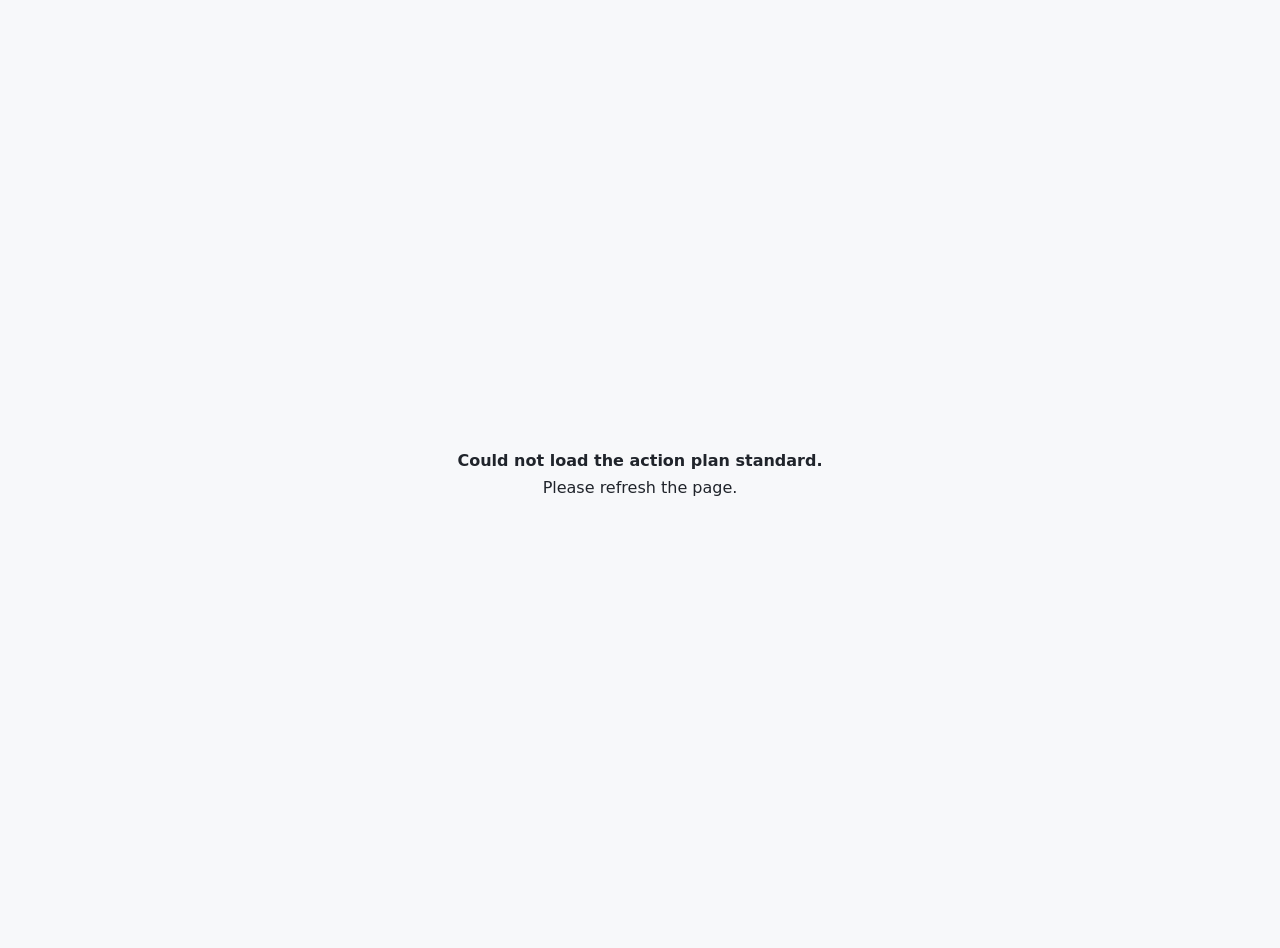
==== commit 78815fb7: "Add participant worksheets and worked examples" ====
--- a/index.html
+++ b/index.html
@@ -1 +1 @@
-<!doctype html><html lang='en'><head><meta charset='utf-8'><meta name='viewport' content='width=device-width, initial-scale=1'><title>2026 Vietnam Public Service Training Program | Public Service Action Plan Development Standard</title><style>body{margin:0;font-family:system-ui,-apple-system,BlinkMacSystemFont,Arial,sans-serif;background:#f7f8fa;color:#20242b}.loading{min-height:100vh;display:grid;place-items:center;text-align:center;padding:24px}.loading strong{display:block;margin-bottom:8px}</style></head><body><div class='loading'><div><strong>Loading action plan standard...</strong><span>Please wait a moment.</span></div></div><script>(async()=>{const b64='H4sIAAAAAAACCtV9+3fbNrLw7/4rUHX31r6VZEl+xFFs93MebbNNm2zsbveebs8pREISGorkEqBtbW/+9+/MDAACFClLjtPm7jnbWCSIx2Aw7xmcfhZnkV7mgs31IjnfOYV/WMLT2VlHpJ3zHcZO54LH8AdjpwuhOYvmvFBCn3VKPe2ddNi+/zLlC3HWuZbiJs8K3WFRlmqR6rPOjYz1/CwW1zISPfzRZTKVWvKkpyKeiLNh1ZWWOhHno8HomP1DCp3yBXtTThIZsUtRQA/squAylemMvSmyWcEX7H/rLS4iLbOUvUl4yp6La5Fk+UKkml1qnsa8iE/3aRQaUekl/D0uskyz33cYi7IkK3oqmouFGLNEzub6yQ5jvZ5M343Z56PB6HA0oSeLUot4zD4/Hh1PHj2iZ4lMxZh9Hj+OhTiiRzlPRTJmn0/xf/ZZLgp49mh6MuX0TAsOzUbT4+mx96gX8wJGHj46fHR4QM+jrMC2E3E4OTSz4YsJdhkdPpoMj+nZrBAixT4fxYdm6ElSwgwPB8dTfkKP1JzH2c2YDdhwlN+y0Ul+y4rZhO8ejLrs4LjLDg+6bNAfnOw92Xm/s/PfCKhJdttT8j8ynY3ZJCtiUfQm2S02QGSCNioqsiTpTcScX8usGDO1yDI9x0aTLF5iowUvZjIdswFMZsKjd7MiK9N4zK55sWtAtffEbo19LNN3+HCapbo35QuZLMe4pZ1LMcsE+/Flp0u/L/I8EezyOfsm03MZsR9EZl99z5NZmZoX5uFFIXlCfyqeqp4ShUTQwdb25gIwYsyG/SPc3uxaFNMku+ndjtlcxrFIaXGl1lna3ZFpXhJewTzHTKZzUUjttSGkKwsFS8szmWpR4GteoWP4XV9n+YQX+DrPlAR0HzOlZfRuCVPSWW6A+Z+eTGNxO2Yj/BlLlSd8OWbTRNzCA57IWdqTWizUmEWChmbst1JpOV32zBkeM5XzSPQmQt8IWB9jM56P2fAkx14WMnVgeXRMz3Iex4gZiFBRwhf57vA4v+2yg+sbwKn8dq++3Yhxo6OjLqv+M+g/PqSGFsO0zhZjNsxvmcoSGRtsgL1xHcZFlvemMtFwHiZJWezCLPYC4J2zWF6Pp7JQuhfNZRITKsqUaNQY/tw9OB7AlA9H1zfh1/NhgLmwxgGBHNFRyf+IsV11f3hSiEWXDfsnsPRh/9FRIRYV7t440GEHidBaFD0AOQJwQAOLpZgU2c3qgQkOhaMXe7W5DPqPYBYbD9ofnFBrLW51Txc8VdOsWIxZmeeiiLgSDh49jgRX4dRWUAz+7d0UgC/wX/tozIZsyI5GA0IXxCeDOivYh12INEZc47d2gx7RxzALXupM8WvRU5rrsjYTmeLBnRUSe8gTwOUVnPeR+OCwhsTH+S17TM/WgNvH5c9FPD2cHlSY66MsIvrhoy4bDoddNhwcA56PTnw8L3gsSzVm5oiFO3m8Zidv5lIL3EgxZmlGMG+AUV+qnuLXwEk9MvP5o8PDw8Hxymqmj8RUeKvpmfa4kuHj4y4bjg66bDSClRwc77UOWabwIA7GPJmMpqPp6piPhRCidcxBlz06ov8P+geHZsi8kAteLHuW/vZn80zpnkdqmza6GeirG4fnIOeFSHUbfmxy5gaDBnYyHK3dvnBhxIBXWCXgo88pP0d5Az5fAUMIahJLGvlrCPyA2tY7hg0GYnAtVoeozsO6E9QwllkTjBXzdAY8wOObNRSCVlOZCL/NBxOCeqcVT6+4L5+oLCk1oqsZh5BgaHApyaJ34aMMiK1eGjJuOH9PXItUK9j7VDRAWC14krTicYCQw2EDRp4Q7cDTmec9NRemOwclCx74t6fFIk+4FrAl5SJVyBYX/HZ3dICccXQyyG/37MNBlw2nJKohQTcM8GSV7Xs8dohMoMsinkS7w8Hgr6zHDoBd79Xo/dBxC8f/GFCYYOGjQydu4LAjHBa6Y8duM5WMxZ0C1BBkhkpIUiKZQhte6CeN4EKJ6NgOkfLrXiKV7tJovYgXcXenH2X5kvSB7k5f84mC91lZRKKXZlq0HGv8YK+ZJNXFnxZKdutkfPqAfu2Fk21GBAfbk/riGImorsFjwLpBI0l91MA9UX1aFVQej9YQTRRHYgH6D+1adU6qWY3nIJV3g0fTLDKCwfZkKSs1qXXVYG5TQwhUCFA1mI9CoY0NGrn64xN3Mqtv8zvkvfUghL6iuYjeGUyc8zTOptNq3i1YbOWqhE/EdtQBznobNTjJV3UOd562WxVS4J/BfHHWwQVOstvOLzhTSyyMMOn467FPOnp4wg3R5BEQ/zams+AyrasGg3YKMLKHBL87Z//d9Qkt/c4LmUYyT4gVmYf/LoUCjPaf2f3yHkXZIueFVGFDnWWJ/zsW0Tv/d062Ev8RCe09JZSCf/GUnLP/blgqYqSg5hOexr5i74PTEcw6pNzpILo8GqFOhYT5ZGM18NHo/gTQXwEYtazQ6zGXx4OAtzg9czRq66B2rI9QBVw92FYJPDhCJRD50cjqfzURcDRaowDWx8/HaaZ3rV64tyGhgJ6SbCaj3lTOykKskKbRqK7AmzX5hg7LdpuEyHvvUDCtqZxFPEdD3u+ru2KZzCZU4+S4lZ2sjKquZ/UDcGKFDktYBoO/+oTFgsKRA5T0zJZdz3poayQDkEySJuMVToYEF890ZcxQgQnK9ulEBb/LcPljNny0WYchNapTojoV2oYZFCIXXO8edmscoWIJQyeSVbMwklJID3mhZZSIGg/r7vSLclLIyDB516iif9WzikZ67TLbj9J85jH0B0Xs+67NzK4mYbR0y+YHKz3jo4Dp4xPb7/xgA8Fk6CSJ2ni515P/t8p5ek+p5dCN5S/dgNWy7AD2aAffC77pK11khsBXn4bsHc3i4WeBqLWe0ASW5xWCQpjULk4T4ldsJZqLuATlspBiep/zdXDX+Vpd1XHL6AYVmzDuAc/E+i319P2W2X0ZzLNtj9EdsrajcarnZPvdPdhb2xe4TJq72vIM1b7OP/igBJLdPZAH2FdvKrXDIdToN8UjjxbRNGK+bFKIHpygVqM1bICVQxt3IObLnkoyre5UgGob45ZkjHdK99B36GuFVeeJXNP/UV3EGlT+A/9otACmPtKKF8N03KscQX6vhk5puRC9SsPbBO/WuBBIQiVdQvPZfQxv1ibEb63pv26OG9XNXAf5rT1ugcVzBXWOm4yzjXaGk1GDcXZlff1ERNqKz6sGG59eeB+RzrXedlv/5loqqVs+CUic9405Hy1f+apA+JVQItV8zRwDdusw0GO47XxyxbpT030Ojurd3pM4+hbOBh13E54cfrcVWQX/Z5sBZHjcolp9CHFMxFS3MtF16jDBJC0Bh1oMf2vP6fEotLAcNlH6baz+61xeJ4etZ7VhwzZjyv3BYQum1FGv+r5Vp651UCaryGupMu3YcMseE8m+tFxlxYhVyZ1rTHvNCHt0sjXCVqNhdMF9kOfoMEQe+/sjIM+wEXNCab1NHTpuwpqKvngfb48x3sdlsqK6PQACeQMY5FkZ5U6kqvwVjdrRcWgaCiJgvG/RZlWnMjZAYNNgk1G+LmSlQlEghU7q3ChopHmydXRokyjzuhHNuq0cblsLUgWmFbdVIycYHY34wTAQbly0WLOJqyFCiRYXGo3voSeMNjHiaD5JBAZ74BAf22KIwwVGf2ObazLfVa7lhOcKDLPmL+pq3t3RdUsLSJdW80G/E+LemMH5g2fXAvRIntjnOsu3Qjo9v6c/qnnz10fq6HhjMf/xgcVtjTF6uhgn3CkYOrDK2FUOPEyLtG3kjoDjG5Vl7oEtHaPVEXwrga9GDI8Gdb52fLddwpPpV4bwLQkp+5KN9jY2Tazva30/fmiE68bZ3+6nfh3UOPPopFn1HzWrXSsqQy2MZJ1CdjJay6qrJW5pdKk+/HB3KvjsA+IW8jzNJw1qhmV1iKmDNmdK6GffLuIxJKnBTLxIGAq8G3hxE/6xOKyfCpAMgQhuFAvVYujz5lb7YB3gV0wLtdX8zAvJISRDRFrEZx1dlML4f7cJioJeK+HGbRfZcxrFXvdFLdSpyftTORwe2GniSN2KS6MtGKFquOXRqT788KMTip6/30vkgH58l88m2nyDi2irHTmpqfRrQ56GJxuKqcdN07tL5uwPKnD63+VbeH9VlBXiPjrbo0FNZxs1WS9coGhDRGm7qrai0a84HbeXDHCxtdiqIF6hrt0O6qFSXriP148qFxCJWTtrvtpxl+hWC9ltCv4PRsxbdUFM2ThuGzrYduov4teC61VYHP5hpikr/KyxTQVT3dbDEny8xcEAUbcvYql7iywW7OeYa95L5LXowcOAx7h4MIBAzNVctMR0H478+LFeNp0qodFs3bB+q0ZtNhEvoM1NZ9RqBQyP6HQCSuTqUKthPg2R1ytrPGqEn8mUGI/5VBvV32n4nRex1Ayb9VAUgUh0wbK08ySIyJzKW4GEqTCCu9l4RNnHBuNdjsvxYFV6Ga5icdOpXO88ONlYVjUH+o5wS51xVY8fbltq6GrzVns0qIXHevkqNpT2+gZiaY9tLG2YkzM8bIONFdk3gsqatdZDnD3dFP8ESv4/u+D82nOvDTjMh2x4PFgoJrgS3epz7+n6yGkENEhq4ESxtgI3p2H7nAa0U/9vIWLJ2a4fhDwcIPuHnmoR1O1BkVNko+934Bs/9jiMPuZaRk/wqaGvvWH1WRCiez89mTqqh/swVhNU72cJos5D7f6+PTVD/tFxBXgvAa4NhoEAhhlELtbUJCXFsiByh7agcpFW61ibI7Ya4Og+ClKhKn1r6PStFVOVnWiY7ORNddU8qguho3nzuDaC00+yQmpwcNA/ODiA2Hobgr/6cWMalQHWhCupqmk7XAqSbRgLkhXwQXOfQfKCkSNr6Qsn9mnotLWOIJpB/QT6eQWDwV/[base64]/32T+w9/2loHp4AtpjSA2doo4UqddQhDOvSOsdNYXtu/GTvNbTMTj93ZqojB6X7u9TUfnm9d0mA+dBPb92YGs/QWYEl9xxsN7cWmSY1YdxjqHrWn55eQwXm6Dx96/ZgTYHry+UCHUaaG/YWdoqags9ksEeegDpzu0+v794hThG5phnd2GHKv9i5nUs/LCW2Jmn/4PMUtoLKZ6d8uX//wYF1iKY9vr75/1dAjRXo1dMi81EYPLxh7iUfOe3BKiY80PnzVwdyZXJ91eJ4nMsKTtv+bcvOiU0tLtTU+CEdxOhstmAVZn43Lh8AlC9C38PeHQxTZx/kb+O9DIJK4zXkan7/Af+odeieWCJEozg2J8o6vYxkVCeJAbu17w7Y6DG3jCN+zzhs+Eyzl13KGe+Of+5S7ri2/CLb/lLN5IaZnnc8xRaJz7hOeV/DodJ83f5AXWSSUCj/5uuALcZMV71o/i3h6zVXn3Kd2z/BZ6ydW2Omc23Iwr3NBFL/9IxCA4AMv3K0ipC3fgAgFU0t5skSnr/ukfZxCQDmczvlb/Bdovc6iLGlvj2JP5/xCgchUI/BtACC+veA5jDMVhUgjwZ6CtN76jREjO+d/L3kCWvaFUmXB00gEn5zup9xncYbt+/iGcoWPcYmIJ8uzTizAXlVgOAAmwISYNR8xGTe2eiv+XcpCxOx1qfNSn+7PR8GX+fnrVDAt+IIF4Yo3Us8ZCH3A4CJIcxHXMgZYgOYiYmZCL3PAKT3nmkU8ZRPBUEgWMdMZ4yCdS6WLZZfxmUijZZdlBUsy2O0ZeOxS3JNYRBJj5xb8nSj6Ie/eN1DaAG7MpWY2QPDfpYze9bDFGgg2tLJ7+g3XYgV8RHUDOu7SJ9n+OXsGroG8yCaJWDCpmMpFJKcyYiDpZTepiNlkyTjTvJgJzUCUzvsrxHyDgV6Y3YGaUulMKKbnwgG2y9JMsyxNlswIcKaBSmQs7jXehWaJAKubnhdCsDxLZLRkWU6KLy8EI1VKxPfq/uUiT8TCYeOcK4RW0WWTMp4J3WWFVO9Ul3335qXqIjQh/BpUz3uN911WCM4SoRSUI1CMxzzXhMVG4iQYRlkum5a0gqan+8hLDNuBml5cNuEwIB2xA4fOnjIQ4qjHu2q5i0G7RuHZ0j32XCg5Sy2/yWsfzkfnF2AQKTEYO2Y51/MbvmTTIlvYTZZKlQLPN84BY4YMAcnyTPGkfkqQzAS/GfsxBU3gm+cvv1BgJyTh3YZZxzjHLstRV5U5T7X6gslUaalLHDNh4jYXhUSUh903c4uyNBKFwUBdCA6byJW/JMQBVZvONCtwDQ3ELa5Ybp+94NGcFhtlKYQrwTnKlDC9Mpki3YvFVMLZNie/Ip5sgpZXpfk7Mc8SgAHufrc2Hxniv0F2WChnUwnr96foU+5+CPhwh41g5D8xiZoGX/zkzQYiSq9NHmkd6bwMU4fVVduvAYMIdWKpIqD+S0AiWo2/gtP9qqfaEJBOCqz/aXZ71kFNdXAyYKPhoMOKLBFnHbmYhfLahQcmnBGDKJFOHR1PYzFV9Yd4aot3osD18AIOEqMnP2ENvg4MTA++RdsbPSnE9J9nnRP843/OOgcdlgGmalIH7Rc/plLDSdZF9k5gf53VCcDR4XrO4rPO94PugL0adI/Zq8fdA/afDiarnnVMebvO+ek+NG1YxD4NuLLm/aZFn85Mv6DedxhNrxrFPCA7ylnn0K4Gykmddcoi2f0cAbXXsJhqKcOjIzYcHLFvR8eDNRN37Q8em/ZHg43aHx+Y9o8ON2p/8si0f3zS2v50f7YKq4ZOwQbObs86o0GHLc86h6MOM8AaHhx1jLP/rDMcHXdYcYt4YjZyOp16AKeChzAb6LFhIDDIwEAnJzjQyVHHBFWm0TwrzjoLGcegUlqWYXOnUbQHsnS6D+3v7nk4PL67azB0dc5v5lmX3cxFIbob935wsmnv8+yGQaJ1Vqrm3rfeo+M/apMORlvvkhXp7gSk7XuLfQIdGmz5pRKqu/kAm2+Vx+EeaK/[base64]/[base64]/ACK1UurLUmjZkqc/AsOJORInuHzpzFiIxF6mMC7qDPDCO1cLPTaYEa4BSBFjR7i8R2zWIhipkg2wVnlWufZVPGQ/vVtUQzhrNfzThYG5hAjJTXIhVKdeGnjCQZMgG59NLuxVRwJScywUe1PQvfIayV5jLl9OxjAvSwX7ekGbhylcuCb3DieeIOdRrYHMoUrGVwzoxNUyhWCJVnKUWGedYa1WWOf3Wdna7LMvIspDOMXEy6vpkjFwVQF7ChM5nG4ArLik2RL/DYBsa5ZgOcda98XBNci++mwQR3CZF3PQwRaTNFMSX+XRp6smpsg3OhrMVPKpYVM57K/5AtjLtv4SAU1kGQoYNAGRsXDW4OUpSAicu4BMDEVggtMJBkirlpnvmfXDRAw+EvBX/Adka8KCQa34AAzUWD2ad/[base64]/3VFTXs5Ib09V6YM9wSc65gYUjp8JijIwNRiHKxWgg0HXLBFz5/[base64]/BC8HjZoDBsi1gmKMAGeY5Z5+WU6blUwAD1XFTOGNQunEfmhlgcEinnshbFFwr+jL/qbIJU/y55qkEGilcXQlRM8lmaQUFsNl/mmZ4LJdQni1wHWyLXi1stCnRKpTFpI/DDrBniJtbg15sXl1evXgCmwH5AZDYTtjsQD1RZgNR4+dPrK/Q5YihHjRJF3GQ3EMlKFXoUtVpFywXPc0B/1GtQ9xTpjM9oo1BiF7Pl1qj3LFssspSJooD0jplIRSEjFmVlqgtwuauokLkLq8hKjTTMhHeR73EeSHqb4FxcQKyH6oYL9hfbsLRPFuUOt6VntYADq/ZaHz468Pla/tmiJnteY/JDM6e7K1ZwPRewXRwe83jZW/C4Mp+oPiOu7HD5xpONeZzlaN4w0QVoOsHQXpSMbaTBF8rzZoOGvzU+OnkKdVsDoy6DRFXUtrgu5G2X2XRv04IEfEqPMLi5Dg/fiphNEz4bsw5BPpYxg7qHysVM4MLjjEndcZhfbQz5Yz9ZjDzaEiNDRZuU2VVddsFTcybXUkVunNWoGFPQ1AxYN8ZdRFmagu5AMQddJBzXUkugk0aLwz+ibCEMDZRYRaQLdCat8rKQ7NBAyJVDyUpz9U7dG/dMuE4+h+NVhe0ozadTmc66Rm4AKLGF1CaeEgN6DIKuR746s/9pLqM5KE4p5m6yDG01PFFkbzT8Xc+FLJi9Pa2NuX8C2He8Jfah0RwXDtvdFFTRpkU0KuOWHk7LlLgS2g2szEZBfriLZO4tBBoPTSI32XqVmxFtgEFaJ4UZohPNMxmJFU3EBB4R9oJBFAkVWXLZNU9KcW/MHI56wyOyZsKK3nXBgsXfAWVElQbGJK0Xhvz7f12sQ0QbHQhG1TETGNVCXfNU3YhCsc5lRlzAgNQPfMw+BgZua/0yUcIf1/jVFILcZPmyRitU0XzbV2Q+arR2SWXeV2FZYDS8lnHpjCE9g6SC0MzFarWEfbmIMcvSgZdBsg+YPM2nag4BjizOotJJ+qQxa3RKoFsEkrWuRbJkPCoy5VQR8JdsZ/KqMo3q4G5sZBKpGu3Cz6AVKV5kWbHAXTUFm8j8MAS/KasAL1Iy0fkwC4jxBtDaIHQYczXyvw2xoQgcIGfQxWmUxeL86sXF9+zi2dXL1z+wN68ufmDPLn74x8Xlzs6QtopdgWa/02NGRuSF4OOdXmUJR/0X45Hh8fNmzR9eXXlRuc47Nd7ZGVX+s0ur5u302A8rDivo5Kd55nl0wGJOTwPHFTx6ajVqq5pSO0S4BYcrLMAQfzPe2Tnos+eVQvmtUyh3euwt3LqKcR1sOA5/j2q/D+C3c1QpLZME1XZc4mEfluZCOHZ67HuUXMgWnCDkvhMiZ4prqUDzdU9kSpYoePB9lkqdFeOdnaO+3Q/j4tnpmb/[base64]/IYFYA0yKap1mSzWCCJ327Y9ZG9AJ4rQUTcVDs9LURL83BAjcAaCuFnJQWEBCajWCCqzGssmvcQGbORWrHMRoPj0H/QGK6ECCzSbUY7+w87huwQtPvnbRozjhaCffJEQfyJHR+EfrgnIXAvn/ONd+v1u59RyizT/499/wpwm4/dN2ZtzvDQZ99jTLU90IpPhMAILiwDir+YIRyxVgIT3nlaQXzFDhhhAJxAy3/CVJuNZe4ty+apJ/x6T4Sw9P9vBDb8JAgv/kO34m5yaGRhfwk+LtVY1eLN7FjjwqZBUFXnEkNrJmWpExapg0q6HcahDtMrDy/tE5eqUyhOEZZsr6Nr19PptxCXHfXbmAR7sa1X+IrUWy+/[base64]//g1IOLdSv6cRb2Gi4xL7lkL9M0+waV/jE0bd5uUBLoWF7VaqLzvDcENWyrV3tHIKT2TwRZWm2IL6uskiKe8SMNK0pSI0QKTokmmNBXhofBs2yUmBt9AuZ/X2LvHSwMG5H+ojbdJ1oORGFElFZoKvx6Zu39JgIY49K5YmKttiMIDuHb98+XzEZVFzzQcDznMtkCZ2SkFLQ4WyCDwZM2PsrcJfcQXBKP/gE0HNv444A531El+Rxt7J/N0yp6zZlBNkKTlBSoSLSEI7XFDyzXexMayRidTtOmGjTRtAgvxGiBe6MWnQ30DSy3Ef90QBk08YtKF0evrvsoin9JJHnQXGG6sKWzvngcX8w6A2H/cOB4VlBU/8mFjNVxxxce5QKzn8SCUjGXfYak37MIXjGF3mp2FVWFl1LaReCvUx1kcWlcfSbHk7z82+evwT9azpFfHqb3S5h91psRevWNTzAdR31D+5cl8Hgzrkh9LV1vb6mIEMgS0Zf+sZRgi8Ue26O5lVAxPxFPW8hc7Zj6wij2FCD/0CZ+vdd/DEu/tEGi6ejGNip6uuvtnPs1P+X5OfxpbJv0FrwdRMASEfwsrS7ZH6hFMB64AeSnPa1r5oIN44bvPOoDdlVKT6Bo3YHSlqEArBfvKxhHnjUKgT1t+Fl6ox0v2VlkYolKZaox4PIC7Y/qKNyf8R7sFN38bL3AlNsY/ZcKg6RCTjXSz4VemmMMvUFvkWninuFH3hmZxOmKT6JY/W0wFDbrHBhKeZMLeG33eFnc54kAhPbK0epv2R7IF3kXddFrkzqdjXSQv+UgzViP0Gln0/9YP0jkxQdCuT4Wal0toAs2NTtR/PBeiavZUIWcAhHYFAXI4FtpKQBZQ+qV9zmEzhizYzLWY8BIwPZ9q05PirAv6p1PU+dA61RyN0qS+EncfYuKSpERp411F8UGsNMuELXFCGrh9M8sY48JfSfcqQO2NW8/ASOFMr7nfNLkP3/AX/Xgb3ghWbPwJJzmaWzOKvMCewZ6jsBj3p25VRiGyRUFhOe1um6wm7RtlnpWH/AobpzubTGb3pX2Y3lWRUE3hTZIsOFfcuTxF/4j7hIUImcbXgi0mgOaebwIJv6S8b4iD9CPnRC/08Fz3tlXlvt11IkMbsqZM5MA5z5szLRaPl7cZtnikhPRS3JVcmm+C3FLVmv5OrBw8DwP4dpHbKvC/npMy0DT8w+eeVsAXhyjMnr27fPGbh+Xhp/7/N/+vvhfQN7B42d2wA6CTXwT0E0dEa2F2QiGrMLw7Z6z6wF5SLPi4xH8wZm5QUhKjhXpkOyN8mopqd9YhzLZdAYnxBUMS0Wnr/KX7BxKJoAOC/yzcZFrsafYNzSn3LcHn0ido67jhvGTWZT9gM3og6UWVtMkuWYveI37GVayVKXKP+Fh22GZsIw9SERMwmRaZjqaMQy517g6kP52qMH4Gsrq3X2EH95q61eyUkBORSIrVymoNLAxQ1P3KKt9TAWiywqeLSE+M2snM0dKCqr6p+CmCf/N6wCuBlfKCBn31RWZy/jroaFXSb0nGrcrYrvuSggvxEwUn0yJL9FY5GYIM3eFPIaTM2XmO88Zt9dMTirobaMTWxK9PN/4ulq4HJBMAFwRj2XKchhfwA3uOskfnfFXl41iM4XL3ueM0mm04K7YC5S5658IdqXLv+UY/X4E7EJbEz5fMr+1rm2jD+xy55z8ZsI+e9boWRiMtonpZKQTo3+YpmWLtcstvatQpjyYNmUpXZQ9CKFm/kJcIPvXv/w4s1l1wqYb4osKgvCq3Xw+DrhMzxOzXEQahNn2J+BqweDT0TZvoNOfi8h9CGbamIDlWeWGQGS+DDtWu/SUME7HRgXLz0W7GRHJJthjYkHkpwfjG84eLBnSVbG1g5nY2kCS9Zr8szbc5cb/9S1za9qdlZ/EtoB+VcoNyAgPxmPFzy31UJNmYF61Pff/+uCFWIOiaQ8+VNO1/APULSPNjJ2VNEaYV3nGsDJ1xUUfgYU+ZoX4gbuYoCqJstVD9hKcLc/YJdNhYjhYokuBps+AFte79MOb9Xo1esHhzUk7d0bVXwPRF/[base64]/49I+/rAMz/a/swPWeBMHZvTns68zFIr5NSCACv/6r2IAKQs+oFsnrPZiBq1mA8jrygvEZtXxdHrUcG28ACETUPoYykpQxFdakFZou2pRIXnmJ5mw7ggphhSDahgFsU14SQqVNzo/FQlFDDZNyiiQIvH+EYbWlsVB1jfu6Ftzwl04fmzYMNEfIgw7sKFqHBLdGNQr82Z92oCydQVSbt7Dq/gUilXRQhvjIO0FNVSu4zSE8HjEcQz20zOLWnFSgB2dxWS1qxD9XIchQA+/3+BEBxsTwhGrMmzOybNJiGx5ZXvbwozc+5FAqw3K8iqp3JPjQk0XsgNRtV6pfa/[base64]/NZ4KNdLVJSuWrpwBfWqAPLsxgH1OH/wtk/2vrsHwyYb94am18rthewYr3F9Cah7sfJX1rnCeYx9CiPwYanoJcWXEc2zt9J8q60Yx1tE576ljfP99JtKVbBFpRGeX/qAJAHShSswGRyNEXYoNsVEinwfuPNNGO4P8jl1FIiDF7q222pTrWSCdOtp8GsFoclW+VGB9VSRIL0dUPSLVTZs8wByrBiKASdnua6rRvB4S2ZTI155ai3kGmpRS3jCwsSGrHB1MXQWVXX457S/9TE029Qw6PrKv1FgAhV9q1Jve3/+XU48Ba9j53O2HhF37pCHNWOrl4S56xlrUVoa81tcQ9bgEgFVmCvEhGVmZVKrNac6bOLlRIulEMdZYuFSGO8n2uLpEB3fXNbPiClx4IVlozfULYTStUbxgqB6PMDsG5j4Qlj2Ew55ABV4j2UecUo9LzIFtKFsqxPSzMjj7yRX9yKqKQsBaq2Ywd/YwvrRHAhVdqSONatDl0hVJnobeZx4M3jqbv5mUiIlW/sdKAWg6m+CFUfvQIWKJO5dLHA1LPNZA69ybxpzMM+zc8vrbbWZPkIzSYraQLbTObIm4xXYoPD7Za2AuJpfl5ZggI7EGYFN5aI3GYOxz6WWCsHWneM9YduG3ag8Sw1Yb25rjHQUBUM7jQAk23O821m9cjfJqr1iLHAP72+sjN5jRcTUjlDMvJRrRVTG4q1xV5uNP6JN/5lqFa6kwMRyhgzUkD29IJTAGhbZcgNB37sDbyuNCGeFY7VnUOhxBYH9DJethh/OPABH2hzdtjaHY6F4AkihKuqaK9whBxOq11tMwWfYl5aOT4oc2lJV1jLpYvme7TQddlV1nsq6GR3Pd3T1TXeZkI+Ia1VYjHqhJuSUbbs1S6VdaahlP02UwhoKAqPXnoWt9V46XxClZZKcbPmL5B60giFN8TZnqn7EmVZEct02xMy9AnpW/9WTRGaEk7z8++9Qn0LVyimazPzvS+Apijdqx5sM6OjgN8F7EoZWT2U3hwlWa1+6BdN6ZIXyH1N1Y7aZ7atBEd3Gn/kQmrVhclXMFyj9OYkZV61RoUabxBqk9XKIserLJW9+gPu/jE17WBpYERc8Fu5KEHtS2d6bi4LIF29ui2AF6B7ce/+WbhPHcta3kDZmOryEaRyShfYm0ib9EeUCreT6DSfKFOJDP5sr5am+cT4++n6SHJl193/FQzNpdUb1UhzPZrerCHjrKOLUlTTw8gQkAW8e/[base64]/3454rjvfcFZ6NwXPSXaOdNNBx1aNYNQgBjS9gXdF8wv87PxZdY/jfF27n9AvclcrW5hxw3ZPN2z3rL3d6X7z+uCLFpic6kkWL9uhdarj8xe+6+d0X8f49GDwV/d32x/7bfD2ujZuJPfl8Ogh+kWX1MP2edF6I5nrafQQMKlXY2waaPgQA10GVvKH6Pt0vwWdTvcbz+vHIzR14emTpDdXXL2769RfqN5LdVcjVO/v7CkyFmuR39nha9DY2T7GHqd0+/Da9jaDhf0gIA3nDyZQAEc2vBNp73FEsOfRR+v54KP1fPhwPX86h9pXTT7JA/0KnS+vIBzxrhNTBZHf1fKlLT53V8OgRvAlnse7qYs1IrB9rA78h59dvCSvkiqehuWV64a7B+Di7p4P9+VPEP9jyv2RndZ6nILMzQ8f21jW3GfPqyJmyuQI0fimCi+EFTzIqGjGc9+9JpcEaKTmRg8sGuepuR8+KJWzdl+9wlK/FPziGxODetd/PoG6v9WSInY+stnyxWIiYrjnyNzc8qbIdBZlSYvz2fiVKe4oykqILyjCO1/aDZmmYW6GqO6EANx0FVi9W53Q5fxvusmjh9uaJdU4wf2meIkyXh+HN33gLalwnXBzydrtzJZ2xLXO6J12y1CUyBQuVGrMH2vOFvsJfMXOGYkX5UEAi7jlULL+q/aEvp9MLD6A1HpO7e3bHCp/5TkUuJZTMMXMMexGsThLxZo+n0uqZoL+8yorwBb85sE1fl89SHJeEzid7/Re8IRbiFyMOdxLUoiYLrREb5HNda5uP0Q3lr4L1JXJHDMg8LKGMtVYNH7ttzCfCbg13eUG0jr2kIyKFEtM6AxQ++MB1VgA7gHSCxM2ap2SM5GWMhV4K+gUj/A64MHXLjD0tzKeYQ0p5x0COyHdzzfBalOOw961H7rgsehl06k9BJTNJpPEVHeGKu65/ngArbkv73f2K18LnXw6wGBbNPfWUeTanQhWXbtlPYHEnRXVcr0LmAA2pgs5g5r6lXu8a664iLMbchQVglLfv/rwXNDNuSMm/n1sp56LYl4fjLWSkNjOA/E1ATOMsvL68DIc3FVIYcgWZWy5yry1Is/[base64]/MsN6a5UnuLVMtgWh2DZ4qtzl0Lakqbn+dZP7TkSlrUGwCQhzCdFlEOAK4QwQ16KYcC0XeAUlXv3G1DIFrzDeNWLv7bP8tKriUCX+I69rvhPQ1+wa5khJyRORZDcQC3Oj2Dy7oQShavrG2EyeUHNAIdXh/peaVDbD+r41mxBabF4t9kEwtZFBjn1vIN9maEP/IshzP3HF3tK9NO0mdWoNt+C91FClEpII1rU1HcJmrLFSNhlaWsx8bSa+VkDE5xfPnzL/JstvoPYHyL1o5Gn5yKrnQZh0l11+f/H2imU2Aad2d7fJ5vKxz3OmdYPLrntxwW8omaOS7UwCXH/dzOxNP10Koq/[base64]/fZkbbXi5hvvAif/io/2+b6qrotfoVSVslLZaSCCD03hEC2NmcUxCK9JVmob/m1NOVR9IAjm7lZ3pdi0yrUb9rIpJdRLRrT7ZCqzbUP3fjQKKlQDwt3iq7fwAcd9oM168/VlVbcfLsKwrGc9EbAltQMeXqdOnkIRRq2biH9zvam59gsyM1LfMIw5OqmSplZfBPmp6/m/Ncq6s0qsvutP0/[base64]/lcmSgSQzZpl/79rEr4jl5w/5ZmZX3MCncN4lfpbGdYPaFV0TV+0zl7vYVng1ns0frbaOdMi1hJ6u+PzV3fH5K1NzIbS9CNS7cXrznWl0Qze4oO+4XZOsDxG/FnzFxAtXBqPjBNwMoPGyOBMm0wTzS1icrVpmVo0BL3X1oVP8rTsWMRcqfuBPc/VOaBRgswwqqQMlKkSpSL60+GxZHiUhpku4oBdIGYSwoD2sKNO65v9yaq1sU9DGCnbDwXjESZjHnshgBAgKHPaGLjx1hYQq28CbN1dMG7rVpU9vMKVmgo5QW6XIR7geeUSQ9GxiQ9jYlAR3N2XT6Ue2I/3diNEQzFNQ9luDJem1M9M4SoZmGhBipAKzp71Ub9nqEHF7DH5ohBmQuqzaaqgYgQ/Deia2zgXdn+ywYEXUAK0xS7EOjZtVssTMSZgzRRwE9QuI8ltFoqpeo8lkhLEF23lYzJ5tcrW3bdp6v/dTKtiT2zsuG2ymmB91foo3l5qkHVzrJLvtsP1zdimo5EIPjzvlgUNxKIfj6Fioil9i9Qfsc9uRbEkqJKZT5MguUfCdG+7e3V8gahiyD11nhU8Z0LRrhLk4A21BreYs09XB91+iX4jTXPNsuaXjJ8QIIEEECybYHZRQZ33WPPKG5W7uRJfnJdo/PgRdXoDtBDCffNnkhwZKWTs39wbhd5CCUmUlgq5P1l4q21CJwc4fYtORyRv4m/9QfQA2vbNJlYCucBM02omtSm32jYgU2qZtBEwsNJfJ/Ud+W6bI9kyNazbNIvTvZSmVSAGemkEyvq2sYerMf0S8+doXVO+FNl5JaTjt9wbOa0uoRL3CxgecWbpmNPQikM3v/[base64]/r/7sUxZKKRmTFbqdPQ+w9Me3RJtfeHF5XjXmpM8WvxSXObM1nP2PIvm3eo5X8Ah2ZnkCT5DPxHVwZfMZ+32GULZvqMetcEzvumdJwsK09mEdvrhdJ7/qwAyhB1pSW1vTSNhWx1N9nsWhpDK97YEOx7WdSz8vJVfZOpC2fUIuehiaudF13571bHjVAUWNm1ocFMMasUyxLlYkyxaEAIZvHwNcTEOXnY0bbAE9yruG3TGNx2wd4BMPCUkARsxvBztjPO4w+Z/MR9mB+HHg/8nGa6d2+USb2vDeJ9H7o2P8x935M5SziyM29h1EWC+9nH+XwHs48eIxBB94DV0aKQe2KoGlFRC1L6XR3fun/lsl0t9NF9EqEZoBzV3Ihiif4M+FKX/JrEV/AwUjLJHmyszMtU6IaIDNcwZnYNT6JPdwuPCZ9yN9+RojJzqzT4ol7jacW6jb3eRzvdqTCEnmTRMBUGLuRaZzd9DH8AeaTlXrXDdcHO1aB7WrP2Jn9Ugltv9vdY2fnOLPVwQuxyK7F6vjvu2x0OBjsPdl57y9YIDToDO86Rwymw7Mz1gHoxR2Cgpyy3c/CU7/HCqHLIoUBwjft0Kq1q2auM7geHGeuOPCHjpvIGU0Fnu1t2keZ0uSDTuzDOhj4tTCT3aXFQgJ/ckmECUD/UovFrkeo+oZEdZFo9mWaiuLbq+9f4fRqSCZu2HOuxS7tbwDxXy9KnfVwTuwvv3vf9XX2CqaAuHupQQ/Y/fmXLvudzbMSSMeoh3XhO2Bog0py3iP2fu/9r/UVGnUGujdLDGfSuUT49vv9TjcEdiPm2lNFa7K/7sTWANBPqkdIo3ex9oTF1oOjOrJCIamsqG2UYSEIwbNw22bt24aDAELjh3tmduFWsjPqFudTPzUvDB/ZFXSRPHXhWCAY/hrQ0rGXDtQgoA+f+N81sk78irr4pbP3VTO6m2oaH9KvEvpCU/aN2O2gpAHCj8JDZHDQ9k54ftchsdy26fPW6V0kyW6dee31p1kBZXF2dwWJih5SmSd2b1+Yb9lZfdQnQXOAAdyvDdIUfNPWHtAk2GW/[base64]/+L+v8/Ivdr3tAvkLuSXaLuoq49fCb+XvBztjTLEsET3fNk5+x/S8WXQgELOI6mpsOgpUQyrUtZhV+kCiQZDy+Erd6dyoTQUU4qaYhrMWnw5MkmxiW9zTJJrs/QzNkW9DSTI6alkXCztiPb1/1owJ8ZFQ1+ce3r3ahE69hItN3vnpBzV/QCdrtcAI8tOrPCzFlZ9C1e2Snz86YnfyTFUqNiVXxLnxQdRYlMnq3W/02khU+gGkX4jp75027LJLaQREpyL1PuRLHhz+mEn7sAkACiC3BnUogAxC/wG+K3b0+fU0f4CSEZhOZwn23Z6zTgUf4sYc9Sy08vDGNv7R0DSnDszkvnkG/2PjJjsUYQ0ImOuO79GFtMcD/02dJloqvswJvulGQgrYbwSOzIvizzmsAwCHXsiJqxQ1pt5u+blMev2oWeZ3g6EuAjpJsNYIlNlt9VBN7OyjNdehQNXaFdOFnw7ks1/uly2gAYE3IpgMi0c4BV9hJreNOjQWutA9HvbN5nVsZPsXVMo1YwK2oWuolmieQkvhnQNxilFNCr9eYEsi88bMqol+qXQ2/tttWkXg7iinIDXIBv+FSs6nQ0bz2ORB6f4FF1NkzUKDRbC/97F0lDbjjQx27NhpXaj9/byQBnzQztr/PvuaQqmXupdYZkymGE9FqWZJl78q8XwkD6xk+faX2+lOZxru7ykDl7Jx9Rn/3VRHtfRVgKnCwTtPWTUqZxJQpBbj7rV4kwc4hRvsbZv94YWUyaPAD0jGQDlrPOdmWAuE7lMbpy3UkCEVKMy2lAMnYWTOE9DIRl+DWUXsIVRJ80NETsF0fh5pgjl/0I6XewmV6Rn6Ci/WwF/ijb2ayZ+wS/0o7FTrUEMGNQLTdwxgzS7+LdoqGFAUY1s+FSM6+wMXiRFHSoBKTe4H0g03WcFh8b+eNP2pkzizySRu9XD8lR9eQ/QLkDLvNEx6Jn6Se79KgNVzaM8JKpQQ66uKOeDPpeXIH9AIy0wyyFUpVhxk2cECjgxdCrZruesCFs3HQoscADoRZ9TOEHI3cDjqDc7+efhZnEQppYEk8/1f6l99pQlmp6QS+/7Um3dyCAf1vKkutQaGu3HuKgifP5XxpBDJDqaHs+7iCJP4mSz8NAfaQsWdG6evs5eVro6vtUUvjnx2zUdep8kCtxjUyQm+twdjTN+DFe5IMPXkXW7dailX/N2XMnKyuyphVdtHG2GUjM88Oz11hwX34+kk0B21Dn5V62jvBvkI74G4Henag6HcaeSy99ujzus2o7Cy0I7Dj7sg0knyjrq9ABgLMek3gsc6mnhU9rIEaPoM/DTjgSOzD7w3ggHyhDgdfyvhG6m+Nsb7ROmSs8+t0Os/eX7cRmZPibELWx/JOpJXdCy4iyC103sDV64wzmhfEuYneDPxpGF0L36E73myTGuMdM5QuDm5zTHdXdN2S9RTsNwC7D/FbmO49EehMQe9zsjQZxlIxMOUrATVdJu66zgrEsEacTqVfB3BS6+HUpbX0dSEXu5ayOMKC774yL5swF42HGYFoC9yteD3FcOAGW1MlPbK7UFZX6dqq/eiTNpHoGIQEccBmm95AYqIlKF/9K/1XCjkXCrJRluO1G/Gv9GsJpCzwyHhA/szNtTKcryBSHY/dx+EWVceiEoTACx6JxByOSqKo8UmeS9BJ2Rn7da51rsb7+zyXZkv7UbbYB1eU2v/L777rqo9Oq/f1p9D0/b7RM1a+ARcV8A1HaQTHMCJL+y+woMM4JIvXaWwm86VHXy9KPc8KEwE8Zr8+FbwQBfvL7wiX978agvLPHkGvd5HL3j9oEztjpFSj3nDYGxFteY+QrwS8mkmpgmmDQdxhHiHT22a94te//G4A/f6rQkzPapAhd977X9Gkb6Dy3rM4flbrPdA3UHipvVfGDHd2xg4HQxDp17Y48LWX2oFvMRHVaWMloTLUXm6QR78oiqzY/fUZxlhSQCmPKxKYCLb7l9+bp/Z+r/+rZ/WswRnOloNxvYPfUAzxd2cTpla1LnO4frZlK80+dh3E6GLtMeu8+fGqY4MSzC52nc0uXo7rUkEFcuvObUCKKsrBuM3GrPMjzs9FpwX3vAMtw/w0jK4GhpsVnaoT50xvMkcBlPaqtmrOxz68+2rO7dv3pt17or4GTUPArWBp7fUqkq5r8MfhKM2ijqWNcwuQdA3tsIangFa/trwGN436j5F/L/iSQeoDG/ZGxqWnqBz3tBBqbii61Rl3BazA10myRPTxoXn1ZM3U2JTLBL06ncBGFky1Ak5OX/XN7WzEqHJRLKSiqhWe2b3G3OXC6QgAVF8o076eBi89a0ldUfCs8s4cithnmvStuO+sP7Wt7rxMr3kiYzwdNFqn0oFW/H71bp9s5RFemZSdLpkOpMJ/rYZgLe97Tcb6LXwn9e7c6iYyjZ8vU76Q0TMqw2bUsZpnxHinnWfzTv+H9e7tkW+9cnd5WAS9KYMGDUI7zO0qyydgk7ZTCz2pjYZXDL9FKzCP4xdQW+MVBoeLYreDZvtOl/luZyecSytRvl/ngXQO0tucp/EW46zx/ZiYMF+Dp0eBxYke9bMcRUGAqO/VWTtAvyqa6o2BD4Ih8ElDtIpxIO9tPODPGJn2heaT0Iyj+SS0ovFJk2vZxgOveEpXSdFFkjATQKcYbQqkZLuLUfudLfa05vTebGONnZq8wOyMfdbm6QciALHqK94N1hg1UF+qHeErhicH0/lYlvbZM5gU0UyszYnFOkWS0JWPsdT9DhsHH02n24AF3Rho09gCKptGcwSbiS4RhlFjlWa61Q6iBWCjyVYmqk3CIahfkIg26taR9g0gS2LJHd36mvAmgCCquh4QWDGuA0UsgC/viuvQcUR4PSXJGl/2qQ5RH56pr/o/D37xdBLi4ZVSGZrIiZXXWf6TRq9Ho6BBn1L2EBq9PEYNXWCiYFINGEyY6seeOev5+03xCeJ79da4byxLeDvTW+hh1fzQoedgY8DejR2qhvpfdXytz+swBPRGPnwvuGlrr/9mHzie/8RnrPa6m34hQAbZ9Z2BAa9fkUPWMHtiMrhFUZYvwzgJvHzI93XjgzV7Zw5AwJmMIEqFt1q9jqZrGy4Ecwk8gp9RB4FJx+udxFyDpChkgv3UGcSaPE10kFJ+DffCZQVEIuSTjBdxH+2CaH91cvDqecJUCBZlufQsQU3+JoPD7j51h8EzoS/t011vFONIxRrRK76Pt/DYb43t+tQ9+B6snXPXAMybvR3MupiTBHtTu42NeBzTYDjCWihYKaOPl3or9kwXyZfPgGnCPvrQ8aNn7gpPM2gJ96DVRR+1QiM0nzxFFFKhPxIa3ylWBUYKFN227QU/Ml3tGHnMzGfNedrgRIVnKcQmFJJqB0fzSbVTTZOoC46bCY/GDwSmbVBDzEo8pHjv/U0QXCceN4nITWGW1MaujS41g/HtzBon8D4M0roTzTYKGPOpYHa7TgiohDN/fKRhqALb1di4lqdQtCEIjm1swazy96RquDoLXAugTV0GMVEcPi/HC69AHK6HgQYGoSCkefUcr5vMJCmLB53LqiS8Rhp2s+wyFxWB1pN6hPOTnSYFmZ42qPQrCv1DqPOhCWnjAGtQYUjUJ9nHzC1GNeXS2px2DMNp2CFM2CzR4RgQm02cQ277T/dtRhT8TeUYTtHfeL7z/wELZRjOXTQBAA==';const bin=atob(b64);const bytes=new Uint8Array(bin.length);for(let i=0;i<bin.length;i++){bytes[i]=bin.charCodeAt(i)}if(!('DecompressionStream'in window)){document.body.innerHTML='<div class=loading><div><strong>Browser update needed.</strong><span>Please use a recent Chrome, Edge, Safari, or Firefox browser.</span></div></div>';return}const stream=new Blob([bytes]).stream().pipeThrough(new DecompressionStream('gzip'));const html=await new Response(stream).text();document.open();document.write(html);document.close()})().catch((error)=>{document.body.innerHTML='<div class=loading><div><strong>Could not load the action plan standard.</strong><span>Please refresh the page.</span></div></div>';console.error(error)});</script></body></html>+<!doctype html><html lang='en'><head><meta charset='utf-8'><meta name='viewport' content='width=device-width, initial-scale=1'><title>2026 Vietnam Public Service Training Program | Public Service Action Plan Development Standard</title><style>body{margin:0;font-family:system-ui,-apple-system,BlinkMacSystemFont,Arial,sans-serif;background:#f7f8fa;color:#20242b}.loading{min-height:100vh;display:grid;place-items:center;text-align:center;padding:24px}.loading strong{display:block;margin-bottom:8px}</style></head><body><div class='loading'><div><strong>Loading action plan standard...</strong><span>Please wait a moment.</span></div></div><script>(async()=>{const b64='H4sIAAAAAAACCtW9eXfjNpY+/L8/BVrd84s9LcmSvJSjsp3X5XIST2rxlJ3OzMnknEAkJDGmSDYBeulMfff33HsBEOCixeVKavqcTtk0ifXiLs9dcPyXMA3UYybYXC3i061j+IfFPJmddETSOd1i7HgueAg/MHa8EIqzYM5zKdRJp1DT3lGH7bp/TPhCnHTuInGfpbnqsCBNlEjUSec+CtX8JBR3USB6+EuXRUmkIh73ZMBjcTIsm1KRisXpaDA6ZP+IhEr4gl0VkzgK2LXIoQV2k/MoiZIZu8rTWc4X7H+rb5wFKkoTdhXzhL0WdyJOs4VIFLtWPAl5Hh7vUi/Uo1SP8PM4T1PFft9iLEjjNO/JYC4WYsziaDZXL7cY6/Wi5HbM/joajPZHE3qyKJQIx+yvh6PDyYsX9CyOEjFmfw2/DoU4oEcZT0Q8Zn+d4v/Ms0zk8OzF9GjK6ZkSHF4bTQ+nh86jXshz6Hn4Yv/F/h49D9Ic352I/cm+Hg1fTLDJYP/FZHhIz2a5EAm2+SLc111P4gJGuD84nPIjeiTnPEzvx2zAhqPsgY2OsgeWzyZ8e2/UZXuHXba/12WD/uBo5+XWx62tf8eFmqQPPRn9K0pmYzZJ81DkvUn6gC8gMcE7MsjTOO5NxJzfRWk+ZnKRpmqOL03S8BFfWvB8FiVjNoDBTHhwO8vTIgnH7I7n23qpdl6arTGPo+QWH07TRPWmfBHFj2Pc0s61mKWC/XjZ6dLvZ1kWC3b9mn2XqnkUsHciNX96y+NZkeg/6IdnecRj+lHyRPakyCNcOtja3lwARYzZsH+A25veiXwap/e9hzGbR2EoEppcoVSadLeiJCuIrmCcYxYlc5FHynmHiK7IJUwtS6NEiRz/zEty9L/rqzSb8Bz/nKUyAnIfM6mi4PYRhqTSTC/mv3pREoqHMRvhr2Eks5g/jtk0Fg/wgMfRLOlFSizkmAWCumbst0KqaPrY02d4zGTGA9GbCHUvYH6MzXg2ZsOjDFtZRIldlheH9CzjYYiUgQQVxHyRbQ8Ps4cu27u7B5rKHnaq240UNzo46LLyP4P+1/v0oqEwpdLFmA2zBybTOAo1NcDe2AbDPM160yhWcB4mcZFvwyh2vMU7ZWF0N55GuVS9YB7FIZFilBCPGsOP23uHAxjy/uju3v96PvQoF+Y4oCVHcpTRv8TYzLo/PMrFosuG/SOY+rD/4iAXi5J27+3SYQOxUErkPVhyXMABdSwexSRP7+sHxjsUll/sVMYy6L+AUazdaX9wRG8r8aB6KueJnKb5YsyKLBN5wKWw69HjyHAlDq1GYvBv7z4HeoH/mkdjNmRDdjAaELkgPWnSqVEfNiGSEGmNP5gNekEfwyh4oVLJ70RPKq6KykiiBA/uLI+whSwGWq7RvEvEe/sVIj7MHtjX9GzJcru0/FcRTveneyXluiSLhL7/osuGw2GXDQeHQOejI5fOcx5GhRwzfcT8nTxcspP380gJ3EgxZklKa96wRv1I9iS/A0nqsJm/vtjf3x8c1mYzfSGmwplNT7+PMxl+fdhlw9Fel41GMJO9w53WLosEHoRen0eT0XQ0rff5tRBCtPY56LIXB/T/QX9vX3eZ5dGC5489w3/7s3kqVc9htU0b3bzo9Y3Dc5DxXCSqjT7WOXODQYM4GY6Wbp8/MRLANVEJ9OhKyr+ivgGf15bBX2pSSxrlq7/4HretNgwbDMzgTtS7KM/DshPU0JeeE/QV8mQGMsCRmxUSgremUSzcdz6ZEVQbLWV6KX35RKZxoZBcdT9EBENNS3Ea3PqPUmC26lGzcS35e+JOJErC3ieiYYXlgsdxKx17BDkcNlDkEfEOPJ1Z1pNzoZuzq2SWB/7tKbHIYq4EbEmxSCSKxQV/2B7toWQcHQ2yhx3zcNBlwympasjQtQA8qot9R8YOUQh0WcDjYHs4GPwb67E9ENc7FX4/tNLCyj8GHMab+GjfqhvY7Qi7hebYod1MGYVipQI1BJ2hVJKkiKfwDs/Vy8blQo3o0HSR8LteHEnVpd56Ac/D7lY/SLNHsge6W33FJxL+nhZ5IHpJqkTLscYPdppZUlX9aeFkD1bHpw/otx1/sM2EYNf2qDo5RiqqfeFroLpBI0t90SA90XyqKypfj5YwTVRHQgH2D+1aeU7KUY3noJV3vUfTNNCKweZsKS0UmXVlZ3ZT/RUoCaB8YT7ylTY2aJTqXx/Zk1l+m63Q95YvIbQVzEVwqylxzpMwnU7LcbdQsdGrYj4Rm3EHOOtt3OAoq9sc9jxtNivkwD8DfHHSwQlO0ofOLzhSwyy0Mmnl66HLOnp4wjXT5AEw/zahs+BRUjUNBu0cYGQOCX53yv696zJa+j3LoySIsphEkX74z0JIoGj3mdkv51GQLjKeR9J/UaVp7P4eiuDW/[base64]/mt3IuhDIPxANfWGa2ibDIRSa42t7vViRGKTKGVmUrR6k1KZ9f8lxFQSwqMq671c+LSR4FWgmwL5X8sXxW8lDnvdS0IxWf2b7LJdAPzBJYwfqsB+Opcy9Hv3rAleNe75bN92o94yNPqcAnul/6xe+annm9z/fWUI+GVp+pjCpz+nN/lhlP6r0/VZ3at9371I/NLadu4A+9aaQskY+GaO5YQq+yNqtBVsbeeLJImSpxWqNOOXqcpSuj83jE51jXfn/jRM0JGN0eJTsa8Dft+MoSOBRWtbG3og10XtQamfBwJp5ixGtmPY2UWZyqaT86qsi5/RrGZw9uzSCrYCPmxB6uDQEdGfFT2eQirlOoHmEvFlNViuMNzYBKP3HE/g7/+b1JJUa4ucrUl1P5qIGHu82UjJFWjOZSJUaHkNwP20kRmmlFi7y+w3iJwXNUgRWavlcu3rQSbD8ate76Skjd7zf0CKK3X3oaNuRchjP+voIjoGtxx/umL1Weap257QCjp9H/zGO3y3U3z5lX09FI+LYjFMTtSk09mIuwALwuj8T0KSrJ3iqVZAnbrvSupXOTkH1GNWFtJt8yur9741yHSTc35HL8tYVGpakNFYLK158u4j1j+QnEU5f4R77EX0pHjvpFwwj5YxPG9Ow6ZtlbwwYY075xB0L+2JNxquRKTKlZsunf4Hz3MBzDBdrKxrW4am7/oGq1DkpG6R6NloWp9lRzDBshXPrW3VY1n1LRQvRK0GwdulvilSWjn+AZxWefoAYBztGmBlU9B3vZAztqVoPWUHaaxd6owd9Vm18/FoEyiERd5XL5hfMRwVjL3WHVb+4iGamWTzwW53yjz0fLVy664n8lpEgUXzJGT9xaCnQEbrucrAHmFThp76Da7BOZo+s0aoAN15HJ/ncbsVUIKWnDlIeHLWjVpzDHZuXU+lbbEUZak6QAGmrxpSw9p4cjH7Teb+L0mzhSl0URHO23ntWGDVtPKPcH+y2UUiW98vtWmLLSwCeaRg0trjSCStBnI4I9ONqYYMveMGDrKcRzsO8Tj/n9MxDPcKlJ66xaA9UcNlFNyV+cjzenGOfjIq6hVc9AQE4HmnhqvawkqtIF3GgdHfpouxdU6HyLboAqlzExV+vG742yZVGAJYkCK7Ra51pxeM2DrZJDm0aZVf0SJhLA0rYB5ctlqkUCNEqC0cGI7w095cYG4DZ7DRqCPmlyvh/uCXbCaB3cW/FJLDB+Drv43E4Y7M7zo2p3R5NHpIzWiXkmwdelf6Km5t0tVQWXQbs0lg/CIEh7YwbnD57dCbAjeWyeqzTbiOjU/Iku/ubNX47UqHBtNf/rPUPbCsOeVT6OuTUwlIfKmFkOHEoLlHnJHgErN0pnxjMjHaN6Dy5K4JoRw4NBVa4drsYlHJ2+1oWHHbO/s9H6+PHytpa340ab2WbAmfAJ5tdeRTKPjppN/9Hzo89LcEh/ihuCLuWHnx6hAmFQHnPzZZ7ikwYzw4g6pNRBm3/aD13aLIjcZ6neSJzgQoplHjihaO6x2K+eCtAMgQmuFV7aAvQ5Y6t8sGzha9BCZTY/8zziEOUmAiXCk47KC6FDajaJM4VWS+XGbhfhOY1qr/2iEj3a5FAvfbTP7Ge2rK7mBW6L7ypf3PDolB9++tHxVc+nu2lcL/k61nyDV32jHTmqmPRLo0iHR2uqqYdNw1ulc/YH5XK632UbBNTIIM3FU2y2F4OKzTZqQi9s7H1DkH67qVaz6L1ost+fpBngZCvhql4IWNW6HVSjT50ISqcdWSwguL1y1lyzY5XqVsmCaMqn8nrMWm1BzII7bOva23ZqL+B3gqv6Wuz/[base64]/w0xyH+21rY1T2tVZlyVyrWSOObYo/Aif/721wfu3YP+vl0B+y4eFgIZngUnTLz52ny5NRcKFBUwMnisEK7JiG7WMa0U3N3SfqCY6MAFoVTYpZ67+IkWfO+7/8yl1XfXRafay+h1e+b0q7ILSPuCrA7lhOIygGxmZeXYY99nsvF3+8yMcvGnQPP2t3SrHCp3EQlrwepVZM8fLb08nGvmowWtHvmT2NIvnNBF/G+ZGA2ZzOxoqn0LTHp+JJnw7UGEtO/hS3D2mciSAaakAobkb4oGQrfTvpihM+8RjTt8mjK8Z5Ii76dWE6KhVCcAbMsfSAdlRmDtK5/MGrLynzhPzhfe4pa68ct8A7HJXJYTjK+iDdWpwwcmDk1Y26L9SOpTR9eCkB6D0TsYgOCOiJsD7o4Ao3lEji0mTG3g++97aaD+u6v9qn3/t/8d/sDnAqc1YMCmUOWGSWElRDCIaPEVnTcNs5c76Ptu8vt1t0X85Hpf7lSeefJX0rz/lXOUPmWFZzKXLpzR3PPrPKi4rLrcLT65/EgAAA=';const bin=atob(b64);const bytes=new Uint8Array(bin.length);for(let i=0;i<bin.length;i++){bytes[i]=bin.charCodeAt(i)}if(!('DecompressionStream'in window)){document.body.innerHTML='<div class=loading><div><strong>Browser update needed.</strong><span>Please use a recent Chrome, Edge, Safari, or Firefox browser.</span></div></div>';return}const stream=new Blob([bytes]).stream().pipeThrough(new DecompressionStream('gzip'));const html=await new Response(stream).text();document.open();document.write(html);document.close()})().catch((error)=>{document.body.innerHTML='<div class=loading><div><strong>Could not load the action plan standard.</strong><span>Please refresh the page.</span></div></div>';console.error(error)});</script></body></html>
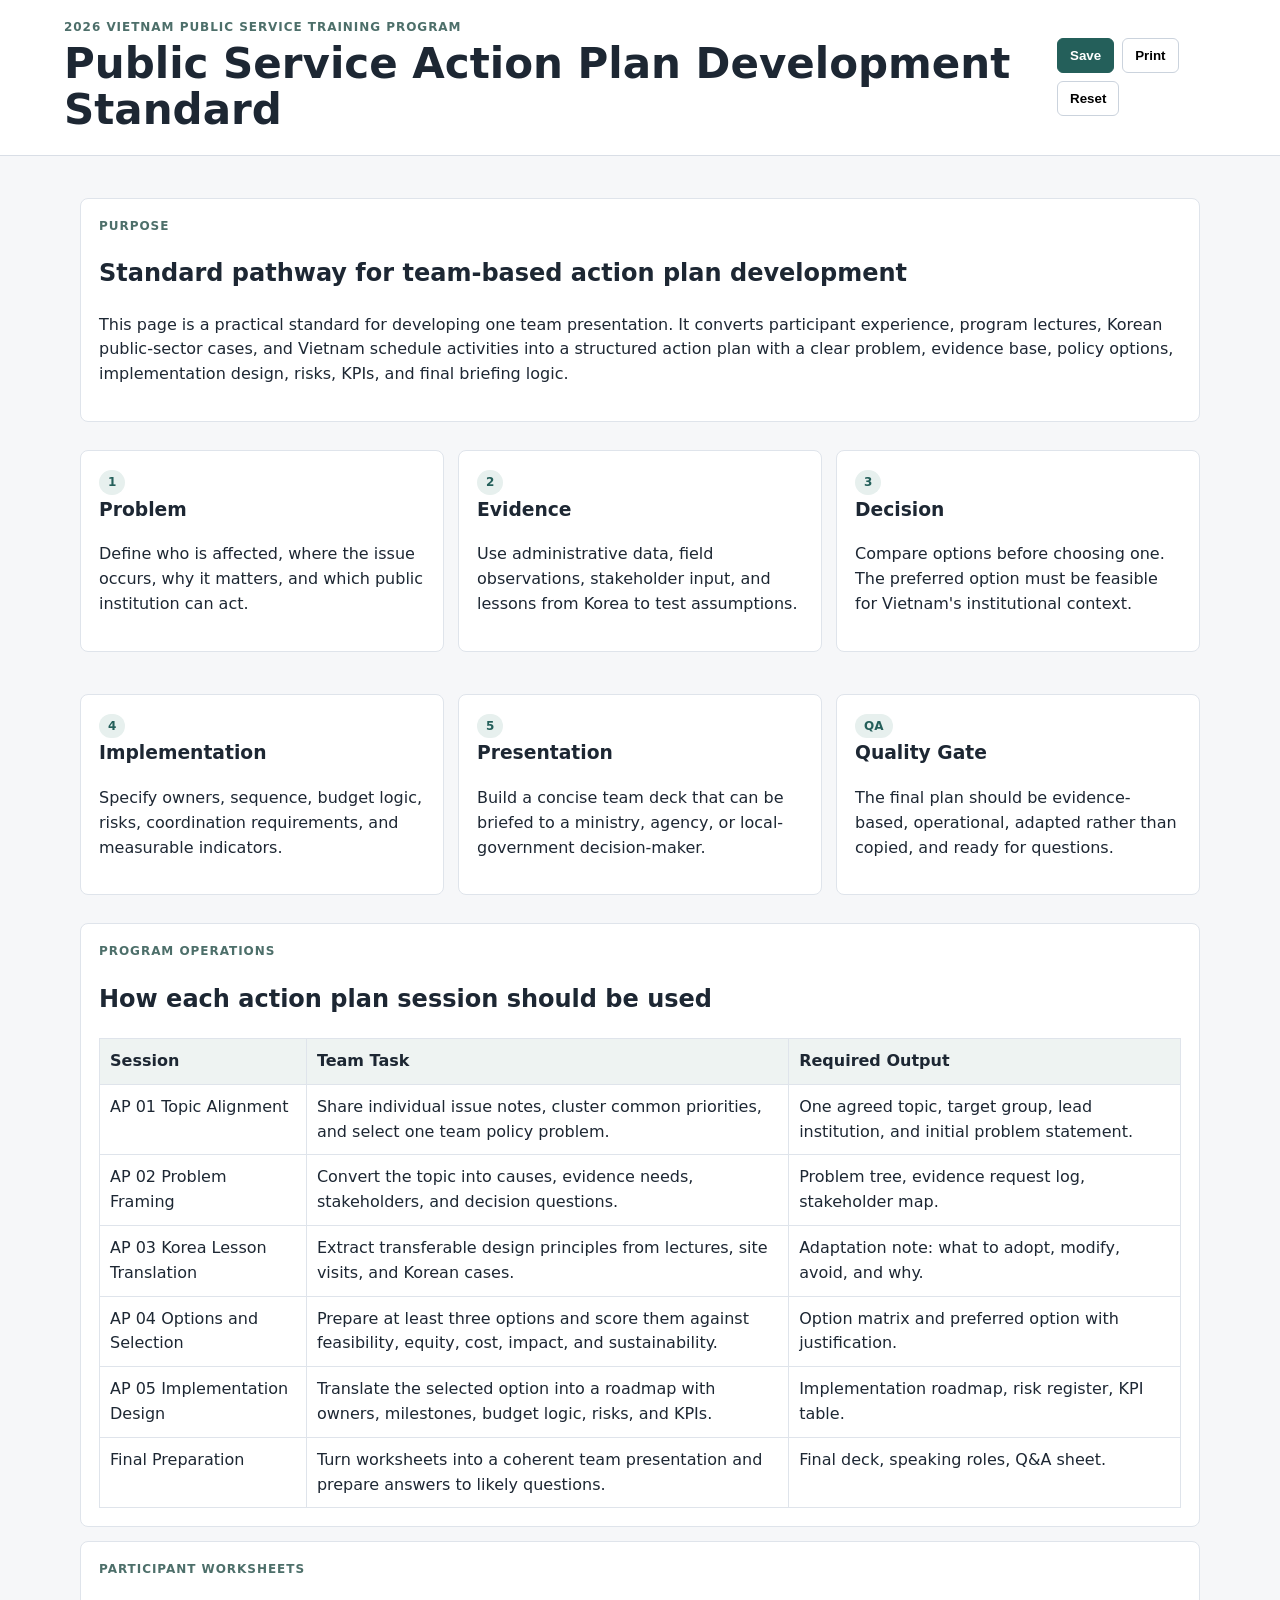
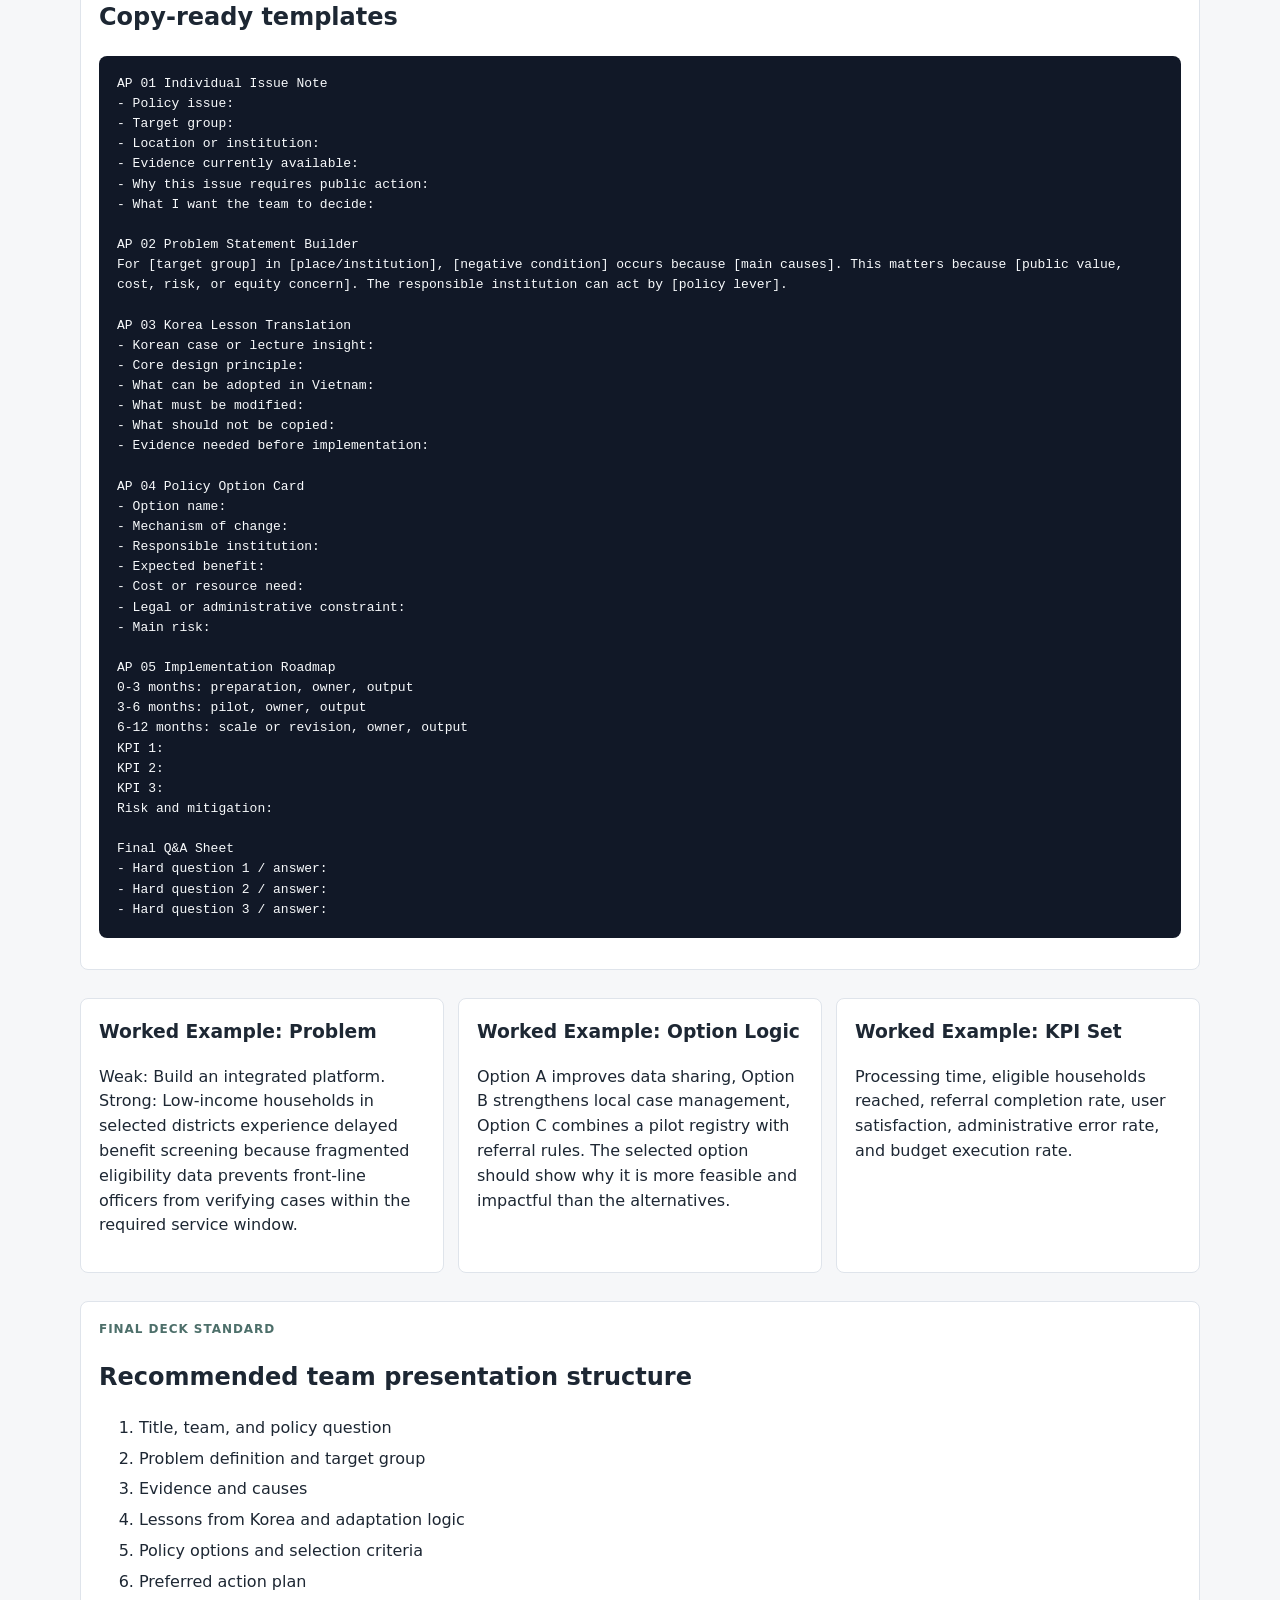
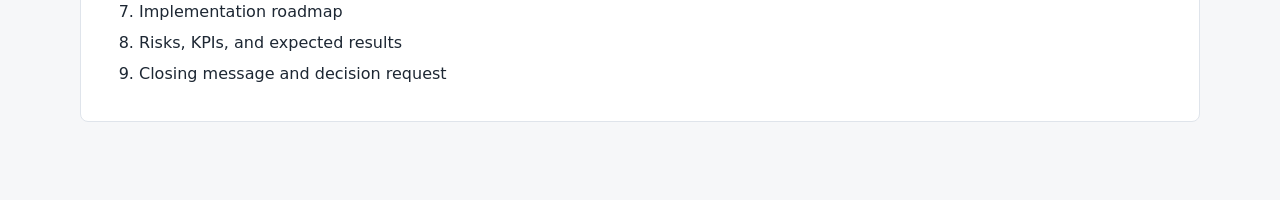
==== commit aee6fc50: "Publish concise participant worksheet version" ====
--- a/index.html
+++ b/index.html
@@ -1 +1,41 @@
-<!doctype html><html lang='en'><head><meta charset='utf-8'><meta name='viewport' content='width=device-width, initial-scale=1'><title>2026 Vietnam Public Service Training Program | Public Service Action Plan Development Standard</title><style>body{margin:0;font-family:system-ui,-apple-system,BlinkMacSystemFont,Arial,sans-serif;background:#f7f8fa;color:#20242b}.loading{min-height:100vh;display:grid;place-items:center;text-align:center;padding:24px}.loading strong{display:block;margin-bottom:8px}</style></head><body><div class='loading'><div><strong>Loading action plan standard...</strong><span>Please wait a moment.</span></div></div><script>(async()=>{const b64='H4sIAAAAAAACCtW9eXfjNpY+/L8/BVrd84s9LcmSvJSjsp3X5XIST2rxlJ3OzMnknEAkJDGmSDYBeulMfff33HsBEOCixeVKavqcTtk0ifXiLs9dcPyXMA3UYybYXC3i061j+IfFPJmddETSOd1i7HgueAg/MHa8EIqzYM5zKdRJp1DT3lGH7bp/TPhCnHTuInGfpbnqsCBNlEjUSec+CtX8JBR3USB6+EuXRUmkIh73ZMBjcTIsm1KRisXpaDA6ZP+IhEr4gl0VkzgK2LXIoQV2k/MoiZIZu8rTWc4X7H+rb5wFKkoTdhXzhL0WdyJOs4VIFLtWPAl5Hh7vUi/Uo1SP8PM4T1PFft9iLEjjNO/JYC4WYsziaDZXL7cY6/Wi5HbM/joajPZHE3qyKJQIx+yvh6PDyYsX9CyOEjFmfw2/DoU4oEcZT0Q8Zn+d4v/Ms0zk8OzF9GjK6ZkSHF4bTQ+nh86jXshz6Hn4Yv/F/h49D9Ic352I/cm+Hg1fTLDJYP/FZHhIz2a5EAm2+SLc111P4gJGuD84nPIjeiTnPEzvx2zAhqPsgY2OsgeWzyZ8e2/UZXuHXba/12WD/uBo5+XWx62tf8eFmqQPPRn9K0pmYzZJ81DkvUn6gC8gMcE7MsjTOO5NxJzfRWk+ZnKRpmqOL03S8BFfWvB8FiVjNoDBTHhwO8vTIgnH7I7n23qpdl6arTGPo+QWH07TRPWmfBHFj2Pc0s61mKWC/XjZ6dLvZ1kWC3b9mn2XqnkUsHciNX96y+NZkeg/6IdnecRj+lHyRPakyCNcOtja3lwARYzZsH+A25veiXwap/e9hzGbR2EoEppcoVSadLeiJCuIrmCcYxYlc5FHynmHiK7IJUwtS6NEiRz/zEty9L/rqzSb8Bz/nKUyAnIfM6mi4PYRhqTSTC/mv3pREoqHMRvhr2Eks5g/jtk0Fg/wgMfRLOlFSizkmAWCumbst0KqaPrY02d4zGTGA9GbCHUvYH6MzXg2ZsOjDFtZRIldlheH9CzjYYiUgQQVxHyRbQ8Ps4cu27u7B5rKHnaq240UNzo46LLyP4P+1/v0oqEwpdLFmA2zBybTOAo1NcDe2AbDPM160yhWcB4mcZFvwyh2vMU7ZWF0N55GuVS9YB7FIZFilBCPGsOP23uHAxjy/uju3v96PvQoF+Y4oCVHcpTRv8TYzLo/PMrFosuG/SOY+rD/4iAXi5J27+3SYQOxUErkPVhyXMABdSwexSRP7+sHxjsUll/sVMYy6L+AUazdaX9wRG8r8aB6KueJnKb5YsyKLBN5wKWw69HjyHAlDq1GYvBv7z4HeoH/mkdjNmRDdjAaELkgPWnSqVEfNiGSEGmNP5gNekEfwyh4oVLJ70RPKq6KykiiBA/uLI+whSwGWq7RvEvEe/sVIj7MHtjX9GzJcru0/FcRTveneyXluiSLhL7/osuGw2GXDQeHQOejI5fOcx5GhRwzfcT8nTxcspP380gJ3EgxZklKa96wRv1I9iS/A0nqsJm/vtjf3x8c1mYzfSGmwplNT7+PMxl+fdhlw9Fel41GMJO9w53WLosEHoRen0eT0XQ0rff5tRBCtPY56LIXB/T/QX9vX3eZ5dGC5489w3/7s3kqVc9htU0b3bzo9Y3Dc5DxXCSqjT7WOXODQYM4GY6Wbp8/MRLANVEJ9OhKyr+ivgGf15bBX2pSSxrlq7/4HretNgwbDMzgTtS7KM/DshPU0JeeE/QV8mQGMsCRmxUSgremUSzcdz6ZEVQbLWV6KX35RKZxoZBcdT9EBENNS3Ea3PqPUmC26lGzcS35e+JOJErC3ieiYYXlgsdxKx17BDkcNlDkEfEOPJ1Z1pNzoZuzq2SWB/7tKbHIYq4EbEmxSCSKxQV/2B7toWQcHQ2yhx3zcNBlwympasjQtQA8qot9R8YOUQh0WcDjYHs4GPwb67E9ENc7FX4/tNLCyj8GHMab+GjfqhvY7Qi7hebYod1MGYVipQI1BJ2hVJKkiKfwDs/Vy8blQo3o0HSR8LteHEnVpd56Ac/D7lY/SLNHsge6W33FJxL+nhZ5IHpJqkTLscYPdppZUlX9aeFkD1bHpw/otx1/sM2EYNf2qDo5RiqqfeFroLpBI0t90SA90XyqKypfj5YwTVRHQgH2D+1aeU7KUY3noJV3vUfTNNCKweZsKS0UmXVlZ3ZT/RUoCaB8YT7ylTY2aJTqXx/Zk1l+m63Q95YvIbQVzEVwqylxzpMwnU7LcbdQsdGrYj4Rm3EHOOtt3OAoq9sc9jxtNivkwD8DfHHSwQlO0ofOLzhSwyy0Mmnl66HLOnp4wjXT5AEw/zahs+BRUjUNBu0cYGQOCX53yv696zJa+j3LoySIsphEkX74z0JIoGj3mdkv51GQLjKeR9J/UaVp7P4eiuDW/[base64]/mt3IuhDIPxANfWGa2ibDIRSa42t7vViRGKTKGVmUrR6k1KZ9f8lxFQSwqMq671c+LSR4FWgmwL5X8sXxW8lDnvdS0IxWf2b7LJdAPzBJYwfqsB+Opcy9Hv3rAleNe75bN92o94yNPqcAnul/6xe+annm9z/fWUI+GVp+pjCpz+nN/lhlP6r0/VZ3at9371I/NLadu4A+9aaQskY+GaO5YQq+yNqtBVsbeeLJImSpxWqNOOXqcpSuj83jE51jXfn/jRM0JGN0eJTsa8Dft+MoSOBRWtbG3og10XtQamfBwJp5ixGtmPY2UWZyqaT86qsi5/RrGZw9uzSCrYCPmxB6uDQEdGfFT2eQirlOoHmEvFlNViuMNzYBKP3HE/g7/+b1JJUa4ucrUl1P5qIGHu82UjJFWjOZSJUaHkNwP20kRmmlFi7y+w3iJwXNUgRWavlcu3rQSbD8ate76Skjd7zf0CKK3X3oaNuRchjP+voIjoGtxx/umL1Weap257QCjp9H/zGO3y3U3z5lX09FI+LYjFMTtSk09mIuwALwuj8T0KSrJ3iqVZAnbrvSupXOTkH1GNWFtJt8yur9741yHSTc35HL8tYVGpakNFYLK158u4j1j+QnEU5f4R77EX0pHjvpFwwj5YxPG9Ow6ZtlbwwYY075xB0L+2JNxquRKTKlZsunf4Hz3MBzDBdrKxrW4am7/oGq1DkpG6R6NloWp9lRzDBshXPrW3VY1n1LRQvRK0GwdulvilSWjn+AZxWefoAYBztGmBlU9B3vZAztqVoPWUHaaxd6owd9Vm18/FoEyiERd5XL5hfMRwVjL3WHVb+4iGamWTzwW53yjz0fLVy664n8lpEgUXzJGT9xaCnQEbrucrAHmFThp76Da7BOZo+s0aoAN15HJ/ncbsVUIKWnDlIeHLWjVpzDHZuXU+lbbEUZak6QAGmrxpSw9p4cjH7Teb+L0mzhSl0URHO23ntWGDVtPKPcH+y2UUiW98vtWmLLSwCeaRg0trjSCStBnI4I9ONqYYMveMGDrKcRzsO8Tj/n9MxDPcKlJ66xaA9UcNlFNyV+cjzenGOfjIq6hVc9AQE4HmnhqvawkqtIF3GgdHfpouxdU6HyLboAqlzExV+vG742yZVGAJYkCK7Ra51pxeM2DrZJDm0aZVf0SJhLA0rYB5ctlqkUCNEqC0cGI7w095cYG4DZ7DRqCPmlyvh/uCXbCaB3cW/FJLDB+Drv43E4Y7M7zo2p3R5NHpIzWiXkmwdelf6Km5t0tVQWXQbs0lg/CIEh7YwbnD57dCbAjeWyeqzTbiOjU/Iku/ubNX47UqHBtNf/rPUPbCsOeVT6OuTUwlIfKmFkOHEoLlHnJHgErN0pnxjMjHaN6Dy5K4JoRw4NBVa4drsYlHJ2+1oWHHbO/s9H6+PHytpa340ab2WbAmfAJ5tdeRTKPjppN/9Hzo89LcEh/ihuCLuWHnx6hAmFQHnPzZZ7ikwYzw4g6pNRBm3/aD13aLIjcZ6neSJzgQoplHjihaO6x2K+eCtAMgQmuFV7aAvQ5Y6t8sGzha9BCZTY/8zziEOUmAiXCk47KC6FDajaJM4VWS+XGbhfhOY1qr/2iEj3a5FAvfbTP7Ge2rK7mBW6L7ypf3PDolB9++tHxVc+nu2lcL/k61nyDV32jHTmqmPRLo0iHR2uqqYdNw1ulc/YH5XK632UbBNTIIM3FU2y2F4OKzTZqQi9s7H1DkH67qVaz6L1ost+fpBngZCvhql4IWNW6HVSjT50ISqcdWSwguL1y1lyzY5XqVsmCaMqn8nrMWm1BzII7bOva23ZqL+B3gqv6Wuz/[base64]/w0xyH+21rY1T2tVZlyVyrWSOObYo/Aif/721wfu3YP+vl0B+y4eFgIZngUnTLz52ny5NRcKFBUwMnisEK7JiG7WMa0U3N3SfqCY6MAFoVTYpZ67+IkWfO+7/8yl1XfXRafay+h1e+b0q7ILSPuCrA7lhOIygGxmZeXYY99nsvF3+8yMcvGnQPP2t3SrHCp3EQlrwepVZM8fLb08nGvmowWtHvmT2NIvnNBF/G+ZGA2ZzOxoqn0LTHp+JJnw7UGEtO/hS3D2mciSAaakAobkb4oGQrfTvpihM+8RjTt8mjK8Z5Ii76dWE6KhVCcAbMsfSAdlRmDtK5/MGrLynzhPzhfe4pa68ct8A7HJXJYTjK+iDdWpwwcmDk1Y26L9SOpTR9eCkB6D0TsYgOCOiJsD7o4Ao3lEji0mTG3g++97aaD+u6v9qn3/t/8d/sDnAqc1YMCmUOWGSWElRDCIaPEVnTcNs5c76Ptu8vt1t0X85Hpf7lSeefJX0rz/lXOUPmWFZzKXLpzR3PPrPKi4rLrcLT65/EgAAA=';const bin=atob(b64);const bytes=new Uint8Array(bin.length);for(let i=0;i<bin.length;i++){bytes[i]=bin.charCodeAt(i)}if(!('DecompressionStream'in window)){document.body.innerHTML='<div class=loading><div><strong>Browser update needed.</strong><span>Please use a recent Chrome, Edge, Safari, or Firefox browser.</span></div></div>';return}const stream=new Blob([bytes]).stream().pipeThrough(new DecompressionStream('gzip'));const html=await new Response(stream).text();document.open();document.write(html);document.close()})().catch((error)=>{document.body.innerHTML='<div class=loading><div><strong>Could not load the action plan standard.</strong><span>Please refresh the page.</span></div></div>';console.error(error)});</script></body></html>+<!doctype html><html lang='en'><head><meta charset='utf-8'><meta name='viewport' content='width=device-width,initial-scale=1'><title>2026 Vietnam Public Service Training Program | Action Plan Development Standard</title><style>body{margin:0;font-family:Inter,system-ui,Arial,sans-serif;background:#f6f7f9;color:#1d2733;line-height:1.55}header{position:sticky;top:0;z-index:2;background:#fff;border-bottom:1px solid #d9dee6;padding:18px 5vw;display:flex;gap:16px;justify-content:space-between;align-items:center}h1{font-size:clamp(24px,4vw,42px);line-height:1.1;margin:4px 0}.eyebrow{margin:0;color:#4d6f6a;font-weight:800;text-transform:uppercase;font-size:12px;letter-spacing:.08em}.actions{display:flex;gap:8px;flex-wrap:wrap}button{border:1px solid #cbd3dd;background:#fff;border-radius:6px;padding:9px 12px;font-weight:700}.primary{background:#245f5a;color:#fff;border-color:#245f5a}main{max-width:1120px;margin:auto;padding:28px 5vw 64px}.grid{display:grid;grid-template-columns:repeat(3,1fr);gap:14px}.card,.band{background:#fff;border:1px solid #dfe4eb;border-radius:8px;padding:18px;margin:14px 0}.card h3{margin-top:0}.tag{display:inline-block;background:#e7f0ee;color:#245f5a;border-radius:999px;padding:3px 9px;font-weight:800;font-size:12px}pre{white-space:pre-wrap;background:#111827;color:#f8fafc;border-radius:8px;padding:18px;overflow:auto}table{width:100%;border-collapse:collapse;background:#fff}th,td{border:1px solid #dfe4eb;padding:10px;text-align:left;vertical-align:top}th{background:#eef3f2}li+li{margin-top:6px}@media(max-width:820px){header{position:static;display:block}.grid{grid-template-columns:1fr}.actions{margin-top:12px}table{font-size:14px}}</style></head><body><header><div><p class='eyebrow'>2026 Vietnam Public Service Training Program</p><h1>Public Service Action Plan Development Standard</h1></div><div class='actions'><button id='save' class='primary'>Save</button><button onclick='print()'>Print</button><button id='reset'>Reset</button></div></header><main id='page' contenteditable='true'><section class='band'><p class='eyebrow'>Purpose</p><h2>Standard pathway for team-based action plan development</h2><p>This page is a practical standard for developing one team presentation. It converts participant experience, program lectures, Korean public-sector cases, and Vietnam schedule activities into a structured action plan with a clear problem, evidence base, policy options, implementation design, risks, KPIs, and final briefing logic.</p></section><section class='grid'><article class='card'><span class='tag'>1</span><h3>Problem</h3><p>Define who is affected, where the issue occurs, why it matters, and which public institution can act.</p></article><article class='card'><span class='tag'>2</span><h3>Evidence</h3><p>Use administrative data, field observations, stakeholder input, and lessons from Korea to test assumptions.</p></article><article class='card'><span class='tag'>3</span><h3>Decision</h3><p>Compare options before choosing one. The preferred option must be feasible for Vietnam's institutional context.</p></article><article class='card'><span class='tag'>4</span><h3>Implementation</h3><p>Specify owners, sequence, budget logic, risks, coordination requirements, and measurable indicators.</p></article><article class='card'><span class='tag'>5</span><h3>Presentation</h3><p>Build a concise team deck that can be briefed to a ministry, agency, or local-government decision-maker.</p></article><article class='card'><span class='tag'>QA</span><h3>Quality Gate</h3><p>The final plan should be evidence-based, operational, adapted rather than copied, and ready for questions.</p></article></section><section class='band'><p class='eyebrow'>Program Operations</p><h2>How each action plan session should be used</h2><table><tr><th>Session</th><th>Team Task</th><th>Required Output</th></tr><tr><td>AP 01 Topic Alignment</td><td>Share individual issue notes, cluster common priorities, and select one team policy problem.</td><td>One agreed topic, target group, lead institution, and initial problem statement.</td></tr><tr><td>AP 02 Problem Framing</td><td>Convert the topic into causes, evidence needs, stakeholders, and decision questions.</td><td>Problem tree, evidence request log, stakeholder map.</td></tr><tr><td>AP 03 Korea Lesson Translation</td><td>Extract transferable design principles from lectures, site visits, and Korean cases.</td><td>Adaptation note: what to adopt, modify, avoid, and why.</td></tr><tr><td>AP 04 Options and Selection</td><td>Prepare at least three options and score them against feasibility, equity, cost, impact, and sustainability.</td><td>Option matrix and preferred option with justification.</td></tr><tr><td>AP 05 Implementation Design</td><td>Translate the selected option into a roadmap with owners, milestones, budget logic, risks, and KPIs.</td><td>Implementation roadmap, risk register, KPI table.</td></tr><tr><td>Final Preparation</td><td>Turn worksheets into a coherent team presentation and prepare answers to likely questions.</td><td>Final deck, speaking roles, Q&A sheet.</td></tr></table></section><section class='band'><p class='eyebrow'>Participant Worksheets</p><h2>Copy-ready templates</h2><pre>AP 01 Individual Issue Note
+- Policy issue:
+- Target group:
+- Location or institution:
+- Evidence currently available:
+- Why this issue requires public action:
+- What I want the team to decide:
+
+AP 02 Problem Statement Builder
+For [target group] in [place/institution], [negative condition] occurs because [main causes]. This matters because [public value, cost, risk, or equity concern]. The responsible institution can act by [policy lever].
+
+AP 03 Korea Lesson Translation
+- Korean case or lecture insight:
+- Core design principle:
+- What can be adopted in Vietnam:
+- What must be modified:
+- What should not be copied:
+- Evidence needed before implementation:
+
+AP 04 Policy Option Card
+- Option name:
+- Mechanism of change:
+- Responsible institution:
+- Expected benefit:
+- Cost or resource need:
+- Legal or administrative constraint:
+- Main risk:
+
+AP 05 Implementation Roadmap
+0-3 months: preparation, owner, output
+3-6 months: pilot, owner, output
+6-12 months: scale or revision, owner, output
+KPI 1:
+KPI 2:
+KPI 3:
+Risk and mitigation:
+
+Final Q&A Sheet
+- Hard question 1 / answer:
+- Hard question 2 / answer:
+- Hard question 3 / answer:</pre></section><section class='grid'><article class='card'><h3>Worked Example: Problem</h3><p>Weak: Build an integrated platform. Strong: Low-income households in selected districts experience delayed benefit screening because fragmented eligibility data prevents front-line officers from verifying cases within the required service window.</p></article><article class='card'><h3>Worked Example: Option Logic</h3><p>Option A improves data sharing, Option B strengthens local case management, Option C combines a pilot registry with referral rules. The selected option should show why it is more feasible and impactful than the alternatives.</p></article><article class='card'><h3>Worked Example: KPI Set</h3><p>Processing time, eligible households reached, referral completion rate, user satisfaction, administrative error rate, and budget execution rate.</p></article></section><section class='band'><p class='eyebrow'>Final Deck Standard</p><h2>Recommended team presentation structure</h2><ol><li>Title, team, and policy question</li><li>Problem definition and target group</li><li>Evidence and causes</li><li>Lessons from Korea and adaptation logic</li><li>Policy options and selection criteria</li><li>Preferred action plan</li><li>Implementation roadmap</li><li>Risks, KPIs, and expected results</li><li>Closing message and decision request</li></ol></section></main><script>const p=document.getElementById('page'),k='vietnam-action-plan-concise-v1';if(localStorage[k])p.innerHTML=localStorage[k];function s(){localStorage[k]=p.innerHTML}p.addEventListener('input',s);document.getElementById('save').onclick=()=>{s();alert('Saved in this browser.')};document.getElementById('reset').onclick=()=>{if(confirm('Reset local edits?')){localStorage.removeItem(k);location.reload()}}</script></body></html>
